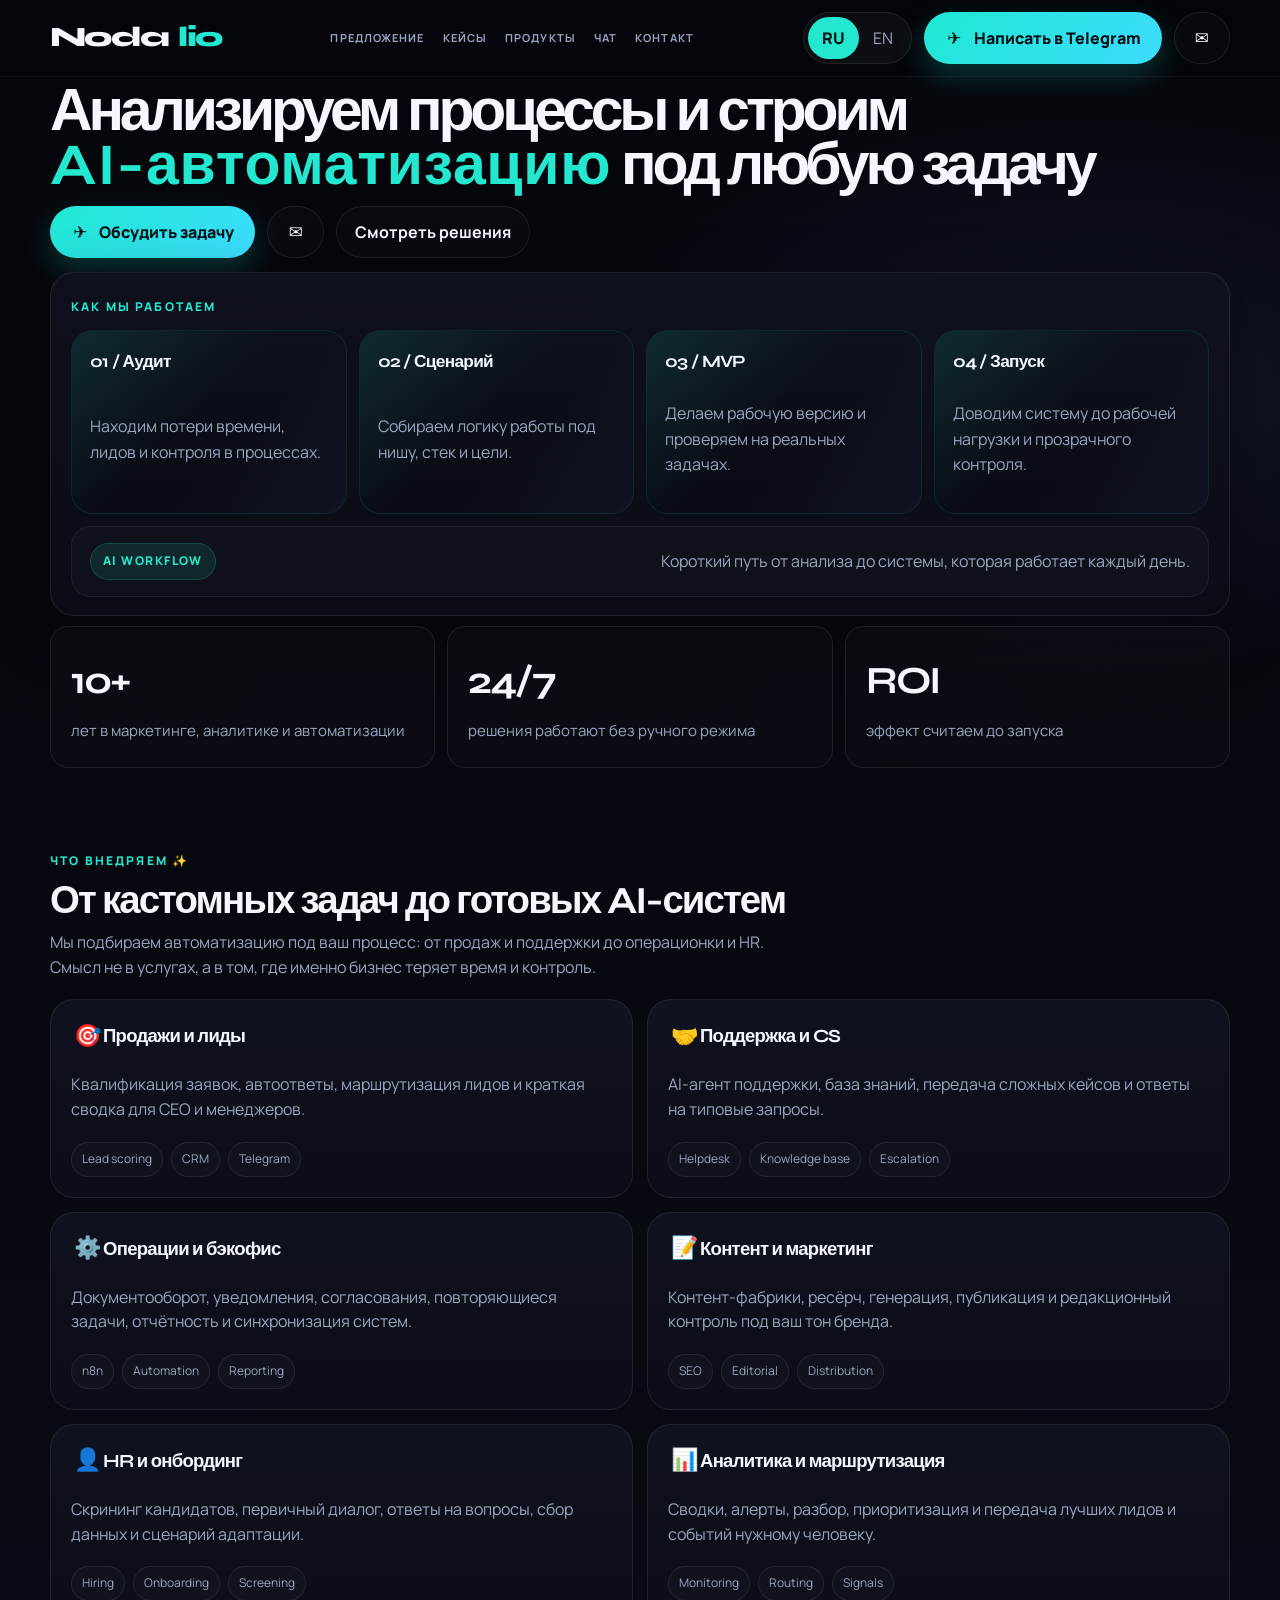
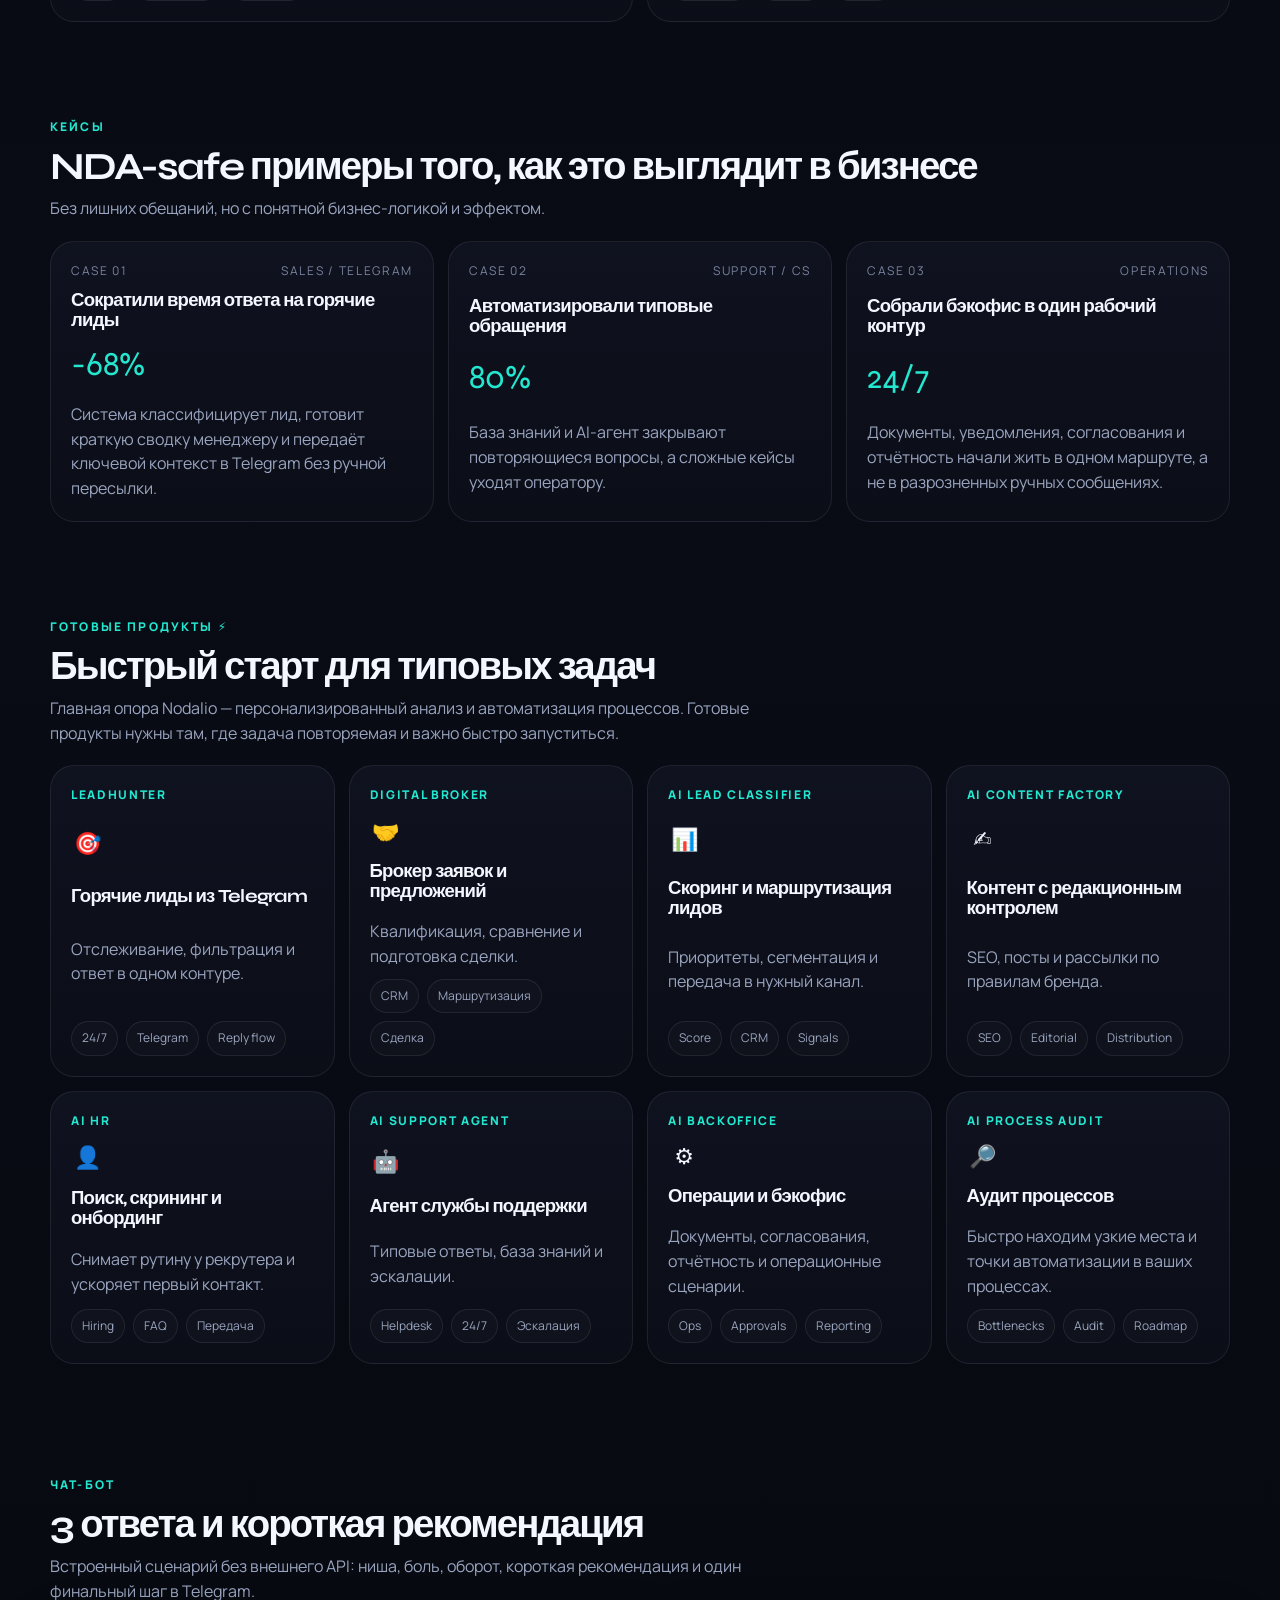
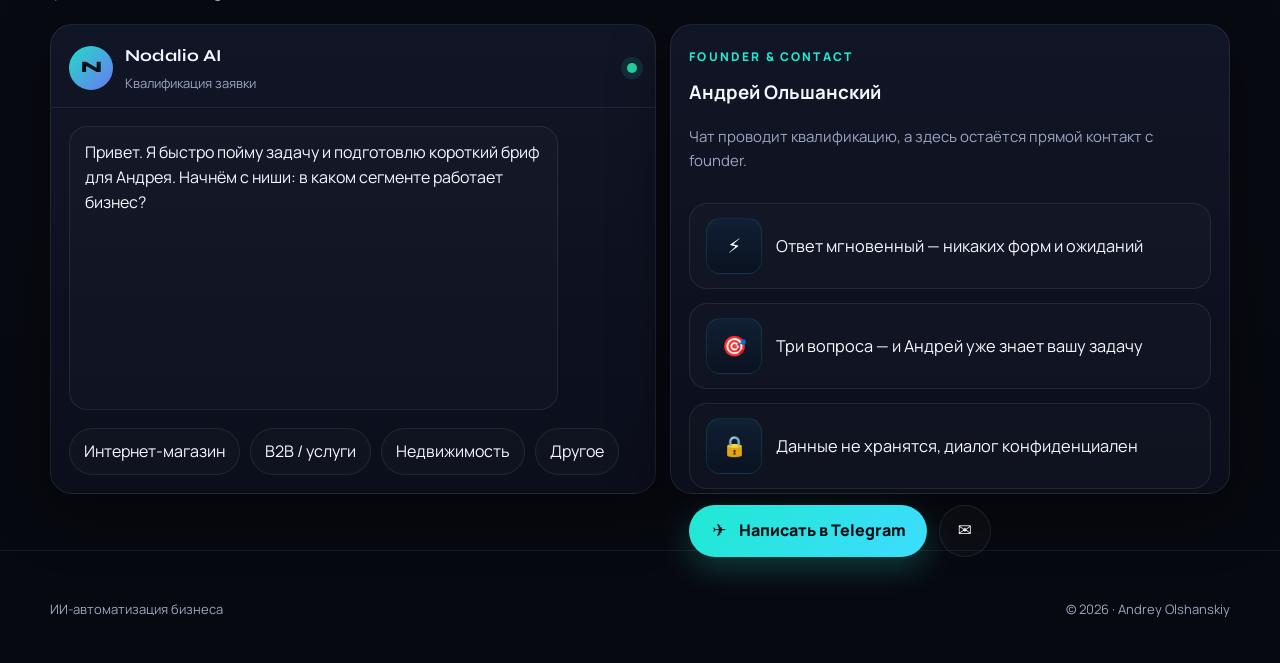
==== index.html @ d67d4df0 "sync index.html brand wordmark" ====
<!doctype html>
<html lang="ru" data-lang="ru">
<head>
  <meta charset="utf-8">
  <meta name="viewport" content="width=device-width, initial-scale=1">
  <meta http-equiv="Cache-Control" content="no-store, no-cache, must-revalidate">
  <meta http-equiv="Pragma" content="no-cache">
  <title>Nodalio · AI Automation Agency</title>
  <meta name="description" content="Nodalio analyzes business processes and builds custom AI automation for sales, support, HR, content, and backoffice. Ready-made products are a secondary option for small teams and freelancers.">
  <link rel="stylesheet" href="preview.css">
  <script defer src="preview.js"></script>
</head>
<body>
  <header class="nav">
    <div class="container">
      <a class="brand" href="#hero"><span>Noda</span><span class="brand-accent">lio</span></a>
      <nav class="header-nav" aria-label="Section navigation">
        <a href="#offer"><span data-ru>Предложение</span><span data-en>Offer</span></a>
        <a href="#cases"><span data-ru>Кейсы</span><span data-en>Cases</span></a>
        <a href="#products"><span data-ru>Продукты</span><span data-en>Products</span></a>
        <a href="#chat"><span data-ru>Чат</span><span data-en>Chat</span></a>
        <a href="#contact"><span data-ru>Контакт</span><span data-en>Contact</span></a>
      </nav>
      <div class="nav-actions">
        <div class="lang">
          <button type="button" class="active" data-lang="ru" onclick="setLang('ru')">RU</button>
          <button type="button" data-lang="en" onclick="setLang('en')">EN</button>
        </div>
        <a class="cta" href="https://t.me/olshanskiy_ad" target="_blank" rel="noreferrer">
          <span class="btn-icon" aria-hidden="true">✈</span>
          <span data-ru>Написать в Telegram</span>
          <span data-en>Contact via Telegram</span>
        </a>
        <a class="mail-cta" href="mailto:olshanskiy.ad@gmail.com">
          <span class="btn-icon" aria-hidden="true">✉</span>
        </a>
      </div>
    </div>
  </header>

  <main>
    <section class="hero" id="hero">
      <div class="container hero-grid hero-grid-home">
        <div class="hero-copy hero-copy-home" data-aos>
          <h1 class="hero-title">
            <span data-ru>Анализируем процессы и строим<br><span class="accent accent-wide">AI-автоматизацию</span> под любую задачу</span>
            <span data-en>We analyze processes and build<br><span class="accent accent-wide">AI automation</span> for any task</span>
          </h1>
          <div class="hero-actions">
            <a class="cta" href="https://t.me/olshanskiy_ad" target="_blank" rel="noreferrer">
              <span class="btn-icon" aria-hidden="true">✈</span>
              <span data-ru>Обсудить задачу</span>
              <span data-en>Discuss your task</span>
            </a>
            <a class="mail-cta" href="mailto:olshanskiy.ad@gmail.com">
              <span class="btn-icon" aria-hidden="true">✉</span>
            </a>
            <a class="ghost" href="#products">
              <span data-ru>Смотреть решения</span>
              <span data-en>See solutions</span>
            </a>
          </div>
        </div>

        <div class="hero-visual hero-visual-home" data-aos>
          <div class="hero-visual-top panel">
            <div class="label">
              <span data-ru>Как мы работаем</span>
              <span data-en>How we work</span>
            </div>
            <div class="hero-workflow">
              <article class="workflow-card">
                <strong>01 / Аудит</strong>
                <p><span data-ru>Находим потери времени, лидов и контроля в процессах.</span><span data-en>We find losses of time, leads, and control in the process.</span></p>
              </article>
              <article class="workflow-card">
                <strong>02 / Сценарий</strong>
                <p><span data-ru>Собираем логику работы под нишу, стек и цели.</span><span data-en>We shape the logic for your niche, stack, and goals.</span></p>
              </article>
              <article class="workflow-card">
                <strong>03 / MVP</strong>
                <p><span data-ru>Делаем рабочую версию и проверяем на реальных задачах.</span><span data-en>We build a working version and test it on real tasks.</span></p>
              </article>
              <article class="workflow-card">
                <strong>04 / Запуск</strong>
                <p><span data-ru>Доводим систему до рабочей нагрузки и прозрачного контроля.</span><span data-en>We bring it to production load and clear control.</span></p>
              </article>
            </div>
            <div class="hero-workflow-result">
              <span class="workflow-pill">AI workflow</span>
              <p><span data-ru>Короткий путь от анализа до системы, которая работает каждый день.</span><span data-en>A short path from analysis to a system that works every day.</span></p>
            </div>
          </div>
          <div class="hero-visual-stats">
            <div class="stat">
              <b>10+</b>
              <span data-ru>лет в маркетинге, аналитике и автоматизации</span>
              <span data-en>years in marketing, analytics, and automation</span>
            </div>
            <div class="stat">
              <b>24/7</b>
              <span data-ru>решения работают без ручного режима</span>
              <span data-en>solutions run without manual mode</span>
            </div>
            <div class="stat">
              <b>ROI</b>
              <span data-ru>эффект считаем до запуска</span>
              <span data-en>we estimate impact before launch</span>
            </div>
          </div>
        </div>
      </div>
    </section>

    <section class="section" id="implement">
      <div class="container">
        <div class="section-head" data-aos>
          <span class="label"><span data-ru>Что внедряем ✨</span><span data-en>What we implement ✨</span></span>
          <h2><span data-ru>От кастомных задач до готовых AI-систем</span><span data-en>From custom tasks to ready AI systems</span></h2>
          <p><span data-ru>Мы подбираем автоматизацию под ваш процесс: от продаж и поддержки до операционки и HR. Смысл не в услугах, а в том, где именно бизнес теряет время и контроль.</span><span data-en>We match automation to your process: from sales and support to operations and HR. The focus is not on services, but on where your business loses time and control.</span></p>
        </div>
        <div class="impl-grid">
          <article class="impl-card" data-aos><h3><span class="card-emoji" aria-hidden="true">🎯</span><span data-ru>Продажи и лиды</span><span data-en>Sales and leads</span></h3><p><span data-ru>Квалификация заявок, автоответы, маршрутизация лидов и краткая сводка для CEO и менеджеров.</span><span data-en>Lead qualification, auto-replies, routing, and a short brief for the CEO and sales team.</span></p><div class="tag-row"><span class="tag">Lead scoring</span><span class="tag">CRM</span><span class="tag">Telegram</span></div></article>
          <article class="impl-card" data-aos><h3><span class="card-emoji" aria-hidden="true">🤝</span><span data-ru>Поддержка и CS</span><span data-en>Support and CS</span></h3><p><span data-ru>AI-агент поддержки, база знаний, передача сложных кейсов и ответы на типовые запросы.</span><span data-en>Support AI agent, knowledge base, escalations, common request handling, and quality control.</span></p><div class="tag-row"><span class="tag">Helpdesk</span><span class="tag">Knowledge base</span><span class="tag">Escalation</span></div></article>
          <article class="impl-card" data-aos><h3><span class="card-emoji" aria-hidden="true">⚙️</span><span data-ru>Операции и бэкофис</span><span data-en>Operations and backoffice</span></h3><p><span data-ru>Документооборот, уведомления, согласования, повторяющиеся задачи, отчётность и синхронизация систем.</span><span data-en>Document flow, notifications, approvals, repeated tasks, reporting, and system sync.</span></p><div class="tag-row"><span class="tag">n8n</span><span class="tag">Automation</span><span class="tag">Reporting</span></div></article>
          <article class="impl-card" data-aos><h3><span class="card-emoji" aria-hidden="true">📝</span><span data-ru>Контент и маркетинг</span><span data-en>Content and marketing</span></h3><p><span data-ru>Контент-фабрики, ресёрч, генерация, публикация и редакционный контроль под ваш тон бренда.</span><span data-en>Content factories, research, generation, publishing, and editorial control for your brand tone.</span></p><div class="tag-row"><span class="tag">SEO</span><span class="tag">Editorial</span><span class="tag">Distribution</span></div></article>
          <article class="impl-card" data-aos><h3><span class="card-emoji" aria-hidden="true">👤</span><span data-ru>HR и онбординг</span><span data-en>HR and onboarding</span></h3><p><span data-ru>Скрининг кандидатов, первичный диалог, ответы на вопросы, сбор данных и сценарий адаптации.</span><span data-en>Candidate screening, first contact, FAQ handling, data capture, and onboarding flow.</span></p><div class="tag-row"><span class="tag">Hiring</span><span class="tag">Onboarding</span><span class="tag">Screening</span></div></article>
          <article class="impl-card" data-aos><h3><span class="card-emoji" aria-hidden="true">📊</span><span data-ru>Аналитика и маршрутизация</span><span data-en>Analytics and routing</span></h3><p><span data-ru>Сводки, алерты, разбор, приоритизация и передача лучших лидов и событий нужному человеку.</span><span data-en>Summaries, alerts, triage, prioritization, and handing the best leads and events to the right person.</span></p><div class="tag-row"><span class="tag">Monitoring</span><span class="tag">Routing</span><span class="tag">Signals</span></div></article>
        </div>
      </div>
    </section>

    <section class="section compact">
      <div class="container">
        <div class="section-head" data-aos>
          <span class="label"><span data-ru>Кейсы</span><span data-en>Cases</span></span>
          <h2><span data-ru>NDA-safe примеры того, как это выглядит в бизнесе</span><span data-en>NDA-safe examples of how this looks in business</span></h2>
          <p><span data-ru>Без лишних обещаний, но с понятной бизнес-логикой и эффектом.</span><span data-en>No hype, just clear business logic and measurable effect.</span></p>
        </div>
        <div class="cases-grid">
          <article class="case-card" data-aos><div class="case-meta"><span>Case 01</span><span>Sales / Telegram</span></div><h3><span data-ru>Сократили время ответа на горячие лиды</span><span data-en>Shortened hot-lead response time</span></h3><div class="kpi">-68%</div><p><span data-ru>Система классифицирует лид, готовит краткую сводку менеджеру и передаёт ключевой контекст в Telegram без ручной пересылки.</span><span data-en>The system classifies the lead, prepares a short brief for the manager, and routes the key context into Telegram automatically.</span></p></article>
          <article class="case-card" data-aos><div class="case-meta"><span>Case 02</span><span>Support / CS</span></div><h3><span data-ru>Автоматизировали типовые обращения</span><span data-en>Automated common support requests</span></h3><div class="kpi">80%</div><p><span data-ru>База знаний и AI-агент закрывают повторяющиеся вопросы, а сложные кейсы уходят оператору.</span><span data-en>Knowledge base and AI agent handle recurring questions, while complex cases are escalated to a human.</span></p></article>
          <article class="case-card" data-aos><div class="case-meta"><span>Case 03</span><span>Operations</span></div><h3><span data-ru>Собрали бэкофис в один рабочий контур</span><span data-en>Connected backoffice into one working loop</span></h3><div class="kpi">24/7</div><p><span data-ru>Документы, уведомления, согласования и отчётность начали жить в одном маршруте, а не в разрозненных ручных сообщениях.</span><span data-en>Documents, notifications, approvals, and reporting moved into one route instead of scattered manual messages.</span></p></article>
        </div>
      </div>
    </section>

    <section class="section" id="products">
      <div class="container">
        <div class="section-head" data-aos>
          <span class="label"><span data-ru>Готовые продукты ⚡</span><span data-en>Ready products ⚡</span></span>
          <h2><span data-ru>Быстрый старт для типовых задач</span><span data-en>A fast start for standard tasks</span></h2>
          <p><span data-ru>Главная опора Nodalio — персонализированный анализ и автоматизация процессов. Готовые продукты нужны там, где задача повторяемая и важно быстро запуститься.</span><span data-en>Nodalio’s core is personalized analysis and automation. Ready-made products are for repeatable tasks when speed matters.</span></p>
        </div>
        <div class="products-grid">
          <a class="product-card" data-aos href="leadhunter.html"><div class="eyebrow">LeadHunter</div><div class="product-emoji" aria-hidden="true">🎯</div><h3><span data-ru>Горячие лиды из Telegram</span><span data-en>Hot leads from Telegram</span></h3><p><span data-ru>Отслеживание, фильтрация и ответ в одном контуре.</span><span data-en>Tracking, filtering, and reply in one loop.</span></p><div class="mini"><span class="tag">24/7</span><span class="tag">Telegram</span><span class="tag">Reply flow</span></div></a>
          <a class="product-card" data-aos href="digital-broker.html"><div class="eyebrow">Digital Broker</div><div class="product-emoji" aria-hidden="true">🤝</div><h3><span data-ru>Брокер заявок и предложений</span><span data-en>Broker for requests and offers</span></h3><p><span data-ru>Квалификация, сравнение и подготовка сделки.</span><span data-en>Qualification, comparison, and deal prep.</span></p><div class="mini"><span class="tag">CRM</span><span class="tag">Маршрутизация</span><span class="tag">Сделка</span></div></a>
          <a class="product-card" data-aos href="lead-classifier.html"><div class="eyebrow">AI Lead Classifier</div><div class="product-emoji" aria-hidden="true">📊</div><h3><span data-ru>Скоринг и маршрутизация лидов</span><span data-en>Lead scoring and routing</span></h3><p><span data-ru>Приоритеты, сегментация и передача в нужный канал.</span><span data-en>Priorities, segmentation, and channel handoff.</span></p><div class="mini"><span class="tag">Score</span><span class="tag">CRM</span><span class="tag">Signals</span></div></a>
          <a class="product-card" data-aos href="content-factory.html"><div class="eyebrow">AI Content Factory</div><div class="product-emoji" aria-hidden="true">✍️</div><h3><span data-ru>Контент с редакционным контролем</span><span data-en>Content with editorial control</span></h3><p><span data-ru>SEO, посты и рассылки по правилам бренда.</span><span data-en>SEO, posts, and newsletters by brand rules.</span></p><div class="mini"><span class="tag">SEO</span><span class="tag">Editorial</span><span class="tag">Distribution</span></div></a>
          <a class="product-card" data-aos href="ai-hr.html"><div class="eyebrow">AI HR</div><div class="product-emoji" aria-hidden="true">👤</div><h3><span data-ru>Поиск, скрининг и онбординг</span><span data-en>Search, screening, onboarding</span></h3><p><span data-ru>Снимает рутину у рекрутера и ускоряет первый контакт.</span><span data-en>Removes recruiter routine and speeds up first contact.</span></p><div class="mini"><span class="tag">Hiring</span><span class="tag">FAQ</span><span class="tag">Передача</span></div></a>
          <a class="product-card" data-aos href="support-agent.html"><div class="eyebrow">AI Support Agent</div><div class="product-emoji" aria-hidden="true">🤖</div><h3><span data-ru>Агент службы поддержки</span><span data-en>Support agent</span></h3><p><span data-ru>Типовые ответы, база знаний и эскалации.</span><span data-en>Common answers, knowledge base, and escalations.</span></p><div class="mini"><span class="tag">Helpdesk</span><span class="tag">24/7</span><span class="tag">Эскалация</span></div></a>
          <a class="product-card" data-aos href="backoffice.html"><div class="eyebrow">AI Backoffice</div><div class="product-emoji" aria-hidden="true">⚙️</div><h3><span data-ru>Операции и бэкофис</span><span data-en>Operations and backoffice</span></h3><p><span data-ru>Документы, согласования, отчётность и операционные сценарии.</span><span data-en>Documents, approvals, reporting, and operational workflows.</span></p><div class="mini"><span class="tag">Ops</span><span class="tag">Approvals</span><span class="tag">Reporting</span></div></a>
          <a class="product-card" data-aos href="#contact"><div class="eyebrow">AI Process Audit</div><div class="product-emoji" aria-hidden="true">🔎</div><h3><span data-ru>Аудит процессов</span><span data-en>Process audit</span></h3><p><span data-ru>Быстро находим узкие места и точки автоматизации в ваших процессах.</span><span data-en>We quickly find bottlenecks and automation opportunities in your workflows.</span></p><div class="mini"><span class="tag">Bottlenecks</span><span class="tag">Audit</span><span class="tag">Roadmap</span></div></a>
        </div>
      </div>
    </section>

    <section class="section" id="chat">
      <div class="container">
        <div class="section-head" data-aos>
          <span class="label"><span data-ru>Чат-бот</span><span data-en>Chatbot</span></span>
          <h2><span data-ru>3 ответа и короткая рекомендация</span><span data-en>3 answers and a short recommendation</span></h2>
          <p><span data-ru>Встроенный сценарий без внешнего API: ниша, боль, оборот, короткая рекомендация и один финальный шаг в Telegram.</span><span data-en>A built-in flow without an external API: niche, pain, revenue, a short recommendation, and one final step in Telegram.</span></p>
        </div>
        <div class="chat-grid">
          <article class="chat-shell panel" data-aos id="chatRoot">
            <div class="chat-head">
              <div class="avatar">N</div>
              <div>
                <h3>Nodalio AI</h3>
                <p><span data-ru>Квалификация заявки</span><span data-en>Lead qualification</span></p>
              </div>
              <div class="online" aria-label="typing"></div>
            </div>
            <div class="chat-body" id="chatMessages">
              <div class="msg" id="chatGreeting"></div>
            </div>
            <div class="chat-actions" id="chatActions"></div>
          </article>
          <aside class="chat-aside panel" data-aos>
            <div>
              <span class="label"><span data-ru>Founder & contact</span><span data-en>Founder & contact</span></span>
              <h3 style="margin-top:10px"><span data-ru>Андрей Ольшанский</span><span data-en>Andrey Olshanskiy</span></h3>
              <p class="contact-line"><span data-ru>Чат проводит квалификацию, а здесь остаётся прямой контакт с founder.</span><span data-en>The chat handles qualification, while this block keeps direct founder contact.</span></p>
            </div>
            <div class="chat-benefits">
              <div class="chat-benefit"><span class="benefit-icon" aria-hidden="true">⚡</span><p><span data-ru>Ответ мгновенный — никаких форм и ожиданий</span><span data-en>Instant reply - no forms, no waiting</span></p></div>
              <div class="chat-benefit"><span class="benefit-icon" aria-hidden="true">🎯</span><p><span data-ru>Три вопроса — и Андрей уже знает вашу задачу</span><span data-en>Three questions - and Andrey already knows your task</span></p></div>
              <div class="chat-benefit"><span class="benefit-icon" aria-hidden="true">🔒</span><p><span data-ru>Данные не хранятся, диалог конфиденциален</span><span data-en>Data is not stored, the conversation is confidential</span></p></div>
            </div>
            <div class="hero-actions">
              <a class="cta" href="https://t.me/olshanskiy_ad" target="_blank" rel="noreferrer"><span class="btn-icon" aria-hidden="true">✈</span><span data-ru>Написать в Telegram</span><span data-en>Contact via Telegram</span></a>
              <a class="mail-cta icon-only" href="mailto:olshanskiy.ad@gmail.com" aria-label="olshanskiy.ad@gmail.com" title="olshanskiy.ad@gmail.com"><span class="btn-icon" aria-hidden="true">✉</span></a>
            </div>
          </aside>
        </div>
      </div>
    </section>
  </main>

  <footer class="footer">
    <div class="container footer-inner">
      <small><span data-ru>ИИ-автоматизация бизнеса</span><span data-en>AI automation for business</span></small>
      <small>© 2026 · Andrey Olshanskiy</small>
    </div>
  </footer>
</body>
</html>
---- preview.css ----
@import url('https://fonts.googleapis.com/css2?family=Syne:wght@600;700;800&family=Manrope:wght@400;500;600;700&display=swap');

:root{
  --bg:#070910;
  --bg2:#0b1020;
  --card:#101528;
  --card2:#0f1320;
  --line:rgba(255,255,255,.08);
  --line-strong:rgba(37,243,210,.18);
  --text:#f4f7ff;
  --muted:#9aa5c0;
  --muted-2:#7a849f;
  --accent:#24e7d0;
  --accent-2:#6f7cff;
  --accent-soft:rgba(36,231,208,.12);
  --warn:#ff6b8f;
  --shadow:0 18px 60px rgba(0,0,0,.38);
  --radius:22px;
  --radius-sm:14px;
  --container:1180px;
}

*{box-sizing:border-box}
html{scroll-behavior:smooth}
body{
  margin:0;
  color:var(--text);
  background:
    radial-gradient(1200px 700px at 15% -10%, rgba(36,231,208,.10), transparent 60%),
    radial-gradient(900px 500px at 85% 10%, rgba(111,124,255,.12), transparent 58%),
    linear-gradient(180deg, #05060b 0%, #090c15 50%, #070910 100%);
  font-family:'Manrope',system-ui,sans-serif;
  line-height:1.55;
  overflow-x:hidden;
}

body::before{
  content:"";
  position:fixed;inset:0;
  background-image:url("data:image/svg+xml,%3Csvg xmlns='http://www.w3.org/2000/svg' width='220' height='220'%3E%3Cfilter id='n'%3E%3CfeTurbulence type='fractalNoise' baseFrequency='.9' numOctaves='2' stitchTiles='stitch'/%3E%3C/filter%3E%3Crect width='220' height='220' filter='url(%23n)' opacity='.04'/%3E%3C/svg%3E");
  pointer-events:none;mix-blend-mode:soft-light;opacity:.75;z-index:0;
}

a{color:inherit;text-decoration:none}
img,svg,canvas{display:block;max-width:100%}
button,input,textarea{font:inherit}

.container{width:min(var(--container), calc(100% - 40px));margin:0 auto;position:relative;z-index:1}
.section{padding:56px 0}
.section.compact{padding:40px 0}

.label{
  display:inline-flex;align-items:center;gap:8px;
  font-size:12px;letter-spacing:.18em;text-transform:uppercase;
  color:var(--accent);font-weight:800;
}

.panel{
  background:linear-gradient(180deg, rgba(18,23,39,.94), rgba(12,15,28,.92));
  border:1px solid var(--line);
  border-radius:var(--radius);
  box-shadow:var(--shadow);
}

.nav{
  position:fixed;top:0;left:0;right:0;z-index:40;
  backdrop-filter:blur(18px);
  background:rgba(5,6,11,.55);
  border-bottom:1px solid rgba(255,255,255,.06);
}
.nav .container{
  min-height:76px;display:flex;align-items:center;justify-content:space-between;gap:16px;
}
.brand{
  display:inline-flex;align-items:center;gap:10px;
  font-family:'Syne',sans-serif;font-size:28px;font-weight:800;letter-spacing:-.06em;
}
.brand b{color:var(--accent)}
.brand-accent{color:var(--accent)}
.btn-icon{display:inline-flex;align-items:center;justify-content:center;min-width:1.1em;font-size:1.05em;line-height:1}
.header-nav{
  display:flex;align-items:center;gap:18px;flex:1 1 auto;min-width:0;justify-content:center;
}
.header-nav a{
  position:relative;
  color:var(--muted);
  font-size:11px;
  font-weight:700;
  letter-spacing:.10em;
  text-transform:uppercase;
  padding:8px 0;
  white-space:nowrap;
}
.header-nav a::after{
  content:"";
  position:absolute;
  left:0;
  bottom:0;
  width:100%;
  height:1px;
  background:linear-gradient(90deg, transparent, rgba(36,231,208,.9), transparent);
  transform:scaleX(0);
  transform-origin:center;
  transition:transform .18s ease;
}
.header-nav a:hover,
.header-nav a.active{color:var(--text)}
.header-nav a:hover::after,
.header-nav a.active::after{transform:scaleX(1)}
.nav-actions{display:flex;align-items:center;gap:12px;flex-wrap:wrap;justify-content:flex-end}
.lang{
  display:inline-flex;padding:4px;border-radius:999px;background:rgba(255,255,255,.04);border:1px solid var(--line);
}
.lang button{
  border:0;background:transparent;color:var(--muted);padding:9px 14px;border-radius:999px;cursor:pointer;
  transition:opacity .22s ease, background .22s ease, color .22s ease;
}
.lang button.active{background:var(--accent);color:#041016;font-weight:800}
.cta{
  display:inline-flex;align-items:center;justify-content:center;gap:10px;
  min-height:52px;padding:0 20px;border-radius:999px;border:1px solid transparent;
  background:linear-gradient(135deg, #1fe9d1, #3ddcff);
  color:#001015;font-weight:800;box-shadow:0 12px 30px rgba(36,231,208,.22);
  transition:transform .2s ease, box-shadow .2s ease, opacity .2s ease;
}
.cta:hover{transform:translateY(-1px);box-shadow:0 16px 36px rgba(36,231,208,.28)}
.mail-cta{
  display:inline-flex;align-items:center;justify-content:center;
  min-height:52px;padding:0 18px;border-radius:999px;
  border:1px solid var(--line);background:rgba(255,255,255,.02);
  color:var(--text);font-weight:700;
  transition:transform .2s ease,border-color .2s ease,background .2s ease;
}
.mail-cta:hover{transform:translateY(-1px);border-color:rgba(36,231,208,.22);background:rgba(36,231,208,.06)}
.mail-cta.icon-only{
  width:52px;
  padding:0;
}

.hero{
  padding:84px 0 28px;
}
.hero-grid{
  display:grid;grid-template-columns:minmax(0,1.16fr) minmax(340px,.84fr);gap:18px;align-items:stretch;
}
.hero-grid-home{
  grid-template-columns:1fr;
  gap:10px;
}
.hero-grid-home .hero-copy{
  max-width:100%;
  width:100%;
}
.hero-grid-home .hero-title{
  width:100%;
  max-width:none;
}
.hero-grid-home .hero-visual{
  width:100%;
  margin-top:4px;
}
.hero-grid-home .hero-visual-top{
  padding:20px 20px 18px;
}
.hero-grid-home .hero-visual-stats{
  margin-top:0;
}
.hero-copy,.hero-visual,.offer-grid,.why-grid,.impl-grid,.cases-grid,.products-grid,.memo-grid,.chat-grid,.faq-grid,.steps-grid,.contact-grid{
  display:grid;
}
.hero-copy{
  gap:12px;align-content:start;max-width:720px;
}
.hero-kicker{
  display:inline-flex;align-items:center;gap:10px;width:fit-content;
  padding:8px 14px;border-radius:999px;border:1px solid rgba(36,231,208,.18);
  background:rgba(36,231,208,.08);color:var(--accent);font-size:12px;font-weight:800;letter-spacing:.12em;text-transform:uppercase;
}
.hero-title{
  margin:0;
  font-family:'Syne',sans-serif;font-size:clamp(2.25rem,4.6vw,4.45rem);line-height:.92;letter-spacing:-.07em;
}
.hero-title br{display:block}
.hero-title .accent{color:var(--accent)}
.hero-title .accent-wide{letter-spacing:.012em}
.hero-sub{
  margin:0;max-width:62ch;font-size:1.03rem;color:var(--muted);line-height:1.68;
}
.hero-actions{display:flex;gap:12px;flex-wrap:wrap;margin-top:2px}
.ghost{
  display:inline-flex;align-items:center;justify-content:center;min-height:52px;padding:0 18px;border-radius:999px;
  border:1px solid var(--line);background:rgba(255,255,255,.02);color:var(--text);font-weight:700;
}
.ghost:hover{border-color:rgba(36,231,208,.26)}
.hero-meta{display:flex;flex-wrap:wrap;gap:10px;margin-top:2px}
.chip{
  display:inline-flex;align-items:center;gap:8px;padding:8px 12px;border-radius:999px;
  border:1px solid var(--line);background:rgba(255,255,255,.02);color:var(--muted);font-size:13px;
}
.chip b{color:var(--text)}

.hero-visual{
  gap:10px;align-content:start;
}
.hero-copy-home{
  max-width:none;
  width:100%;
}
.hero-copy-home .hero-title{
  max-width:none;
  width:100%;
}
.hero-visual-top{
  padding:16px 16px 12px;border-radius:24px;border:1px solid var(--line);
  background:linear-gradient(180deg, rgba(15,18,31,.92), rgba(11,13,22,.96));
}
.hero-workflow{
  display:grid;
  grid-template-columns:repeat(4,minmax(0,1fr));
  gap:12px;
  margin-top:12px;
}
.workflow-card{
  position:relative;
  display:grid;
  gap:10px;
  padding:18px 18px 20px;
  min-height:184px;
  border-radius:22px;
  border:1px solid rgba(36,231,208,.12);
  background:linear-gradient(180deg, rgba(13,17,28,.98), rgba(10,12,21,.96));
  overflow:hidden;
}
.workflow-card::before{
  content:"";
  position:absolute;
  inset:0;
  background:linear-gradient(135deg, rgba(36,231,208,.14), transparent 45%, transparent 60%, rgba(111,124,255,.08));
  opacity:.85;
  pointer-events:none;
}
.workflow-card strong{
  position:relative;
  z-index:1;
  font-family:'Syne',sans-serif;
  font-size:clamp(1.05rem,1.35vw,1.35rem);
  letter-spacing:-.04em;
  color:var(--text);
}
.workflow-card p{
  position:relative;
  z-index:1;
  margin:0;
  color:var(--muted);
  font-size:16px;
  line-height:1.6;
}
.workflow-pill{
  display:inline-flex;
  align-items:center;
  width:fit-content;
  padding:8px 12px;
  border-radius:999px;
  background:rgba(36,231,208,.10);
  border:1px solid rgba(36,231,208,.18);
  color:var(--accent);
  font-size:12px;
  font-weight:800;
  letter-spacing:.12em;
  text-transform:uppercase;
}
.hero-workflow-result{
  display:flex;
  align-items:center;
  justify-content:space-between;
  gap:14px;
  margin-top:12px;
  padding:16px 18px;
  border-radius:20px;
  border:1px solid rgba(255,255,255,.06);
  background:rgba(255,255,255,.02);
}
.hero-workflow-result p{
  margin:0;
  color:var(--muted);
  font-size:16px;
  line-height:1.6;
  max-width:56ch;
}
.hero-visual-stats{grid-template-columns:repeat(3,minmax(0,1fr));gap:10px}
.hero-graph{
  min-height:220px;
  position:relative;
  overflow:hidden;
  margin-top:12px;
  border-radius:20px;
}
.hero-graph .graph-node{
  max-width:46%;
}
.hero-graph .graph-node.a{left:16px;top:16px}
.hero-graph .graph-node.b{right:18px;top:24px}
.hero-graph .graph-node.c{left:42px;bottom:24px}
.hero-graph .graph-node.d{right:20px;bottom:18px}
.hero-graph .graph-line.l1{left:98px;top:98px;width:44%}
.hero-graph .graph-line.l2{left:150px;top:162px;width:34%}
.process-strip{
  display:grid;
  grid-template-columns:repeat(4,1fr);
  gap:10px;
}
.process-strip--wide{grid-template-columns:repeat(5,1fr)}
.process-step{
  padding:12px 12px 11px;
  border-radius:18px;
  border:1px solid var(--line);
  background:rgba(255,255,255,.02);
}
.process-step strong{display:block;font-family:'Syne',sans-serif;font-size:16px;letter-spacing:-.04em;margin-bottom:5px;color:var(--accent)}
.process-step span{font-size:12px;color:var(--muted)}
.hero-graph::before,
.hero-graph::after{
  content:"";position:absolute;border-radius:999px;filter:blur(36px);
}
.hero-workflow .workflow-card:nth-child(1){animation:floatUp 6s ease-in-out infinite}
.hero-workflow .workflow-card:nth-child(2){animation:floatUp 6s ease-in-out infinite .4s}
.hero-workflow .workflow-card:nth-child(3){animation:floatUp 6s ease-in-out infinite .8s}
.hero-workflow .workflow-card:nth-child(4){animation:floatUp 6s ease-in-out infinite 1.2s}
.hero-graph::before{width:220px;height:220px;right:-48px;top:10px;background:rgba(36,231,208,.14)}
.hero-graph::after{width:160px;height:160px;left:-18px;bottom:8px;background:rgba(111,124,255,.16)}
.graph-node{
  position:absolute;padding:12px 14px;border-radius:18px;border:1px solid rgba(255,255,255,.08);
  background:rgba(9,12,21,.88);box-shadow:0 18px 28px rgba(0,0,0,.24);font-size:13px;color:var(--muted);
}
.graph-node strong{display:block;color:var(--text);margin-bottom:4px;font-size:15px}
.graph-node.a{left:16px;top:16px}
.graph-node.b{right:18px;top:28px}
.graph-node.c{left:58px;bottom:24px}
.graph-node.d{right:26px;bottom:20px}
.graph-line{
  position:absolute;height:1px;background:linear-gradient(90deg, transparent, rgba(36,231,208,.7), transparent);
  opacity:.85;
}
.graph-line.l1{left:94px;top:98px;width:48%}
.graph-line.l2{left:150px;top:160px;width:36%}
.hero-visual-stats{
  display:grid;grid-template-columns:repeat(3,1fr);gap:12px;
}
.stat{
  padding:24px 20px;border-radius:18px;border:1px solid var(--line);
  background:rgba(255,255,255,.02);min-height:132px;
}
.stat b{display:block;font-family:'Syne',sans-serif;font-size:clamp(2.1rem,3vw,3.2rem);letter-spacing:-.05em;margin-bottom:8px}
.stat span{font-size:15px;color:var(--muted);line-height:1.55}

.section-head{display:grid;gap:10px;margin-bottom:20px}
.section-head h2{
  margin:0;font-family:'Syne',sans-serif;font-size:clamp(1.8rem,3vw,3rem);line-height:1.02;letter-spacing:-.05em;
}
.section-head p{margin:0;max-width:72ch;color:var(--muted)}

.offer-panel{
  display:grid;grid-template-columns:1.08fr .92fr;gap:18px;padding:24px;border-radius:28px;
  border:1px solid rgba(255,255,255,.08);
  background:linear-gradient(180deg, rgba(16,19,32,.96), rgba(9,10,16,.96));
}
.offer-title{margin:8px 0 10px;font-family:'Syne',sans-serif;font-size:clamp(1.5rem,2.4vw,2.45rem);line-height:1.05;letter-spacing:-.05em}
.offer-copy,.why-card p,.impl-card p,.case-card p,.memo-card p,.faq-item p,.product-card p{color:var(--muted);margin:0}
.offer-points{display:grid;gap:12px}
.offer-point{
  padding:16px;border-radius:20px;border:1px solid var(--line);background:rgba(255,255,255,.02)
}
.offer-point strong{display:block;margin-bottom:8px;color:var(--text)}
.offer-point span{color:var(--muted);font-size:14px}

.card-emoji,
.product-emoji{
  display:inline-flex;align-items:center;justify-content:center;
  width:32px;height:32px;
  margin-bottom:4px;
  font-size:22px;
  filter:saturate(1.05);
}

.impl-grid,.cases-grid,.products-grid,.memo-grid,.chat-grid,.faq-grid,.steps-grid,.contact-grid{
  grid-template-columns:repeat(3,1fr);gap:14px;
}
.impl-card,.case-card,.memo-card,.step-card,.contact-card,.chat-card,.product-card,.faq-item{
  padding:20px;border-radius:24px;border:1px solid var(--line);
  background:linear-gradient(180deg, rgba(16,19,32,.94), rgba(12,15,24,.92));
}
.why-card h3,.impl-card h3,.case-card h3,.memo-card h3,.step-card h3,.contact-card h3,.product-card h3,.faq-item summary h3,.faq-item summary h4{
  margin:0 0 8px;font-family:'Syne',sans-serif;font-size:1.16rem;letter-spacing:-.04em;line-height:1.08;
}
.kpi{
  font-family:'Syne',sans-serif;font-size:2.1rem;line-height:1;color:var(--accent);margin-bottom:10px;
}
.tag-row{display:flex;flex-wrap:wrap;gap:8px;margin-top:12px}
.tag{
  display:inline-flex;align-items:center;padding:7px 10px;border-radius:999px;
  border:1px solid var(--line);background:rgba(255,255,255,.02);color:var(--muted);font-size:12px;
}

.impl-grid{grid-template-columns:repeat(2,1fr)}
.impl-card{display:grid;gap:8px}

.cases-grid{grid-template-columns:repeat(3,1fr)}
.case-card{display:grid;gap:10px}
.case-meta{display:flex;justify-content:space-between;gap:12px;color:var(--muted-2);font-size:12px;text-transform:uppercase;letter-spacing:.14em}

.product-section{padding-top:32px}
.problem-grid{display:grid;grid-template-columns:repeat(3,1fr);gap:14px}
.comparison-table{
  display:grid;gap:10px;padding:18px;border:1px solid var(--line);border-radius:var(--radius);background:var(--panel-soft)
}
.comparison-head,.comparison-row{
  display:grid;grid-template-columns:1.1fr 1fr 1fr;gap:12px;align-items:start
}
.comparison-head{
  padding-bottom:8px;color:var(--muted-2);font-size:12px;text-transform:uppercase;letter-spacing:.14em
}
.comparison-row{padding:14px 0;border-top:1px solid rgba(255,255,255,.05)}
.comparison-row strong{font-size:1rem}
.mini-list{display:grid;gap:12px}
.mini-item{display:grid;gap:6px;padding:14px;border:1px solid var(--line);border-radius:18px;background:rgba(255,255,255,.02)}
.mini-item strong{font-size:1rem}
.trust-grid{display:grid;grid-template-columns:repeat(3,1fr);gap:14px}
.trust-grid .case-card{min-height:150px}

.products-grid{grid-template-columns:repeat(4,1fr)}
.product-card{
  min-height:192px;display:grid;gap:10px;cursor:pointer;transition:transform .18s ease,border-color .18s ease;
}
.product-card:hover{transform:translateY(-2px);border-color:rgba(36,231,208,.22)}
.product-card .eyebrow{color:var(--accent);font-size:12px;font-weight:800;letter-spacing:.14em;text-transform:uppercase}
.product-card .mini{
  display:flex;flex-wrap:wrap;gap:8px;margin-top:auto
}

.product-strip{
  display:flex;flex-wrap:wrap;gap:8px;margin-top:6px
}
.sales-pill{
  display:inline-flex;align-items:center;padding:8px 12px;border-radius:999px;
  border:1px solid rgba(36,231,208,.16);background:rgba(36,231,208,.08);
  color:var(--text);font-size:12px;font-weight:700
}
.sales-pill--soft{
  border-color:rgba(111,124,255,.16);
  background:rgba(111,124,255,.08);
}

.memo-grid{grid-template-columns:1.1fr .9fr}
.matrix{display:grid;grid-template-columns:repeat(2,1fr);gap:10px;margin-top:14px}
.matrix-item{
  padding:14px;border-radius:16px;border:1px solid var(--line);font-size:13px;
}
.matrix-item.good{background:rgba(36,231,208,.06);color:var(--text)}
.matrix-item.bad{background:rgba(255,107,143,.05);color:var(--muted)}

.steps-grid{grid-template-columns:repeat(4,1fr)}
.step-card{display:grid;gap:10px}
.step-num{
  font-family:'Syne',sans-serif;font-size:2rem;color:var(--accent)
}
.step-row{
  display:flex;justify-content:space-between;gap:10px;color:var(--muted-2);font-size:12px;letter-spacing:.12em;text-transform:uppercase
}

.chat-grid{grid-template-columns:1fr 1.1fr}
.chat-grid{align-items:start}
.chat-grid{grid-template-columns:minmax(0,1.04fr) minmax(320px,.96fr)}
.chat-shell{
  overflow:hidden;padding:0;height:470px;display:flex;flex-direction:column
}
.chat-head{
  display:flex;align-items:center;gap:12px;padding:18px 18px 14px;border-bottom:1px solid var(--line);
}
.avatar{
  width:44px;height:44px;border-radius:50%;flex:0 0 auto;
  background:linear-gradient(135deg, rgba(36,231,208,.95), rgba(111,124,255,.95));
  display:grid;place-items:center;font-family:'Syne',sans-serif;font-weight:800;color:#061017
}
.chat-head h3{margin:0 0 4px;font-family:'Syne',sans-serif;font-size:1.05rem}
.chat-head p{margin:0;color:var(--muted);font-size:13px}
.online{margin-left:auto;width:10px;height:10px;border-radius:50%;background:#24d39a;box-shadow:0 0 0 6px rgba(36,231,208,.12)}
.chat-body{padding:18px;display:grid;gap:12px}
.chat-body{flex:1;min-height:0;overflow-y:auto}
.typing-msg{min-height:46px;align-items:center}
.typing-msg .typing{margin-left:2px}
.msg{
  max-width:86%;padding:13px 15px;border-radius:18px;border:1px solid var(--line);
  background:rgba(255,255,255,.02);color:var(--text)
}
.msg.user{margin-left:auto;background:rgba(36,231,208,.10);border-color:rgba(36,231,208,.18)}
.chat-actions{display:flex;flex-wrap:wrap;gap:10px;padding:0 18px 18px}
.opt{
  border:1px solid var(--line);background:rgba(255,255,255,.02);color:var(--text);
  padding:10px 14px;border-radius:999px;cursor:pointer;transition:transform .18s ease,border-color .18s ease;
}
.opt:hover{transform:translateY(-1px);border-color:rgba(36,231,208,.24)}
.typing{
  display:inline-flex;
  align-items:center;
  gap:5px;
}
.typing span{
  width:6px;height:6px;border-radius:50%;background:var(--muted);
  animation:typing 1s infinite ease-in-out;
}
.typing span:nth-child(2){animation-delay:.15s}
.typing span:nth-child(3){animation-delay:.3s}
.chat-foot{
  display:flex;gap:10px;align-items:center;border-top:1px solid var(--line);padding:14px 18px 18px;
}
.chat-link{
  display:inline-flex;align-items:center;justify-content:center;width:100%;min-height:52px;border-radius:999px;
  background:linear-gradient(135deg, #2aabee, #229ed9);color:#fff;font-weight:800;
}
.chat-finish{
  padding:12px 14px;border-radius:16px;border:1px solid rgba(36,231,208,.14);
  background:rgba(36,231,208,.06);color:var(--text);font-size:13px;line-height:1.5
}
.chat-aside{
  display:grid;
  gap:14px;
  align-content:start;
  padding:18px;
}
.chat-aside .mini-list{gap:10px}
.chat-aside .mini-item{
  border-left:3px solid rgba(36,231,208,.45);
}
.chat-aside .hero-actions{margin-top:2px}
.chat-aside .hero-actions .cta{min-width:214px}

.contact-grid{grid-template-columns:1fr 1fr}
.contact-card{display:grid;gap:12px}
.contact-card h3{font-size:1.2rem}
.contact-line{color:var(--muted);font-size:15px}

body[data-product] .hero-visual-top,
body[data-product] .problem-panel,
body[data-product] .pricing-card,
body[data-product] .trust-box,
body[data-product] .memo-card,
body[data-product] .case-card,
body[data-product] .step-card{
  position:relative;
  overflow:hidden;
}
body[data-product] .hero-visual-top::before,
body[data-product] .pricing-card::before,
body[data-product] .trust-box::before,
body[data-product] .case-card::before,
body[data-product] .step-card::before{
  content:"";
  position:absolute;
  inset:0;
  pointer-events:none;
  background:linear-gradient(135deg, rgba(36,231,208,.08), transparent 38%, transparent 62%, rgba(111,124,255,.06));
  opacity:.9;
}
body[data-product] .hero-visual-top{
  border-color:rgba(36,231,208,.16);
  box-shadow:0 24px 60px rgba(0,0,0,.34);
}
body[data-product] .hero-graph{
  min-height:230px;
}
body[data-product] .hero-visual-top .label,
body[data-product] .section-head .label,
body[data-product] .eyebrow{
  letter-spacing:.16em;
}
body[data-product] .problem-panel{
  border-left:3px solid rgba(36,231,208,.45);
}
body[data-product] .problem-panel .offer-title{
  max-width:18ch;
}
body[data-product] .memo-card{
  border-left:3px solid rgba(36,231,208,.16);
}
body[data-product] .problem-grid .memo-card{
  min-height:148px;
}
body[data-product] .steps-grid .step-card{
  min-height:138px;
}
body[data-product] .steps-grid .step-card h3{
  max-width:18ch;
}
body[data-product] .trust-grid .case-card{
  min-height:160px;
}
body[data-product] .pricing-card.popular{
  border-color:rgba(36,231,208,.26);
  background:linear-gradient(180deg, rgba(19,28,42,.98), rgba(11,15,26,.95));
}
body[data-product] .pricing-label{
  display:inline-flex;
  padding:6px 10px;
  border-radius:999px;
  background:rgba(111,124,255,.14);
  color:#cfd7ff;
  font-size:11px;
  font-weight:800;
  letter-spacing:.12em;
  text-transform:uppercase;
  width:fit-content;
}
body[data-product="leadhunter"] .hero-kicker{background:rgba(36,231,208,.10);border-color:rgba(36,231,208,.22)}
body[data-product="leadhunter"] .hero-title .accent{color:#42f0dc}
body[data-product="leadhunter"] .problem-panel{background:linear-gradient(180deg, rgba(22,17,23,.96), rgba(10,11,18,.95));border-color:rgba(255,92,122,.16)}
body[data-product="leadhunter"] .problem-list li::before{color:#ff7a93}
body[data-product="leadhunter"] .comparison-table{border-color:rgba(36,231,208,.18)}
body[data-product="leadhunter"] .comparison-head{color:#7feee2}
body[data-product="leadhunter"] .pricing-card.popular{box-shadow:0 20px 58px rgba(36,231,208,.14)}
body[data-product="leadhunter"] .final-cta{border-color:rgba(36,231,208,.26)}
body[data-product="leadhunter"] .product-strip .sales-pill{border-color:rgba(255,122,147,.2);background:rgba(255,122,147,.08)}
body[data-product="leadhunter"] .problem-grid .memo-card,
body[data-product="leadhunter"] .trust-grid .case-card,
body[data-product="leadhunter"] .pricing-card,
body[data-product="leadhunter"] .steps-grid .step-card{
  background:linear-gradient(180deg, rgba(18,14,22,.98), rgba(10,11,18,.96));
  border-color:rgba(255,122,147,.10);
}
body[data-product="leadhunter"] .problem-grid .memo-card p,
body[data-product="leadhunter"] .trust-grid .case-card p{
  color:var(--text);
}
body[data-product="leadhunter"] .step-num{color:#7feee2}
body[data-product="leadhunter"] .comparison-row strong{color:#e9eeff}
body[data-product="leadhunter"] .comparison-row span:last-child{color:#f2fff8}

.footer{
  padding:48px 0 44px;border-top:1px solid rgba(255,255,255,.06);color:var(--muted)
}
.footer-inner{display:flex;align-items:center;justify-content:space-between;gap:12px;flex-wrap:wrap}
.footer small{font-size:13px}

[data-aos]{opacity:0;transform:translateY(18px);transition:opacity .45s ease, transform .45s ease}
[data-aos].visible{opacity:1;transform:translateY(0)}

html[data-lang="en"] [data-ru]{display:none!important}
html[data-lang="ru"] [data-en]{display:none!important}
body.lang-fade{opacity:.6;transition:opacity .14s ease}

@media (max-width: 1024px){
  .hero-grid,.offer-panel,.memo-grid,.chat-grid,.contact-grid{grid-template-columns:1fr}
  .cases-grid,.products-grid,.steps-grid{grid-template-columns:repeat(2,1fr)}
  .impl-grid{grid-template-columns:1fr}
  .problem-grid,.trust-grid{grid-template-columns:1fr}
  .comparison-head,.comparison-row{grid-template-columns:1fr}
  .process-strip,.process-strip--wide{grid-template-columns:repeat(2,1fr)}
  .hero-workflow{grid-template-columns:repeat(2,minmax(0,1fr))}
  .hero-visual-stack{grid-template-columns:1fr}
  .header-nav{display:none}
}
@media (max-width: 720px){
  .nav .container{min-height:70px}
  .nav .mail-cta{display:none}
  .hero{padding:88px 0 30px}
  .section{padding:52px 0}
  .section.compact{padding:40px 0}
  .hero-title{font-size:clamp(2.15rem,11vw,3.8rem)}
  .hero-sub{font-size:1rem}
  .hero-copy-home .hero-title{max-width:none}
  .hero-visual-stack{grid-template-columns:1fr}
  .hero-workflow{grid-template-columns:1fr}
  .hero-workflow-result{flex-direction:column;align-items:flex-start}
  .offer-panel,.why-card,.impl-card,.case-card,.memo-card,.step-card,.contact-card,.chat-shell,.product-card{padding:18px}
  .why-grid,.cases-grid,.products-grid,.steps-grid{grid-template-columns:1fr}
  .hero-visual-stats{grid-template-columns:1fr}
  .matrix{grid-template-columns:1fr}
  .brand{font-size:24px}
  .nav-actions .cta{min-height:46px;padding:0 16px}
  .mail-cta{min-height:46px;padding:0 14px}
  .problem-grid,.trust-grid{grid-template-columns:1fr}
  .comparison-head,.comparison-row{grid-template-columns:1fr}
  .process-strip,.process-strip--wide{grid-template-columns:1fr}
  .chat-aside{display:none}
}

@keyframes typing{
  0%,80%,100%{transform:translateY(0);opacity:.45}
  40%{transform:translateY(-2px);opacity:1}
}

@keyframes floatUp{
  0%,100%{transform:translateY(0)}
  50%{transform:translateY(-5px)}
}

/* Clean overrides for the home page product grid and chat aside */
.products-grid{grid-template-columns:repeat(4,minmax(0,1fr))}
.chat-grid{align-items:stretch}
.chat-shell,
.chat-aside{height:470px}
.chat-aside{
  display:grid;
  grid-template-rows:auto 1fr auto;
  gap:16px;
  align-content:stretch;
}
.chat-benefits{
  display:grid;
  grid-template-rows:repeat(3,minmax(0,1fr));
  gap:14px;
}
.chat-benefit{
  display:grid;
  grid-template-columns:56px 1fr;
  gap:14px;
  align-items:center;
  min-height:76px;
  padding:14px 16px;
  border:1px solid var(--line);
  border-radius:18px;
  background:rgba(255,255,255,.02);
}
.benefit-icon{
  width:56px;height:56px;border-radius:14px;
  display:grid;place-items:center;
  background:linear-gradient(180deg, rgba(17,33,54,.96), rgba(11,18,32,.96));
  border:1px solid rgba(36,231,208,.12);
  font-size:1.25rem;
}
.chat-benefit p{
  margin:0;
  color:var(--text);
  font-size:1.02rem;
  line-height:1.35;
}
.chat-aside .hero-actions{
  margin-top:0;
  align-self:end;
}
.chat-aside .hero-actions .cta{min-width:214px}

@media (max-width: 1024px){
  .chat-aside{height:auto}
  .chat-benefits{grid-template-rows:none}
}
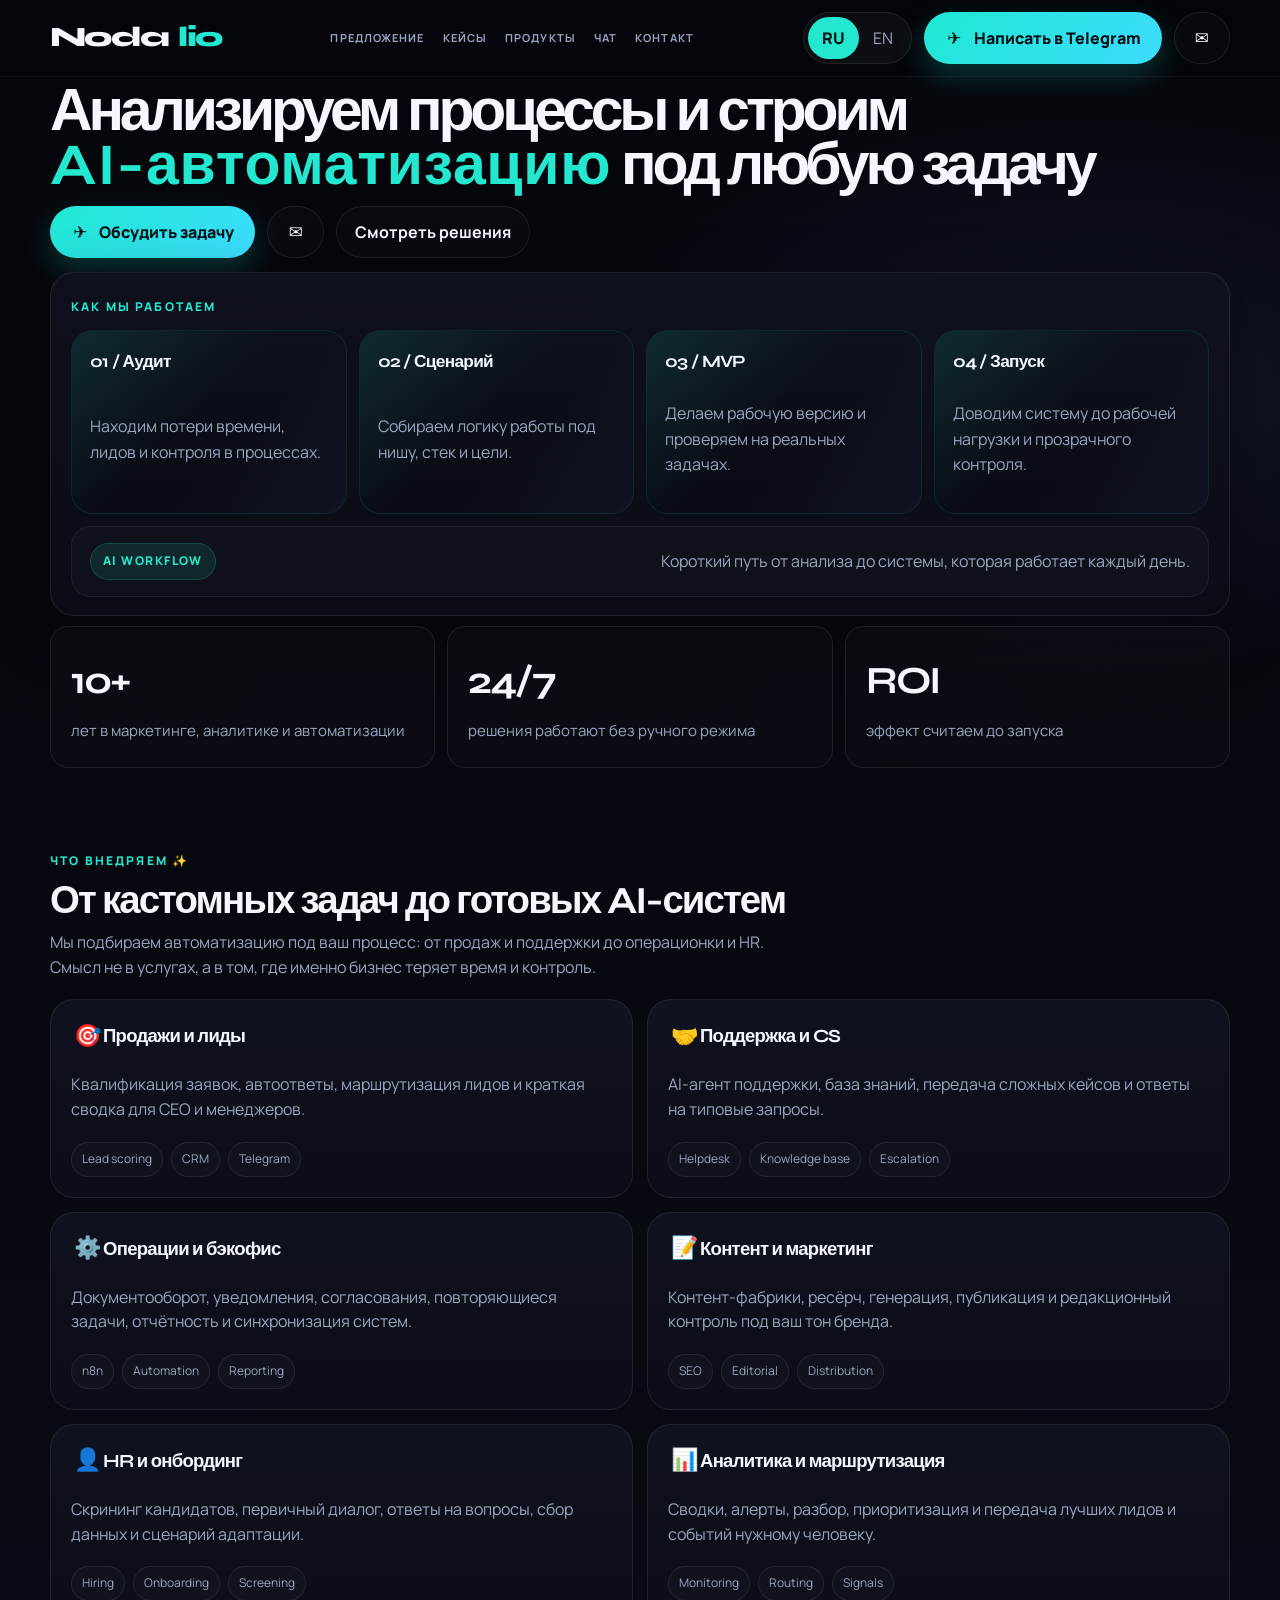
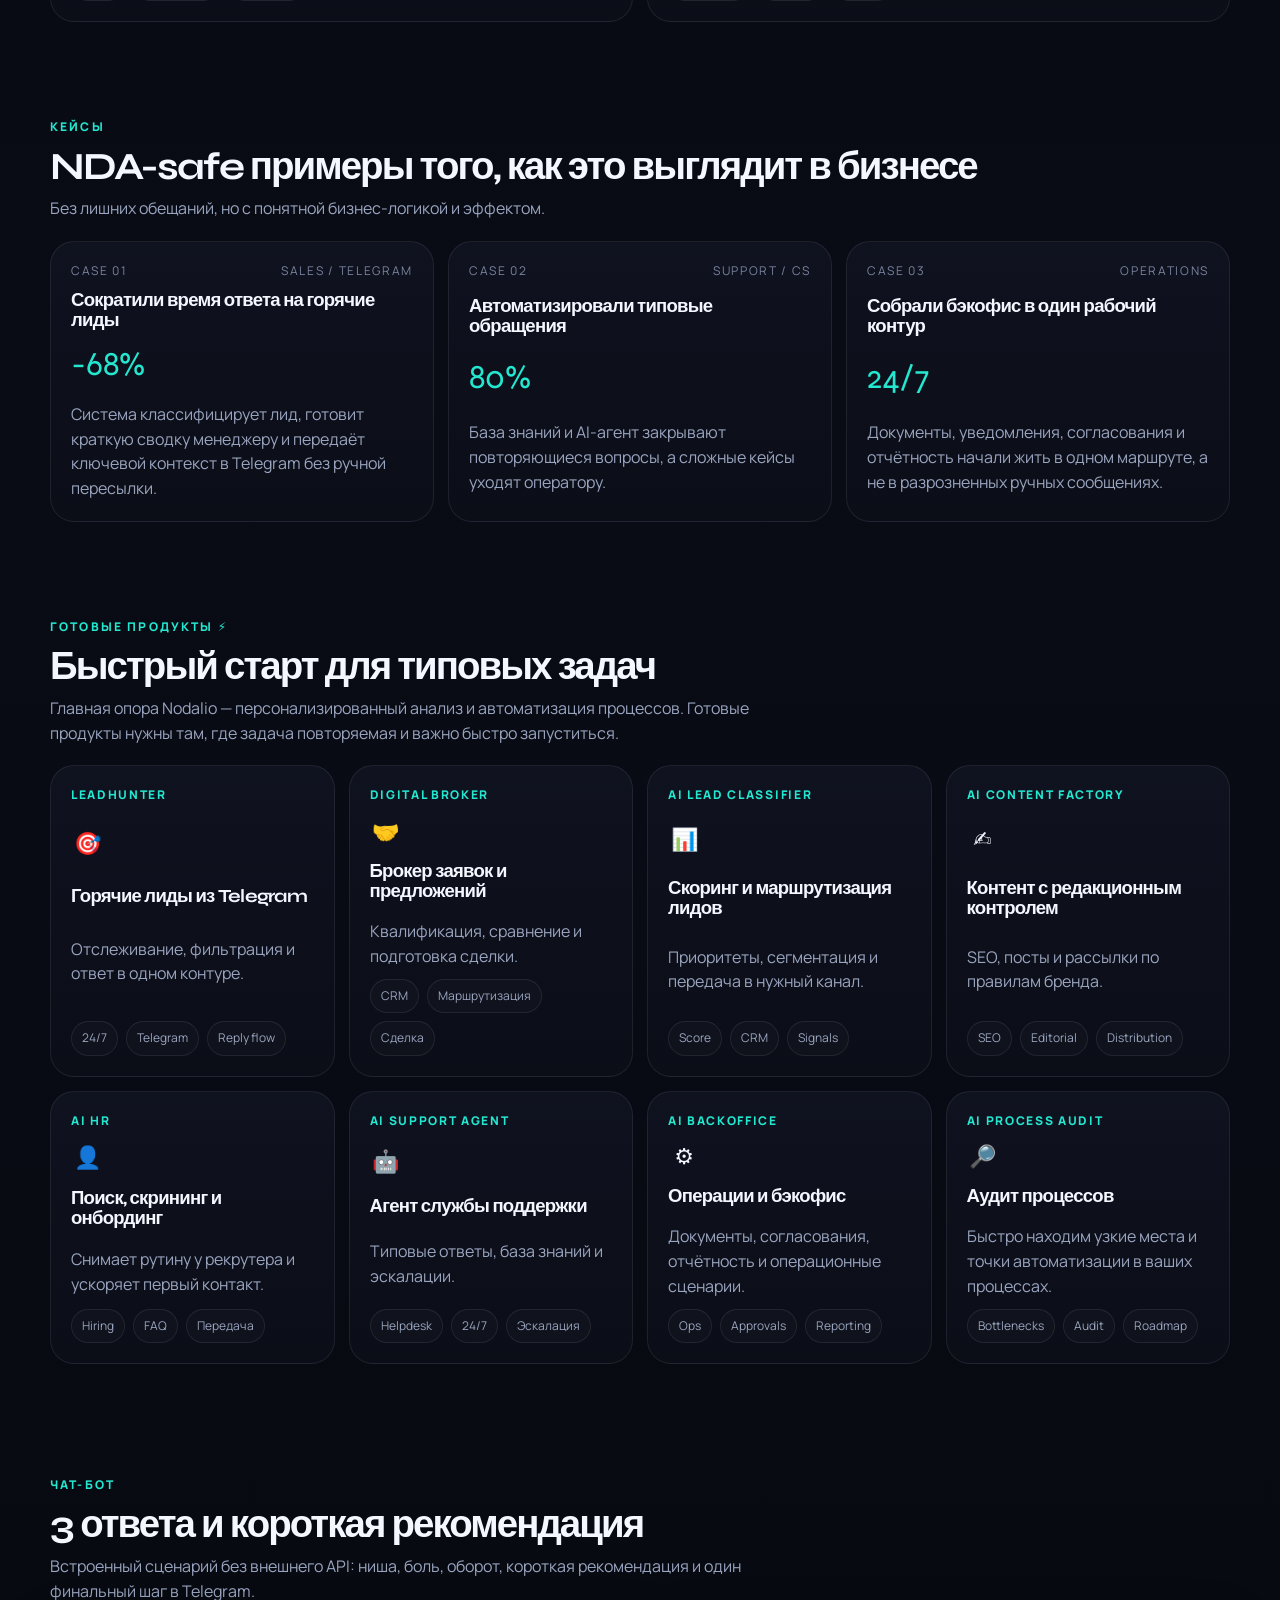
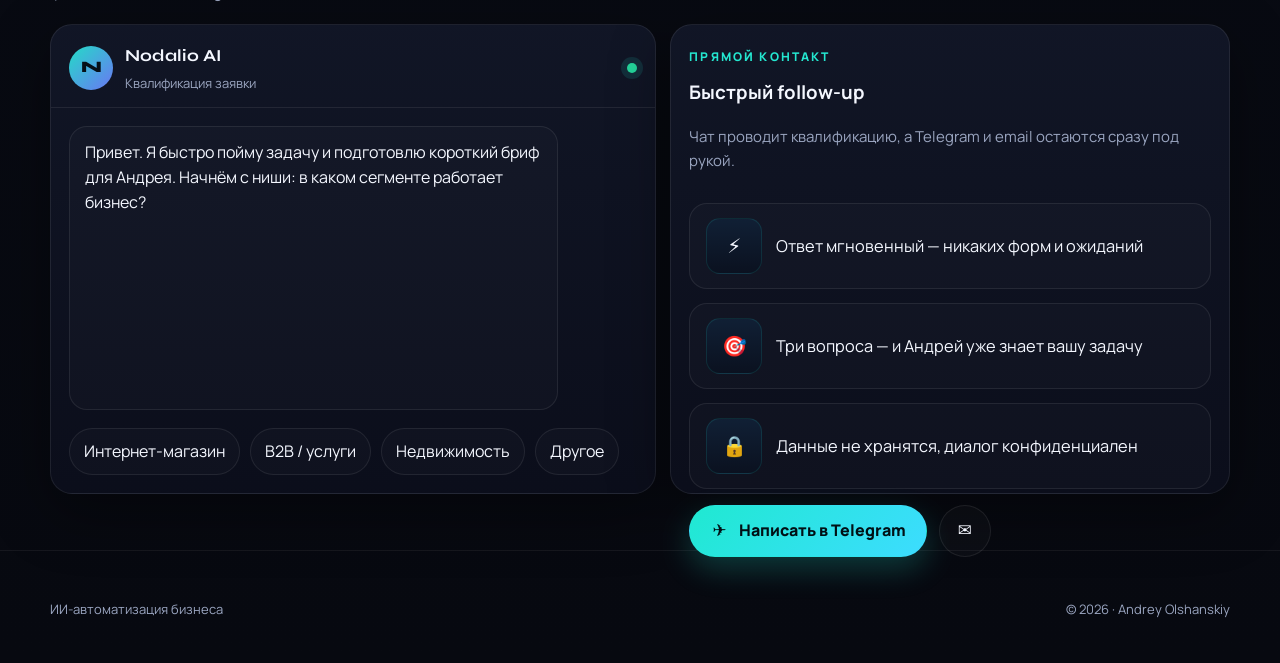
==== commit 4469facf: "sync index.html from nodalio-site" ====
--- a/index.html
+++ b/index.html
@@ -189,9 +189,9 @@
           </article>
           <aside class="chat-aside panel" data-aos>
             <div>
-              <span class="label"><span data-ru>Founder & contact</span><span data-en>Founder & contact</span></span>
-              <h3 style="margin-top:10px"><span data-ru>Андрей Ольшанский</span><span data-en>Andrey Olshanskiy</span></h3>
-              <p class="contact-line"><span data-ru>Чат проводит квалификацию, а здесь остаётся прямой контакт с founder.</span><span data-en>The chat handles qualification, while this block keeps direct founder contact.</span></p>
+              <span class="label"><span data-ru>Прямой контакт</span><span data-en>Direct contact</span></span>
+              <h3 style="margin-top:10px"><span data-ru>Быстрый follow-up</span><span data-en>Fast follow-up</span></h3>
+              <p class="contact-line"><span data-ru>Чат проводит квалификацию, а Telegram и email остаются сразу под рукой.</span><span data-en>The chat handles qualification, while Telegram and email stay within reach.</span></p>
             </div>
             <div class="chat-benefits">
               <div class="chat-benefit"><span class="benefit-icon" aria-hidden="true">⚡</span><p><span data-ru>Ответ мгновенный — никаких форм и ожиданий</span><span data-en>Instant reply - no forms, no waiting</span></p></div>
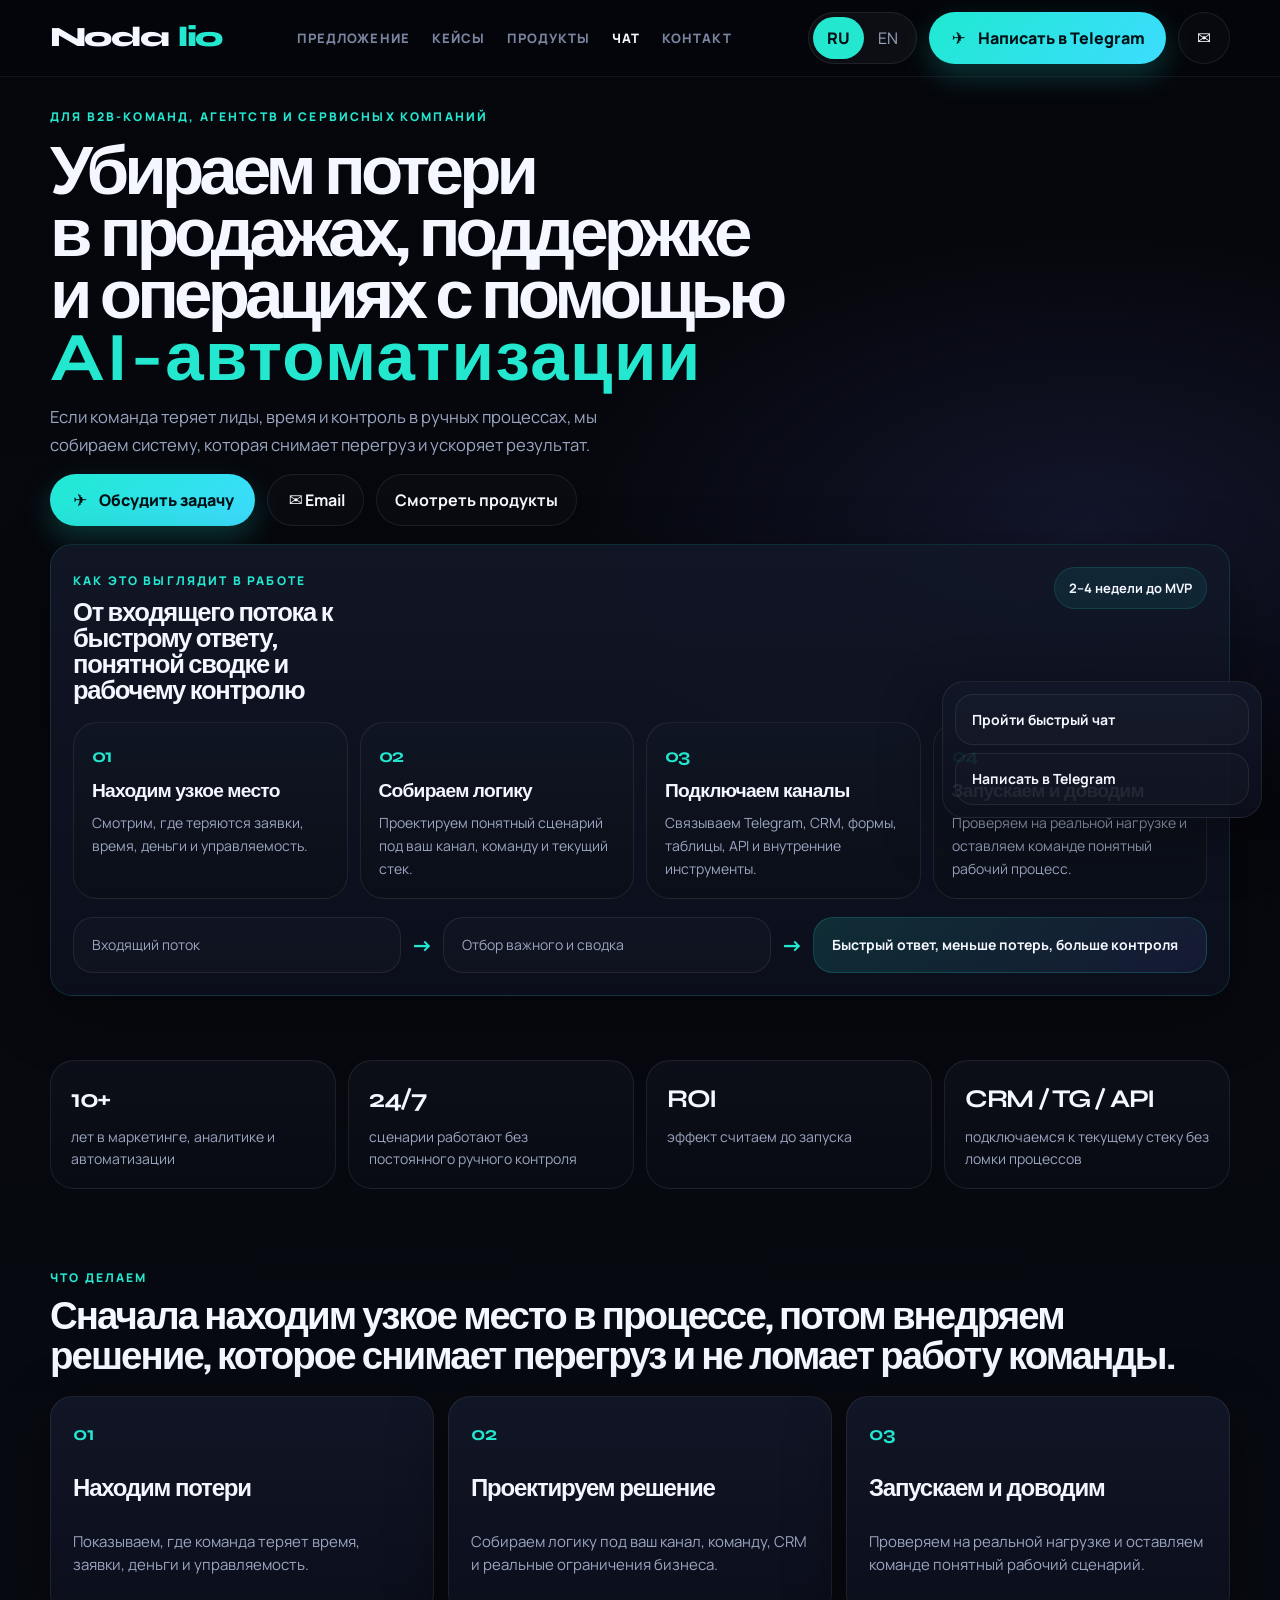
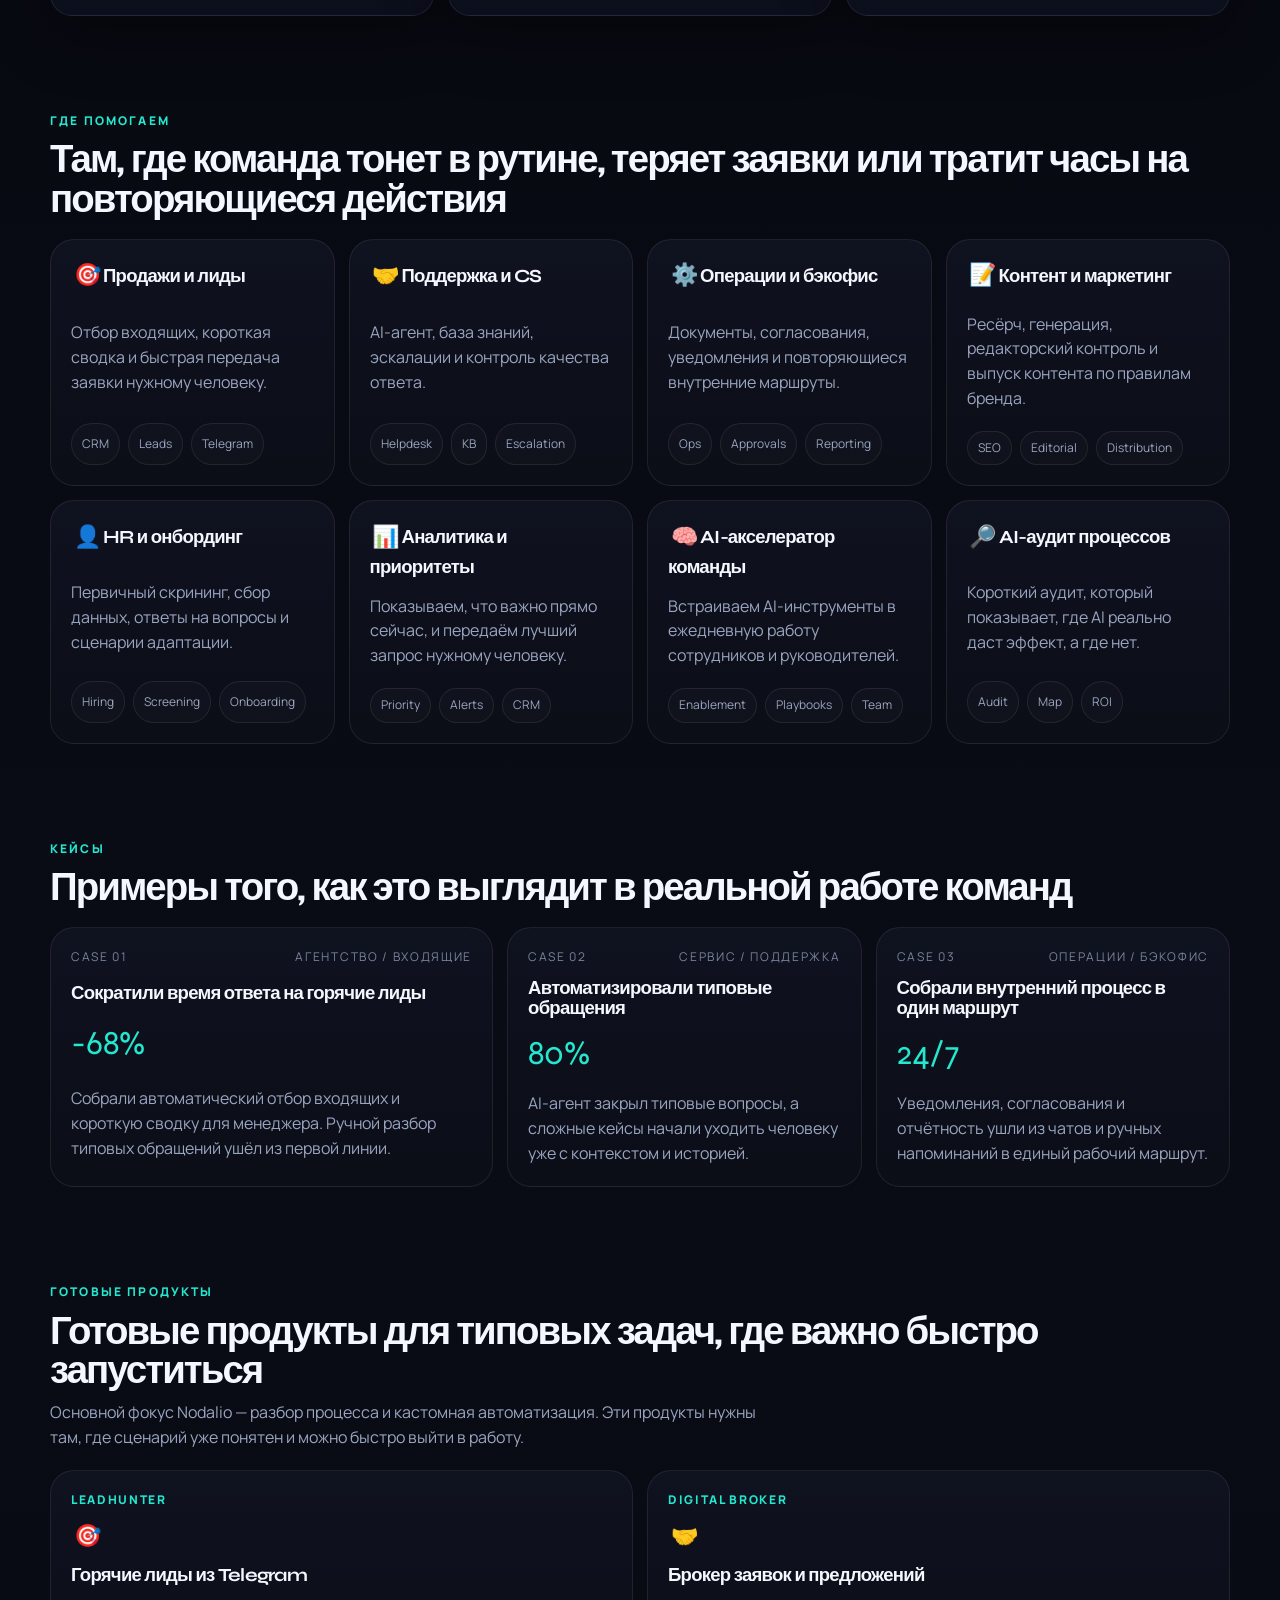
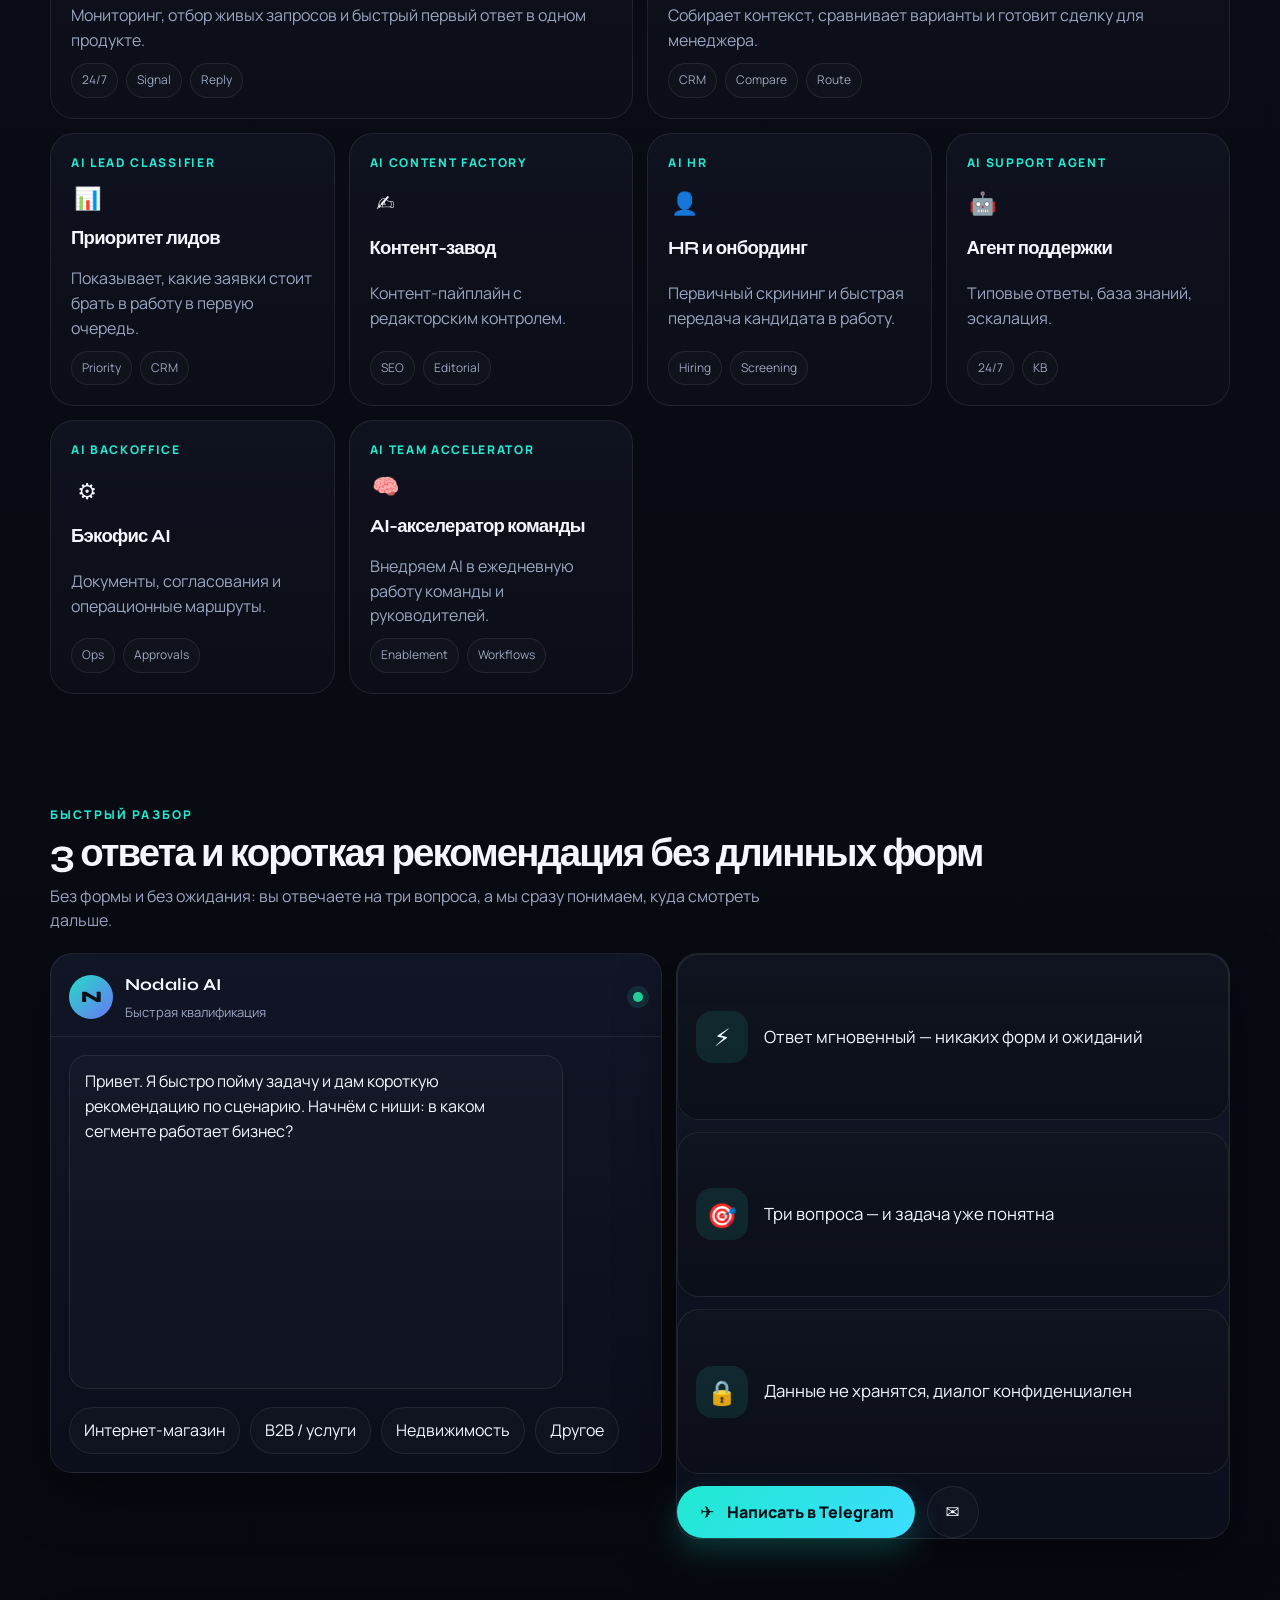
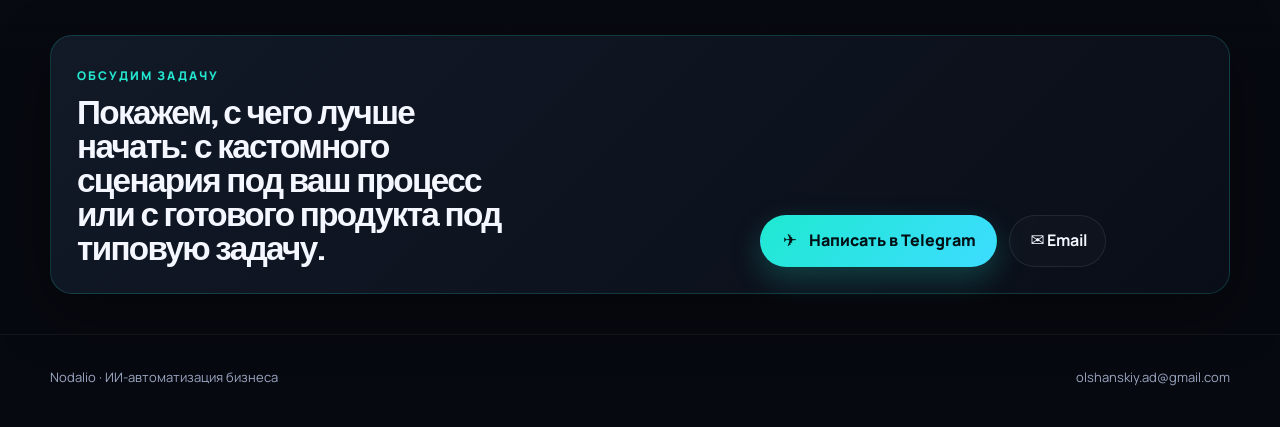
==== commit 926204ab: "Publish refined home and LeadHunter" ====
--- a/index.html
+++ b/index.html
@@ -6,15 +6,15 @@
   <meta http-equiv="Cache-Control" content="no-store, no-cache, must-revalidate">
   <meta http-equiv="Pragma" content="no-cache">
   <title>Nodalio · AI Automation Agency</title>
-  <meta name="description" content="Nodalio analyzes business processes and builds custom AI automation for sales, support, HR, content, and backoffice. Ready-made products are a secondary option for small teams and freelancers.">
+  <meta name="description" content="Nodalio analyzes workflows and builds AI automation for B2B teams, agencies, and operationally heavy businesses.">
   <link rel="stylesheet" href="preview.css">
   <script defer src="preview.js"></script>
 </head>
 <body>
   <header class="nav">
     <div class="container">
-      <a class="brand" href="#hero"><span>Noda</span><span class="brand-accent">lio</span></a>
-      <nav class="header-nav" aria-label="Section navigation">
+      <a class="brand" href="#hero">Noda<span class="brand-accent">lio</span></a>
+      <nav class="top-rail" aria-label="Section navigation">
         <a href="#offer"><span data-ru>Предложение</span><span data-en>Offer</span></a>
         <a href="#cases"><span data-ru>Кейсы</span><span data-en>Cases</span></a>
         <a href="#products"><span data-ru>Продукты</span><span data-en>Products</span></a>
@@ -31,7 +31,7 @@
           <span data-ru>Написать в Telegram</span>
           <span data-en>Contact via Telegram</span>
         </a>
-        <a class="mail-cta" href="mailto:olshanskiy.ad@gmail.com">
+        <a class="mail-cta icon-only" href="mailto:olshanskiy.ad@gmail.com" aria-label="olshanskiy.ad@gmail.com" title="olshanskiy.ad@gmail.com">
           <span class="btn-icon" aria-hidden="true">✉</span>
         </a>
       </div>
@@ -39,75 +39,143 @@
   </header>
 
   <main>
-    <section class="hero" id="hero">
-      <div class="container hero-grid hero-grid-home">
-        <div class="hero-copy hero-copy-home" data-aos>
-          <h1 class="hero-title">
-            <span data-ru>Анализируем процессы и строим<br><span class="accent accent-wide">AI-автоматизацию</span> под любую задачу</span>
-            <span data-en>We analyze processes and build<br><span class="accent accent-wide">AI automation</span> for any task</span>
+    <section class="hero hero-home" id="hero">
+      <div class="container hero-stack">
+        <div class="hero-poster" data-aos>
+          <div class="label">
+            <span data-ru>Для B2B-команд, агентств и сервисных компаний</span>
+            <span data-en>For B2B teams, agencies, and service companies</span>
+          </div>
+          <h1 class="hero-title hero-title--wide">
+            <span data-ru>Убираем потери<br>в продажах, поддержке<br>и операциях с помощью<br><span class="accent accent-wide">AI-автоматизации</span></span>
+            <span data-en>We reduce losses<br>in sales, support,<br>and operations with<br><span class="accent accent-wide">AI automation</span></span>
           </h1>
+          <p class="hero-line">
+            <span data-ru>Если команда теряет лиды, время и контроль в ручных процессах, мы собираем систему, которая снимает перегруз и ускоряет результат.</span>
+            <span data-en>If your team is losing leads, time, and control inside manual operations, we build a system that removes overload and speeds up results.</span>
+          </p>
           <div class="hero-actions">
             <a class="cta" href="https://t.me/olshanskiy_ad" target="_blank" rel="noreferrer">
               <span class="btn-icon" aria-hidden="true">✈</span>
               <span data-ru>Обсудить задачу</span>
-              <span data-en>Discuss your task</span>
+              <span data-en>Discuss your case</span>
             </a>
             <a class="mail-cta" href="mailto:olshanskiy.ad@gmail.com">
               <span class="btn-icon" aria-hidden="true">✉</span>
+              <span data-ru>Email</span>
+              <span data-en>Email</span>
             </a>
             <a class="ghost" href="#products">
-              <span data-ru>Смотреть решения</span>
-              <span data-en>See solutions</span>
-            </a>
-          </div>
-        </div>
-
-        <div class="hero-visual hero-visual-home" data-aos>
-          <div class="hero-visual-top panel">
-            <div class="label">
-              <span data-ru>Как мы работаем</span>
-              <span data-en>How we work</span>
-            </div>
-            <div class="hero-workflow">
-              <article class="workflow-card">
-                <strong>01 / Аудит</strong>
-                <p><span data-ru>Находим потери времени, лидов и контроля в процессах.</span><span data-en>We find losses of time, leads, and control in the process.</span></p>
-              </article>
-              <article class="workflow-card">
-                <strong>02 / Сценарий</strong>
-                <p><span data-ru>Собираем логику работы под нишу, стек и цели.</span><span data-en>We shape the logic for your niche, stack, and goals.</span></p>
-              </article>
-              <article class="workflow-card">
-                <strong>03 / MVP</strong>
-                <p><span data-ru>Делаем рабочую версию и проверяем на реальных задачах.</span><span data-en>We build a working version and test it on real tasks.</span></p>
-              </article>
-              <article class="workflow-card">
-                <strong>04 / Запуск</strong>
-                <p><span data-ru>Доводим систему до рабочей нагрузки и прозрачного контроля.</span><span data-en>We bring it to production load and clear control.</span></p>
-              </article>
-            </div>
-            <div class="hero-workflow-result">
-              <span class="workflow-pill">AI workflow</span>
-              <p><span data-ru>Короткий путь от анализа до системы, которая работает каждый день.</span><span data-en>A short path from analysis to a system that works every day.</span></p>
-            </div>
-          </div>
-          <div class="hero-visual-stats">
-            <div class="stat">
-              <b>10+</b>
-              <span data-ru>лет в маркетинге, аналитике и автоматизации</span>
-              <span data-en>years in marketing, analytics, and automation</span>
-            </div>
-            <div class="stat">
-              <b>24/7</b>
-              <span data-ru>решения работают без ручного режима</span>
-              <span data-en>solutions run without manual mode</span>
-            </div>
-            <div class="stat">
-              <b>ROI</b>
-              <span data-ru>эффект считаем до запуска</span>
-              <span data-en>we estimate impact before launch</span>
-            </div>
-          </div>
+              <span data-ru>Смотреть продукты</span>
+              <span data-en>See products</span>
+            </a>
+          </div>
+        </div>
+
+        <div class="hero-board panel" data-aos>
+          <div class="hero-board-head">
+            <div>
+              <span class="label">
+                <span data-ru>Как это выглядит в работе</span>
+                <span data-en>How it works in reality</span>
+              </span>
+              <h2>
+                <span data-ru>От входящего потока к быстрому ответу, понятной сводке и рабочему контролю</span>
+                <span data-en>From scattered inbound flow to faster replies, clear summaries, and real operational control</span>
+              </h2>
+            </div>
+            <div class="hero-board-badge">
+              <span data-ru>2–4 недели до MVP</span>
+              <span data-en>2–4 weeks to MVP</span>
+            </div>
+          </div>
+          <div class="hero-board-grid">
+            <article class="hero-board-card">
+              <strong>01</strong>
+              <h3><span data-ru>Находим узкое место</span><span data-en>Find the bottleneck</span></h3>
+              <p><span data-ru>Смотрим, где теряются заявки, время, деньги и управляемость.</span><span data-en>We find where leads, time, money, and control are leaking.</span></p>
+            </article>
+            <article class="hero-board-card">
+              <strong>02</strong>
+              <h3><span data-ru>Собираем логику</span><span data-en>Build the logic</span></h3>
+              <p><span data-ru>Проектируем понятный сценарий под ваш канал, команду и текущий стек.</span><span data-en>We design a clear scenario around your channel, team, and current stack.</span></p>
+            </article>
+            <article class="hero-board-card">
+              <strong>03</strong>
+              <h3><span data-ru>Подключаем каналы</span><span data-en>Connect the channels</span></h3>
+              <p><span data-ru>Связываем Telegram, CRM, формы, таблицы, API и внутренние инструменты.</span><span data-en>We connect Telegram, CRM, forms, spreadsheets, APIs, and internal tools.</span></p>
+            </article>
+            <article class="hero-board-card">
+              <strong>04</strong>
+              <h3><span data-ru>Запускаем и доводим</span><span data-en>Launch and refine</span></h3>
+              <p><span data-ru>Проверяем на реальной нагрузке и оставляем команде понятный рабочий процесс.</span><span data-en>We validate it under real load and leave the team with a clear operating flow.</span></p>
+            </article>
+          </div>
+          <div class="hero-board-outcome">
+            <div class="hero-outcome-line">
+              <span data-ru>Входящий поток</span>
+              <span data-en>Inbound flow</span>
+            </div>
+            <div class="hero-outcome-arrow" aria-hidden="true">→</div>
+            <div class="hero-outcome-line">
+              <span data-ru>Отбор важного и сводка</span>
+              <span data-en>Filtering and summary</span>
+            </div>
+            <div class="hero-outcome-arrow" aria-hidden="true">→</div>
+            <div class="hero-outcome-line is-accent">
+              <span data-ru>Быстрый ответ, меньше потерь, больше контроля</span>
+              <span data-en>Faster replies, less leakage, more control</span>
+            </div>
+          </div>
+        </div>
+      </div>
+    </section>
+
+    <section class="section compact">
+      <div class="container">
+        <div class="proof-strip" data-aos>
+          <article class="proof-item">
+            <strong>10+</strong>
+            <p><span data-ru>лет в маркетинге, аналитике и автоматизации</span><span data-en>years in marketing, analytics, and automation</span></p>
+          </article>
+          <article class="proof-item">
+            <strong>24/7</strong>
+            <p><span data-ru>сценарии работают без постоянного ручного контроля</span><span data-en>scenarios run without constant manual control</span></p>
+          </article>
+          <article class="proof-item">
+            <strong>ROI</strong>
+            <p><span data-ru>эффект считаем до запуска</span><span data-en>we estimate impact before launch</span></p>
+          </article>
+          <article class="proof-item">
+            <strong>CRM / TG / API</strong>
+            <p><span data-ru>подключаемся к текущему стеку без ломки процессов</span><span data-en>we plug into your current stack without breaking operations</span></p>
+          </article>
+        </div>
+      </div>
+    </section>
+
+    <section class="section compact" id="offer">
+      <div class="container">
+        <div class="section-head" data-aos>
+          <span class="label"><span data-ru>Что делаем</span><span data-en>What we do</span></span>
+          <h2><span data-ru>Сначала находим узкое место в процессе, потом внедряем решение, которое снимает перегруз и не ломает работу команды.</span><span data-en>We first find the bottleneck in the process, then deploy a solution that removes overload without breaking the way your team works.</span></h2>
+        </div>
+        <div class="service-cards">
+          <article class="service-card panel" data-aos>
+            <strong>01</strong>
+            <h3><span data-ru>Находим потери</span><span data-en>Find the losses</span></h3>
+            <p><span data-ru>Показываем, где команда теряет время, заявки, деньги и управляемость.</span><span data-en>We show exactly where the team is losing time, leads, money, and control.</span></p>
+          </article>
+          <article class="service-card panel" data-aos>
+            <strong>02</strong>
+            <h3><span data-ru>Проектируем решение</span><span data-en>Design the solution</span></h3>
+            <p><span data-ru>Собираем логику под ваш канал, команду, CRM и реальные ограничения бизнеса.</span><span data-en>We design the logic around your channel, team, CRM, and real business constraints.</span></p>
+          </article>
+          <article class="service-card panel" data-aos>
+            <strong>03</strong>
+            <h3><span data-ru>Запускаем и доводим</span><span data-en>Launch and refine</span></h3>
+            <p><span data-ru>Проверяем на реальной нагрузке и оставляем команде понятный рабочий сценарий.</span><span data-en>We validate it on real traffic and leave the team with a clear operating scenario.</span></p>
+          </article>
         </div>
       </div>
     </section>
@@ -115,32 +183,47 @@
     <section class="section" id="implement">
       <div class="container">
         <div class="section-head" data-aos>
-          <span class="label"><span data-ru>Что внедряем ✨</span><span data-en>What we implement ✨</span></span>
-          <h2><span data-ru>От кастомных задач до готовых AI-систем</span><span data-en>From custom tasks to ready AI systems</span></h2>
-          <p><span data-ru>Мы подбираем автоматизацию под ваш процесс: от продаж и поддержки до операционки и HR. Смысл не в услугах, а в том, где именно бизнес теряет время и контроль.</span><span data-en>We match automation to your process: from sales and support to operations and HR. The focus is not on services, but on where your business loses time and control.</span></p>
-        </div>
-        <div class="impl-grid">
-          <article class="impl-card" data-aos><h3><span class="card-emoji" aria-hidden="true">🎯</span><span data-ru>Продажи и лиды</span><span data-en>Sales and leads</span></h3><p><span data-ru>Квалификация заявок, автоответы, маршрутизация лидов и краткая сводка для CEO и менеджеров.</span><span data-en>Lead qualification, auto-replies, routing, and a short brief for the CEO and sales team.</span></p><div class="tag-row"><span class="tag">Lead scoring</span><span class="tag">CRM</span><span class="tag">Telegram</span></div></article>
-          <article class="impl-card" data-aos><h3><span class="card-emoji" aria-hidden="true">🤝</span><span data-ru>Поддержка и CS</span><span data-en>Support and CS</span></h3><p><span data-ru>AI-агент поддержки, база знаний, передача сложных кейсов и ответы на типовые запросы.</span><span data-en>Support AI agent, knowledge base, escalations, common request handling, and quality control.</span></p><div class="tag-row"><span class="tag">Helpdesk</span><span class="tag">Knowledge base</span><span class="tag">Escalation</span></div></article>
-          <article class="impl-card" data-aos><h3><span class="card-emoji" aria-hidden="true">⚙️</span><span data-ru>Операции и бэкофис</span><span data-en>Operations and backoffice</span></h3><p><span data-ru>Документооборот, уведомления, согласования, повторяющиеся задачи, отчётность и синхронизация систем.</span><span data-en>Document flow, notifications, approvals, repeated tasks, reporting, and system sync.</span></p><div class="tag-row"><span class="tag">n8n</span><span class="tag">Automation</span><span class="tag">Reporting</span></div></article>
-          <article class="impl-card" data-aos><h3><span class="card-emoji" aria-hidden="true">📝</span><span data-ru>Контент и маркетинг</span><span data-en>Content and marketing</span></h3><p><span data-ru>Контент-фабрики, ресёрч, генерация, публикация и редакционный контроль под ваш тон бренда.</span><span data-en>Content factories, research, generation, publishing, and editorial control for your brand tone.</span></p><div class="tag-row"><span class="tag">SEO</span><span class="tag">Editorial</span><span class="tag">Distribution</span></div></article>
-          <article class="impl-card" data-aos><h3><span class="card-emoji" aria-hidden="true">👤</span><span data-ru>HR и онбординг</span><span data-en>HR and onboarding</span></h3><p><span data-ru>Скрининг кандидатов, первичный диалог, ответы на вопросы, сбор данных и сценарий адаптации.</span><span data-en>Candidate screening, first contact, FAQ handling, data capture, and onboarding flow.</span></p><div class="tag-row"><span class="tag">Hiring</span><span class="tag">Onboarding</span><span class="tag">Screening</span></div></article>
-          <article class="impl-card" data-aos><h3><span class="card-emoji" aria-hidden="true">📊</span><span data-ru>Аналитика и маршрутизация</span><span data-en>Analytics and routing</span></h3><p><span data-ru>Сводки, алерты, разбор, приоритизация и передача лучших лидов и событий нужному человеку.</span><span data-en>Summaries, alerts, triage, prioritization, and handing the best leads and events to the right person.</span></p><div class="tag-row"><span class="tag">Monitoring</span><span class="tag">Routing</span><span class="tag">Signals</span></div></article>
-        </div>
-      </div>
-    </section>
-
-    <section class="section compact">
+          <span class="label"><span data-ru>Где помогаем</span><span data-en>Where we help</span></span>
+          <h2><span data-ru>Там, где команда тонет в рутине, теряет заявки или тратит часы на повторяющиеся действия</span><span data-en>Where the team is drowning in routine, missing requests, or wasting hours on repeatable work</span></h2>
+        </div>
+        <div class="impl-grid impl-grid--wide">
+          <article class="impl-card" data-aos><h3><span class="card-emoji" aria-hidden="true">🎯</span><span data-ru>Продажи и лиды</span><span data-en>Sales and leads</span></h3><p><span data-ru>Отбор входящих, короткая сводка и быстрая передача заявки нужному человеку.</span><span data-en>Inbound filtering, short summaries, and fast delivery of the right lead to the right person.</span></p><div class="tag-row"><span class="tag">CRM</span><span class="tag">Leads</span><span class="tag">Telegram</span></div></article>
+          <article class="impl-card" data-aos><h3><span class="card-emoji" aria-hidden="true">🤝</span><span data-ru>Поддержка и CS</span><span data-en>Support and CS</span></h3><p><span data-ru>AI-агент, база знаний, эскалации и контроль качества ответа.</span><span data-en>AI agent, knowledge base, escalations, and response quality control.</span></p><div class="tag-row"><span class="tag">Helpdesk</span><span class="tag">KB</span><span class="tag">Escalation</span></div></article>
+          <article class="impl-card" data-aos><h3><span class="card-emoji" aria-hidden="true">⚙️</span><span data-ru>Операции и бэкофис</span><span data-en>Operations and backoffice</span></h3><p><span data-ru>Документы, согласования, уведомления и повторяющиеся внутренние маршруты.</span><span data-en>Documents, approvals, notifications, and repeatable internal routes.</span></p><div class="tag-row"><span class="tag">Ops</span><span class="tag">Approvals</span><span class="tag">Reporting</span></div></article>
+          <article class="impl-card" data-aos><h3><span class="card-emoji" aria-hidden="true">📝</span><span data-ru>Контент и маркетинг</span><span data-en>Content and marketing</span></h3><p><span data-ru>Ресёрч, генерация, редакторский контроль и выпуск контента по правилам бренда.</span><span data-en>Research, generation, editorial control, and publishing by brand rules.</span></p><div class="tag-row"><span class="tag">SEO</span><span class="tag">Editorial</span><span class="tag">Distribution</span></div></article>
+          <article class="impl-card" data-aos><h3><span class="card-emoji" aria-hidden="true">👤</span><span data-ru>HR и онбординг</span><span data-en>HR and onboarding</span></h3><p><span data-ru>Первичный скрининг, сбор данных, ответы на вопросы и сценарии адаптации.</span><span data-en>First screening, data capture, FAQ handling, and onboarding workflows.</span></p><div class="tag-row"><span class="tag">Hiring</span><span class="tag">Screening</span><span class="tag">Onboarding</span></div></article>
+          <article class="impl-card" data-aos><h3><span class="card-emoji" aria-hidden="true">📊</span><span data-ru>Аналитика и приоритеты</span><span data-en>Analytics and prioritization</span></h3><p><span data-ru>Показываем, что важно прямо сейчас, и передаём лучший запрос нужному человеку.</span><span data-en>We surface what matters right now and move the best request to the right person.</span></p><div class="tag-row"><span class="tag">Priority</span><span class="tag">Alerts</span><span class="tag">CRM</span></div></article>
+          <article class="impl-card" data-aos><h3><span class="card-emoji" aria-hidden="true">🧠</span><span data-ru>AI-акселератор команды</span><span data-en>AI Team Accelerator</span></h3><p><span data-ru>Встраиваем AI-инструменты в ежедневную работу сотрудников и руководителей.</span><span data-en>We embed AI tools into the daily work of team members and managers.</span></p><div class="tag-row"><span class="tag">Enablement</span><span class="tag">Playbooks</span><span class="tag">Team</span></div></article>
+          <article class="impl-card" data-aos><h3><span class="card-emoji" aria-hidden="true">🔎</span><span data-ru>AI-аудит процессов</span><span data-en>AI Process Audit</span></h3><p><span data-ru>Короткий аудит, который показывает, где AI реально даст эффект, а где нет.</span><span data-en>A focused audit that shows where AI will create impact and where it will not.</span></p><div class="tag-row"><span class="tag">Audit</span><span class="tag">Map</span><span class="tag">ROI</span></div></article>
+        </div>
+      </div>
+    </section>
+
+    <section class="section compact" id="cases">
       <div class="container">
         <div class="section-head" data-aos>
           <span class="label"><span data-ru>Кейсы</span><span data-en>Cases</span></span>
-          <h2><span data-ru>NDA-safe примеры того, как это выглядит в бизнесе</span><span data-en>NDA-safe examples of how this looks in business</span></h2>
-          <p><span data-ru>Без лишних обещаний, но с понятной бизнес-логикой и эффектом.</span><span data-en>No hype, just clear business logic and measurable effect.</span></p>
-        </div>
-        <div class="cases-grid">
-          <article class="case-card" data-aos><div class="case-meta"><span>Case 01</span><span>Sales / Telegram</span></div><h3><span data-ru>Сократили время ответа на горячие лиды</span><span data-en>Shortened hot-lead response time</span></h3><div class="kpi">-68%</div><p><span data-ru>Система классифицирует лид, готовит краткую сводку менеджеру и передаёт ключевой контекст в Telegram без ручной пересылки.</span><span data-en>The system classifies the lead, prepares a short brief for the manager, and routes the key context into Telegram automatically.</span></p></article>
-          <article class="case-card" data-aos><div class="case-meta"><span>Case 02</span><span>Support / CS</span></div><h3><span data-ru>Автоматизировали типовые обращения</span><span data-en>Automated common support requests</span></h3><div class="kpi">80%</div><p><span data-ru>База знаний и AI-агент закрывают повторяющиеся вопросы, а сложные кейсы уходят оператору.</span><span data-en>Knowledge base and AI agent handle recurring questions, while complex cases are escalated to a human.</span></p></article>
-          <article class="case-card" data-aos><div class="case-meta"><span>Case 03</span><span>Operations</span></div><h3><span data-ru>Собрали бэкофис в один рабочий контур</span><span data-en>Connected backoffice into one working loop</span></h3><div class="kpi">24/7</div><p><span data-ru>Документы, уведомления, согласования и отчётность начали жить в одном маршруте, а не в разрозненных ручных сообщениях.</span><span data-en>Documents, notifications, approvals, and reporting moved into one route instead of scattered manual messages.</span></p></article>
+          <h2><span data-ru>Примеры того, как это выглядит в реальной работе команд</span><span data-en>Examples of how this looks in real team operations</span></h2>
+        </div>
+        <div class="cases-grid cases-grid--featured">
+          <article class="case-card case-card--featured" data-aos>
+            <div class="case-meta"><span>Case 01</span><span data-ru>Агентство / входящие</span><span data-en>Agency / inbound</span></div>
+            <h3><span data-ru>Сократили время ответа на горячие лиды</span><span data-en>Cut response time for hot leads</span></h3>
+            <div class="kpi">-68%</div>
+            <p><span data-ru>Собрали автоматический отбор входящих и короткую сводку для менеджера. Ручной разбор типовых обращений ушёл из первой линии.</span><span data-en>Built automated inbound filtering and a short manager summary. Manual triage left the first line.</span></p>
+          </article>
+          <article class="case-card" data-aos>
+            <div class="case-meta"><span>Case 02</span><span data-ru>Сервис / поддержка</span><span data-en>Service / support</span></div>
+            <h3><span data-ru>Автоматизировали типовые обращения</span><span data-en>Automated recurring support requests</span></h3>
+            <div class="kpi">80%</div>
+            <p><span data-ru>AI-агент закрыл типовые вопросы, а сложные кейсы начали уходить человеку уже с контекстом и историей.</span><span data-en>The AI agent handled common questions, while complex cases reached humans with context attached.</span></p>
+          </article>
+          <article class="case-card" data-aos>
+            <div class="case-meta"><span>Case 03</span><span data-ru>Операции / бэкофис</span><span data-en>Operations / backoffice</span></div>
+            <h3><span data-ru>Собрали внутренний процесс в один маршрут</span><span data-en>Connected internal operations into one route</span></h3>
+            <div class="kpi">24/7</div>
+            <p><span data-ru>Уведомления, согласования и отчётность ушли из чатов и ручных напоминаний в единый рабочий маршрут.</span><span data-en>Notifications, approvals, and reporting moved out of chats and manual reminders into one operating route.</span></p>
+          </article>
         </div>
       </div>
     </section>
@@ -148,19 +231,31 @@
     <section class="section" id="products">
       <div class="container">
         <div class="section-head" data-aos>
-          <span class="label"><span data-ru>Готовые продукты ⚡</span><span data-en>Ready products ⚡</span></span>
-          <h2><span data-ru>Быстрый старт для типовых задач</span><span data-en>A fast start for standard tasks</span></h2>
-          <p><span data-ru>Главная опора Nodalio — персонализированный анализ и автоматизация процессов. Готовые продукты нужны там, где задача повторяемая и важно быстро запуститься.</span><span data-en>Nodalio’s core is personalized analysis and automation. Ready-made products are for repeatable tasks when speed matters.</span></p>
-        </div>
-        <div class="products-grid">
-          <a class="product-card" data-aos href="leadhunter.html"><div class="eyebrow">LeadHunter</div><div class="product-emoji" aria-hidden="true">🎯</div><h3><span data-ru>Горячие лиды из Telegram</span><span data-en>Hot leads from Telegram</span></h3><p><span data-ru>Отслеживание, фильтрация и ответ в одном контуре.</span><span data-en>Tracking, filtering, and reply in one loop.</span></p><div class="mini"><span class="tag">24/7</span><span class="tag">Telegram</span><span class="tag">Reply flow</span></div></a>
-          <a class="product-card" data-aos href="digital-broker.html"><div class="eyebrow">Digital Broker</div><div class="product-emoji" aria-hidden="true">🤝</div><h3><span data-ru>Брокер заявок и предложений</span><span data-en>Broker for requests and offers</span></h3><p><span data-ru>Квалификация, сравнение и подготовка сделки.</span><span data-en>Qualification, comparison, and deal prep.</span></p><div class="mini"><span class="tag">CRM</span><span class="tag">Маршрутизация</span><span class="tag">Сделка</span></div></a>
-          <a class="product-card" data-aos href="lead-classifier.html"><div class="eyebrow">AI Lead Classifier</div><div class="product-emoji" aria-hidden="true">📊</div><h3><span data-ru>Скоринг и маршрутизация лидов</span><span data-en>Lead scoring and routing</span></h3><p><span data-ru>Приоритеты, сегментация и передача в нужный канал.</span><span data-en>Priorities, segmentation, and channel handoff.</span></p><div class="mini"><span class="tag">Score</span><span class="tag">CRM</span><span class="tag">Signals</span></div></a>
-          <a class="product-card" data-aos href="content-factory.html"><div class="eyebrow">AI Content Factory</div><div class="product-emoji" aria-hidden="true">✍️</div><h3><span data-ru>Контент с редакционным контролем</span><span data-en>Content with editorial control</span></h3><p><span data-ru>SEO, посты и рассылки по правилам бренда.</span><span data-en>SEO, posts, and newsletters by brand rules.</span></p><div class="mini"><span class="tag">SEO</span><span class="tag">Editorial</span><span class="tag">Distribution</span></div></a>
-          <a class="product-card" data-aos href="ai-hr.html"><div class="eyebrow">AI HR</div><div class="product-emoji" aria-hidden="true">👤</div><h3><span data-ru>Поиск, скрининг и онбординг</span><span data-en>Search, screening, onboarding</span></h3><p><span data-ru>Снимает рутину у рекрутера и ускоряет первый контакт.</span><span data-en>Removes recruiter routine and speeds up first contact.</span></p><div class="mini"><span class="tag">Hiring</span><span class="tag">FAQ</span><span class="tag">Передача</span></div></a>
-          <a class="product-card" data-aos href="support-agent.html"><div class="eyebrow">AI Support Agent</div><div class="product-emoji" aria-hidden="true">🤖</div><h3><span data-ru>Агент службы поддержки</span><span data-en>Support agent</span></h3><p><span data-ru>Типовые ответы, база знаний и эскалации.</span><span data-en>Common answers, knowledge base, and escalations.</span></p><div class="mini"><span class="tag">Helpdesk</span><span class="tag">24/7</span><span class="tag">Эскалация</span></div></a>
-          <a class="product-card" data-aos href="backoffice.html"><div class="eyebrow">AI Backoffice</div><div class="product-emoji" aria-hidden="true">⚙️</div><h3><span data-ru>Операции и бэкофис</span><span data-en>Operations and backoffice</span></h3><p><span data-ru>Документы, согласования, отчётность и операционные сценарии.</span><span data-en>Documents, approvals, reporting, and operational workflows.</span></p><div class="mini"><span class="tag">Ops</span><span class="tag">Approvals</span><span class="tag">Reporting</span></div></a>
-          <a class="product-card" data-aos href="#contact"><div class="eyebrow">AI Process Audit</div><div class="product-emoji" aria-hidden="true">🔎</div><h3><span data-ru>Аудит процессов</span><span data-en>Process audit</span></h3><p><span data-ru>Быстро находим узкие места и точки автоматизации в ваших процессах.</span><span data-en>We quickly find bottlenecks and automation opportunities in your workflows.</span></p><div class="mini"><span class="tag">Bottlenecks</span><span class="tag">Audit</span><span class="tag">Roadmap</span></div></a>
+          <span class="label"><span data-ru>Готовые продукты</span><span data-en>Ready-made products</span></span>
+          <h2><span data-ru>Готовые продукты для типовых задач, где важно быстро запуститься</span><span data-en>Ready-made products for repeatable problems where speed matters</span></h2>
+          <p><span data-ru>Основной фокус Nodalio — разбор процесса и кастомная автоматизация. Эти продукты нужны там, где сценарий уже понятен и можно быстро выйти в работу.</span><span data-en>Nodalio is primarily about process analysis and custom automation. These products are for cases where the scenario is already clear and can go live quickly.</span></p>
+        </div>
+        <div class="products-grid products-grid--featured">
+          <a class="product-card product-card--flagship" data-aos href="leadhunter.html">
+            <div class="eyebrow">LeadHunter</div>
+            <div class="product-emoji" aria-hidden="true">🎯</div>
+            <h3><span data-ru>Горячие лиды из Telegram</span><span data-en>Hot leads from Telegram</span></h3>
+            <p><span data-ru>Мониторинг, отбор живых запросов и быстрый первый ответ в одном продукте.</span><span data-en>Monitoring, live-request filtering, and fast first replies in one product.</span></p>
+            <div class="mini"><span class="tag">24/7</span><span class="tag">Signal</span><span class="tag">Reply</span></div>
+          </a>
+          <a class="product-card product-card--flagship" data-aos href="digital-broker.html">
+            <div class="eyebrow">Digital Broker</div>
+            <div class="product-emoji" aria-hidden="true">🤝</div>
+            <h3><span data-ru>Брокер заявок и предложений</span><span data-en>Broker for requests and offers</span></h3>
+            <p><span data-ru>Собирает контекст, сравнивает варианты и готовит сделку для менеджера.</span><span data-en>Collects context, compares options, and prepares the deal for the team.</span></p>
+            <div class="mini"><span class="tag">CRM</span><span class="tag">Compare</span><span class="tag">Route</span></div>
+          </a>
+          <a class="product-card" data-aos href="lead-classifier.html"><div class="eyebrow">AI Lead Classifier</div><div class="product-emoji" aria-hidden="true">📊</div><h3><span data-ru>Приоритет лидов</span><span data-en>Lead prioritization</span></h3><p><span data-ru>Показывает, какие заявки стоит брать в работу в первую очередь.</span><span data-en>Shows which leads should be handled first.</span></p><div class="mini"><span class="tag">Priority</span><span class="tag">CRM</span></div></a>
+          <a class="product-card" data-aos href="content-factory.html"><div class="eyebrow">AI Content Factory</div><div class="product-emoji" aria-hidden="true">✍️</div><h3><span data-ru>Контент-завод</span><span data-en>Content factory</span></h3><p><span data-ru>Контент-пайплайн с редакторским контролем.</span><span data-en>Content pipeline with editorial control.</span></p><div class="mini"><span class="tag">SEO</span><span class="tag">Editorial</span></div></a>
+          <a class="product-card" data-aos href="ai-hr.html"><div class="eyebrow">AI HR</div><div class="product-emoji" aria-hidden="true">👤</div><h3><span data-ru>HR и онбординг</span><span data-en>HR and onboarding</span></h3><p><span data-ru>Первичный скрининг и быстрая передача кандидата в работу.</span><span data-en>First screening and fast candidate transfer into the hiring flow.</span></p><div class="mini"><span class="tag">Hiring</span><span class="tag">Screening</span></div></a>
+          <a class="product-card" data-aos href="support-agent.html"><div class="eyebrow">AI Support Agent</div><div class="product-emoji" aria-hidden="true">🤖</div><h3><span data-ru>Агент поддержки</span><span data-en>Support agent</span></h3><p><span data-ru>Типовые ответы, база знаний, эскалация.</span><span data-en>Common answers, knowledge base, escalation.</span></p><div class="mini"><span class="tag">24/7</span><span class="tag">KB</span></div></a>
+          <a class="product-card" data-aos href="backoffice.html"><div class="eyebrow">AI Backoffice</div><div class="product-emoji" aria-hidden="true">⚙️</div><h3><span data-ru>Бэкофис AI</span><span data-en>Backoffice AI</span></h3><p><span data-ru>Документы, согласования и операционные маршруты.</span><span data-en>Documents, approvals, and operational routes.</span></p><div class="mini"><span class="tag">Ops</span><span class="tag">Approvals</span></div></a>
+          <a class="product-card" data-aos href="ai-team-accelerator.html"><div class="eyebrow">AI Team Accelerator</div><div class="product-emoji" aria-hidden="true">🧠</div><h3><span data-ru>AI-акселератор команды</span><span data-en>AI Team Accelerator</span></h3><p><span data-ru>Внедряем AI в ежедневную работу команды и руководителей.</span><span data-en>We embed AI into the daily work of teams and team leads.</span></p><div class="mini"><span class="tag">Enablement</span><span class="tag">Workflows</span></div></a>
         </div>
       </div>
     </section>
@@ -168,19 +263,19 @@
     <section class="section" id="chat">
       <div class="container">
         <div class="section-head" data-aos>
-          <span class="label"><span data-ru>Чат-бот</span><span data-en>Chatbot</span></span>
-          <h2><span data-ru>3 ответа и короткая рекомендация</span><span data-en>3 answers and a short recommendation</span></h2>
-          <p><span data-ru>Встроенный сценарий без внешнего API: ниша, боль, оборот, короткая рекомендация и один финальный шаг в Telegram.</span><span data-en>A built-in flow without an external API: niche, pain, revenue, a short recommendation, and one final step in Telegram.</span></p>
-        </div>
-        <div class="chat-grid">
+          <span class="label"><span data-ru>Быстрый разбор</span><span data-en>Quick triage</span></span>
+          <h2><span data-ru>3 ответа и короткая рекомендация без длинных форм</span><span data-en>3 answers and a short recommendation without long forms</span></h2>
+          <p><span data-ru>Без формы и без ожидания: вы отвечаете на три вопроса, а мы сразу понимаем, куда смотреть дальше.</span><span data-en>No form and no waiting: you answer three questions and we immediately know where to look next.</span></p>
+        </div>
+        <div class="chat-grid chat-grid--balanced">
           <article class="chat-shell panel" data-aos id="chatRoot">
             <div class="chat-head">
               <div class="avatar">N</div>
               <div>
                 <h3>Nodalio AI</h3>
-                <p><span data-ru>Квалификация заявки</span><span data-en>Lead qualification</span></p>
+                <p><span data-ru>Быстрая квалификация</span><span data-en>Quick qualification</span></p>
               </div>
-              <div class="online" aria-label="typing"></div>
+              <div class="online" aria-label="online"></div>
             </div>
             <div class="chat-body" id="chatMessages">
               <div class="msg" id="chatGreeting"></div>
@@ -188,17 +283,21 @@
             <div class="chat-actions" id="chatActions"></div>
           </article>
           <aside class="chat-aside panel" data-aos>
-            <div>
-              <span class="label"><span data-ru>Прямой контакт</span><span data-en>Direct contact</span></span>
-              <h3 style="margin-top:10px"><span data-ru>Быстрый follow-up</span><span data-en>Fast follow-up</span></h3>
-              <p class="contact-line"><span data-ru>Чат проводит квалификацию, а Telegram и email остаются сразу под рукой.</span><span data-en>The chat handles qualification, while Telegram and email stay within reach.</span></p>
-            </div>
-            <div class="chat-benefits">
-              <div class="chat-benefit"><span class="benefit-icon" aria-hidden="true">⚡</span><p><span data-ru>Ответ мгновенный — никаких форм и ожиданий</span><span data-en>Instant reply - no forms, no waiting</span></p></div>
-              <div class="chat-benefit"><span class="benefit-icon" aria-hidden="true">🎯</span><p><span data-ru>Три вопроса — и Андрей уже знает вашу задачу</span><span data-en>Three questions - and Andrey already knows your task</span></p></div>
-              <div class="chat-benefit"><span class="benefit-icon" aria-hidden="true">🔒</span><p><span data-ru>Данные не хранятся, диалог конфиденциален</span><span data-en>Data is not stored, the conversation is confidential</span></p></div>
-            </div>
-            <div class="hero-actions">
+            <div class="contact-stack">
+              <div class="contact-benefit">
+                <span class="benefit-icon" aria-hidden="true">⚡</span>
+                <p><span data-ru>Ответ мгновенный — никаких форм и ожиданий</span><span data-en>Instant response — no forms, no waiting</span></p>
+              </div>
+              <div class="contact-benefit">
+                <span class="benefit-icon" aria-hidden="true">🎯</span>
+                <p><span data-ru>Три вопроса — и задача уже понятна</span><span data-en>Three questions — and the task is already clear</span></p>
+              </div>
+              <div class="contact-benefit">
+                <span class="benefit-icon" aria-hidden="true">🔒</span>
+                <p><span data-ru>Данные не хранятся, диалог конфиденциален</span><span data-en>Data is not stored, the conversation stays confidential</span></p>
+              </div>
+            </div>
+            <div class="chat-contact-links">
               <a class="cta" href="https://t.me/olshanskiy_ad" target="_blank" rel="noreferrer"><span class="btn-icon" aria-hidden="true">✈</span><span data-ru>Написать в Telegram</span><span data-en>Contact via Telegram</span></a>
               <a class="mail-cta icon-only" href="mailto:olshanskiy.ad@gmail.com" aria-label="olshanskiy.ad@gmail.com" title="olshanskiy.ad@gmail.com"><span class="btn-icon" aria-hidden="true">✉</span></a>
             </div>
@@ -206,14 +305,52 @@
         </div>
       </div>
     </section>
+
+    <section class="section compact" id="contact">
+      <div class="container">
+        <div class="contact-band panel" data-aos>
+          <div>
+            <span class="label"><span data-ru>Обсудим задачу</span><span data-en>Let’s discuss your case</span></span>
+            <h2><span data-ru>Покажем, с чего лучше начать: с кастомного сценария под ваш процесс или с готового продукта под типовую задачу.</span><span data-en>We’ll show the best place to start: a custom solution for your process or a ready-made product for a repeatable problem.</span></h2>
+          </div>
+          <div class="hero-actions">
+            <a class="cta" href="https://t.me/olshanskiy_ad" target="_blank" rel="noreferrer">
+              <span class="btn-icon" aria-hidden="true">✈</span>
+              <span data-ru>Написать в Telegram</span>
+              <span data-en>Contact via Telegram</span>
+            </a>
+            <a class="mail-cta" href="mailto:olshanskiy.ad@gmail.com">
+              <span class="btn-icon" aria-hidden="true">✉</span>
+              <span data-ru>Email</span>
+              <span data-en>Email</span>
+            </a>
+          </div>
+        </div>
+      </div>
+    </section>
   </main>
+
+  <button class="float-chat" id="floatChatButton" type="button" aria-expanded="false" aria-controls="floatChatPanel">
+    <span class="btn-icon" aria-hidden="true">✦</span>
+    <span data-ru>Подобрать решение</span>
+    <span data-en>Find the right solution</span>
+  </button>
+  <div class="float-chat-panel panel" id="floatChatPanel" hidden>
+    <a href="#chat">
+      <strong data-ru>Пройти быстрый чат</strong>
+      <strong data-en>Open quick chat</strong>
+    </a>
+    <a href="https://t.me/olshanskiy_ad" target="_blank" rel="noreferrer">
+      <strong data-ru>Написать в Telegram</strong>
+      <strong data-en>Contact via Telegram</strong>
+    </a>
+  </div>
 
   <footer class="footer">
     <div class="container footer-inner">
-      <small><span data-ru>ИИ-автоматизация бизнеса</span><span data-en>AI automation for business</span></small>
-      <small>© 2026 · Andrey Olshanskiy</small>
+      <small>Nodalio · <span data-ru>ИИ-автоматизация бизнеса</span><span data-en>AI automation for business</span></small>
+      <small><a href="mailto:olshanskiy.ad@gmail.com">olshanskiy.ad@gmail.com</a></small>
     </div>
   </footer>
 </body>
 </html>
-
--- a/preview.css
+++ b/preview.css
@@ -78,35 +78,6 @@
 .brand b{color:var(--accent)}
 .brand-accent{color:var(--accent)}
 .btn-icon{display:inline-flex;align-items:center;justify-content:center;min-width:1.1em;font-size:1.05em;line-height:1}
-.header-nav{
-  display:flex;align-items:center;gap:18px;flex:1 1 auto;min-width:0;justify-content:center;
-}
-.header-nav a{
-  position:relative;
-  color:var(--muted);
-  font-size:11px;
-  font-weight:700;
-  letter-spacing:.10em;
-  text-transform:uppercase;
-  padding:8px 0;
-  white-space:nowrap;
-}
-.header-nav a::after{
-  content:"";
-  position:absolute;
-  left:0;
-  bottom:0;
-  width:100%;
-  height:1px;
-  background:linear-gradient(90deg, transparent, rgba(36,231,208,.9), transparent);
-  transform:scaleX(0);
-  transform-origin:center;
-  transition:transform .18s ease;
-}
-.header-nav a:hover,
-.header-nav a.active{color:var(--text)}
-.header-nav a:hover::after,
-.header-nav a.active::after{transform:scaleX(1)}
 .nav-actions{display:flex;align-items:center;gap:12px;flex-wrap:wrap;justify-content:flex-end}
 .lang{
   display:inline-flex;padding:4px;border-radius:999px;background:rgba(255,255,255,.04);border:1px solid var(--line);
@@ -138,38 +109,16 @@
 }
 
 .hero{
-  padding:84px 0 28px;
+  padding:80px 0 22px;
 }
 .hero-grid{
-  display:grid;grid-template-columns:minmax(0,1.16fr) minmax(340px,.84fr);gap:18px;align-items:stretch;
-}
-.hero-grid-home{
-  grid-template-columns:1fr;
-  gap:10px;
-}
-.hero-grid-home .hero-copy{
-  max-width:100%;
-  width:100%;
-}
-.hero-grid-home .hero-title{
-  width:100%;
-  max-width:none;
-}
-.hero-grid-home .hero-visual{
-  width:100%;
-  margin-top:4px;
-}
-.hero-grid-home .hero-visual-top{
-  padding:20px 20px 18px;
-}
-.hero-grid-home .hero-visual-stats{
-  margin-top:0;
+  display:grid;grid-template-columns:minmax(0,1.34fr) minmax(320px,.66fr);gap:20px;align-items:stretch;
 }
 .hero-copy,.hero-visual,.offer-grid,.why-grid,.impl-grid,.cases-grid,.products-grid,.memo-grid,.chat-grid,.faq-grid,.steps-grid,.contact-grid{
   display:grid;
 }
 .hero-copy{
-  gap:12px;align-content:start;max-width:720px;
+  gap:12px;align-content:start;max-width:780px;
 }
 .hero-kicker{
   display:inline-flex;align-items:center;gap:10px;width:fit-content;
@@ -178,13 +127,11 @@
 }
 .hero-title{
   margin:0;
-  font-family:'Syne',sans-serif;font-size:clamp(2.25rem,4.6vw,4.45rem);line-height:.92;letter-spacing:-.07em;
-}
-.hero-title br{display:block}
+  font-family:'Syne',sans-serif;font-size:clamp(2.45rem,5.4vw,5.05rem);line-height:.9;letter-spacing:-.07em;
+}
 .hero-title .accent{color:var(--accent)}
-.hero-title .accent-wide{letter-spacing:.012em}
 .hero-sub{
-  margin:0;max-width:62ch;font-size:1.03rem;color:var(--muted);line-height:1.68;
+  margin:0;max-width:58ch;font-size:1.03rem;color:var(--muted);line-height:1.7;
 }
 .hero-actions{display:flex;gap:12px;flex-wrap:wrap;margin-top:2px}
 .ghost{
@@ -199,95 +146,46 @@
 }
 .chip b{color:var(--text)}
 
+.mini-nav{
+  position:sticky;
+  top:86px;
+  z-index:36;
+  margin:14px auto 0;
+  padding:0;
+  background:none;
+  backdrop-filter:none;
+  width:100%;
+}
+.mini-nav .container{
+  display:flex;gap:8px;flex-wrap:nowrap;overflow-x:auto;scrollbar-width:none;
+  width:min(var(--container), calc(100% - 40px));
+  padding:10px 12px;
+  border:1px solid rgba(255,255,255,.08);
+  border-radius:999px;
+  background:rgba(7,9,16,.72);
+  box-shadow:0 14px 40px rgba(0,0,0,.22);
+}
+.mini-nav a{
+  display:flex;align-items:center;justify-content:flex-start;gap:8px;flex:0 0 auto;
+  padding:10px 13px;border-radius:999px;border:1px solid var(--line);
+  background:rgba(255,255,255,.02);color:var(--muted);font-size:13px;font-weight:700;
+  transition:transform .18s ease,border-color .18s ease,background .18s ease,color .18s ease;
+}
+.mini-nav a:hover{transform:translateY(-1px);border-color:rgba(36,231,208,.24);background:rgba(36,231,208,.06);color:var(--text)}
+.mini-nav a.active{
+  border-color:rgba(36,231,208,.34);
+  background:linear-gradient(135deg, rgba(36,231,208,.18), rgba(111,124,255,.10));
+  color:var(--text);
+  box-shadow:0 10px 28px rgba(36,231,208,.10);
+}
+
 .hero-visual{
-  gap:10px;align-content:start;
-}
-.hero-copy-home{
-  max-width:none;
-  width:100%;
-}
-.hero-copy-home .hero-title{
-  max-width:none;
-  width:100%;
+  gap:12px;align-content:start;
 }
 .hero-visual-top{
   padding:16px 16px 12px;border-radius:24px;border:1px solid var(--line);
   background:linear-gradient(180deg, rgba(15,18,31,.92), rgba(11,13,22,.96));
 }
-.hero-workflow{
-  display:grid;
-  grid-template-columns:repeat(4,minmax(0,1fr));
-  gap:12px;
-  margin-top:12px;
-}
-.workflow-card{
-  position:relative;
-  display:grid;
-  gap:10px;
-  padding:18px 18px 20px;
-  min-height:184px;
-  border-radius:22px;
-  border:1px solid rgba(36,231,208,.12);
-  background:linear-gradient(180deg, rgba(13,17,28,.98), rgba(10,12,21,.96));
-  overflow:hidden;
-}
-.workflow-card::before{
-  content:"";
-  position:absolute;
-  inset:0;
-  background:linear-gradient(135deg, rgba(36,231,208,.14), transparent 45%, transparent 60%, rgba(111,124,255,.08));
-  opacity:.85;
-  pointer-events:none;
-}
-.workflow-card strong{
-  position:relative;
-  z-index:1;
-  font-family:'Syne',sans-serif;
-  font-size:clamp(1.05rem,1.35vw,1.35rem);
-  letter-spacing:-.04em;
-  color:var(--text);
-}
-.workflow-card p{
-  position:relative;
-  z-index:1;
-  margin:0;
-  color:var(--muted);
-  font-size:16px;
-  line-height:1.6;
-}
-.workflow-pill{
-  display:inline-flex;
-  align-items:center;
-  width:fit-content;
-  padding:8px 12px;
-  border-radius:999px;
-  background:rgba(36,231,208,.10);
-  border:1px solid rgba(36,231,208,.18);
-  color:var(--accent);
-  font-size:12px;
-  font-weight:800;
-  letter-spacing:.12em;
-  text-transform:uppercase;
-}
-.hero-workflow-result{
-  display:flex;
-  align-items:center;
-  justify-content:space-between;
-  gap:14px;
-  margin-top:12px;
-  padding:16px 18px;
-  border-radius:20px;
-  border:1px solid rgba(255,255,255,.06);
-  background:rgba(255,255,255,.02);
-}
-.hero-workflow-result p{
-  margin:0;
-  color:var(--muted);
-  font-size:16px;
-  line-height:1.6;
-  max-width:56ch;
-}
-.hero-visual-stats{grid-template-columns:repeat(3,minmax(0,1fr));gap:10px}
 .hero-graph{
   min-height:220px;
   position:relative;
@@ -322,10 +220,6 @@
 .hero-graph::after{
   content:"";position:absolute;border-radius:999px;filter:blur(36px);
 }
-.hero-workflow .workflow-card:nth-child(1){animation:floatUp 6s ease-in-out infinite}
-.hero-workflow .workflow-card:nth-child(2){animation:floatUp 6s ease-in-out infinite .4s}
-.hero-workflow .workflow-card:nth-child(3){animation:floatUp 6s ease-in-out infinite .8s}
-.hero-workflow .workflow-card:nth-child(4){animation:floatUp 6s ease-in-out infinite 1.2s}
 .hero-graph::before{width:220px;height:220px;right:-48px;top:10px;background:rgba(36,231,208,.14)}
 .hero-graph::after{width:160px;height:160px;left:-18px;bottom:8px;background:rgba(111,124,255,.16)}
 .graph-node{
@@ -344,14 +238,14 @@
 .graph-line.l1{left:94px;top:98px;width:48%}
 .graph-line.l2{left:150px;top:160px;width:36%}
 .hero-visual-stats{
-  display:grid;grid-template-columns:repeat(3,1fr);gap:12px;
+  display:grid;grid-template-columns:repeat(3,1fr);gap:10px;
 }
 .stat{
-  padding:24px 20px;border-radius:18px;border:1px solid var(--line);
-  background:rgba(255,255,255,.02);min-height:132px;
-}
-.stat b{display:block;font-family:'Syne',sans-serif;font-size:clamp(2.1rem,3vw,3.2rem);letter-spacing:-.05em;margin-bottom:8px}
-.stat span{font-size:15px;color:var(--muted);line-height:1.55}
+  padding:12px;border-radius:18px;border:1px solid var(--line);
+  background:rgba(255,255,255,.02);
+}
+.stat b{display:block;font-family:'Syne',sans-serif;font-size:22px;letter-spacing:-.04em;margin-bottom:4px}
+.stat span{font-size:12px;color:var(--muted)}
 
 .section-head{display:grid;gap:10px;margin-bottom:20px}
 .section-head h2{
@@ -471,7 +365,7 @@
 .chat-grid{align-items:start}
 .chat-grid{grid-template-columns:minmax(0,1.04fr) minmax(320px,.96fr)}
 .chat-shell{
-  overflow:hidden;padding:0;height:470px;display:flex;flex-direction:column
+  overflow:hidden;padding:0;height:520px;display:flex;flex-direction:column
 }
 .chat-head{
   display:flex;align-items:center;gap:12px;padding:18px 18px 14px;border-bottom:1px solid var(--line);
@@ -523,16 +417,13 @@
 }
 .chat-aside{
   display:grid;
-  gap:14px;
+  gap:12px;
   align-content:start;
-  padding:18px;
 }
 .chat-aside .mini-list{gap:10px}
 .chat-aside .mini-item{
   border-left:3px solid rgba(36,231,208,.45);
 }
-.chat-aside .hero-actions{margin-top:2px}
-.chat-aside .hero-actions .cta{min-width:214px}
 
 .contact-grid{grid-template-columns:1fr 1fr}
 .contact-card{display:grid;gap:12px}
@@ -576,9 +467,6 @@
 body[data-product] .problem-panel{
   border-left:3px solid rgba(36,231,208,.45);
 }
-body[data-product] .problem-panel .offer-title{
-  max-width:18ch;
-}
 body[data-product] .memo-card{
   border-left:3px solid rgba(36,231,208,.16);
 }
@@ -619,23 +507,9 @@
 body[data-product="leadhunter"] .pricing-card.popular{box-shadow:0 20px 58px rgba(36,231,208,.14)}
 body[data-product="leadhunter"] .final-cta{border-color:rgba(36,231,208,.26)}
 body[data-product="leadhunter"] .product-strip .sales-pill{border-color:rgba(255,122,147,.2);background:rgba(255,122,147,.08)}
-body[data-product="leadhunter"] .problem-grid .memo-card,
-body[data-product="leadhunter"] .trust-grid .case-card,
-body[data-product="leadhunter"] .pricing-card,
-body[data-product="leadhunter"] .steps-grid .step-card{
-  background:linear-gradient(180deg, rgba(18,14,22,.98), rgba(10,11,18,.96));
-  border-color:rgba(255,122,147,.10);
-}
-body[data-product="leadhunter"] .problem-grid .memo-card p,
-body[data-product="leadhunter"] .trust-grid .case-card p{
-  color:var(--text);
-}
-body[data-product="leadhunter"] .step-num{color:#7feee2}
-body[data-product="leadhunter"] .comparison-row strong{color:#e9eeff}
-body[data-product="leadhunter"] .comparison-row span:last-child{color:#f2fff8}
 
 .footer{
-  padding:48px 0 44px;border-top:1px solid rgba(255,255,255,.06);color:var(--muted)
+  padding:32px 0 40px;border-top:1px solid rgba(255,255,255,.06);color:var(--muted)
 }
 .footer-inner{display:flex;align-items:center;justify-content:space-between;gap:12px;flex-wrap:wrap}
 .footer small{font-size:13px}
@@ -654,22 +528,28 @@
   .problem-grid,.trust-grid{grid-template-columns:1fr}
   .comparison-head,.comparison-row{grid-template-columns:1fr}
   .process-strip,.process-strip--wide{grid-template-columns:repeat(2,1fr)}
-  .hero-workflow{grid-template-columns:repeat(2,minmax(0,1fr))}
-  .hero-visual-stack{grid-template-columns:1fr}
-  .header-nav{display:none}
+  .mini-nav{
+    position:sticky;
+    top:70px;
+    right:auto;
+    width:100%;
+    padding:10px 0 0;
+  }
+  .mini-nav .container{
+    display:flex;
+    flex-wrap:nowrap;
+    width:min(var(--container), calc(100% - 40px));
+  }
+  .mini-nav a.active{box-shadow:none}
 }
 @media (max-width: 720px){
   .nav .container{min-height:70px}
   .nav .mail-cta{display:none}
-  .hero{padding:88px 0 30px}
+  .hero{padding:88px 0 26px}
   .section{padding:52px 0}
   .section.compact{padding:40px 0}
   .hero-title{font-size:clamp(2.15rem,11vw,3.8rem)}
   .hero-sub{font-size:1rem}
-  .hero-copy-home .hero-title{max-width:none}
-  .hero-visual-stack{grid-template-columns:1fr}
-  .hero-workflow{grid-template-columns:1fr}
-  .hero-workflow-result{flex-direction:column;align-items:flex-start}
   .offer-panel,.why-card,.impl-card,.case-card,.memo-card,.step-card,.contact-card,.chat-shell,.product-card{padding:18px}
   .why-grid,.cases-grid,.products-grid,.steps-grid{grid-template-columns:1fr}
   .hero-visual-stats{grid-template-columns:1fr}
@@ -679,6 +559,7 @@
   .mail-cta{min-height:46px;padding:0 14px}
   .problem-grid,.trust-grid{grid-template-columns:1fr}
   .comparison-head,.comparison-row{grid-template-columns:1fr}
+  .mini-nav{top:70px}
   .process-strip,.process-strip--wide{grid-template-columns:1fr}
   .chat-aside{display:none}
 }
@@ -688,58 +569,588 @@
   40%{transform:translateY(-2px);opacity:1}
 }
 
-@keyframes floatUp{
-  0%,100%{transform:translateY(0)}
-  50%{transform:translateY(-5px)}
-}
-
-/* Clean overrides for the home page product grid and chat aside */
-.products-grid{grid-template-columns:repeat(4,minmax(0,1fr))}
-.chat-grid{align-items:stretch}
-.chat-shell,
-.chat-aside{height:470px}
-.chat-aside{
-  display:grid;
-  grid-template-rows:auto 1fr auto;
+/* 2026-03-31 rebuild layer */
+
+.top-rail{
+  display:flex;align-items:center;gap:22px;justify-content:center;
+  margin-inline:auto;
+}
+.top-rail a{
+  color:var(--muted-2);
+  font-size:13px;
+  font-weight:800;
+  letter-spacing:.08em;
+  text-transform:uppercase;
+  transition:color .18s ease, opacity .18s ease;
+}
+.top-rail a:hover,
+.top-rail a.active{color:var(--text)}
+
+.hero-home{
+  padding:108px 0 24px;
+}
+.hero-stack{
+  display:grid;
+  gap:18px;
+}
+.hero-poster{
+  display:grid;
+  gap:14px;
+  max-width:none;
+}
+.hero-title--wide{
+  max-width:16ch;
+}
+.accent-wide{
+  letter-spacing:.02em;
+}
+.hero-line{
+  margin:0;
+  max-width:58ch;
+  color:var(--muted);
+  font-size:1.04rem;
+  line-height:1.65;
+}
+
+.hero-board{
+  padding:22px;
+  display:grid;
+  gap:18px;
+  border-color:rgba(36,231,208,.14);
+}
+.hero-board-head{
+  display:flex;
+  justify-content:space-between;
+  gap:18px;
+  align-items:flex-start;
+}
+.hero-board-head h2{
+  margin:8px 0 0;
+  font-family:'Syne',sans-serif;
+  font-size:clamp(1.45rem,2vw,2rem);
+  letter-spacing:-.05em;
+  line-height:1.02;
+  max-width:16ch;
+}
+.hero-board-badge{
+  flex:0 0 auto;
+  padding:10px 14px;
+  border-radius:999px;
+  border:1px solid rgba(36,231,208,.14);
+  background:rgba(36,231,208,.08);
+  color:var(--text);
+  font-size:13px;
+  font-weight:700;
+}
+.hero-board-grid{
+  display:grid;
+  grid-template-columns:repeat(4,1fr);
+  gap:12px;
+}
+.hero-board-card{
+  min-height:170px;
+  padding:18px;
+  border-radius:24px;
+  border:1px solid var(--line);
+  background:linear-gradient(180deg, rgba(16,22,35,.96), rgba(11,15,24,.94));
+  display:grid;
+  align-content:start;
+  gap:10px;
+}
+.hero-board-card strong{
+  color:var(--accent);
+  font-family:'Syne',sans-serif;
+  font-size:1.2rem;
+  letter-spacing:-.04em;
+}
+.hero-board-card h3{
+  margin:0;
+  font-family:'Syne',sans-serif;
+  font-size:1.2rem;
+  line-height:1.02;
+  letter-spacing:-.04em;
+}
+.hero-board-card p{
+  margin:0;
+  color:var(--muted);
+  font-size:14px;
+  line-height:1.65;
+}
+.hero-board-outcome{
+  display:grid;
+  grid-template-columns:1fr auto 1fr auto 1.2fr;
+  gap:10px;
+  align-items:center;
+}
+.hero-outcome-line{
+  padding:16px 18px;
+  border-radius:20px;
+  border:1px solid var(--line);
+  background:rgba(255,255,255,.02);
+  font-size:14px;
+  color:var(--muted);
+}
+.hero-outcome-line.is-accent{
+  background:linear-gradient(135deg, rgba(36,231,208,.14), rgba(111,124,255,.10));
+  border-color:rgba(36,231,208,.18);
+  color:var(--text);
+  font-weight:700;
+}
+.hero-outcome-arrow{
+  color:var(--accent);
+  font-size:22px;
+  font-weight:800;
+}
+
+.proof-strip{
+  display:grid;
+  grid-template-columns:repeat(4,1fr);
+  gap:12px;
+}
+.proof-item{
+  padding:18px 20px;
+  border-radius:24px;
+  border:1px solid var(--line);
+  background:linear-gradient(180deg, rgba(13,16,25,.94), rgba(10,12,20,.92));
+}
+.proof-item strong{
+  display:block;
+  margin-bottom:8px;
+  font-family:'Syne',sans-serif;
+  font-size:clamp(1.6rem,2vw,2.3rem);
+  letter-spacing:-.05em;
+}
+.proof-item p{
+  margin:0;
+  color:var(--muted);
+  font-size:14px;
+}
+
+.service-cards{
+  display:grid;
+  grid-template-columns:repeat(3,1fr);
+  gap:14px;
+}
+.service-card{
+  padding:22px;
+  min-height:220px;
+  display:grid;
+  gap:12px;
+}
+.service-card strong{
+  color:var(--accent);
+  font-family:'Syne',sans-serif;
+  font-size:1.22rem;
+}
+.service-card h3{
+  margin:0;
+  font-family:'Syne',sans-serif;
+  font-size:1.5rem;
+  line-height:1.02;
+  letter-spacing:-.05em;
+}
+.service-card p{
+  margin:0;
+  color:var(--muted);
+  font-size:15px;
+}
+
+.impl-grid--wide{
+  grid-template-columns:repeat(4,1fr);
+}
+
+.cases-grid--featured{
+  grid-template-columns:1.15fr .92fr .92fr;
+}
+.case-card--featured{
+  min-height:260px;
+}
+
+.products-grid--featured{
+  grid-template-columns:repeat(4,1fr);
+  align-items:stretch;
+}
+.product-card--flagship{
+  grid-column:span 2;
+  min-height:230px;
+}
+
+.chat-grid--balanced{
+  grid-template-columns:minmax(0,1.05fr) minmax(320px,.95fr);
+  align-items:stretch;
+}
+.contact-stack{
+  display:grid;
+  gap:12px;
+  height:100%;
+}
+.contact-benefit{
+  flex:1 1 auto;
+  min-height:calc((520px - 24px) / 3);
+  padding:18px;
+  border-radius:22px;
+  border:1px solid var(--line);
+  background:linear-gradient(180deg, rgba(16,20,32,.96), rgba(12,15,24,.94));
+  display:grid;
+  grid-template-columns:52px 1fr;
   gap:16px;
-  align-content:stretch;
-}
-.chat-benefits{
-  display:grid;
-  grid-template-rows:repeat(3,minmax(0,1fr));
+  align-items:center;
+}
+.benefit-icon{
+  width:52px;height:52px;border-radius:16px;
+  display:grid;place-items:center;
+  background:rgba(36,231,208,.10);
+  font-size:24px;
+}
+.contact-benefit p{
+  margin:0;
+  font-size:1.05rem;
+  line-height:1.45;
+  color:var(--text);
+}
+.chat-contact-links{
+  display:flex;
+  gap:12px;
+  align-items:center;
+}
+
+.contact-band{
+  padding:26px;
+  display:grid;
+  grid-template-columns:1.2fr .8fr;
+  gap:18px;
+  align-items:end;
+  border-color:rgba(36,231,208,.18);
+  background:linear-gradient(135deg, rgba(18,26,40,.98), rgba(10,14,24,.96));
+}
+.contact-band h2{
+  margin:10px 0 0;
+  font-family:'Syne',sans-serif;
+  font-size:clamp(1.7rem,2.6vw,2.7rem);
+  line-height:1.02;
+  letter-spacing:-.05em;
+  max-width:18ch;
+}
+
+.float-chat{
+  position:fixed;
+  right:18px;
+  bottom:20px;
+  z-index:55;
+  display:none;
+  align-items:center;
+  gap:10px;
+  min-height:50px;
+  padding:0 18px;
+  border-radius:999px;
+  border:1px solid rgba(36,231,208,.18);
+  background:rgba(10,14,22,.92);
+  color:var(--text);
+  box-shadow:0 18px 50px rgba(0,0,0,.35);
+  backdrop-filter:blur(16px);
+  cursor:pointer;
+}
+.float-chat.visible{
+  display:inline-flex;
+}
+.float-chat-panel{
+  position:fixed;
+  right:18px;
+  bottom:82px;
+  z-index:56;
+  width:min(320px, calc(100% - 24px));
+  padding:12px;
+  display:grid;
+  gap:8px;
+}
+.float-chat-panel a{
+  padding:14px 16px;
+  border-radius:18px;
+  border:1px solid var(--line);
+  background:rgba(255,255,255,.02);
+}
+.float-chat-panel strong{
+  display:block;
+  font-size:14px;
+}
+
+.hero-grid--product{
+  align-items:start;
+}
+.product-page .top-rail{
+  gap:18px;
+}
+.product-hero{
+  padding-top:108px;
+}
+.product-hero--lh .hero-copy{
   gap:14px;
 }
-.chat-benefit{
-  display:grid;
-  grid-template-columns:56px 1fr;
+
+.lh-mock{
+  padding:18px;
+  display:grid;
   gap:14px;
+  border-color:rgba(36,231,208,.16);
+}
+.lh-mock-head{
+  display:flex;
+  justify-content:space-between;
+  gap:16px;
+  align-items:flex-start;
+}
+.lh-mock-head h3{
+  margin:10px 0 0;
+  font-family:'Syne',sans-serif;
+  font-size:1.35rem;
+  line-height:1.02;
+  letter-spacing:-.05em;
+  max-width:14ch;
+}
+.lh-dot{
+  width:12px;height:12px;border-radius:50%;
+  background:var(--accent);
+  box-shadow:0 0 0 8px rgba(36,231,208,.12);
+}
+.lh-thread{
+  display:grid;
+  gap:12px;
+}
+.lh-bubble{
+  padding:16px 18px;
+  border-radius:22px;
+  border:1px solid var(--line);
+}
+.lh-bubble small,
+.lh-brief strong{
+  display:block;
+  margin-bottom:8px;
+  color:var(--accent);
+  font-size:12px;
+  letter-spacing:.12em;
+  text-transform:uppercase;
+}
+.lh-bubble p{
+  margin:0;
+  font-size:15px;
+  line-height:1.6;
+}
+.lh-bubble--source{
+  background:rgba(255,255,255,.02);
+}
+.lh-bubble--reply{
+  background:rgba(36,231,208,.08);
+  border-color:rgba(36,231,208,.18);
+}
+.lh-brief{
+  padding:16px 18px;
+  border-radius:22px;
+  border:1px solid rgba(111,124,255,.18);
+  background:rgba(111,124,255,.08);
+}
+.lh-brief ul{
+  margin:0;
+  padding-left:18px;
+  color:var(--text);
+  display:grid;
+  gap:6px;
+}
+
+.trust-strip--proof{
+  grid-template-columns:1fr 1fr;
+}
+.steps-grid--lh{
+  grid-template-columns:repeat(5,1fr);
+}
+.pricing-grid--three{
+  grid-template-columns:repeat(3,1fr);
+}
+.niche-grid--stacked{
+  grid-template-columns:1fr;
+}
+.faq-grid--single{
+  grid-template-columns:1fr;
+}
+.faq-item summary{
+  list-style:none;
+  cursor:pointer;
+}
+.faq-item summary::-webkit-details-marker{
+  display:none;
+}
+.faq-item[open]{
+  border-color:rgba(36,231,208,.18);
+}
+.sticky-cta-bar{
+  position:fixed;
+  left:16px;
+  right:16px;
+  bottom:16px;
+  z-index:58;
+}
+.sticky-cta-inner{
+  width:min(980px, 100%);
+  margin:0 auto;
+  padding:12px 14px;
+  border-radius:999px;
+  border:1px solid rgba(36,231,208,.2);
+  background:rgba(7,9,16,.92);
+  backdrop-filter:blur(18px);
+  display:flex;
   align-items:center;
-  min-height:76px;
-  padding:14px 16px;
+  gap:14px;
+  box-shadow:0 18px 50px rgba(0,0,0,.35);
+}
+.sticky-cta-inner strong{
+  font-family:'Syne',sans-serif;
+  font-size:1.1rem;
+}
+.sticky-cta-inner .cta{
+  margin-left:auto;
+  min-height:44px;
+}
+
+.price-value{
+  margin:10px 0 12px;
+  font-size:clamp(28px,4vw,42px);
+  line-height:1;
+  font-weight:800;
+  letter-spacing:-0.03em;
+  color:var(--text);
+}
+
+.lead-form-card{
+  margin-top:24px;
+  display:grid;
+  grid-template-columns:1.15fr 1fr;
+  gap:20px;
+  align-items:end;
+}
+
+.lead-form-card h3{
+  margin:10px 0 0;
+  font-size:clamp(22px,3vw,30px);
+  line-height:1.15;
+}
+
+.lead-mail-form{
+  display:grid;
+  grid-template-columns:repeat(3,minmax(0,1fr)) auto;
+  gap:12px;
+}
+
+.lead-mail-form input{
+  min-width:0;
+  height:56px;
+  border-radius:18px;
   border:1px solid var(--line);
-  border-radius:18px;
-  background:rgba(255,255,255,.02);
-}
-.benefit-icon{
-  width:56px;height:56px;border-radius:14px;
-  display:grid;place-items:center;
-  background:linear-gradient(180deg, rgba(17,33,54,.96), rgba(11,18,32,.96));
-  border:1px solid rgba(36,231,208,.12);
-  font-size:1.25rem;
-}
-.chat-benefit p{
-  margin:0;
+  background:rgba(255,255,255,.03);
   color:var(--text);
-  font-size:1.02rem;
-  line-height:1.35;
-}
-.chat-aside .hero-actions{
-  margin-top:0;
-  align-self:end;
-}
-.chat-aside .hero-actions .cta{min-width:214px}
+  padding:0 18px;
+  font:inherit;
+}
+
+.lead-mail-form input::placeholder{
+  color:var(--muted);
+}
+
+.quote-grid{
+  display:grid;
+  gap:18px;
+  margin-top:22px;
+}
+
+.quote-grid--mini{
+  grid-template-columns:repeat(2,minmax(0,1fr));
+}
+
+.quote-card{
+  position:relative;
+  overflow:hidden;
+}
+
+.quote-mark{
+  position:absolute;
+  top:16px;
+  right:18px;
+  font-size:52px;
+  line-height:1;
+  color:rgba(36,231,208,.18);
+  font-weight:800;
+}
+
+.quote-card p{
+  margin:0 0 16px;
+  font-size:18px;
+  line-height:1.6;
+  max-width:42ch;
+}
+
+.quote-card small{
+  color:var(--muted);
+  font-size:14px;
+}
+
+@media (max-width: 1180px){
+  .top-rail{display:none}
+  .hero-board-grid,
+  .impl-grid--wide,
+  .products-grid--featured{grid-template-columns:repeat(2,1fr)}
+  .proof-strip,
+  .service-cards,
+  .pricing-grid--three{grid-template-columns:1fr 1fr}
+  .hero-board-outcome{grid-template-columns:1fr}
+  .hero-outcome-arrow{display:none}
+  .product-card--flagship{grid-column:auto}
+  .contact-band{grid-template-columns:1fr}
+}
 
 @media (max-width: 1024px){
-  .chat-aside{height:auto}
-  .chat-benefits{grid-template-rows:none}
-}
+  .hero-home{padding-top:94px}
+  .hero-title--wide{max-width:13ch}
+  .chat-grid--balanced,
+  .trust-strip--proof,
+  .hero-grid--product,
+  .lead-form-card,
+  .quote-grid--mini{grid-template-columns:1fr}
+  .lead-mail-form{grid-template-columns:1fr}
+}
+
+@media (max-width: 720px){
+  .hero-title--wide{max-width:none}
+  .proof-strip,
+  .service-cards,
+  .hero-board-grid,
+  .impl-grid--wide,
+  .cases-grid--featured,
+  .products-grid--featured,
+  .pricing-grid--three,
+  .steps-grid--lh{grid-template-columns:1fr}
+  .hero-board,
+  .contact-band{padding:20px}
+  .hero-board-card{min-height:auto}
+  .contact-benefit{
+    min-height:auto;
+    grid-template-columns:44px 1fr;
+  }
+  .benefit-icon{width:44px;height:44px;font-size:21px}
+  .float-chat{
+    right:12px;
+    bottom:12px;
+    max-width:calc(100% - 24px);
+    padding:0 14px;
+  }
+  .float-chat-panel{
+    right:12px;
+    bottom:72px;
+  }
+  .sticky-cta-inner{
+    border-radius:24px;
+    align-items:flex-start;
+    flex-wrap:wrap;
+  }
+  .sticky-cta-inner .cta{
+    width:100%;
+    margin-left:0;
+  }
+}
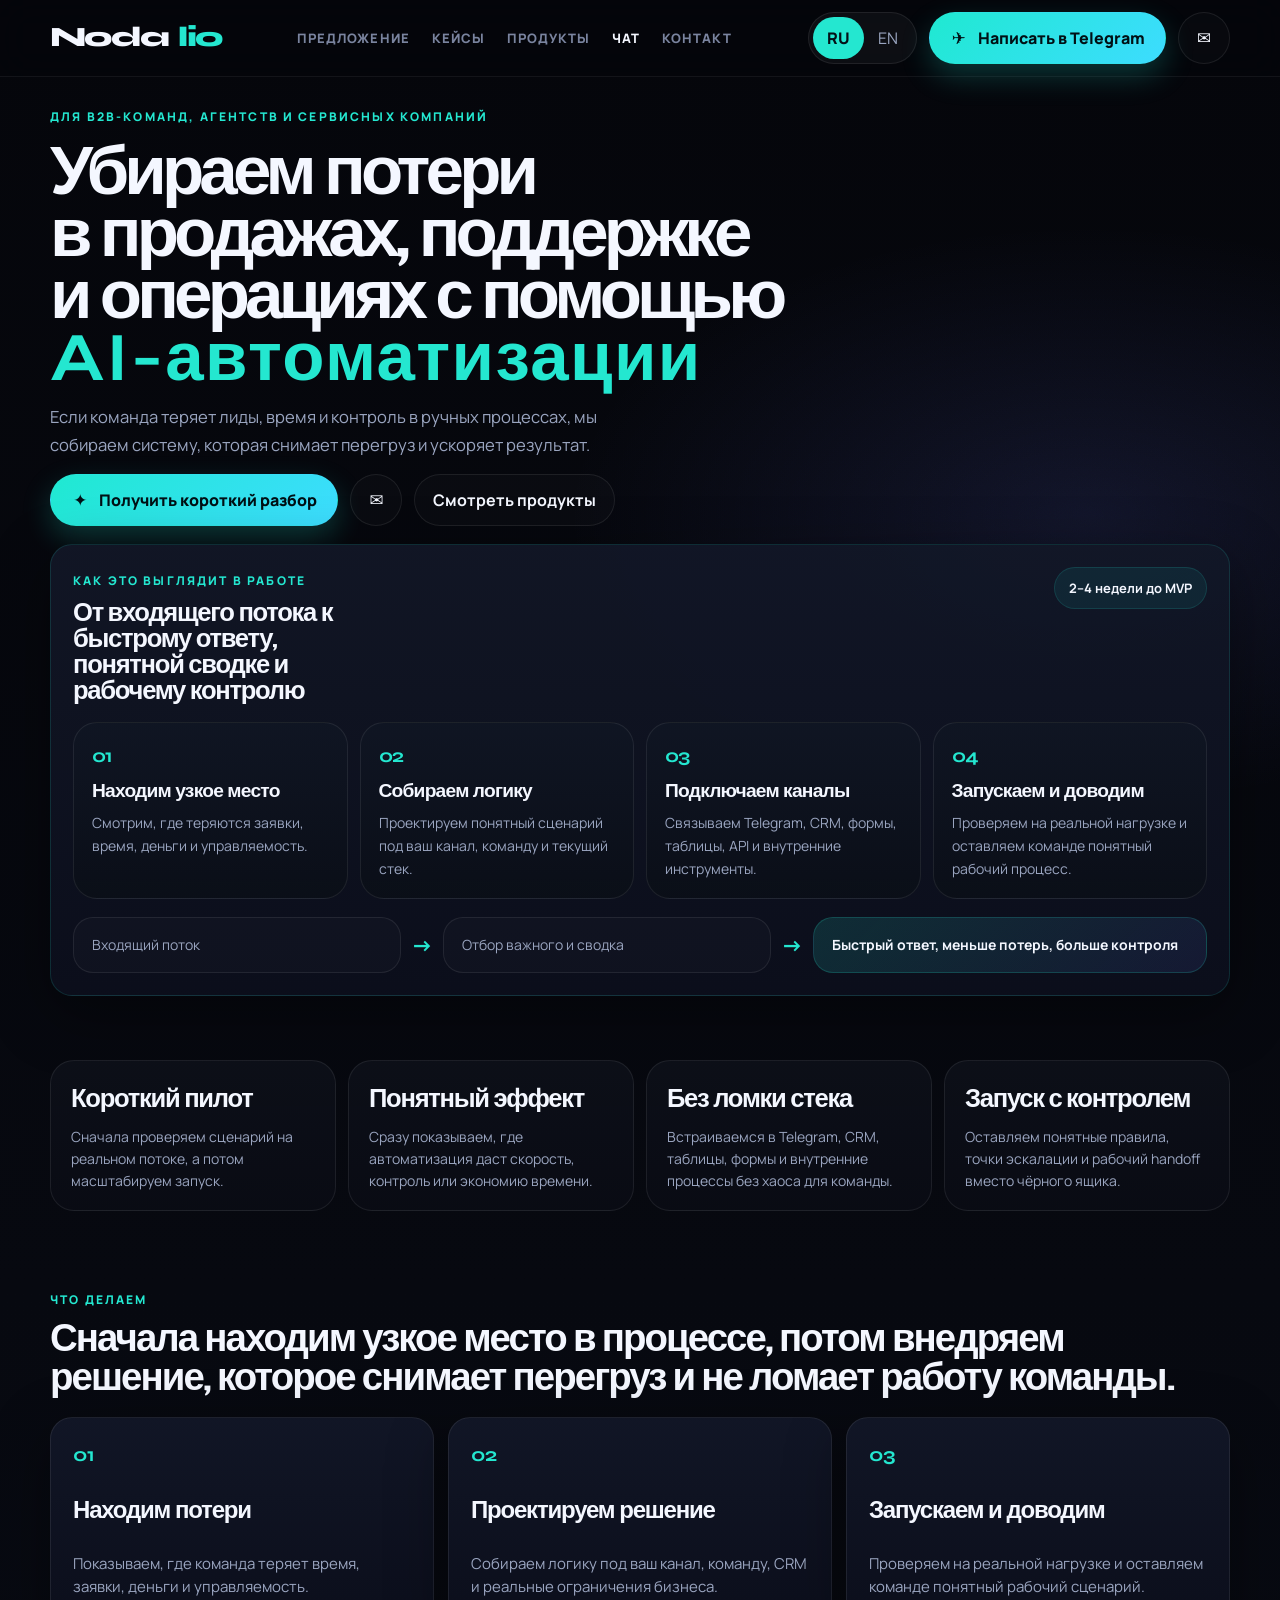
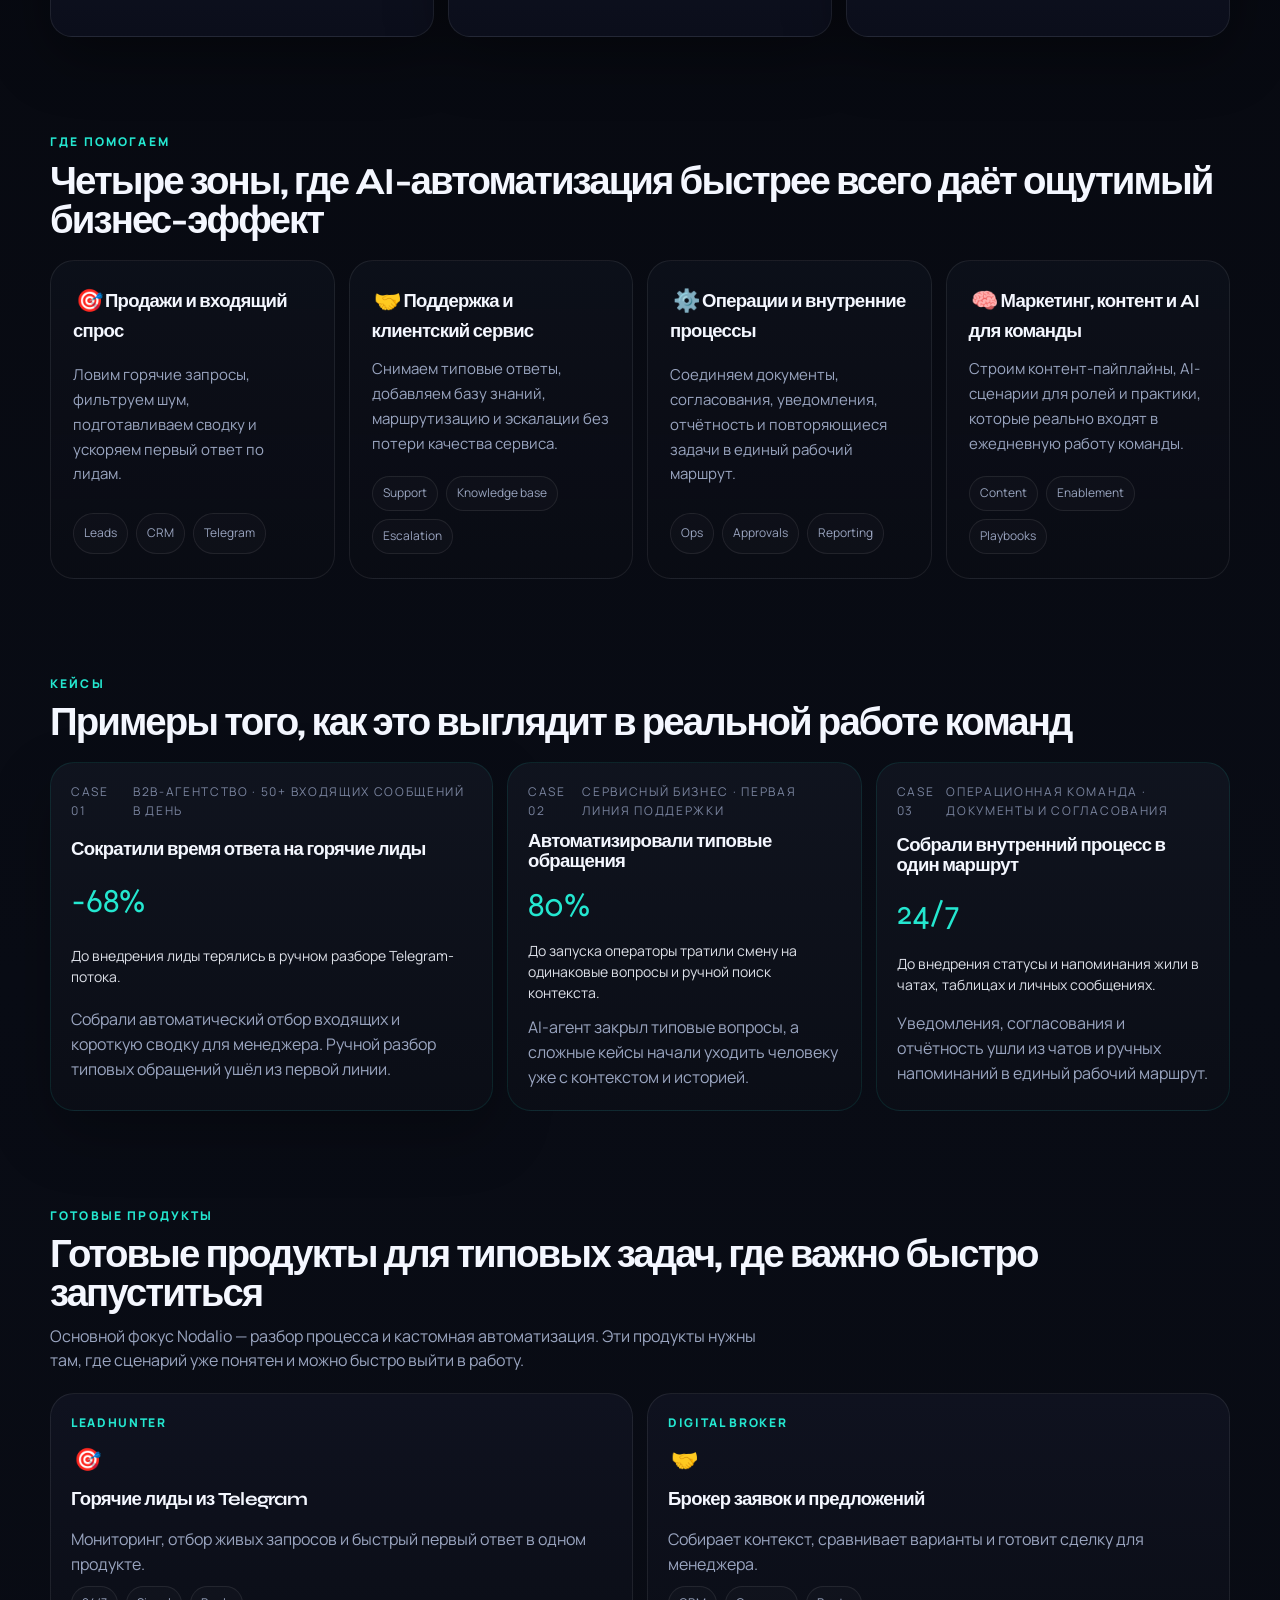
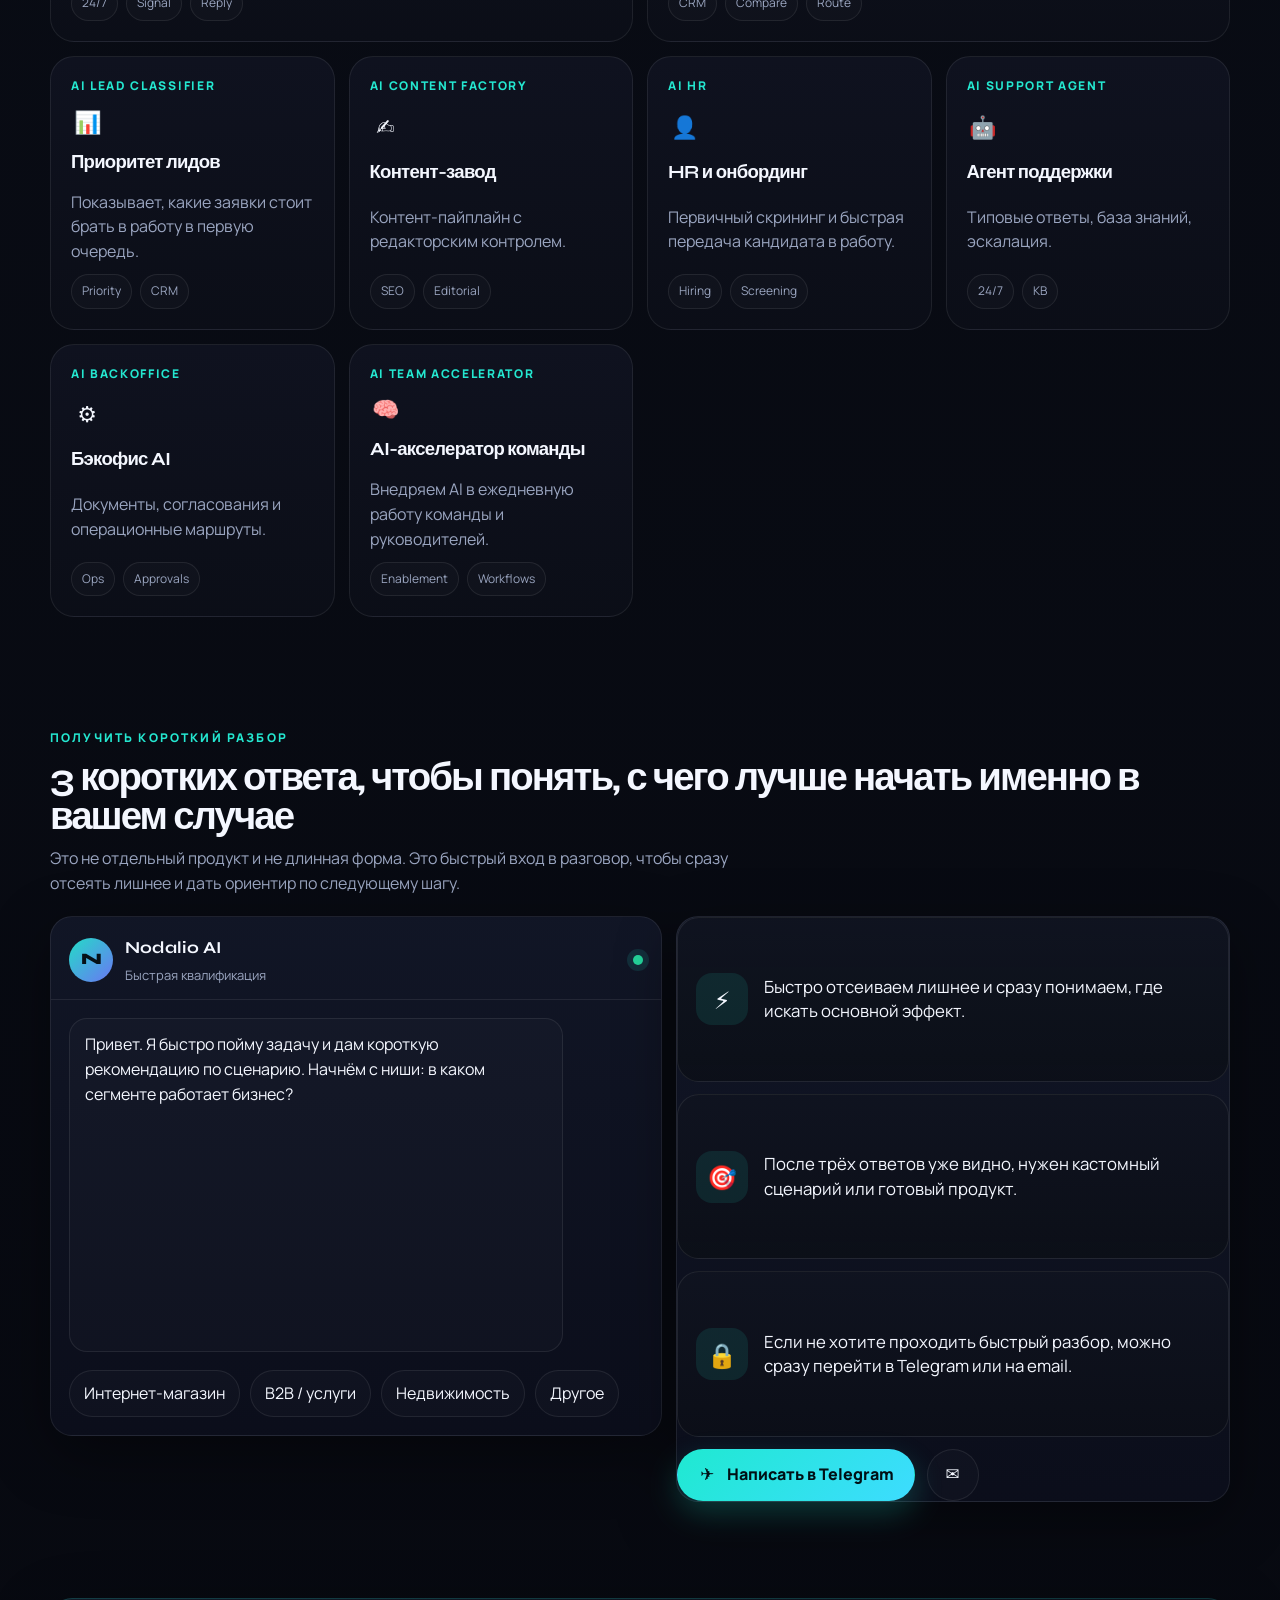
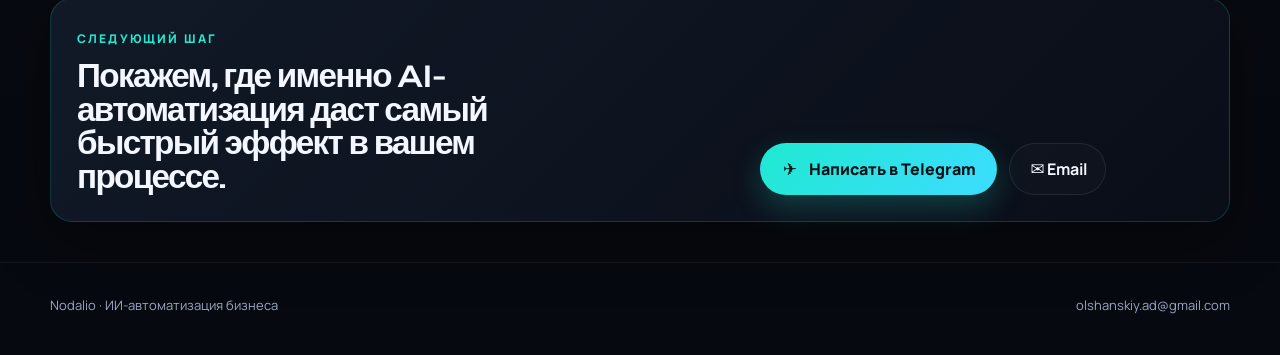
==== commit cd910e9c: "Refine home funnel and LeadHunter sales page" ====
--- a/index.html
+++ b/index.html
@@ -1,4 +1,4 @@
-<!doctype html>
+﻿<!doctype html>
 <html lang="ru" data-lang="ru">
 <head>
   <meta charset="utf-8">
@@ -55,15 +55,13 @@
             <span data-en>If your team is losing leads, time, and control inside manual operations, we build a system that removes overload and speeds up results.</span>
           </p>
           <div class="hero-actions">
-            <a class="cta" href="https://t.me/olshanskiy_ad" target="_blank" rel="noreferrer">
-              <span class="btn-icon" aria-hidden="true">✈</span>
-              <span data-ru>Обсудить задачу</span>
-              <span data-en>Discuss your case</span>
-            </a>
-            <a class="mail-cta" href="mailto:olshanskiy.ad@gmail.com">
+            <a class="cta" href="#chat">
+              <span class="btn-icon" aria-hidden="true">✦</span>
+              <span data-ru>Получить короткий разбор</span>
+              <span data-en>Get a quick review</span>
+            </a>
+            <a class="mail-cta icon-only" href="mailto:olshanskiy.ad@gmail.com" aria-label="olshanskiy.ad@gmail.com" title="olshanskiy.ad@gmail.com">
               <span class="btn-icon" aria-hidden="true">✉</span>
-              <span data-ru>Email</span>
-              <span data-en>Email</span>
             </a>
             <a class="ghost" href="#products">
               <span data-ru>Смотреть продукты</span>
@@ -135,20 +133,20 @@
       <div class="container">
         <div class="proof-strip" data-aos>
           <article class="proof-item">
-            <strong>10+</strong>
-            <p><span data-ru>лет в маркетинге, аналитике и автоматизации</span><span data-en>years in marketing, analytics, and automation</span></p>
+            <strong><span data-ru>Короткий пилот</span><span data-en>Short pilot</span></strong>
+            <p><span data-ru>Сначала проверяем сценарий на реальном потоке, а потом масштабируем запуск.</span><span data-en>We validate the workflow on real traffic first, then scale the rollout.</span></p>
           </article>
           <article class="proof-item">
-            <strong>24/7</strong>
-            <p><span data-ru>сценарии работают без постоянного ручного контроля</span><span data-en>scenarios run without constant manual control</span></p>
+            <strong><span data-ru>Понятный эффект</span><span data-en>Clear business impact</span></strong>
+            <p><span data-ru>Сразу показываем, где автоматизация даст скорость, контроль или экономию времени.</span><span data-en>We show upfront where automation will improve speed, control, or time savings.</span></p>
           </article>
           <article class="proof-item">
-            <strong>ROI</strong>
-            <p><span data-ru>эффект считаем до запуска</span><span data-en>we estimate impact before launch</span></p>
+            <strong><span data-ru>Без ломки стека</span><span data-en>No stack disruption</span></strong>
+            <p><span data-ru>Встраиваемся в Telegram, CRM, таблицы, формы и внутренние процессы без хаоса для команды.</span><span data-en>We plug into Telegram, CRM, spreadsheets, forms, and existing workflows without team chaos.</span></p>
           </article>
           <article class="proof-item">
-            <strong>CRM / TG / API</strong>
-            <p><span data-ru>подключаемся к текущему стеку без ломки процессов</span><span data-en>we plug into your current stack without breaking operations</span></p>
+            <strong><span data-ru>Запуск с контролем</span><span data-en>Launch with control</span></strong>
+            <p><span data-ru>Оставляем понятные правила, точки эскалации и рабочий handoff вместо чёрного ящика.</span><span data-en>We leave clear rules, escalation points, and a working handoff instead of a black box.</span></p>
           </article>
         </div>
       </div>
@@ -184,17 +182,13 @@
       <div class="container">
         <div class="section-head" data-aos>
           <span class="label"><span data-ru>Где помогаем</span><span data-en>Where we help</span></span>
-          <h2><span data-ru>Там, где команда тонет в рутине, теряет заявки или тратит часы на повторяющиеся действия</span><span data-en>Where the team is drowning in routine, missing requests, or wasting hours on repeatable work</span></h2>
+          <h2><span data-ru>Четыре зоны, где AI-автоматизация быстрее всего даёт ощутимый бизнес-эффект</span><span data-en>Four zones where AI automation creates visible business impact fastest</span></h2>
         </div>
         <div class="impl-grid impl-grid--wide">
-          <article class="impl-card" data-aos><h3><span class="card-emoji" aria-hidden="true">🎯</span><span data-ru>Продажи и лиды</span><span data-en>Sales and leads</span></h3><p><span data-ru>Отбор входящих, короткая сводка и быстрая передача заявки нужному человеку.</span><span data-en>Inbound filtering, short summaries, and fast delivery of the right lead to the right person.</span></p><div class="tag-row"><span class="tag">CRM</span><span class="tag">Leads</span><span class="tag">Telegram</span></div></article>
-          <article class="impl-card" data-aos><h3><span class="card-emoji" aria-hidden="true">🤝</span><span data-ru>Поддержка и CS</span><span data-en>Support and CS</span></h3><p><span data-ru>AI-агент, база знаний, эскалации и контроль качества ответа.</span><span data-en>AI agent, knowledge base, escalations, and response quality control.</span></p><div class="tag-row"><span class="tag">Helpdesk</span><span class="tag">KB</span><span class="tag">Escalation</span></div></article>
-          <article class="impl-card" data-aos><h3><span class="card-emoji" aria-hidden="true">⚙️</span><span data-ru>Операции и бэкофис</span><span data-en>Operations and backoffice</span></h3><p><span data-ru>Документы, согласования, уведомления и повторяющиеся внутренние маршруты.</span><span data-en>Documents, approvals, notifications, and repeatable internal routes.</span></p><div class="tag-row"><span class="tag">Ops</span><span class="tag">Approvals</span><span class="tag">Reporting</span></div></article>
-          <article class="impl-card" data-aos><h3><span class="card-emoji" aria-hidden="true">📝</span><span data-ru>Контент и маркетинг</span><span data-en>Content and marketing</span></h3><p><span data-ru>Ресёрч, генерация, редакторский контроль и выпуск контента по правилам бренда.</span><span data-en>Research, generation, editorial control, and publishing by brand rules.</span></p><div class="tag-row"><span class="tag">SEO</span><span class="tag">Editorial</span><span class="tag">Distribution</span></div></article>
-          <article class="impl-card" data-aos><h3><span class="card-emoji" aria-hidden="true">👤</span><span data-ru>HR и онбординг</span><span data-en>HR and onboarding</span></h3><p><span data-ru>Первичный скрининг, сбор данных, ответы на вопросы и сценарии адаптации.</span><span data-en>First screening, data capture, FAQ handling, and onboarding workflows.</span></p><div class="tag-row"><span class="tag">Hiring</span><span class="tag">Screening</span><span class="tag">Onboarding</span></div></article>
-          <article class="impl-card" data-aos><h3><span class="card-emoji" aria-hidden="true">📊</span><span data-ru>Аналитика и приоритеты</span><span data-en>Analytics and prioritization</span></h3><p><span data-ru>Показываем, что важно прямо сейчас, и передаём лучший запрос нужному человеку.</span><span data-en>We surface what matters right now and move the best request to the right person.</span></p><div class="tag-row"><span class="tag">Priority</span><span class="tag">Alerts</span><span class="tag">CRM</span></div></article>
-          <article class="impl-card" data-aos><h3><span class="card-emoji" aria-hidden="true">🧠</span><span data-ru>AI-акселератор команды</span><span data-en>AI Team Accelerator</span></h3><p><span data-ru>Встраиваем AI-инструменты в ежедневную работу сотрудников и руководителей.</span><span data-en>We embed AI tools into the daily work of team members and managers.</span></p><div class="tag-row"><span class="tag">Enablement</span><span class="tag">Playbooks</span><span class="tag">Team</span></div></article>
-          <article class="impl-card" data-aos><h3><span class="card-emoji" aria-hidden="true">🔎</span><span data-ru>AI-аудит процессов</span><span data-en>AI Process Audit</span></h3><p><span data-ru>Короткий аудит, который показывает, где AI реально даст эффект, а где нет.</span><span data-en>A focused audit that shows where AI will create impact and where it will not.</span></p><div class="tag-row"><span class="tag">Audit</span><span class="tag">Map</span><span class="tag">ROI</span></div></article>
+          <article class="impl-card" data-aos><h3><span class="card-emoji" aria-hidden="true">🎯</span><span data-ru>Продажи и входящий спрос</span><span data-en>Sales and inbound demand</span></h3><p><span data-ru>Ловим горячие запросы, фильтруем шум, подготавливаем сводку и ускоряем первый ответ по лидам.</span><span data-en>We catch hot requests, filter noise, prepare summaries, and speed up the first response on inbound leads.</span></p><div class="tag-row"><span class="tag">Leads</span><span class="tag">CRM</span><span class="tag">Telegram</span></div></article>
+          <article class="impl-card" data-aos><h3><span class="card-emoji" aria-hidden="true">🤝</span><span data-ru>Поддержка и клиентский сервис</span><span data-en>Support and customer service</span></h3><p><span data-ru>Снимаем типовые ответы, добавляем базу знаний, маршрутизацию и эскалации без потери качества сервиса.</span><span data-en>We remove repetitive answers, add a knowledge base, routing, and escalation without losing service quality.</span></p><div class="tag-row"><span class="tag">Support</span><span class="tag">Knowledge base</span><span class="tag">Escalation</span></div></article>
+          <article class="impl-card" data-aos><h3><span class="card-emoji" aria-hidden="true">⚙️</span><span data-ru>Операции и внутренние процессы</span><span data-en>Operations and internal workflows</span></h3><p><span data-ru>Соединяем документы, согласования, уведомления, отчётность и повторяющиеся задачи в единый рабочий маршрут.</span><span data-en>We connect documents, approvals, notifications, reporting, and repeatable tasks into one operating route.</span></p><div class="tag-row"><span class="tag">Ops</span><span class="tag">Approvals</span><span class="tag">Reporting</span></div></article>
+          <article class="impl-card" data-aos><h3><span class="card-emoji" aria-hidden="true">🧠</span><span data-ru>Маркетинг, контент и AI для команды</span><span data-en>Marketing, content, and AI enablement</span></h3><p><span data-ru>Строим контент-пайплайны, AI-сценарии для ролей и практики, которые реально входят в ежедневную работу команды.</span><span data-en>We build content pipelines, role-based AI workflows, and practices that actually become part of the team’s daily work.</span></p><div class="tag-row"><span class="tag">Content</span><span class="tag">Enablement</span><span class="tag">Playbooks</span></div></article>
         </div>
       </div>
     </section>
@@ -207,21 +201,24 @@
         </div>
         <div class="cases-grid cases-grid--featured">
           <article class="case-card case-card--featured" data-aos>
-            <div class="case-meta"><span>Case 01</span><span data-ru>Агентство / входящие</span><span data-en>Agency / inbound</span></div>
+            <div class="case-meta"><span>Case 01</span><span data-ru>B2B-агентство · 50+ входящих сообщений в день</span><span data-en>B2B agency · 50+ inbound messages per day</span></div>
             <h3><span data-ru>Сократили время ответа на горячие лиды</span><span data-en>Cut response time for hot leads</span></h3>
             <div class="kpi">-68%</div>
+            <div class="case-context"><span data-ru>До внедрения лиды терялись в ручном разборе Telegram-потока.</span><span data-en>Before the rollout, leads were getting buried inside manual Telegram triage.</span></div>
             <p><span data-ru>Собрали автоматический отбор входящих и короткую сводку для менеджера. Ручной разбор типовых обращений ушёл из первой линии.</span><span data-en>Built automated inbound filtering and a short manager summary. Manual triage left the first line.</span></p>
           </article>
           <article class="case-card" data-aos>
-            <div class="case-meta"><span>Case 02</span><span data-ru>Сервис / поддержка</span><span data-en>Service / support</span></div>
+            <div class="case-meta"><span>Case 02</span><span data-ru>Сервисный бизнес · первая линия поддержки</span><span data-en>Service business · first-line support</span></div>
             <h3><span data-ru>Автоматизировали типовые обращения</span><span data-en>Automated recurring support requests</span></h3>
             <div class="kpi">80%</div>
+            <div class="case-context"><span data-ru>До запуска операторы тратили смену на одинаковые вопросы и ручной поиск контекста.</span><span data-en>Before launch, operators were spending shifts on repeated questions and manual context search.</span></div>
             <p><span data-ru>AI-агент закрыл типовые вопросы, а сложные кейсы начали уходить человеку уже с контекстом и историей.</span><span data-en>The AI agent handled common questions, while complex cases reached humans with context attached.</span></p>
           </article>
           <article class="case-card" data-aos>
-            <div class="case-meta"><span>Case 03</span><span data-ru>Операции / бэкофис</span><span data-en>Operations / backoffice</span></div>
+            <div class="case-meta"><span>Case 03</span><span data-ru>Операционная команда · документы и согласования</span><span data-en>Operations team · documents and approvals</span></div>
             <h3><span data-ru>Собрали внутренний процесс в один маршрут</span><span data-en>Connected internal operations into one route</span></h3>
             <div class="kpi">24/7</div>
+            <div class="case-context"><span data-ru>До внедрения статусы и напоминания жили в чатах, таблицах и личных сообщениях.</span><span data-en>Before the rollout, statuses and reminders were spread across chats, sheets, and DMs.</span></div>
             <p><span data-ru>Уведомления, согласования и отчётность ушли из чатов и ручных напоминаний в единый рабочий маршрут.</span><span data-en>Notifications, approvals, and reporting moved out of chats and manual reminders into one operating route.</span></p>
           </article>
         </div>
@@ -263,9 +260,9 @@
     <section class="section" id="chat">
       <div class="container">
         <div class="section-head" data-aos>
-          <span class="label"><span data-ru>Быстрый разбор</span><span data-en>Quick triage</span></span>
-          <h2><span data-ru>3 ответа и короткая рекомендация без длинных форм</span><span data-en>3 answers and a short recommendation without long forms</span></h2>
-          <p><span data-ru>Без формы и без ожидания: вы отвечаете на три вопроса, а мы сразу понимаем, куда смотреть дальше.</span><span data-en>No form and no waiting: you answer three questions and we immediately know where to look next.</span></p>
+          <span class="label"><span data-ru>Получить короткий разбор</span><span data-en>Get a quick review</span></span>
+          <h2><span data-ru>3 коротких ответа, чтобы понять, с чего лучше начать именно в вашем случае</span><span data-en>3 short answers to see where your best starting point actually is</span></h2>
+          <p><span data-ru>Это не отдельный продукт и не длинная форма. Это быстрый вход в разговор, чтобы сразу отсеять лишнее и дать ориентир по следующему шагу.</span><span data-en>This is not a separate product and not a long form. It is the fastest way to cut the noise and suggest the right next step.</span></p>
         </div>
         <div class="chat-grid chat-grid--balanced">
           <article class="chat-shell panel" data-aos id="chatRoot">
@@ -286,15 +283,15 @@
             <div class="contact-stack">
               <div class="contact-benefit">
                 <span class="benefit-icon" aria-hidden="true">⚡</span>
-                <p><span data-ru>Ответ мгновенный — никаких форм и ожиданий</span><span data-en>Instant response — no forms, no waiting</span></p>
+                <p><span data-ru>Быстро отсеиваем лишнее и сразу понимаем, где искать основной эффект.</span><span data-en>We cut the noise fast and quickly see where the main upside is.</span></p>
               </div>
               <div class="contact-benefit">
                 <span class="benefit-icon" aria-hidden="true">🎯</span>
-                <p><span data-ru>Три вопроса — и задача уже понятна</span><span data-en>Three questions — and the task is already clear</span></p>
+                <p><span data-ru>После трёх ответов уже видно, нужен кастомный сценарий или готовый продукт.</span><span data-en>After three answers, it becomes clear whether you need a custom workflow or a ready-made product.</span></p>
               </div>
               <div class="contact-benefit">
                 <span class="benefit-icon" aria-hidden="true">🔒</span>
-                <p><span data-ru>Данные не хранятся, диалог конфиденциален</span><span data-en>Data is not stored, the conversation stays confidential</span></p>
+                <p><span data-ru>Если не хотите проходить быстрый разбор, можно сразу перейти в Telegram или на email.</span><span data-en>If you prefer to skip the quick review, you can go straight to Telegram or email.</span></p>
               </div>
             </div>
             <div class="chat-contact-links">
@@ -310,8 +307,8 @@
       <div class="container">
         <div class="contact-band panel" data-aos>
           <div>
-            <span class="label"><span data-ru>Обсудим задачу</span><span data-en>Let’s discuss your case</span></span>
-            <h2><span data-ru>Покажем, с чего лучше начать: с кастомного сценария под ваш процесс или с готового продукта под типовую задачу.</span><span data-en>We’ll show the best place to start: a custom solution for your process or a ready-made product for a repeatable problem.</span></h2>
+            <span class="label"><span data-ru>Следующий шаг</span><span data-en>Next step</span></span>
+            <h2><span data-ru>Покажем, где именно AI-автоматизация даст самый быстрый эффект в вашем процессе.</span><span data-en>We’ll show where AI automation will create the fastest impact inside your process.</span></h2>
           </div>
           <div class="hero-actions">
             <a class="cta" href="https://t.me/olshanskiy_ad" target="_blank" rel="noreferrer">
@@ -332,13 +329,13 @@
 
   <button class="float-chat" id="floatChatButton" type="button" aria-expanded="false" aria-controls="floatChatPanel">
     <span class="btn-icon" aria-hidden="true">✦</span>
-    <span data-ru>Подобрать решение</span>
-    <span data-en>Find the right solution</span>
+    <span data-ru>Получить короткий разбор</span>
+    <span data-en>Get a quick review</span>
   </button>
   <div class="float-chat-panel panel" id="floatChatPanel" hidden>
     <a href="#chat">
-      <strong data-ru>Пройти быстрый чат</strong>
-      <strong data-en>Open quick chat</strong>
+      <strong data-ru>Открыть быстрый разбор</strong>
+      <strong data-en>Open quick review</strong>
     </a>
     <a href="https://t.me/olshanskiy_ad" target="_blank" rel="noreferrer">
       <strong data-ru>Написать в Telegram</strong>
--- a/preview.css
+++ b/preview.css
@@ -22,6 +22,9 @@
 
 *{box-sizing:border-box}
 html{scroll-behavior:smooth}
+section[id]{
+  scroll-margin-top:112px;
+}
 body{
   margin:0;
   color:var(--text);
@@ -32,6 +35,10 @@
   font-family:'Manrope',system-ui,sans-serif;
   line-height:1.55;
   overflow-x:hidden;
+}
+
+[hidden]{
+  display:none !important;
 }
 
 body::before{
@@ -1154,3 +1161,32 @@
     margin-left:0;
   }
 }
+
+.case-context{margin:-2px 0 2px;color:var(--text);font-size:14px;line-height:1.5;opacity:.9}
+.section#implement .impl-card{padding:24px 22px;background:linear-gradient(180deg, rgba(14,18,28,.76), rgba(10,12,20,.72));}
+.section#implement .impl-card p{font-size:15px;line-height:1.65}
+.section#cases .case-card{border-color:rgba(36,231,208,.10);background:linear-gradient(180deg, rgba(16,20,31,.98), rgba(11,14,23,.96));}
+.section#cases .case-card--featured{box-shadow:0 24px 60px rgba(0,0,0,.26)}
+.result-grid{display:grid;grid-template-columns:repeat(2,minmax(0,1fr));gap:16px;margin-top:22px}
+.result-card{display:grid;gap:12px;padding:22px;border-color:rgba(36,231,208,.12);background:linear-gradient(180deg, rgba(16,20,32,.98), rgba(10,14,24,.95));}
+.result-card strong{font-size:15px;line-height:1.5;color:var(--text)}
+.result-card p{margin:0;color:var(--muted);line-height:1.65}
+.pricing-list{display:grid;gap:10px;margin:14px 0 0;padding-left:18px;color:var(--text)}
+.pricing-list li{line-height:1.55;color:var(--muted)}
+.pilot-band{margin-top:22px;display:grid;grid-template-columns:repeat(3,minmax(0,1fr));gap:14px;padding:18px;border-color:rgba(36,231,208,.14);background:linear-gradient(180deg, rgba(14,19,31,.96), rgba(11,14,22,.94));}
+.pilot-item{padding:16px;border-radius:20px;border:1px solid var(--line);background:rgba(255,255,255,.02);display:grid;gap:10px}
+.pilot-item p{margin:0;color:var(--muted);line-height:1.6}
+.pricing-card{display:grid;align-content:start}
+.pricing-card.popular{border-color:rgba(36,231,208,.24);background:linear-gradient(180deg, rgba(16,24,35,.98), rgba(11,16,24,.96));box-shadow:0 20px 60px rgba(36,231,208,.08)}
+.steps-grid--lh{grid-template-columns:repeat(4,1fr)}
+.product-page .impl-grid--wide{grid-template-columns:repeat(2,1fr)}
+.product-page .impl-card{padding:22px;min-height:0}
+
+@media (max-width: 1024px){
+  .result-grid,
+  .pilot-band{grid-template-columns:1fr}
+}
+@media (max-width: 720px){
+  .result-grid,
+  .pilot-band{grid-template-columns:1fr}
+}
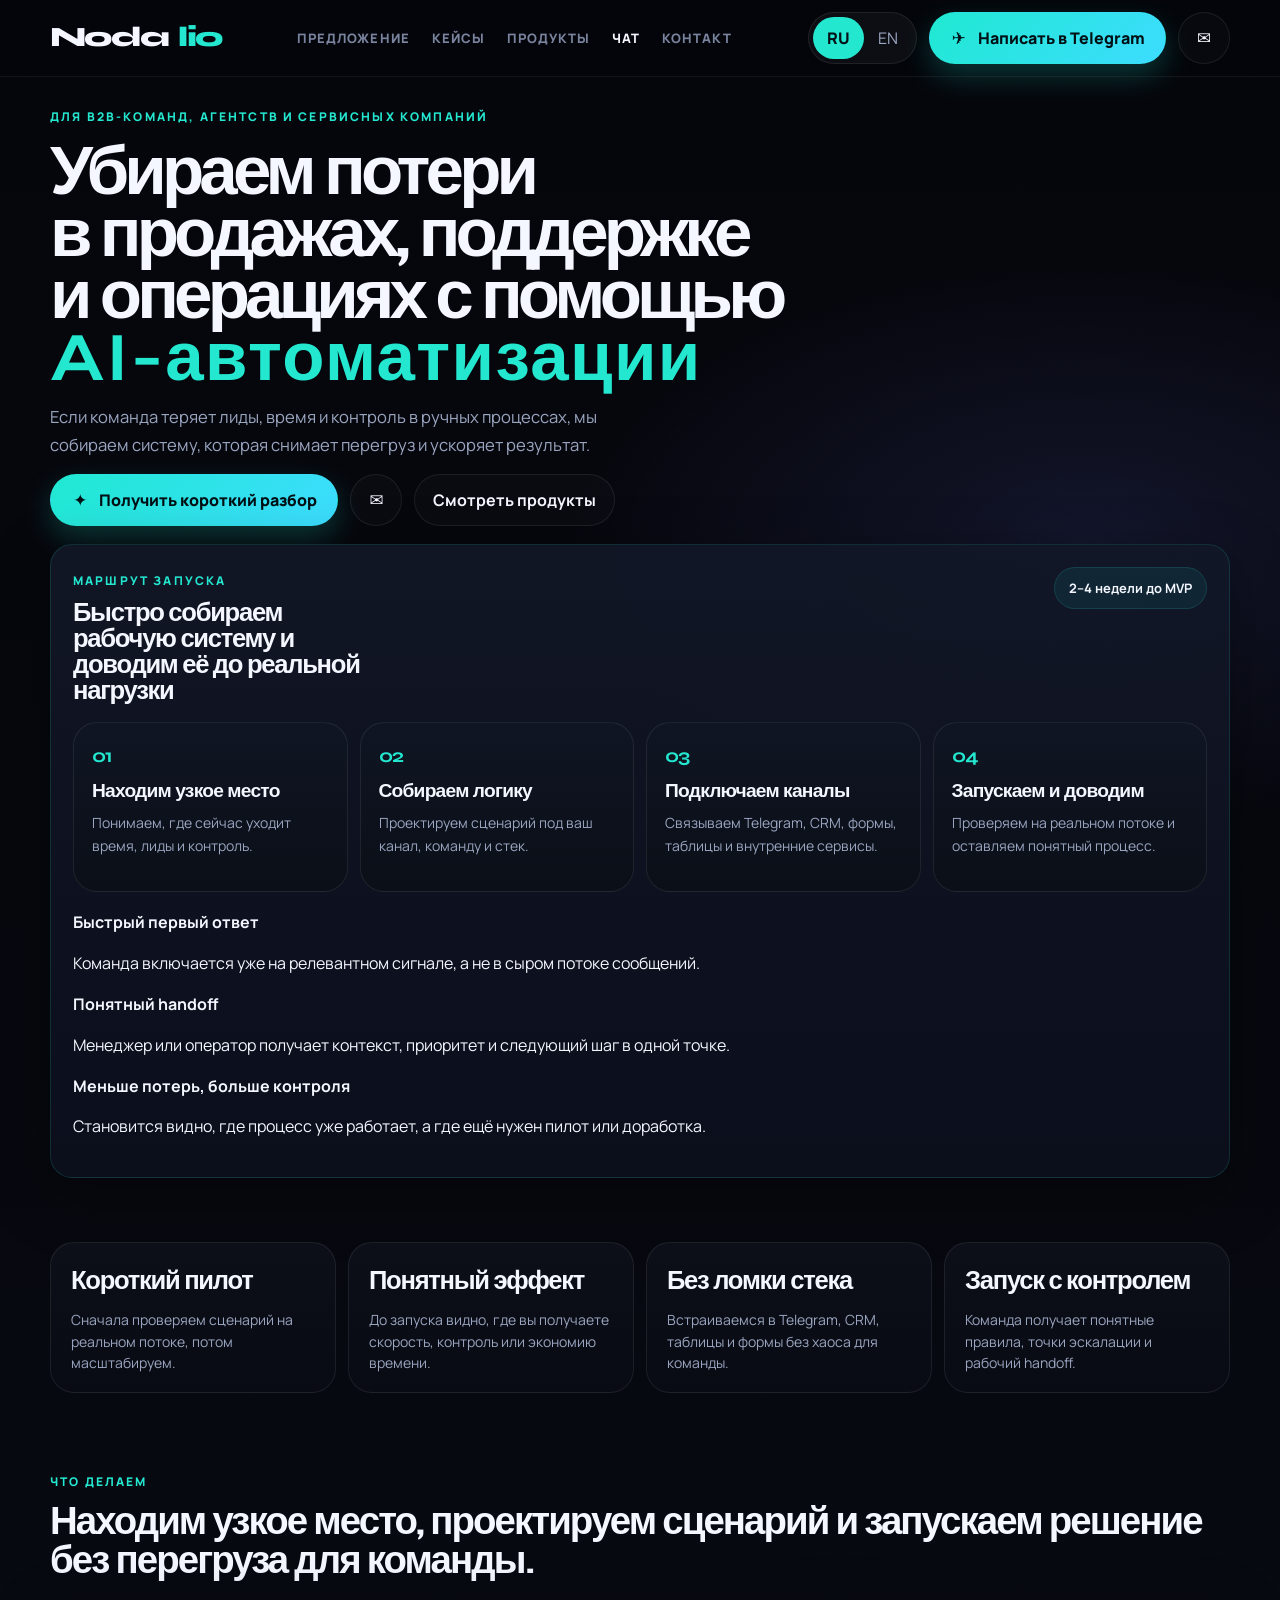
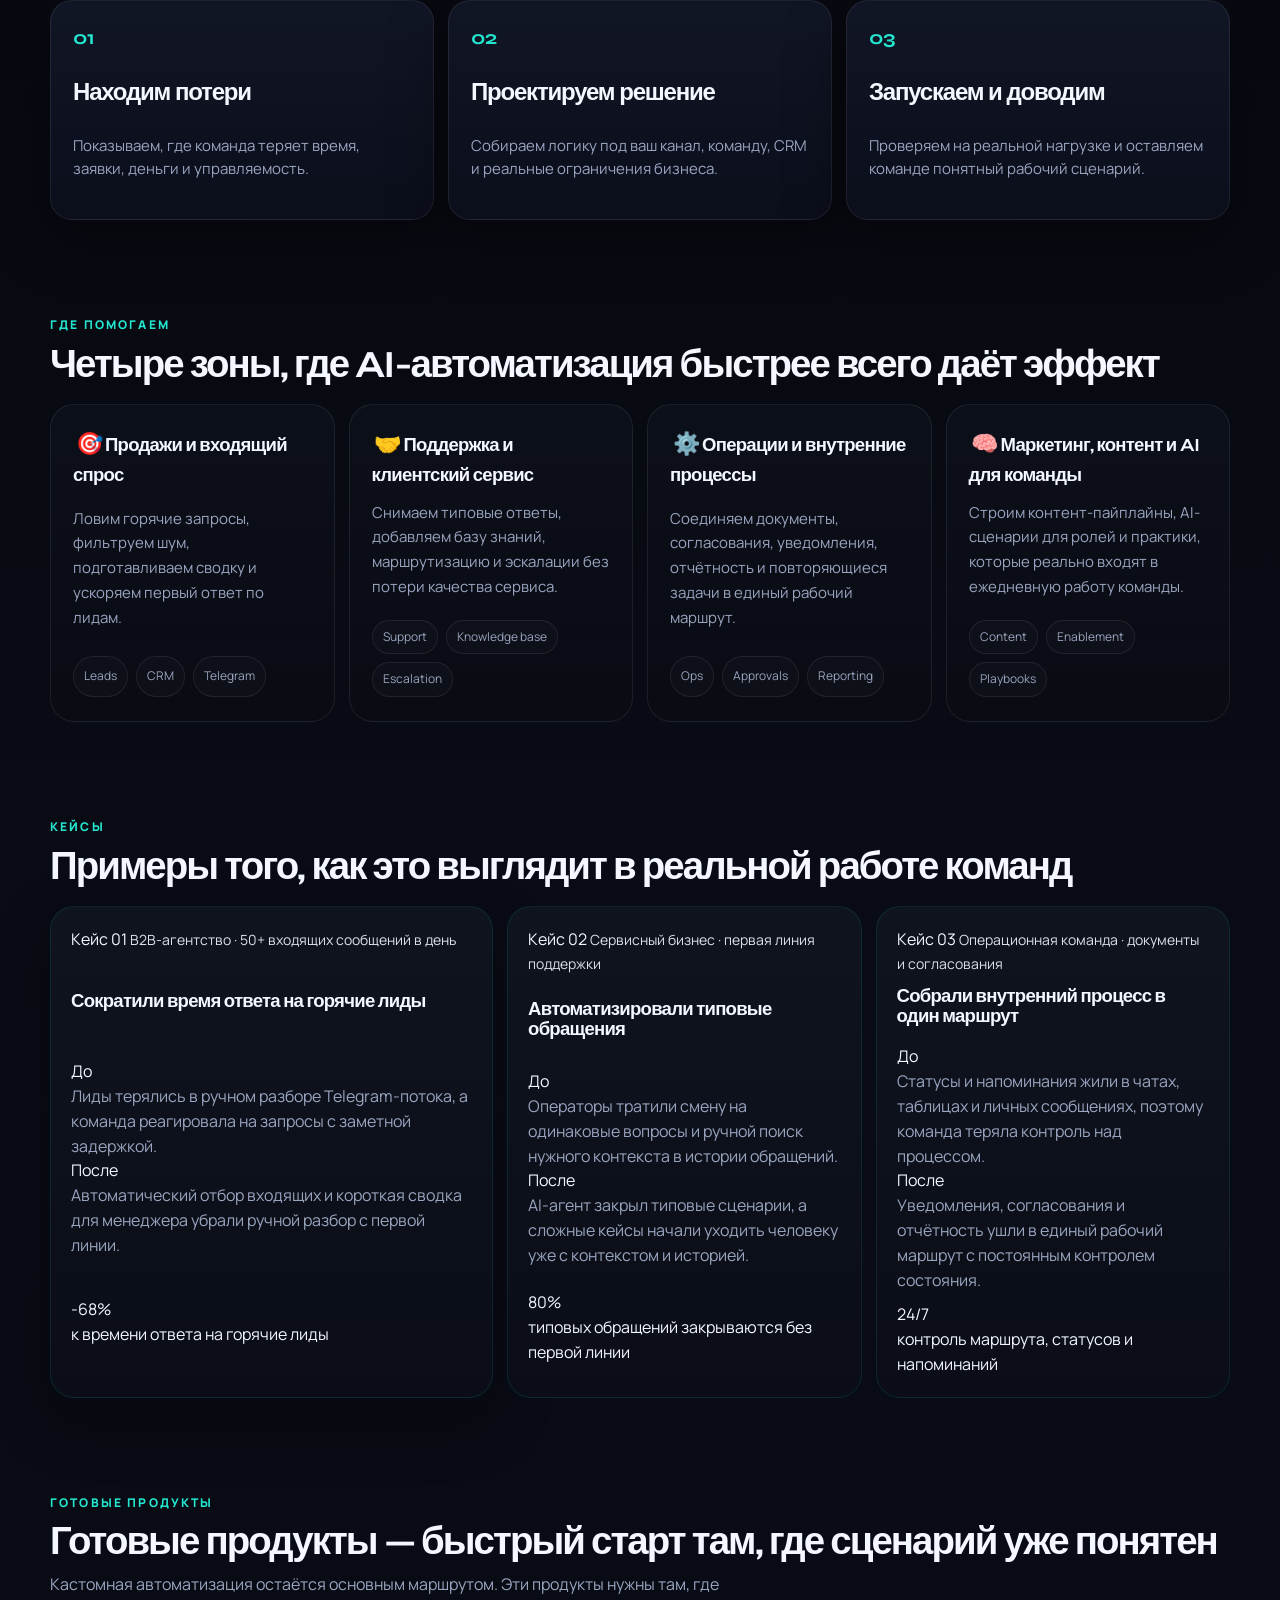
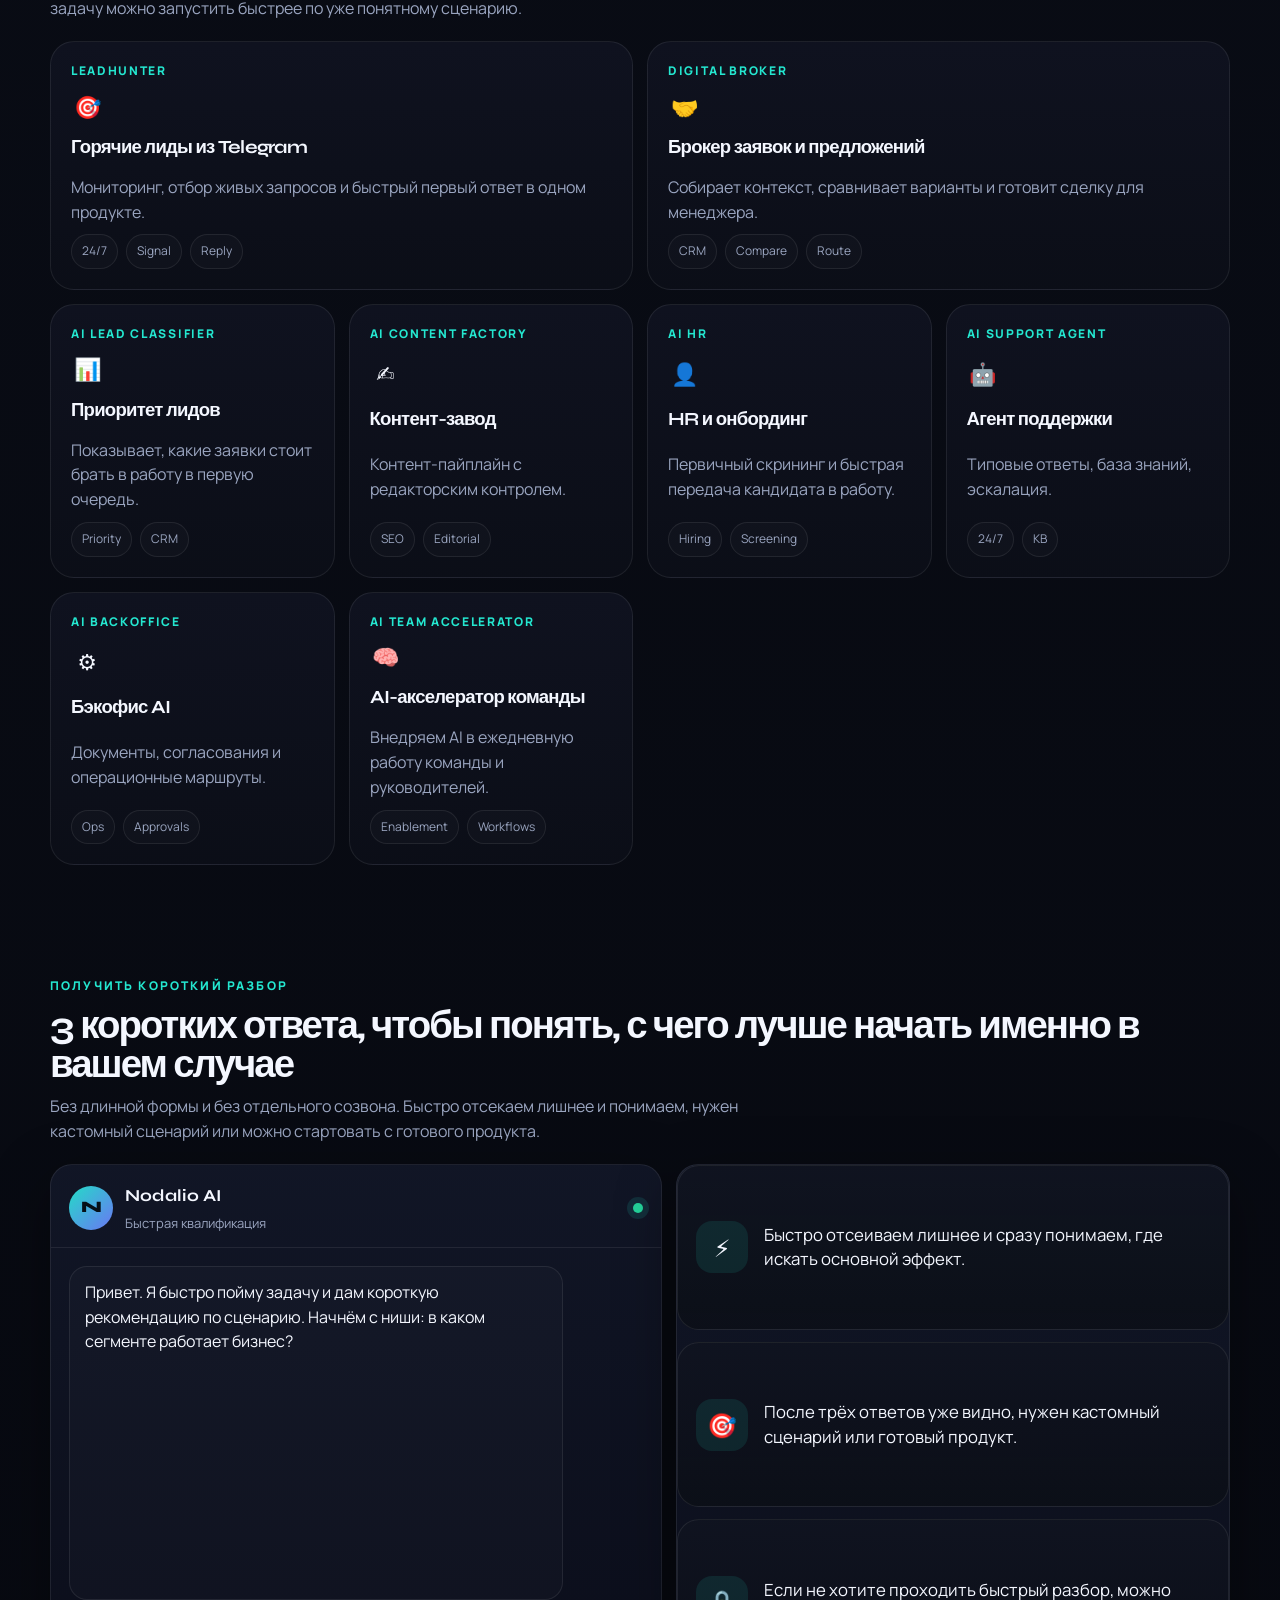
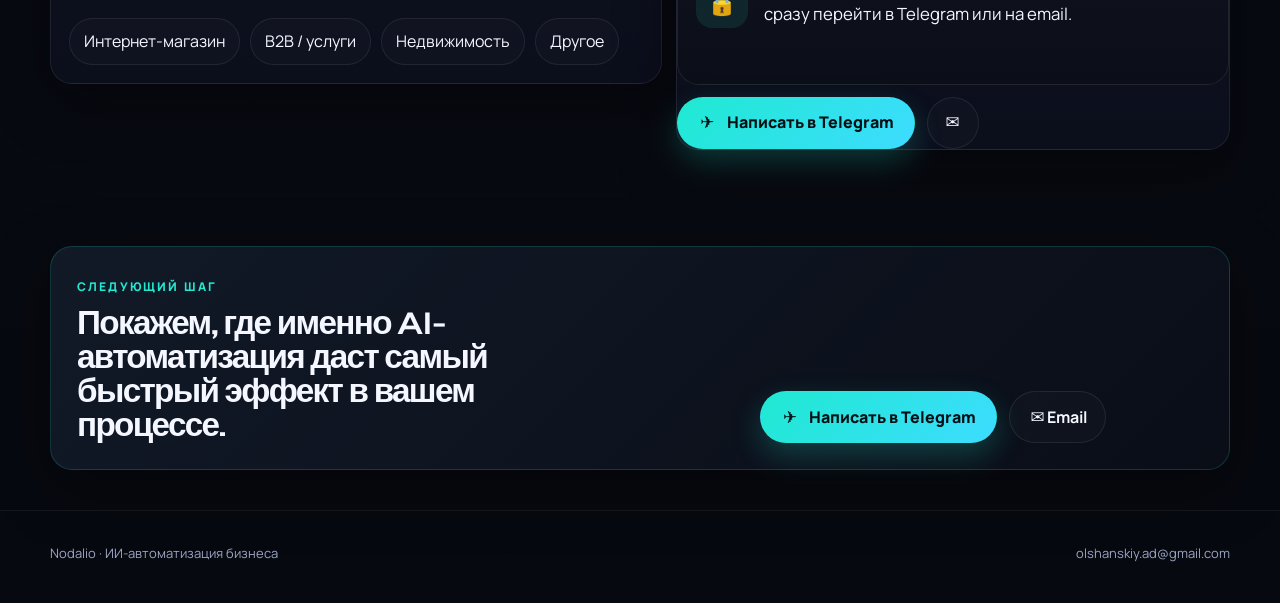
==== commit 70ec99f8: "Update index.html from nodalio-site" ====
--- a/index.html
+++ b/index.html
@@ -1,198 +1,196 @@
-﻿<!doctype html>
-<html lang="ru" data-lang="ru">
-<head>
-  <meta charset="utf-8">
-  <meta name="viewport" content="width=device-width, initial-scale=1">
-  <meta http-equiv="Cache-Control" content="no-store, no-cache, must-revalidate">
-  <meta http-equiv="Pragma" content="no-cache">
-  <title>Nodalio · AI Automation Agency</title>
-  <meta name="description" content="Nodalio analyzes workflows and builds AI automation for B2B teams, agencies, and operationally heavy businesses.">
-  <link rel="stylesheet" href="preview.css">
-  <script defer src="preview.js"></script>
-</head>
-<body>
-  <header class="nav">
-    <div class="container">
-      <a class="brand" href="#hero">Noda<span class="brand-accent">lio</span></a>
-      <nav class="top-rail" aria-label="Section navigation">
-        <a href="#offer"><span data-ru>Предложение</span><span data-en>Offer</span></a>
-        <a href="#cases"><span data-ru>Кейсы</span><span data-en>Cases</span></a>
-        <a href="#products"><span data-ru>Продукты</span><span data-en>Products</span></a>
-        <a href="#chat"><span data-ru>Чат</span><span data-en>Chat</span></a>
-        <a href="#contact"><span data-ru>Контакт</span><span data-en>Contact</span></a>
-      </nav>
-      <div class="nav-actions">
-        <div class="lang">
-          <button type="button" class="active" data-lang="ru" onclick="setLang('ru')">RU</button>
-          <button type="button" data-lang="en" onclick="setLang('en')">EN</button>
-        </div>
-        <a class="cta" href="https://t.me/olshanskiy_ad" target="_blank" rel="noreferrer">
-          <span class="btn-icon" aria-hidden="true">✈</span>
-          <span data-ru>Написать в Telegram</span>
-          <span data-en>Contact via Telegram</span>
-        </a>
-        <a class="mail-cta icon-only" href="mailto:olshanskiy.ad@gmail.com" aria-label="olshanskiy.ad@gmail.com" title="olshanskiy.ad@gmail.com">
-          <span class="btn-icon" aria-hidden="true">✉</span>
-        </a>
-      </div>
-    </div>
-  </header>
-
-  <main>
-    <section class="hero hero-home" id="hero">
-      <div class="container hero-stack">
-        <div class="hero-poster" data-aos>
-          <div class="label">
-            <span data-ru>Для B2B-команд, агентств и сервисных компаний</span>
-            <span data-en>For B2B teams, agencies, and service companies</span>
-          </div>
-          <h1 class="hero-title hero-title--wide">
-            <span data-ru>Убираем потери<br>в продажах, поддержке<br>и операциях с помощью<br><span class="accent accent-wide">AI-автоматизации</span></span>
-            <span data-en>We reduce losses<br>in sales, support,<br>and operations with<br><span class="accent accent-wide">AI automation</span></span>
-          </h1>
-          <p class="hero-line">
-            <span data-ru>Если команда теряет лиды, время и контроль в ручных процессах, мы собираем систему, которая снимает перегруз и ускоряет результат.</span>
-            <span data-en>If your team is losing leads, time, and control inside manual operations, we build a system that removes overload and speeds up results.</span>
-          </p>
-          <div class="hero-actions">
-            <a class="cta" href="#chat">
-              <span class="btn-icon" aria-hidden="true">✦</span>
-              <span data-ru>Получить короткий разбор</span>
-              <span data-en>Get a quick review</span>
-            </a>
-            <a class="mail-cta icon-only" href="mailto:olshanskiy.ad@gmail.com" aria-label="olshanskiy.ad@gmail.com" title="olshanskiy.ad@gmail.com">
-              <span class="btn-icon" aria-hidden="true">✉</span>
-            </a>
-            <a class="ghost" href="#products">
-              <span data-ru>Смотреть продукты</span>
-              <span data-en>See products</span>
-            </a>
-          </div>
-        </div>
-
+﻿<!doctype html>
+<html lang="ru" data-lang="ru">
+<head>
+  <meta charset="utf-8">
+  <meta name="viewport" content="width=device-width, initial-scale=1">
+  <meta http-equiv="Cache-Control" content="no-store, no-cache, must-revalidate">
+  <meta http-equiv="Pragma" content="no-cache">
+  <title>Nodalio · AI Automation Agency</title>
+  <meta name="description" content="Nodalio analyzes workflows and builds AI automation for B2B teams, agencies, and operationally heavy businesses.">
+  <link rel="stylesheet" href="preview.css">
+  <script defer src="preview.js"></script>
+</head>
+<body>
+  <header class="nav">
+    <div class="container">
+      <a class="brand" href="#hero">Noda<span class="brand-accent">lio</span></a>
+      <nav class="top-rail" aria-label="Section navigation">
+        <a href="#offer"><span data-ru>Предложение</span><span data-en>Offer</span></a>
+        <a href="#cases"><span data-ru>Кейсы</span><span data-en>Cases</span></a>
+        <a href="#products"><span data-ru>Продукты</span><span data-en>Products</span></a>
+        <a href="#chat"><span data-ru>Чат</span><span data-en>Chat</span></a>
+        <a href="#contact"><span data-ru>Контакт</span><span data-en>Contact</span></a>
+      </nav>
+      <div class="nav-actions">
+        <div class="lang">
+          <button type="button" class="active" data-lang="ru" onclick="setLang('ru')">RU</button>
+          <button type="button" data-lang="en" onclick="setLang('en')">EN</button>
+        </div>
+        <a class="cta" href="https://t.me/olshanskiy_ad" target="_blank" rel="noreferrer">
+          <span class="btn-icon" aria-hidden="true">✈</span>
+          <span data-ru>Написать в Telegram</span>
+          <span data-en>Contact via Telegram</span>
+        </a>
+        <a class="mail-cta icon-only" href="mailto:olshanskiy.ad@gmail.com" aria-label="olshanskiy.ad@gmail.com" title="olshanskiy.ad@gmail.com">
+          <span class="btn-icon" aria-hidden="true">✉</span>
+        </a>
+      </div>
+    </div>
+  </header>
+
+  <main>
+    <section class="hero hero-home" id="hero">
+      <div class="container hero-stack">
+        <div class="hero-poster" data-aos>
+          <div class="label">
+            <span data-ru>Для B2B-команд, агентств и сервисных компаний</span>
+            <span data-en>For B2B teams, agencies, and service companies</span>
+          </div>
+          <h1 class="hero-title hero-title--wide">
+            <span data-ru>Убираем потери<br>в продажах, поддержке<br>и операциях с помощью<br><span class="accent accent-wide">AI-автоматизации</span></span>
+            <span data-en>We reduce losses<br>in sales, support,<br>and operations with<br><span class="accent accent-wide">AI automation</span></span>
+          </h1>
+          <p class="hero-line">
+            <span data-ru>Если команда теряет лиды, время и контроль в ручных процессах, мы собираем систему, которая снимает перегруз и ускоряет результат.</span>
+            <span data-en>If your team is losing leads, time, and control inside manual operations, we build a system that removes overload and speeds up results.</span>
+          </p>
+          <div class="hero-actions">
+            <a class="cta" href="#chat">
+              <span class="btn-icon" aria-hidden="true">✦</span>
+              <span data-ru>Получить короткий разбор</span>
+              <span data-en>Get a quick review</span>
+            </a>
+            <a class="mail-cta icon-only" href="mailto:olshanskiy.ad@gmail.com" aria-label="olshanskiy.ad@gmail.com" title="olshanskiy.ad@gmail.com">
+              <span class="btn-icon" aria-hidden="true">✉</span>
+            </a>
+            <a class="ghost" href="#products">
+              <span data-ru>Смотреть продукты</span>
+              <span data-en>See products</span>
+            </a>
+          </div>
+        </div>
+
         <div class="hero-board panel" data-aos>
           <div class="hero-board-head">
             <div>
               <span class="label">
-                <span data-ru>Как это выглядит в работе</span>
-                <span data-en>How it works in reality</span>
+                <span data-ru>Маршрут запуска</span>
+                <span data-en>Launch path</span>
               </span>
               <h2>
-                <span data-ru>От входящего потока к быстрому ответу, понятной сводке и рабочему контролю</span>
-                <span data-en>From scattered inbound flow to faster replies, clear summaries, and real operational control</span>
+                <span data-ru>Быстро собираем рабочую систему и доводим её до реальной нагрузки</span>
+                <span data-en>We build a working system fast and take it to real traffic</span>
               </h2>
             </div>
             <div class="hero-board-badge">
               <span data-ru>2–4 недели до MVP</span>
               <span data-en>2–4 weeks to MVP</span>
             </div>
-          </div>
-          <div class="hero-board-grid">
+          </div>
+          <div class="hero-board-grid">
             <article class="hero-board-card">
               <strong>01</strong>
               <h3><span data-ru>Находим узкое место</span><span data-en>Find the bottleneck</span></h3>
-              <p><span data-ru>Смотрим, где теряются заявки, время, деньги и управляемость.</span><span data-en>We find where leads, time, money, and control are leaking.</span></p>
+              <p><span data-ru>Понимаем, где сейчас уходит время, лиды и контроль.</span><span data-en>We identify where time, leads, and control are leaking.</span></p>
             </article>
             <article class="hero-board-card">
               <strong>02</strong>
               <h3><span data-ru>Собираем логику</span><span data-en>Build the logic</span></h3>
-              <p><span data-ru>Проектируем понятный сценарий под ваш канал, команду и текущий стек.</span><span data-en>We design a clear scenario around your channel, team, and current stack.</span></p>
+              <p><span data-ru>Проектируем сценарий под ваш канал, команду и стек.</span><span data-en>We design the flow around your channel, team, and stack.</span></p>
             </article>
             <article class="hero-board-card">
               <strong>03</strong>
               <h3><span data-ru>Подключаем каналы</span><span data-en>Connect the channels</span></h3>
-              <p><span data-ru>Связываем Telegram, CRM, формы, таблицы, API и внутренние инструменты.</span><span data-en>We connect Telegram, CRM, forms, spreadsheets, APIs, and internal tools.</span></p>
+              <p><span data-ru>Связываем Telegram, CRM, формы, таблицы и внутренние сервисы.</span><span data-en>We connect Telegram, CRM, forms, sheets, and internal services.</span></p>
             </article>
             <article class="hero-board-card">
               <strong>04</strong>
               <h3><span data-ru>Запускаем и доводим</span><span data-en>Launch and refine</span></h3>
-              <p><span data-ru>Проверяем на реальной нагрузке и оставляем команде понятный рабочий процесс.</span><span data-en>We validate it under real load and leave the team with a clear operating flow.</span></p>
+              <p><span data-ru>Проверяем на реальном потоке и оставляем понятный процесс.</span><span data-en>We validate it on real traffic and leave a clear operating flow.</span></p>
             </article>
           </div>
-          <div class="hero-board-outcome">
-            <div class="hero-outcome-line">
-              <span data-ru>Входящий поток</span>
-              <span data-en>Inbound flow</span>
-            </div>
-            <div class="hero-outcome-arrow" aria-hidden="true">→</div>
-            <div class="hero-outcome-line">
-              <span data-ru>Отбор важного и сводка</span>
-              <span data-en>Filtering and summary</span>
-            </div>
-            <div class="hero-outcome-arrow" aria-hidden="true">→</div>
-            <div class="hero-outcome-line is-accent">
-              <span data-ru>Быстрый ответ, меньше потерь, больше контроля</span>
-              <span data-en>Faster replies, less leakage, more control</span>
-            </div>
+          <div class="hero-board-outcomes">
+            <article class="hero-outcome-card">
+              <strong><span data-ru>Быстрый первый ответ</span><span data-en>Faster first reply</span></strong>
+              <p><span data-ru>Команда включается уже на релевантном сигнале, а не в сыром потоке сообщений.</span><span data-en>Your team steps in on a relevant signal instead of a raw stream of messages.</span></p>
+            </article>
+            <article class="hero-outcome-card">
+              <strong><span data-ru>Понятный handoff</span><span data-en>Clear handoff</span></strong>
+              <p><span data-ru>Менеджер или оператор получает контекст, приоритет и следующий шаг в одной точке.</span><span data-en>The manager or operator gets context, priority, and next step in one place.</span></p>
+            </article>
+            <article class="hero-outcome-card hero-outcome-card--accent">
+              <strong><span data-ru>Меньше потерь, больше контроля</span><span data-en>Less leakage, more control</span></strong>
+              <p><span data-ru>Становится видно, где процесс уже работает, а где ещё нужен пилот или доработка.</span><span data-en>You see what is already working and where a pilot or refinement is still needed.</span></p>
+            </article>
           </div>
         </div>
-      </div>
-    </section>
-
-    <section class="section compact">
-      <div class="container">
+      </div>
+    </section>
+
+    <section class="section compact">
+      <div class="container">
         <div class="proof-strip" data-aos>
           <article class="proof-item">
             <strong><span data-ru>Короткий пилот</span><span data-en>Short pilot</span></strong>
-            <p><span data-ru>Сначала проверяем сценарий на реальном потоке, а потом масштабируем запуск.</span><span data-en>We validate the workflow on real traffic first, then scale the rollout.</span></p>
+            <p><span data-ru>Сначала проверяем сценарий на реальном потоке, потом масштабируем.</span><span data-en>We validate the workflow on real traffic first, then scale.</span></p>
           </article>
           <article class="proof-item">
             <strong><span data-ru>Понятный эффект</span><span data-en>Clear business impact</span></strong>
-            <p><span data-ru>Сразу показываем, где автоматизация даст скорость, контроль или экономию времени.</span><span data-en>We show upfront where automation will improve speed, control, or time savings.</span></p>
+            <p><span data-ru>До запуска видно, где вы получаете скорость, контроль или экономию времени.</span><span data-en>You see before launch where speed, control, or time savings come from.</span></p>
           </article>
           <article class="proof-item">
             <strong><span data-ru>Без ломки стека</span><span data-en>No stack disruption</span></strong>
-            <p><span data-ru>Встраиваемся в Telegram, CRM, таблицы, формы и внутренние процессы без хаоса для команды.</span><span data-en>We plug into Telegram, CRM, spreadsheets, forms, and existing workflows without team chaos.</span></p>
+            <p><span data-ru>Встраиваемся в Telegram, CRM, таблицы и формы без хаоса для команды.</span><span data-en>We plug into Telegram, CRM, spreadsheets, and forms without team chaos.</span></p>
           </article>
           <article class="proof-item">
             <strong><span data-ru>Запуск с контролем</span><span data-en>Launch with control</span></strong>
-            <p><span data-ru>Оставляем понятные правила, точки эскалации и рабочий handoff вместо чёрного ящика.</span><span data-en>We leave clear rules, escalation points, and a working handoff instead of a black box.</span></p>
-          </article>
-        </div>
-      </div>
-    </section>
-
-    <section class="section compact" id="offer">
-      <div class="container">
-        <div class="section-head" data-aos>
+            <p><span data-ru>Команда получает понятные правила, точки эскалации и рабочий handoff.</span><span data-en>Your team gets clear rules, escalation points, and a working handoff.</span></p>
+          </article>
+        </div>
+      </div>
+    </section>
+
+    <section class="section compact" id="offer">
+      <div class="container">
+        <div class="section-head" data-aos>
           <span class="label"><span data-ru>Что делаем</span><span data-en>What we do</span></span>
-          <h2><span data-ru>Сначала находим узкое место в процессе, потом внедряем решение, которое снимает перегруз и не ломает работу команды.</span><span data-en>We first find the bottleneck in the process, then deploy a solution that removes overload without breaking the way your team works.</span></h2>
-        </div>
-        <div class="service-cards">
-          <article class="service-card panel" data-aos>
-            <strong>01</strong>
-            <h3><span data-ru>Находим потери</span><span data-en>Find the losses</span></h3>
-            <p><span data-ru>Показываем, где команда теряет время, заявки, деньги и управляемость.</span><span data-en>We show exactly where the team is losing time, leads, money, and control.</span></p>
-          </article>
-          <article class="service-card panel" data-aos>
-            <strong>02</strong>
-            <h3><span data-ru>Проектируем решение</span><span data-en>Design the solution</span></h3>
-            <p><span data-ru>Собираем логику под ваш канал, команду, CRM и реальные ограничения бизнеса.</span><span data-en>We design the logic around your channel, team, CRM, and real business constraints.</span></p>
-          </article>
-          <article class="service-card panel" data-aos>
-            <strong>03</strong>
-            <h3><span data-ru>Запускаем и доводим</span><span data-en>Launch and refine</span></h3>
-            <p><span data-ru>Проверяем на реальной нагрузке и оставляем команде понятный рабочий сценарий.</span><span data-en>We validate it on real traffic and leave the team with a clear operating scenario.</span></p>
-          </article>
-        </div>
-      </div>
-    </section>
-
-    <section class="section" id="implement">
-      <div class="container">
-        <div class="section-head" data-aos>
+          <h2><span data-ru>Находим узкое место, проектируем сценарий и запускаем решение без перегруза для команды.</span><span data-en>We find the bottleneck, design the workflow, and launch it without overloading the team.</span></h2>
+        </div>
+        <div class="service-cards">
+          <article class="service-card panel" data-aos>
+            <strong>01</strong>
+            <h3><span data-ru>Находим потери</span><span data-en>Find the losses</span></h3>
+            <p><span data-ru>Показываем, где команда теряет время, заявки, деньги и управляемость.</span><span data-en>We show exactly where the team is losing time, leads, money, and control.</span></p>
+          </article>
+          <article class="service-card panel" data-aos>
+            <strong>02</strong>
+            <h3><span data-ru>Проектируем решение</span><span data-en>Design the solution</span></h3>
+            <p><span data-ru>Собираем логику под ваш канал, команду, CRM и реальные ограничения бизнеса.</span><span data-en>We design the logic around your channel, team, CRM, and real business constraints.</span></p>
+          </article>
+          <article class="service-card panel" data-aos>
+            <strong>03</strong>
+            <h3><span data-ru>Запускаем и доводим</span><span data-en>Launch and refine</span></h3>
+            <p><span data-ru>Проверяем на реальной нагрузке и оставляем команде понятный рабочий сценарий.</span><span data-en>We validate it on real traffic and leave the team with a clear operating scenario.</span></p>
+          </article>
+        </div>
+      </div>
+    </section>
+
+    <section class="section" id="implement">
+      <div class="container">
+        <div class="section-head" data-aos>
           <span class="label"><span data-ru>Где помогаем</span><span data-en>Where we help</span></span>
-          <h2><span data-ru>Четыре зоны, где AI-автоматизация быстрее всего даёт ощутимый бизнес-эффект</span><span data-en>Four zones where AI automation creates visible business impact fastest</span></h2>
-        </div>
-        <div class="impl-grid impl-grid--wide">
-          <article class="impl-card" data-aos><h3><span class="card-emoji" aria-hidden="true">🎯</span><span data-ru>Продажи и входящий спрос</span><span data-en>Sales and inbound demand</span></h3><p><span data-ru>Ловим горячие запросы, фильтруем шум, подготавливаем сводку и ускоряем первый ответ по лидам.</span><span data-en>We catch hot requests, filter noise, prepare summaries, and speed up the first response on inbound leads.</span></p><div class="tag-row"><span class="tag">Leads</span><span class="tag">CRM</span><span class="tag">Telegram</span></div></article>
-          <article class="impl-card" data-aos><h3><span class="card-emoji" aria-hidden="true">🤝</span><span data-ru>Поддержка и клиентский сервис</span><span data-en>Support and customer service</span></h3><p><span data-ru>Снимаем типовые ответы, добавляем базу знаний, маршрутизацию и эскалации без потери качества сервиса.</span><span data-en>We remove repetitive answers, add a knowledge base, routing, and escalation without losing service quality.</span></p><div class="tag-row"><span class="tag">Support</span><span class="tag">Knowledge base</span><span class="tag">Escalation</span></div></article>
-          <article class="impl-card" data-aos><h3><span class="card-emoji" aria-hidden="true">⚙️</span><span data-ru>Операции и внутренние процессы</span><span data-en>Operations and internal workflows</span></h3><p><span data-ru>Соединяем документы, согласования, уведомления, отчётность и повторяющиеся задачи в единый рабочий маршрут.</span><span data-en>We connect documents, approvals, notifications, reporting, and repeatable tasks into one operating route.</span></p><div class="tag-row"><span class="tag">Ops</span><span class="tag">Approvals</span><span class="tag">Reporting</span></div></article>
-          <article class="impl-card" data-aos><h3><span class="card-emoji" aria-hidden="true">🧠</span><span data-ru>Маркетинг, контент и AI для команды</span><span data-en>Marketing, content, and AI enablement</span></h3><p><span data-ru>Строим контент-пайплайны, AI-сценарии для ролей и практики, которые реально входят в ежедневную работу команды.</span><span data-en>We build content pipelines, role-based AI workflows, and practices that actually become part of the team’s daily work.</span></p><div class="tag-row"><span class="tag">Content</span><span class="tag">Enablement</span><span class="tag">Playbooks</span></div></article>
-        </div>
-      </div>
-    </section>
-
+          <h2><span data-ru>Четыре зоны, где AI-автоматизация быстрее всего даёт эффект</span><span data-en>Four zones where AI automation creates the fastest impact</span></h2>
+        </div>
+        <div class="impl-grid impl-grid--wide">
+          <article class="impl-card" data-aos><h3><span class="card-emoji" aria-hidden="true">🎯</span><span data-ru>Продажи и входящий спрос</span><span data-en>Sales and inbound demand</span></h3><p><span data-ru>Ловим горячие запросы, фильтруем шум, подготавливаем сводку и ускоряем первый ответ по лидам.</span><span data-en>We catch hot requests, filter noise, prepare summaries, and speed up the first response on inbound leads.</span></p><div class="tag-row"><span class="tag">Leads</span><span class="tag">CRM</span><span class="tag">Telegram</span></div></article>
+          <article class="impl-card" data-aos><h3><span class="card-emoji" aria-hidden="true">🤝</span><span data-ru>Поддержка и клиентский сервис</span><span data-en>Support and customer service</span></h3><p><span data-ru>Снимаем типовые ответы, добавляем базу знаний, маршрутизацию и эскалации без потери качества сервиса.</span><span data-en>We remove repetitive answers, add a knowledge base, routing, and escalation without losing service quality.</span></p><div class="tag-row"><span class="tag">Support</span><span class="tag">Knowledge base</span><span class="tag">Escalation</span></div></article>
+          <article class="impl-card" data-aos><h3><span class="card-emoji" aria-hidden="true">⚙️</span><span data-ru>Операции и внутренние процессы</span><span data-en>Operations and internal workflows</span></h3><p><span data-ru>Соединяем документы, согласования, уведомления, отчётность и повторяющиеся задачи в единый рабочий маршрут.</span><span data-en>We connect documents, approvals, notifications, reporting, and repeatable tasks into one operating route.</span></p><div class="tag-row"><span class="tag">Ops</span><span class="tag">Approvals</span><span class="tag">Reporting</span></div></article>
+          <article class="impl-card" data-aos><h3><span class="card-emoji" aria-hidden="true">🧠</span><span data-ru>Маркетинг, контент и AI для команды</span><span data-en>Marketing, content, and AI enablement</span></h3><p><span data-ru>Строим контент-пайплайны, AI-сценарии для ролей и практики, которые реально входят в ежедневную работу команды.</span><span data-en>We build content pipelines, role-based AI workflows, and practices that actually become part of the team’s daily work.</span></p><div class="tag-row"><span class="tag">Content</span><span class="tag">Enablement</span><span class="tag">Playbooks</span></div></article>
+        </div>
+      </div>
+    </section>
+
     <section class="section compact" id="cases">
       <div class="container">
         <div class="section-head" data-aos>
@@ -201,153 +199,197 @@
         </div>
         <div class="cases-grid cases-grid--featured">
           <article class="case-card case-card--featured" data-aos>
-            <div class="case-meta"><span>Case 01</span><span data-ru>B2B-агентство · 50+ входящих сообщений в день</span><span data-en>B2B agency · 50+ inbound messages per day</span></div>
+            <div class="case-header">
+              <span class="case-num"><span data-ru>Кейс 01</span><span data-en>Case 01</span></span>
+              <span class="case-context"><span data-ru>B2B-агентство · 50+ входящих сообщений в день</span><span data-en>B2B agency · 50+ inbound messages per day</span></span>
+            </div>
             <h3><span data-ru>Сократили время ответа на горячие лиды</span><span data-en>Cut response time for hot leads</span></h3>
-            <div class="kpi">-68%</div>
-            <div class="case-context"><span data-ru>До внедрения лиды терялись в ручном разборе Telegram-потока.</span><span data-en>Before the rollout, leads were getting buried inside manual Telegram triage.</span></div>
-            <p><span data-ru>Собрали автоматический отбор входящих и короткую сводку для менеджера. Ручной разбор типовых обращений ушёл из первой линии.</span><span data-en>Built automated inbound filtering and a short manager summary. Manual triage left the first line.</span></p>
+            <div class="case-ba">
+              <div class="case-before">
+                <span class="ba-label"><span data-ru>До</span><span data-en>Before</span></span>
+                <p><span data-ru>Лиды терялись в ручном разборе Telegram-потока, а команда реагировала на запросы с заметной задержкой.</span><span data-en>Leads were getting buried inside manual Telegram triage, and the team replied with noticeable delay.</span></p>
+              </div>
+              <div class="case-after">
+                <span class="ba-label"><span data-ru>После</span><span data-en>After</span></span>
+                <p><span data-ru>Автоматический отбор входящих и короткая сводка для менеджера убрали ручной разбор с первой линии.</span><span data-en>Automated inbound filtering and a short manager summary removed manual triage from the first line.</span></p>
+              </div>
+            </div>
+            <div class="case-metric-wrap">
+              <div class="case-metric">-68%</div>
+              <div class="case-metric-note"><span data-ru>к времени ответа на горячие лиды</span><span data-en>in response time for hot leads</span></div>
+            </div>
           </article>
           <article class="case-card" data-aos>
-            <div class="case-meta"><span>Case 02</span><span data-ru>Сервисный бизнес · первая линия поддержки</span><span data-en>Service business · first-line support</span></div>
+            <div class="case-header">
+              <span class="case-num"><span data-ru>Кейс 02</span><span data-en>Case 02</span></span>
+              <span class="case-context"><span data-ru>Сервисный бизнес · первая линия поддержки</span><span data-en>Service business · first-line support</span></span>
+            </div>
             <h3><span data-ru>Автоматизировали типовые обращения</span><span data-en>Automated recurring support requests</span></h3>
-            <div class="kpi">80%</div>
-            <div class="case-context"><span data-ru>До запуска операторы тратили смену на одинаковые вопросы и ручной поиск контекста.</span><span data-en>Before launch, operators were spending shifts on repeated questions and manual context search.</span></div>
-            <p><span data-ru>AI-агент закрыл типовые вопросы, а сложные кейсы начали уходить человеку уже с контекстом и историей.</span><span data-en>The AI agent handled common questions, while complex cases reached humans with context attached.</span></p>
+            <div class="case-ba">
+              <div class="case-before">
+                <span class="ba-label"><span data-ru>До</span><span data-en>Before</span></span>
+                <p><span data-ru>Операторы тратили смену на одинаковые вопросы и ручной поиск нужного контекста в истории обращений.</span><span data-en>Operators spent full shifts answering the same questions and manually searching for context in the history.</span></p>
+              </div>
+              <div class="case-after">
+                <span class="ba-label"><span data-ru>После</span><span data-en>After</span></span>
+                <p><span data-ru>AI-агент закрыл типовые сценарии, а сложные кейсы начали уходить человеку уже с контекстом и историей.</span><span data-en>The AI agent closed common scenarios, while complex cases reached a human with context and history attached.</span></p>
+              </div>
+            </div>
+            <div class="case-metric-wrap">
+              <div class="case-metric">80%</div>
+              <div class="case-metric-note"><span data-ru>типовых обращений закрываются без первой линии</span><span data-en>of recurring requests handled without first-line load</span></div>
+            </div>
           </article>
           <article class="case-card" data-aos>
-            <div class="case-meta"><span>Case 03</span><span data-ru>Операционная команда · документы и согласования</span><span data-en>Operations team · documents and approvals</span></div>
+            <div class="case-header">
+              <span class="case-num"><span data-ru>Кейс 03</span><span data-en>Case 03</span></span>
+              <span class="case-context"><span data-ru>Операционная команда · документы и согласования</span><span data-en>Operations team · documents and approvals</span></span>
+            </div>
             <h3><span data-ru>Собрали внутренний процесс в один маршрут</span><span data-en>Connected internal operations into one route</span></h3>
-            <div class="kpi">24/7</div>
-            <div class="case-context"><span data-ru>До внедрения статусы и напоминания жили в чатах, таблицах и личных сообщениях.</span><span data-en>Before the rollout, statuses and reminders were spread across chats, sheets, and DMs.</span></div>
-            <p><span data-ru>Уведомления, согласования и отчётность ушли из чатов и ручных напоминаний в единый рабочий маршрут.</span><span data-en>Notifications, approvals, and reporting moved out of chats and manual reminders into one operating route.</span></p>
+            <div class="case-ba">
+              <div class="case-before">
+                <span class="ba-label"><span data-ru>До</span><span data-en>Before</span></span>
+                <p><span data-ru>Статусы и напоминания жили в чатах, таблицах и личных сообщениях, поэтому команда теряла контроль над процессом.</span><span data-en>Status updates and reminders were spread across chats, sheets, and DMs, so the team kept losing control of the process.</span></p>
+              </div>
+              <div class="case-after">
+                <span class="ba-label"><span data-ru>После</span><span data-en>After</span></span>
+                <p><span data-ru>Уведомления, согласования и отчётность ушли в единый рабочий маршрут с постоянным контролем состояния.</span><span data-en>Notifications, approvals, and reporting moved into one operating route with constant visibility over status.</span></p>
+              </div>
+            </div>
+            <div class="case-metric-wrap">
+              <div class="case-metric">24/7</div>
+              <div class="case-metric-note"><span data-ru>контроль маршрута, статусов и напоминаний</span><span data-en>visibility over route, status, and reminders</span></div>
+            </div>
           </article>
         </div>
       </div>
     </section>
 
+    <!-- reserved slot for future #about section -->
+
     <section class="section" id="products">
-      <div class="container">
+      <div class="container">
         <div class="section-head" data-aos>
           <span class="label"><span data-ru>Готовые продукты</span><span data-en>Ready-made products</span></span>
-          <h2><span data-ru>Готовые продукты для типовых задач, где важно быстро запуститься</span><span data-en>Ready-made products for repeatable problems where speed matters</span></h2>
-          <p><span data-ru>Основной фокус Nodalio — разбор процесса и кастомная автоматизация. Эти продукты нужны там, где сценарий уже понятен и можно быстро выйти в работу.</span><span data-en>Nodalio is primarily about process analysis and custom automation. These products are for cases where the scenario is already clear and can go live quickly.</span></p>
-        </div>
-        <div class="products-grid products-grid--featured">
-          <a class="product-card product-card--flagship" data-aos href="leadhunter.html">
-            <div class="eyebrow">LeadHunter</div>
-            <div class="product-emoji" aria-hidden="true">🎯</div>
-            <h3><span data-ru>Горячие лиды из Telegram</span><span data-en>Hot leads from Telegram</span></h3>
-            <p><span data-ru>Мониторинг, отбор живых запросов и быстрый первый ответ в одном продукте.</span><span data-en>Monitoring, live-request filtering, and fast first replies in one product.</span></p>
-            <div class="mini"><span class="tag">24/7</span><span class="tag">Signal</span><span class="tag">Reply</span></div>
-          </a>
-          <a class="product-card product-card--flagship" data-aos href="digital-broker.html">
-            <div class="eyebrow">Digital Broker</div>
-            <div class="product-emoji" aria-hidden="true">🤝</div>
-            <h3><span data-ru>Брокер заявок и предложений</span><span data-en>Broker for requests and offers</span></h3>
-            <p><span data-ru>Собирает контекст, сравнивает варианты и готовит сделку для менеджера.</span><span data-en>Collects context, compares options, and prepares the deal for the team.</span></p>
-            <div class="mini"><span class="tag">CRM</span><span class="tag">Compare</span><span class="tag">Route</span></div>
-          </a>
-          <a class="product-card" data-aos href="lead-classifier.html"><div class="eyebrow">AI Lead Classifier</div><div class="product-emoji" aria-hidden="true">📊</div><h3><span data-ru>Приоритет лидов</span><span data-en>Lead prioritization</span></h3><p><span data-ru>Показывает, какие заявки стоит брать в работу в первую очередь.</span><span data-en>Shows which leads should be handled first.</span></p><div class="mini"><span class="tag">Priority</span><span class="tag">CRM</span></div></a>
-          <a class="product-card" data-aos href="content-factory.html"><div class="eyebrow">AI Content Factory</div><div class="product-emoji" aria-hidden="true">✍️</div><h3><span data-ru>Контент-завод</span><span data-en>Content factory</span></h3><p><span data-ru>Контент-пайплайн с редакторским контролем.</span><span data-en>Content pipeline with editorial control.</span></p><div class="mini"><span class="tag">SEO</span><span class="tag">Editorial</span></div></a>
-          <a class="product-card" data-aos href="ai-hr.html"><div class="eyebrow">AI HR</div><div class="product-emoji" aria-hidden="true">👤</div><h3><span data-ru>HR и онбординг</span><span data-en>HR and onboarding</span></h3><p><span data-ru>Первичный скрининг и быстрая передача кандидата в работу.</span><span data-en>First screening and fast candidate transfer into the hiring flow.</span></p><div class="mini"><span class="tag">Hiring</span><span class="tag">Screening</span></div></a>
-          <a class="product-card" data-aos href="support-agent.html"><div class="eyebrow">AI Support Agent</div><div class="product-emoji" aria-hidden="true">🤖</div><h3><span data-ru>Агент поддержки</span><span data-en>Support agent</span></h3><p><span data-ru>Типовые ответы, база знаний, эскалация.</span><span data-en>Common answers, knowledge base, escalation.</span></p><div class="mini"><span class="tag">24/7</span><span class="tag">KB</span></div></a>
-          <a class="product-card" data-aos href="backoffice.html"><div class="eyebrow">AI Backoffice</div><div class="product-emoji" aria-hidden="true">⚙️</div><h3><span data-ru>Бэкофис AI</span><span data-en>Backoffice AI</span></h3><p><span data-ru>Документы, согласования и операционные маршруты.</span><span data-en>Documents, approvals, and operational routes.</span></p><div class="mini"><span class="tag">Ops</span><span class="tag">Approvals</span></div></a>
-          <a class="product-card" data-aos href="ai-team-accelerator.html"><div class="eyebrow">AI Team Accelerator</div><div class="product-emoji" aria-hidden="true">🧠</div><h3><span data-ru>AI-акселератор команды</span><span data-en>AI Team Accelerator</span></h3><p><span data-ru>Внедряем AI в ежедневную работу команды и руководителей.</span><span data-en>We embed AI into the daily work of teams and team leads.</span></p><div class="mini"><span class="tag">Enablement</span><span class="tag">Workflows</span></div></a>
-        </div>
-      </div>
-    </section>
-
-    <section class="section" id="chat">
-      <div class="container">
+          <h2><span data-ru>Готовые продукты — быстрый старт там, где сценарий уже понятен</span><span data-en>Ready-made products are the fast-start option when the scenario is already clear</span></h2>
+          <p><span data-ru>Кастомная автоматизация остаётся основным маршрутом. Эти продукты нужны там, где задачу можно запустить быстрее по уже понятному сценарию.</span><span data-en>Custom automation remains the main route. These products are for cases where the workflow is already clear and can launch faster.</span></p>
+        </div>
+        <div class="products-grid products-grid--featured">
+          <a class="product-card product-card--flagship" data-aos href="leadhunter.html">
+            <div class="eyebrow">LeadHunter</div>
+            <div class="product-emoji" aria-hidden="true">🎯</div>
+            <h3><span data-ru>Горячие лиды из Telegram</span><span data-en>Hot leads from Telegram</span></h3>
+            <p><span data-ru>Мониторинг, отбор живых запросов и быстрый первый ответ в одном продукте.</span><span data-en>Monitoring, live-request filtering, and fast first replies in one product.</span></p>
+            <div class="mini"><span class="tag">24/7</span><span class="tag">Signal</span><span class="tag">Reply</span></div>
+          </a>
+          <a class="product-card product-card--flagship" data-aos href="digital-broker.html">
+            <div class="eyebrow">Digital Broker</div>
+            <div class="product-emoji" aria-hidden="true">🤝</div>
+            <h3><span data-ru>Брокер заявок и предложений</span><span data-en>Broker for requests and offers</span></h3>
+            <p><span data-ru>Собирает контекст, сравнивает варианты и готовит сделку для менеджера.</span><span data-en>Collects context, compares options, and prepares the deal for the team.</span></p>
+            <div class="mini"><span class="tag">CRM</span><span class="tag">Compare</span><span class="tag">Route</span></div>
+          </a>
+          <a class="product-card" data-aos href="lead-classifier.html"><div class="eyebrow">AI Lead Classifier</div><div class="product-emoji" aria-hidden="true">📊</div><h3><span data-ru>Приоритет лидов</span><span data-en>Lead prioritization</span></h3><p><span data-ru>Показывает, какие заявки стоит брать в работу в первую очередь.</span><span data-en>Shows which leads should be handled first.</span></p><div class="mini"><span class="tag">Priority</span><span class="tag">CRM</span></div></a>
+          <a class="product-card" data-aos href="content-factory.html"><div class="eyebrow">AI Content Factory</div><div class="product-emoji" aria-hidden="true">✍️</div><h3><span data-ru>Контент-завод</span><span data-en>Content factory</span></h3><p><span data-ru>Контент-пайплайн с редакторским контролем.</span><span data-en>Content pipeline with editorial control.</span></p><div class="mini"><span class="tag">SEO</span><span class="tag">Editorial</span></div></a>
+          <a class="product-card" data-aos href="ai-hr.html"><div class="eyebrow">AI HR</div><div class="product-emoji" aria-hidden="true">👤</div><h3><span data-ru>HR и онбординг</span><span data-en>HR and onboarding</span></h3><p><span data-ru>Первичный скрининг и быстрая передача кандидата в работу.</span><span data-en>First screening and fast candidate transfer into the hiring flow.</span></p><div class="mini"><span class="tag">Hiring</span><span class="tag">Screening</span></div></a>
+          <a class="product-card" data-aos href="support-agent.html"><div class="eyebrow">AI Support Agent</div><div class="product-emoji" aria-hidden="true">🤖</div><h3><span data-ru>Агент поддержки</span><span data-en>Support agent</span></h3><p><span data-ru>Типовые ответы, база знаний, эскалация.</span><span data-en>Common answers, knowledge base, escalation.</span></p><div class="mini"><span class="tag">24/7</span><span class="tag">KB</span></div></a>
+          <a class="product-card" data-aos href="backoffice.html"><div class="eyebrow">AI Backoffice</div><div class="product-emoji" aria-hidden="true">⚙️</div><h3><span data-ru>Бэкофис AI</span><span data-en>Backoffice AI</span></h3><p><span data-ru>Документы, согласования и операционные маршруты.</span><span data-en>Documents, approvals, and operational routes.</span></p><div class="mini"><span class="tag">Ops</span><span class="tag">Approvals</span></div></a>
+          <a class="product-card" data-aos href="ai-team-accelerator.html"><div class="eyebrow">AI Team Accelerator</div><div class="product-emoji" aria-hidden="true">🧠</div><h3><span data-ru>AI-акселератор команды</span><span data-en>AI Team Accelerator</span></h3><p><span data-ru>Внедряем AI в ежедневную работу команды и руководителей.</span><span data-en>We embed AI into the daily work of teams and team leads.</span></p><div class="mini"><span class="tag">Enablement</span><span class="tag">Workflows</span></div></a>
+        </div>
+      </div>
+    </section>
+
+    <section class="section" id="chat">
+      <div class="container">
         <div class="section-head" data-aos>
           <span class="label"><span data-ru>Получить короткий разбор</span><span data-en>Get a quick review</span></span>
           <h2><span data-ru>3 коротких ответа, чтобы понять, с чего лучше начать именно в вашем случае</span><span data-en>3 short answers to see where your best starting point actually is</span></h2>
-          <p><span data-ru>Это не отдельный продукт и не длинная форма. Это быстрый вход в разговор, чтобы сразу отсеять лишнее и дать ориентир по следующему шагу.</span><span data-en>This is not a separate product and not a long form. It is the fastest way to cut the noise and suggest the right next step.</span></p>
-        </div>
-        <div class="chat-grid chat-grid--balanced">
-          <article class="chat-shell panel" data-aos id="chatRoot">
-            <div class="chat-head">
-              <div class="avatar">N</div>
-              <div>
-                <h3>Nodalio AI</h3>
-                <p><span data-ru>Быстрая квалификация</span><span data-en>Quick qualification</span></p>
-              </div>
-              <div class="online" aria-label="online"></div>
-            </div>
-            <div class="chat-body" id="chatMessages">
-              <div class="msg" id="chatGreeting"></div>
-            </div>
-            <div class="chat-actions" id="chatActions"></div>
-          </article>
-          <aside class="chat-aside panel" data-aos>
-            <div class="contact-stack">
-              <div class="contact-benefit">
-                <span class="benefit-icon" aria-hidden="true">⚡</span>
-                <p><span data-ru>Быстро отсеиваем лишнее и сразу понимаем, где искать основной эффект.</span><span data-en>We cut the noise fast and quickly see where the main upside is.</span></p>
-              </div>
-              <div class="contact-benefit">
-                <span class="benefit-icon" aria-hidden="true">🎯</span>
-                <p><span data-ru>После трёх ответов уже видно, нужен кастомный сценарий или готовый продукт.</span><span data-en>After three answers, it becomes clear whether you need a custom workflow or a ready-made product.</span></p>
-              </div>
-              <div class="contact-benefit">
-                <span class="benefit-icon" aria-hidden="true">🔒</span>
-                <p><span data-ru>Если не хотите проходить быстрый разбор, можно сразу перейти в Telegram или на email.</span><span data-en>If you prefer to skip the quick review, you can go straight to Telegram or email.</span></p>
-              </div>
-            </div>
-            <div class="chat-contact-links">
-              <a class="cta" href="https://t.me/olshanskiy_ad" target="_blank" rel="noreferrer"><span class="btn-icon" aria-hidden="true">✈</span><span data-ru>Написать в Telegram</span><span data-en>Contact via Telegram</span></a>
-              <a class="mail-cta icon-only" href="mailto:olshanskiy.ad@gmail.com" aria-label="olshanskiy.ad@gmail.com" title="olshanskiy.ad@gmail.com"><span class="btn-icon" aria-hidden="true">✉</span></a>
-            </div>
-          </aside>
-        </div>
-      </div>
-    </section>
-
-    <section class="section compact" id="contact">
-      <div class="container">
-        <div class="contact-band panel" data-aos>
-          <div>
-            <span class="label"><span data-ru>Следующий шаг</span><span data-en>Next step</span></span>
-            <h2><span data-ru>Покажем, где именно AI-автоматизация даст самый быстрый эффект в вашем процессе.</span><span data-en>We’ll show where AI automation will create the fastest impact inside your process.</span></h2>
-          </div>
-          <div class="hero-actions">
-            <a class="cta" href="https://t.me/olshanskiy_ad" target="_blank" rel="noreferrer">
-              <span class="btn-icon" aria-hidden="true">✈</span>
-              <span data-ru>Написать в Telegram</span>
-              <span data-en>Contact via Telegram</span>
-            </a>
-            <a class="mail-cta" href="mailto:olshanskiy.ad@gmail.com">
-              <span class="btn-icon" aria-hidden="true">✉</span>
-              <span data-ru>Email</span>
-              <span data-en>Email</span>
-            </a>
-          </div>
-        </div>
-      </div>
-    </section>
-  </main>
-
-  <button class="float-chat" id="floatChatButton" type="button" aria-expanded="false" aria-controls="floatChatPanel">
-    <span class="btn-icon" aria-hidden="true">✦</span>
-    <span data-ru>Получить короткий разбор</span>
-    <span data-en>Get a quick review</span>
-  </button>
-  <div class="float-chat-panel panel" id="floatChatPanel" hidden>
-    <a href="#chat">
-      <strong data-ru>Открыть быстрый разбор</strong>
-      <strong data-en>Open quick review</strong>
-    </a>
-    <a href="https://t.me/olshanskiy_ad" target="_blank" rel="noreferrer">
-      <strong data-ru>Написать в Telegram</strong>
-      <strong data-en>Contact via Telegram</strong>
-    </a>
-  </div>
-
-  <footer class="footer">
-    <div class="container footer-inner">
-      <small>Nodalio · <span data-ru>ИИ-автоматизация бизнеса</span><span data-en>AI automation for business</span></small>
-      <small><a href="mailto:olshanskiy.ad@gmail.com">olshanskiy.ad@gmail.com</a></small>
-    </div>
-  </footer>
-</body>
-</html>
+          <p><span data-ru>Без длинной формы и без отдельного созвона. Быстро отсекаем лишнее и понимаем, нужен кастомный сценарий или можно стартовать с готового продукта.</span><span data-en>No long form and no extra discovery call. We cut the noise fast and see whether you need a custom workflow or can start with a ready product.</span></p>
+        </div>
+        <div class="chat-grid chat-grid--balanced">
+          <article class="chat-shell panel" data-aos id="chatRoot">
+            <div class="chat-head">
+              <div class="avatar">N</div>
+              <div>
+                <h3>Nodalio AI</h3>
+                <p><span data-ru>Быстрая квалификация</span><span data-en>Quick qualification</span></p>
+              </div>
+              <div class="online" aria-label="online"></div>
+            </div>
+            <div class="chat-body" id="chatMessages">
+              <div class="msg" id="chatGreeting"></div>
+            </div>
+            <div class="chat-actions" id="chatActions"></div>
+          </article>
+          <aside class="chat-aside panel" data-aos>
+            <div class="contact-stack">
+              <div class="contact-benefit">
+                <span class="benefit-icon" aria-hidden="true">⚡</span>
+                <p><span data-ru>Быстро отсеиваем лишнее и сразу понимаем, где искать основной эффект.</span><span data-en>We cut the noise fast and quickly see where the main upside is.</span></p>
+              </div>
+              <div class="contact-benefit">
+                <span class="benefit-icon" aria-hidden="true">🎯</span>
+                <p><span data-ru>После трёх ответов уже видно, нужен кастомный сценарий или готовый продукт.</span><span data-en>After three answers, it becomes clear whether you need a custom workflow or a ready-made product.</span></p>
+              </div>
+              <div class="contact-benefit">
+                <span class="benefit-icon" aria-hidden="true">🔒</span>
+                <p><span data-ru>Если не хотите проходить быстрый разбор, можно сразу перейти в Telegram или на email.</span><span data-en>If you prefer to skip the quick review, you can go straight to Telegram or email.</span></p>
+              </div>
+            </div>
+            <div class="chat-contact-links">
+              <a class="cta" href="https://t.me/olshanskiy_ad" target="_blank" rel="noreferrer"><span class="btn-icon" aria-hidden="true">✈</span><span data-ru>Написать в Telegram</span><span data-en>Contact via Telegram</span></a>
+              <a class="mail-cta icon-only" href="mailto:olshanskiy.ad@gmail.com" aria-label="olshanskiy.ad@gmail.com" title="olshanskiy.ad@gmail.com"><span class="btn-icon" aria-hidden="true">✉</span></a>
+            </div>
+          </aside>
+        </div>
+      </div>
+    </section>
+
+    <section class="section compact" id="contact">
+      <div class="container">
+        <div class="contact-band panel" data-aos>
+          <div>
+            <span class="label"><span data-ru>Следующий шаг</span><span data-en>Next step</span></span>
+            <h2><span data-ru>Покажем, где именно AI-автоматизация даст самый быстрый эффект в вашем процессе.</span><span data-en>We’ll show where AI automation will create the fastest impact inside your process.</span></h2>
+          </div>
+          <div class="hero-actions">
+            <a class="cta" href="https://t.me/olshanskiy_ad" target="_blank" rel="noreferrer">
+              <span class="btn-icon" aria-hidden="true">✈</span>
+              <span data-ru>Написать в Telegram</span>
+              <span data-en>Contact via Telegram</span>
+            </a>
+            <a class="mail-cta" href="mailto:olshanskiy.ad@gmail.com">
+              <span class="btn-icon" aria-hidden="true">✉</span>
+              <span data-ru>Email</span>
+              <span data-en>Email</span>
+            </a>
+          </div>
+        </div>
+      </div>
+    </section>
+  </main>
+
+  <button class="float-chat" id="floatChatButton" type="button" aria-expanded="false" aria-controls="floatChatPanel">
+    <span class="btn-icon" aria-hidden="true">✦</span>
+    <span data-ru>Получить короткий разбор</span>
+    <span data-en>Get a quick review</span>
+  </button>
+  <div class="float-chat-panel panel" id="floatChatPanel" hidden>
+    <a href="#chat">
+      <strong data-ru>Открыть быстрый разбор</strong>
+      <strong data-en>Open quick review</strong>
+    </a>
+    <a href="https://t.me/olshanskiy_ad" target="_blank" rel="noreferrer">
+      <strong data-ru>Написать в Telegram</strong>
+      <strong data-en>Contact via Telegram</strong>
+    </a>
+  </div>
+
+  <footer class="footer">
+    <div class="container footer-inner">
+      <small>Nodalio · <span data-ru>ИИ-автоматизация бизнеса</span><span data-en>AI automation for business</span></small>
+      <small><a href="mailto:olshanskiy.ad@gmail.com">olshanskiy.ad@gmail.com</a></small>
+    </div>
+  </footer>
+</body>
+</html>
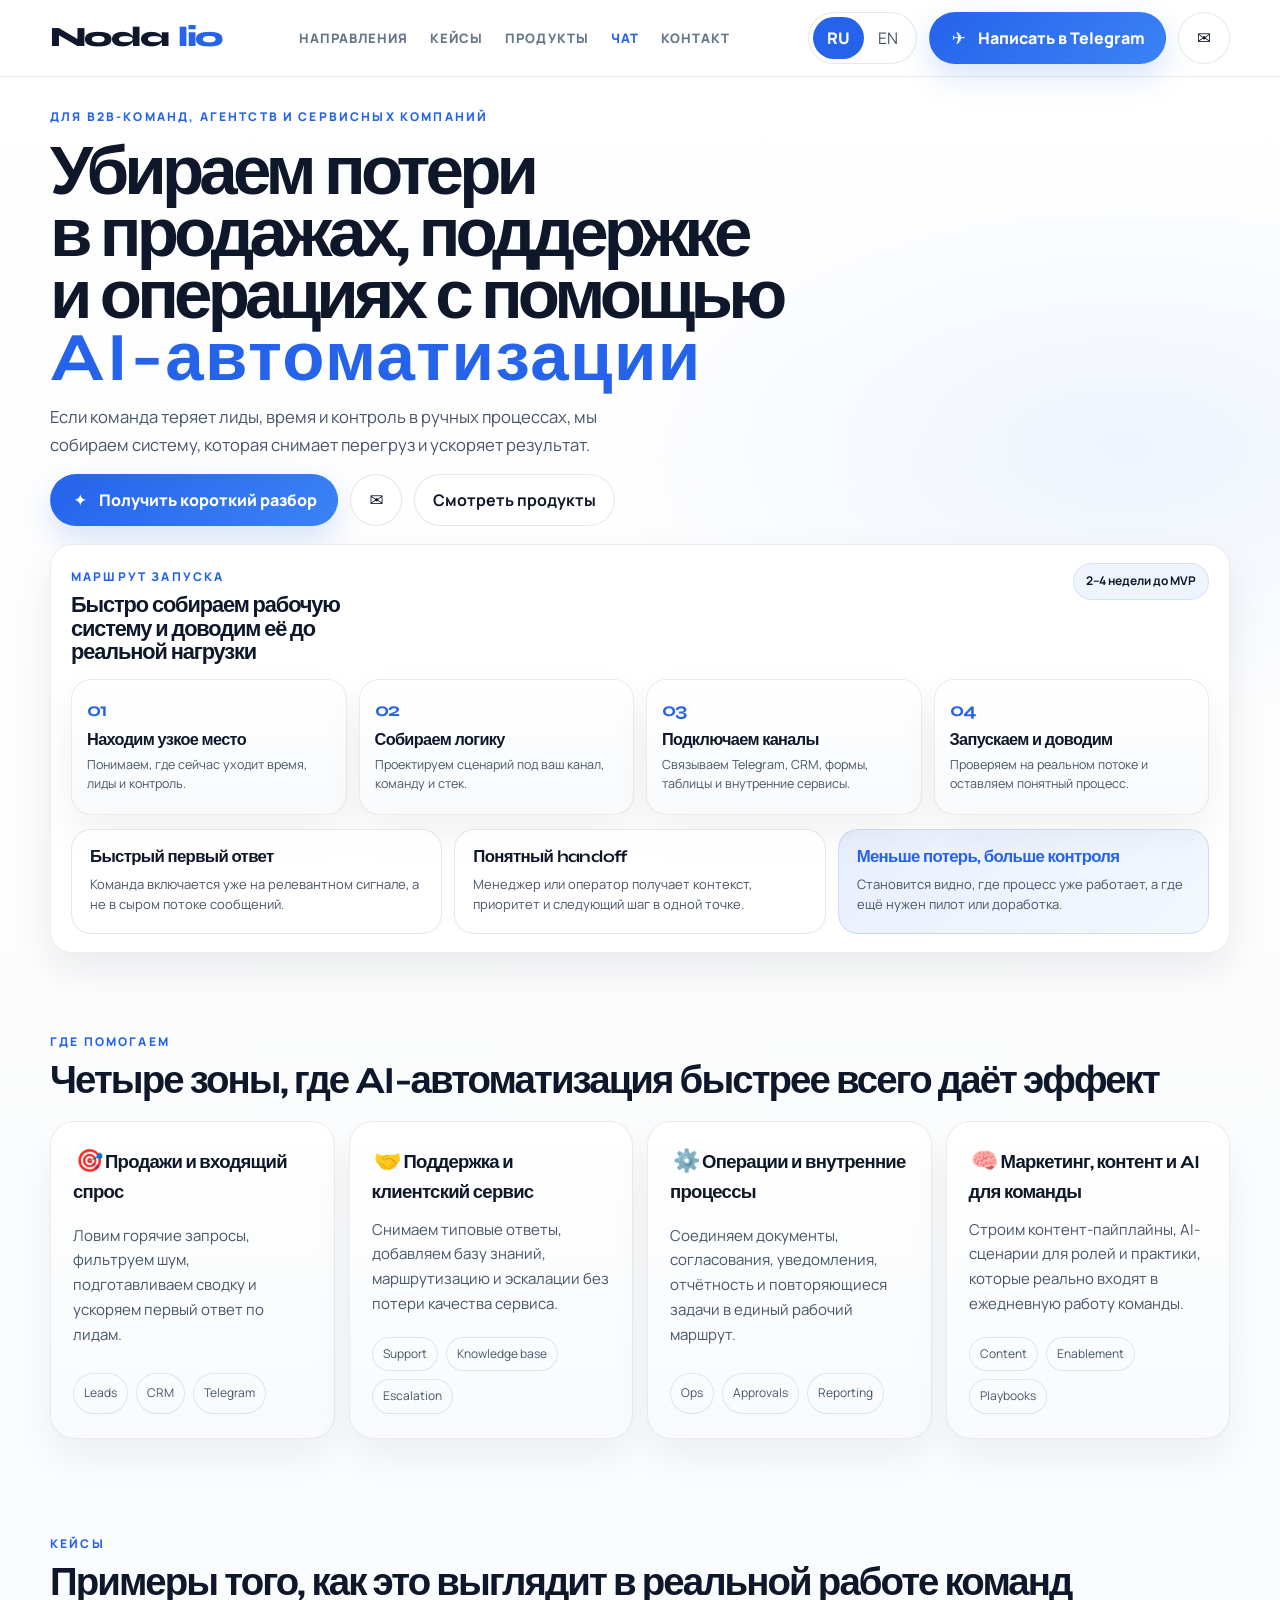
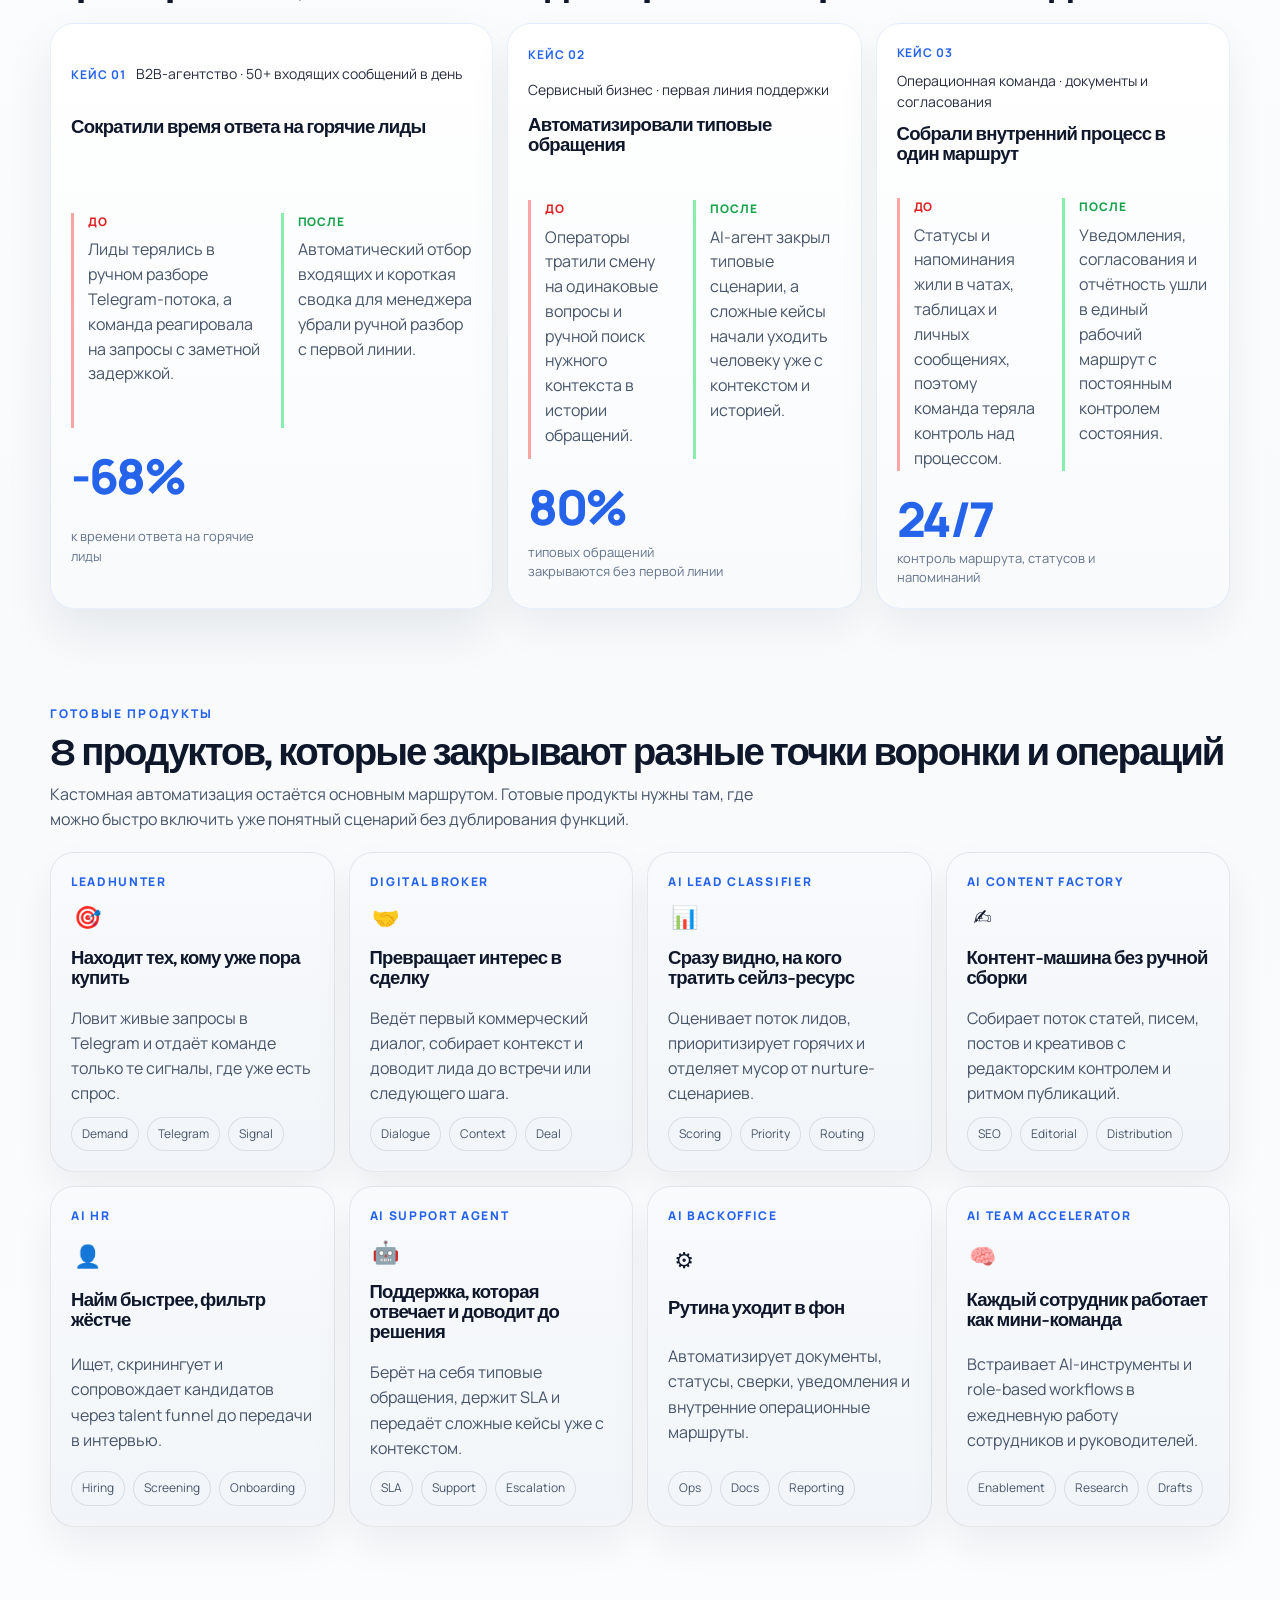
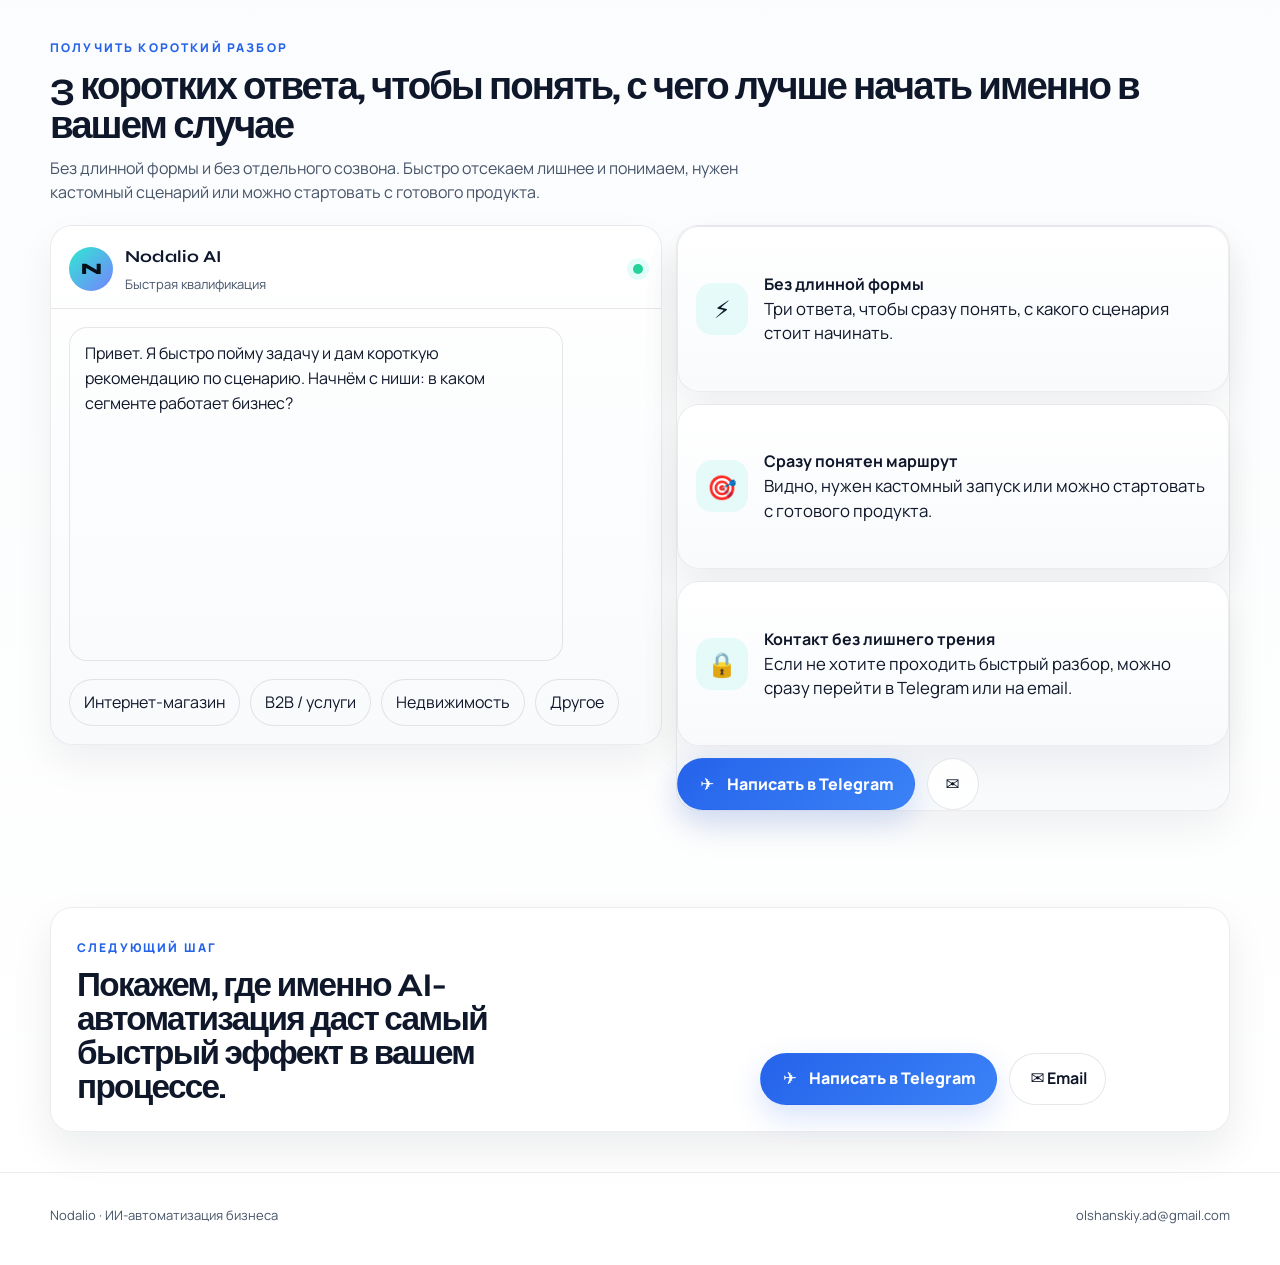
==== commit 26fa69cf: "Update index.html from nodalio-site" ====
--- a/index.html
+++ b/index.html
@@ -13,12 +13,12 @@
 <body>
   <header class="nav">
     <div class="container">
-      <a class="brand" href="#hero">Noda<span class="brand-accent">lio</span></a>
-      <nav class="top-rail" aria-label="Section navigation">
-        <a href="#offer"><span data-ru>Предложение</span><span data-en>Offer</span></a>
-        <a href="#cases"><span data-ru>Кейсы</span><span data-en>Cases</span></a>
-        <a href="#products"><span data-ru>Продукты</span><span data-en>Products</span></a>
-        <a href="#chat"><span data-ru>Чат</span><span data-en>Chat</span></a>
+      <a class="brand" href="#hero">Noda<span class="brand-accent">lio</span></a>
+      <nav class="top-rail" aria-label="Section navigation">
+        <a href="#implement"><span data-ru>Направления</span><span data-en>Capabilities</span></a>
+        <a href="#cases"><span data-ru>Кейсы</span><span data-en>Cases</span></a>
+        <a href="#products"><span data-ru>Продукты</span><span data-en>Products</span></a>
+        <a href="#chat"><span data-ru>Чат</span><span data-en>Chat</span></a>
         <a href="#contact"><span data-ru>Контакт</span><span data-en>Contact</span></a>
       </nav>
       <div class="nav-actions">
@@ -127,58 +127,9 @@
       </div>
     </section>
 
-    <section class="section compact">
-      <div class="container">
-        <div class="proof-strip" data-aos>
-          <article class="proof-item">
-            <strong><span data-ru>Короткий пилот</span><span data-en>Short pilot</span></strong>
-            <p><span data-ru>Сначала проверяем сценарий на реальном потоке, потом масштабируем.</span><span data-en>We validate the workflow on real traffic first, then scale.</span></p>
-          </article>
-          <article class="proof-item">
-            <strong><span data-ru>Понятный эффект</span><span data-en>Clear business impact</span></strong>
-            <p><span data-ru>До запуска видно, где вы получаете скорость, контроль или экономию времени.</span><span data-en>You see before launch where speed, control, or time savings come from.</span></p>
-          </article>
-          <article class="proof-item">
-            <strong><span data-ru>Без ломки стека</span><span data-en>No stack disruption</span></strong>
-            <p><span data-ru>Встраиваемся в Telegram, CRM, таблицы и формы без хаоса для команды.</span><span data-en>We plug into Telegram, CRM, spreadsheets, and forms without team chaos.</span></p>
-          </article>
-          <article class="proof-item">
-            <strong><span data-ru>Запуск с контролем</span><span data-en>Launch with control</span></strong>
-            <p><span data-ru>Команда получает понятные правила, точки эскалации и рабочий handoff.</span><span data-en>Your team gets clear rules, escalation points, and a working handoff.</span></p>
-          </article>
-        </div>
-      </div>
-    </section>
-
-    <section class="section compact" id="offer">
-      <div class="container">
-        <div class="section-head" data-aos>
-          <span class="label"><span data-ru>Что делаем</span><span data-en>What we do</span></span>
-          <h2><span data-ru>Находим узкое место, проектируем сценарий и запускаем решение без перегруза для команды.</span><span data-en>We find the bottleneck, design the workflow, and launch it without overloading the team.</span></h2>
-        </div>
-        <div class="service-cards">
-          <article class="service-card panel" data-aos>
-            <strong>01</strong>
-            <h3><span data-ru>Находим потери</span><span data-en>Find the losses</span></h3>
-            <p><span data-ru>Показываем, где команда теряет время, заявки, деньги и управляемость.</span><span data-en>We show exactly where the team is losing time, leads, money, and control.</span></p>
-          </article>
-          <article class="service-card panel" data-aos>
-            <strong>02</strong>
-            <h3><span data-ru>Проектируем решение</span><span data-en>Design the solution</span></h3>
-            <p><span data-ru>Собираем логику под ваш канал, команду, CRM и реальные ограничения бизнеса.</span><span data-en>We design the logic around your channel, team, CRM, and real business constraints.</span></p>
-          </article>
-          <article class="service-card panel" data-aos>
-            <strong>03</strong>
-            <h3><span data-ru>Запускаем и доводим</span><span data-en>Launch and refine</span></h3>
-            <p><span data-ru>Проверяем на реальной нагрузке и оставляем команде понятный рабочий сценарий.</span><span data-en>We validate it on real traffic and leave the team with a clear operating scenario.</span></p>
-          </article>
-        </div>
-      </div>
-    </section>
-
-    <section class="section" id="implement">
-      <div class="container">
-        <div class="section-head" data-aos>
+    <section class="section" id="implement">
+      <div class="container">
+        <div class="section-head" data-aos>
           <span class="label"><span data-ru>Где помогаем</span><span data-en>Where we help</span></span>
           <h2><span data-ru>Четыре зоны, где AI-автоматизация быстрее всего даёт эффект</span><span data-en>Four zones where AI automation creates the fastest impact</span></h2>
         </div>
@@ -268,36 +219,36 @@
     <!-- reserved slot for future #about section -->
 
     <section class="section" id="products">
-      <div class="container">
+      <div class="container">
         <div class="section-head" data-aos>
           <span class="label"><span data-ru>Готовые продукты</span><span data-en>Ready-made products</span></span>
-          <h2><span data-ru>Готовые продукты — быстрый старт там, где сценарий уже понятен</span><span data-en>Ready-made products are the fast-start option when the scenario is already clear</span></h2>
-          <p><span data-ru>Кастомная автоматизация остаётся основным маршрутом. Эти продукты нужны там, где задачу можно запустить быстрее по уже понятному сценарию.</span><span data-en>Custom automation remains the main route. These products are for cases where the workflow is already clear and can launch faster.</span></p>
-        </div>
-        <div class="products-grid products-grid--featured">
-          <a class="product-card product-card--flagship" data-aos href="leadhunter.html">
-            <div class="eyebrow">LeadHunter</div>
-            <div class="product-emoji" aria-hidden="true">🎯</div>
-            <h3><span data-ru>Горячие лиды из Telegram</span><span data-en>Hot leads from Telegram</span></h3>
-            <p><span data-ru>Мониторинг, отбор живых запросов и быстрый первый ответ в одном продукте.</span><span data-en>Monitoring, live-request filtering, and fast first replies in one product.</span></p>
-            <div class="mini"><span class="tag">24/7</span><span class="tag">Signal</span><span class="tag">Reply</span></div>
-          </a>
-          <a class="product-card product-card--flagship" data-aos href="digital-broker.html">
-            <div class="eyebrow">Digital Broker</div>
-            <div class="product-emoji" aria-hidden="true">🤝</div>
-            <h3><span data-ru>Брокер заявок и предложений</span><span data-en>Broker for requests and offers</span></h3>
-            <p><span data-ru>Собирает контекст, сравнивает варианты и готовит сделку для менеджера.</span><span data-en>Collects context, compares options, and prepares the deal for the team.</span></p>
-            <div class="mini"><span class="tag">CRM</span><span class="tag">Compare</span><span class="tag">Route</span></div>
-          </a>
-          <a class="product-card" data-aos href="lead-classifier.html"><div class="eyebrow">AI Lead Classifier</div><div class="product-emoji" aria-hidden="true">📊</div><h3><span data-ru>Приоритет лидов</span><span data-en>Lead prioritization</span></h3><p><span data-ru>Показывает, какие заявки стоит брать в работу в первую очередь.</span><span data-en>Shows which leads should be handled first.</span></p><div class="mini"><span class="tag">Priority</span><span class="tag">CRM</span></div></a>
-          <a class="product-card" data-aos href="content-factory.html"><div class="eyebrow">AI Content Factory</div><div class="product-emoji" aria-hidden="true">✍️</div><h3><span data-ru>Контент-завод</span><span data-en>Content factory</span></h3><p><span data-ru>Контент-пайплайн с редакторским контролем.</span><span data-en>Content pipeline with editorial control.</span></p><div class="mini"><span class="tag">SEO</span><span class="tag">Editorial</span></div></a>
-          <a class="product-card" data-aos href="ai-hr.html"><div class="eyebrow">AI HR</div><div class="product-emoji" aria-hidden="true">👤</div><h3><span data-ru>HR и онбординг</span><span data-en>HR and onboarding</span></h3><p><span data-ru>Первичный скрининг и быстрая передача кандидата в работу.</span><span data-en>First screening and fast candidate transfer into the hiring flow.</span></p><div class="mini"><span class="tag">Hiring</span><span class="tag">Screening</span></div></a>
-          <a class="product-card" data-aos href="support-agent.html"><div class="eyebrow">AI Support Agent</div><div class="product-emoji" aria-hidden="true">🤖</div><h3><span data-ru>Агент поддержки</span><span data-en>Support agent</span></h3><p><span data-ru>Типовые ответы, база знаний, эскалация.</span><span data-en>Common answers, knowledge base, escalation.</span></p><div class="mini"><span class="tag">24/7</span><span class="tag">KB</span></div></a>
-          <a class="product-card" data-aos href="backoffice.html"><div class="eyebrow">AI Backoffice</div><div class="product-emoji" aria-hidden="true">⚙️</div><h3><span data-ru>Бэкофис AI</span><span data-en>Backoffice AI</span></h3><p><span data-ru>Документы, согласования и операционные маршруты.</span><span data-en>Documents, approvals, and operational routes.</span></p><div class="mini"><span class="tag">Ops</span><span class="tag">Approvals</span></div></a>
-          <a class="product-card" data-aos href="ai-team-accelerator.html"><div class="eyebrow">AI Team Accelerator</div><div class="product-emoji" aria-hidden="true">🧠</div><h3><span data-ru>AI-акселератор команды</span><span data-en>AI Team Accelerator</span></h3><p><span data-ru>Внедряем AI в ежедневную работу команды и руководителей.</span><span data-en>We embed AI into the daily work of teams and team leads.</span></p><div class="mini"><span class="tag">Enablement</span><span class="tag">Workflows</span></div></a>
-        </div>
-      </div>
-    </section>
+          <h2><span data-ru>8 продуктов, которые закрывают разные точки воронки и операций</span><span data-en>8 products that cover different points across demand, service, and operations</span></h2>
+          <p><span data-ru>Кастомная автоматизация остаётся основным маршрутом. Готовые продукты нужны там, где можно быстро включить уже понятный сценарий без дублирования функций.</span><span data-en>Custom automation remains the main route. Ready-made products are for cases where a proven workflow can be launched fast without overlapping responsibilities.</span></p>
+        </div>
+        <div class="products-grid products-grid--featured">
+          <a class="product-card" data-aos href="leadhunter.html">
+            <div class="eyebrow">LeadHunter</div>
+            <div class="product-emoji" aria-hidden="true">🎯</div>
+            <h3><span data-ru>Находит тех, кому уже пора купить</span><span data-en>Finds the buyers who are ready now</span></h3>
+            <p><span data-ru>Ловит живые запросы в Telegram и отдаёт команде только те сигналы, где уже есть спрос.</span><span data-en>Catches live Telegram demand and passes only the signals where real intent is already present.</span></p>
+            <div class="mini"><span class="tag">Demand</span><span class="tag">Telegram</span><span class="tag">Signal</span></div>
+          </a>
+          <a class="product-card" data-aos href="digital-broker.html">
+            <div class="eyebrow">Digital Broker</div>
+            <div class="product-emoji" aria-hidden="true">🤝</div>
+            <h3><span data-ru>Превращает интерес в сделку</span><span data-en>Turns interest into a deal</span></h3>
+            <p><span data-ru>Ведёт первый коммерческий диалог, собирает контекст и доводит лида до встречи или следующего шага.</span><span data-en>Handles the first commercial exchange, gathers context, and moves the lead toward a meeting or next step.</span></p>
+            <div class="mini"><span class="tag">Dialogue</span><span class="tag">Context</span><span class="tag">Deal</span></div>
+          </a>
+          <a class="product-card" data-aos href="lead-classifier.html"><div class="eyebrow">AI Lead Classifier</div><div class="product-emoji" aria-hidden="true">📊</div><h3><span data-ru>Сразу видно, на кого тратить сейлз-ресурс</span><span data-en>See instantly where sales time is worth spending</span></h3><p><span data-ru>Оценивает поток лидов, приоритизирует горячих и отделяет мусор от nurture-сценариев.</span><span data-en>Scores the lead stream, prioritizes hot demand, and separates noise from nurture scenarios.</span></p><div class="mini"><span class="tag">Scoring</span><span class="tag">Priority</span><span class="tag">Routing</span></div></a>
+          <a class="product-card" data-aos href="content-factory.html"><div class="eyebrow">AI Content Factory</div><div class="product-emoji" aria-hidden="true">✍️</div><h3><span data-ru>Контент-машина без ручной сборки</span><span data-en>A content machine without manual assembly</span></h3><p><span data-ru>Собирает поток статей, писем, постов и креативов с редакторским контролем и ритмом публикаций.</span><span data-en>Builds a steady flow of articles, emails, posts, and creative assets with editorial control.</span></p><div class="mini"><span class="tag">SEO</span><span class="tag">Editorial</span><span class="tag">Distribution</span></div></a>
+          <a class="product-card" data-aos href="ai-hr.html"><div class="eyebrow">AI HR</div><div class="product-emoji" aria-hidden="true">👤</div><h3><span data-ru>Найм быстрее, фильтр жёстче</span><span data-en>Faster hiring, tighter filtering</span></h3><p><span data-ru>Ищет, скринингует и сопровождает кандидатов через talent funnel до передачи в интервью.</span><span data-en>Searches, screens, and routes candidates through the talent funnel up to the interview stage.</span></p><div class="mini"><span class="tag">Hiring</span><span class="tag">Screening</span><span class="tag">Onboarding</span></div></a>
+          <a class="product-card" data-aos href="support-agent.html"><div class="eyebrow">AI Support Agent</div><div class="product-emoji" aria-hidden="true">🤖</div><h3><span data-ru>Поддержка, которая отвечает и доводит до решения</span><span data-en>Support that replies and closes the issue</span></h3><p><span data-ru>Берёт на себя типовые обращения, держит SLA и передаёт сложные кейсы уже с контекстом.</span><span data-en>Handles recurring support requests, protects SLA, and escalates complex cases with context attached.</span></p><div class="mini"><span class="tag">SLA</span><span class="tag">Support</span><span class="tag">Escalation</span></div></a>
+          <a class="product-card" data-aos href="backoffice.html"><div class="eyebrow">AI Backoffice</div><div class="product-emoji" aria-hidden="true">⚙️</div><h3><span data-ru>Рутина уходит в фон</span><span data-en>Routine work fades into the background</span></h3><p><span data-ru>Автоматизирует документы, статусы, сверки, уведомления и внутренние операционные маршруты.</span><span data-en>Automates documents, statuses, reconciliations, notifications, and internal operating workflows.</span></p><div class="mini"><span class="tag">Ops</span><span class="tag">Docs</span><span class="tag">Reporting</span></div></a>
+          <a class="product-card" data-aos href="ai-team-accelerator.html"><div class="eyebrow">AI Team Accelerator</div><div class="product-emoji" aria-hidden="true">🧠</div><h3><span data-ru>Каждый сотрудник работает как мини-команда</span><span data-en>Each employee operates like a mini-team</span></h3><p><span data-ru>Встраивает AI-инструменты и role-based workflows в ежедневную работу сотрудников и руководителей.</span><span data-en>Embeds AI tools and role-based workflows into the daily work of specialists and team leads.</span></p><div class="mini"><span class="tag">Enablement</span><span class="tag">Research</span><span class="tag">Drafts</span></div></a>
+        </div>
+      </div>
+    </section>
 
     <section class="section" id="chat">
       <div class="container">
@@ -306,8 +257,8 @@
           <h2><span data-ru>3 коротких ответа, чтобы понять, с чего лучше начать именно в вашем случае</span><span data-en>3 short answers to see where your best starting point actually is</span></h2>
           <p><span data-ru>Без длинной формы и без отдельного созвона. Быстро отсекаем лишнее и понимаем, нужен кастомный сценарий или можно стартовать с готового продукта.</span><span data-en>No long form and no extra discovery call. We cut the noise fast and see whether you need a custom workflow or can start with a ready product.</span></p>
         </div>
-        <div class="chat-grid chat-grid--balanced">
-          <article class="chat-shell panel" data-aos id="chatRoot">
+        <div class="chat-grid chat-grid--balanced">
+          <article class="chat-shell panel" data-aos id="chatRoot">
             <div class="chat-head">
               <div class="avatar">N</div>
               <div>
@@ -320,23 +271,23 @@
               <div class="msg" id="chatGreeting"></div>
             </div>
             <div class="chat-actions" id="chatActions"></div>
-          </article>
-          <aside class="chat-aside panel" data-aos>
-            <div class="contact-stack">
-              <div class="contact-benefit">
-                <span class="benefit-icon" aria-hidden="true">⚡</span>
-                <p><span data-ru>Быстро отсеиваем лишнее и сразу понимаем, где искать основной эффект.</span><span data-en>We cut the noise fast and quickly see where the main upside is.</span></p>
-              </div>
-              <div class="contact-benefit">
-                <span class="benefit-icon" aria-hidden="true">🎯</span>
-                <p><span data-ru>После трёх ответов уже видно, нужен кастомный сценарий или готовый продукт.</span><span data-en>After three answers, it becomes clear whether you need a custom workflow or a ready-made product.</span></p>
-              </div>
-              <div class="contact-benefit">
-                <span class="benefit-icon" aria-hidden="true">🔒</span>
-                <p><span data-ru>Если не хотите проходить быстрый разбор, можно сразу перейти в Telegram или на email.</span><span data-en>If you prefer to skip the quick review, you can go straight to Telegram or email.</span></p>
-              </div>
-            </div>
-            <div class="chat-contact-links">
+          </article>
+          <aside class="chat-aside panel" data-aos>
+            <div class="contact-stack">
+              <div class="contact-benefit">
+                <span class="benefit-icon" aria-hidden="true">⚡</span>
+                <div><strong><span data-ru>Без длинной формы</span><span data-en>No long form</span></strong><p><span data-ru>Три ответа, чтобы сразу понять, с какого сценария стоит начинать.</span><span data-en>Three answers to see which workflow is the right place to start.</span></p></div>
+              </div>
+              <div class="contact-benefit">
+                <span class="benefit-icon" aria-hidden="true">🎯</span>
+                <div><strong><span data-ru>Сразу понятен маршрут</span><span data-en>Clear route right away</span></strong><p><span data-ru>Видно, нужен кастомный запуск или можно стартовать с готового продукта.</span><span data-en>You can see whether a custom rollout is needed or a ready-made product is enough.</span></p></div>
+              </div>
+              <div class="contact-benefit">
+                <span class="benefit-icon" aria-hidden="true">🔒</span>
+                <div><strong><span data-ru>Контакт без лишнего трения</span><span data-en>Low-friction contact</span></strong><p><span data-ru>Если не хотите проходить быстрый разбор, можно сразу перейти в Telegram или на email.</span><span data-en>If you prefer to skip the quick review, you can go straight to Telegram or email.</span></p></div>
+              </div>
+            </div>
+            <div class="chat-contact-links">
               <a class="cta" href="https://t.me/olshanskiy_ad" target="_blank" rel="noreferrer"><span class="btn-icon" aria-hidden="true">✈</span><span data-ru>Написать в Telegram</span><span data-en>Contact via Telegram</span></a>
               <a class="mail-cta icon-only" href="mailto:olshanskiy.ad@gmail.com" aria-label="olshanskiy.ad@gmail.com" title="olshanskiy.ad@gmail.com"><span class="btn-icon" aria-hidden="true">✉</span></a>
             </div>
--- a/preview.css
+++ b/preview.css
@@ -1,26 +1,26 @@
-@import url('https://fonts.googleapis.com/css2?family=Syne:wght@600;700;800&family=Manrope:wght@400;500;600;700&display=swap');
-
+@import url('https://fonts.googleapis.com/css2?family=Syne:wght@600;700;800&family=Manrope:wght@400;500;600;700&display=swap');
+
 :root{
-  --bg:#070910;
-  --bg2:#0b1020;
-  --card:#101528;
-  --card2:#0f1320;
-  --line:rgba(255,255,255,.08);
-  --line-strong:rgba(37,243,210,.18);
-  --text:#f4f7ff;
-  --muted:#9aa5c0;
-  --muted-2:#7a849f;
-  --accent:#24e7d0;
-  --accent-2:#6f7cff;
-  --accent-soft:rgba(36,231,208,.12);
-  --warn:#ff6b8f;
-  --shadow:0 18px 60px rgba(0,0,0,.38);
+  --bg:#ffffff;
+  --bg2:#f8fafc;
+  --card:#ffffff;
+  --card2:#f1f5f9;
+  --line:rgba(15,23,42,.10);
+  --line-strong:rgba(37,99,235,.16);
+  --text:#0f172a;
+  --muted:#475569;
+  --muted-2:#64748b;
+  --accent:#2563eb;
+  --accent-2:#1d4ed8;
+  --accent-soft:rgba(37,99,235,.08);
+  --warn:#dc2626;
+  --shadow:0 18px 45px rgba(15,23,42,.08);
   --radius:22px;
   --radius-sm:14px;
   --container:1180px;
 }
-
-*{box-sizing:border-box}
+
+*{box-sizing:border-box}
 html{scroll-behavior:smooth}
 section[id]{
   scroll-margin-top:112px;
@@ -29,9 +29,9 @@
   margin:0;
   color:var(--text);
   background:
-    radial-gradient(1200px 700px at 15% -10%, rgba(36,231,208,.10), transparent 60%),
-    radial-gradient(900px 500px at 85% 10%, rgba(111,124,255,.12), transparent 58%),
-    linear-gradient(180deg, #05060b 0%, #090c15 50%, #070910 100%);
+    radial-gradient(1100px 620px at 8% -10%, rgba(37,99,235,.10), transparent 55%),
+    radial-gradient(900px 480px at 88% 10%, rgba(59,130,246,.08), transparent 58%),
+    linear-gradient(180deg, #ffffff 0%, #f8fafc 52%, #ffffff 100%);
   font-family:'Manrope',system-ui,sans-serif;
   line-height:1.55;
   overflow-x:hidden;
@@ -40,983 +40,1032 @@
 [hidden]{
   display:none !important;
 }
-
+
 body::before{
-  content:"";
-  position:fixed;inset:0;
-  background-image:url("data:image/svg+xml,%3Csvg xmlns='http://www.w3.org/2000/svg' width='220' height='220'%3E%3Cfilter id='n'%3E%3CfeTurbulence type='fractalNoise' baseFrequency='.9' numOctaves='2' stitchTiles='stitch'/%3E%3C/filter%3E%3Crect width='220' height='220' filter='url(%23n)' opacity='.04'/%3E%3C/svg%3E");
-  pointer-events:none;mix-blend-mode:soft-light;opacity:.75;z-index:0;
-}
-
-a{color:inherit;text-decoration:none}
-img,svg,canvas{display:block;max-width:100%}
-button,input,textarea{font:inherit}
-
-.container{width:min(var(--container), calc(100% - 40px));margin:0 auto;position:relative;z-index:1}
-.section{padding:56px 0}
-.section.compact{padding:40px 0}
-
-.label{
-  display:inline-flex;align-items:center;gap:8px;
-  font-size:12px;letter-spacing:.18em;text-transform:uppercase;
-  color:var(--accent);font-weight:800;
-}
-
+  content:"";
+  position:fixed;inset:0;
+  background-image:url("data:image/svg+xml,%3Csvg xmlns='http://www.w3.org/2000/svg' width='220' height='220'%3E%3Cfilter id='n'%3E%3CfeTurbulence type='fractalNoise' baseFrequency='.9' numOctaves='2' stitchTiles='stitch'/%3E%3C/filter%3E%3Crect width='220' height='220' filter='url(%23n)' opacity='.04'/%3E%3C/svg%3E");
+  pointer-events:none;mix-blend-mode:soft-light;opacity:.22;z-index:0;
+}
+
+a{color:inherit;text-decoration:none}
+img,svg,canvas{display:block;max-width:100%}
+button,input,textarea{font:inherit}
+
+.container{width:min(var(--container), calc(100% - 40px));margin:0 auto;position:relative;z-index:1}
+.section{padding:56px 0}
+.section.compact{padding:40px 0}
+
+.label{
+  display:inline-flex;align-items:center;gap:8px;
+  font-size:12px;letter-spacing:.18em;text-transform:uppercase;
+  color:var(--accent);font-weight:800;
+}
+
 .panel{
-  background:linear-gradient(180deg, rgba(18,23,39,.94), rgba(12,15,28,.92));
+  background:linear-gradient(180deg, rgba(255,255,255,.96), rgba(248,250,252,.98));
   border:1px solid var(--line);
   border-radius:var(--radius);
   box-shadow:var(--shadow);
 }
-
+
 .nav{
   position:fixed;top:0;left:0;right:0;z-index:40;
   backdrop-filter:blur(18px);
-  background:rgba(5,6,11,.55);
-  border-bottom:1px solid rgba(255,255,255,.06);
-}
-.nav .container{
-  min-height:76px;display:flex;align-items:center;justify-content:space-between;gap:16px;
-}
-.brand{
-  display:inline-flex;align-items:center;gap:10px;
-  font-family:'Syne',sans-serif;font-size:28px;font-weight:800;letter-spacing:-.06em;
-}
-.brand b{color:var(--accent)}
-.brand-accent{color:var(--accent)}
-.btn-icon{display:inline-flex;align-items:center;justify-content:center;min-width:1.1em;font-size:1.05em;line-height:1}
-.nav-actions{display:flex;align-items:center;gap:12px;flex-wrap:wrap;justify-content:flex-end}
+  background:rgba(255,255,255,.84);
+  border-bottom:1px solid rgba(15,23,42,.08);
+}
+.nav .container{
+  min-height:76px;display:flex;align-items:center;justify-content:space-between;gap:16px;
+}
+.brand{
+  display:inline-flex;align-items:center;gap:10px;
+  font-family:'Syne',sans-serif;font-size:28px;font-weight:800;letter-spacing:-.06em;
+}
+.brand b{color:var(--accent)}
+.brand-accent{color:var(--accent)}
+.btn-icon{display:inline-flex;align-items:center;justify-content:center;min-width:1.1em;font-size:1.05em;line-height:1}
+.nav-actions{display:flex;align-items:center;gap:12px;flex-wrap:wrap;justify-content:flex-end}
 .lang{
-  display:inline-flex;padding:4px;border-radius:999px;background:rgba(255,255,255,.04);border:1px solid var(--line);
-}
-.lang button{
-  border:0;background:transparent;color:var(--muted);padding:9px 14px;border-radius:999px;cursor:pointer;
-  transition:opacity .22s ease, background .22s ease, color .22s ease;
-}
-.lang button.active{background:var(--accent);color:#041016;font-weight:800}
-.cta{
-  display:inline-flex;align-items:center;justify-content:center;gap:10px;
+  display:inline-flex;padding:4px;border-radius:999px;background:rgba(255,255,255,.92);border:1px solid var(--line);
+}
+.lang button{
+  border:0;background:transparent;color:var(--muted);padding:9px 14px;border-radius:999px;cursor:pointer;
+  transition:opacity .22s ease, background .22s ease, color .22s ease;
+}
+.lang button.active{background:var(--accent);color:#fff;font-weight:800}
+.cta{
+  display:inline-flex;align-items:center;justify-content:center;gap:10px;
   min-height:52px;padding:0 20px;border-radius:999px;border:1px solid transparent;
-  background:linear-gradient(135deg, #1fe9d1, #3ddcff);
-  color:#001015;font-weight:800;box-shadow:0 12px 30px rgba(36,231,208,.22);
+  background:linear-gradient(135deg, #2563eb, #3b82f6);
+  color:#fff;font-weight:800;box-shadow:0 12px 30px rgba(37,99,235,.18);
   transition:transform .2s ease, box-shadow .2s ease, opacity .2s ease;
 }
-.cta:hover{transform:translateY(-1px);box-shadow:0 16px 36px rgba(36,231,208,.28)}
+.cta:hover{transform:translateY(-1px);box-shadow:0 16px 36px rgba(37,99,235,.24)}
 .mail-cta{
   display:inline-flex;align-items:center;justify-content:center;
   min-height:52px;padding:0 18px;border-radius:999px;
-  border:1px solid var(--line);background:rgba(255,255,255,.02);
+  border:1px solid var(--line);background:rgba(255,255,255,.92);
   color:var(--text);font-weight:700;
   transition:transform .2s ease,border-color .2s ease,background .2s ease;
 }
-.mail-cta:hover{transform:translateY(-1px);border-color:rgba(36,231,208,.22);background:rgba(36,231,208,.06)}
-.mail-cta.icon-only{
-  width:52px;
-  padding:0;
-}
-
-.hero{
-  padding:80px 0 22px;
-}
-.hero-grid{
-  display:grid;grid-template-columns:minmax(0,1.34fr) minmax(320px,.66fr);gap:20px;align-items:stretch;
-}
-.hero-copy,.hero-visual,.offer-grid,.why-grid,.impl-grid,.cases-grid,.products-grid,.memo-grid,.chat-grid,.faq-grid,.steps-grid,.contact-grid{
-  display:grid;
-}
-.hero-copy{
-  gap:12px;align-content:start;max-width:780px;
-}
-.hero-kicker{
-  display:inline-flex;align-items:center;gap:10px;width:fit-content;
-  padding:8px 14px;border-radius:999px;border:1px solid rgba(36,231,208,.18);
-  background:rgba(36,231,208,.08);color:var(--accent);font-size:12px;font-weight:800;letter-spacing:.12em;text-transform:uppercase;
-}
-.hero-title{
-  margin:0;
-  font-family:'Syne',sans-serif;font-size:clamp(2.45rem,5.4vw,5.05rem);line-height:.9;letter-spacing:-.07em;
-}
-.hero-title .accent{color:var(--accent)}
-.hero-sub{
-  margin:0;max-width:58ch;font-size:1.03rem;color:var(--muted);line-height:1.7;
-}
-.hero-actions{display:flex;gap:12px;flex-wrap:wrap;margin-top:2px}
+.mail-cta:hover{transform:translateY(-1px);border-color:rgba(37,99,235,.22);background:rgba(37,99,235,.06)}
+.mail-cta.icon-only{
+  width:52px;
+  padding:0;
+}
+
+.hero{
+  padding:80px 0 22px;
+}
+.hero-grid{
+  display:grid;grid-template-columns:minmax(0,1.34fr) minmax(320px,.66fr);gap:20px;align-items:stretch;
+}
+.hero-copy,.hero-visual,.offer-grid,.why-grid,.impl-grid,.cases-grid,.products-grid,.memo-grid,.chat-grid,.faq-grid,.steps-grid,.contact-grid{
+  display:grid;
+}
+.hero-copy{
+  gap:12px;align-content:start;max-width:780px;
+}
+.hero-kicker{
+  display:inline-flex;align-items:center;gap:10px;width:fit-content;
+  padding:8px 14px;border-radius:999px;border:1px solid rgba(36,231,208,.18);
+  background:rgba(36,231,208,.08);color:var(--accent);font-size:12px;font-weight:800;letter-spacing:.12em;text-transform:uppercase;
+}
+.hero-title{
+  margin:0;
+  font-family:'Syne',sans-serif;font-size:clamp(2.45rem,5.4vw,5.05rem);line-height:.9;letter-spacing:-.07em;
+}
+.hero-title .accent{color:var(--accent)}
+.hero-sub{
+  margin:0;max-width:58ch;font-size:1.03rem;color:var(--muted);line-height:1.7;
+}
+.hero-actions{display:flex;gap:12px;flex-wrap:wrap;margin-top:2px}
 .ghost{
   display:inline-flex;align-items:center;justify-content:center;min-height:52px;padding:0 18px;border-radius:999px;
-  border:1px solid var(--line);background:rgba(255,255,255,.02);color:var(--text);font-weight:700;
-}
-.ghost:hover{border-color:rgba(36,231,208,.26)}
-.hero-meta{display:flex;flex-wrap:wrap;gap:10px;margin-top:2px}
-.chip{
-  display:inline-flex;align-items:center;gap:8px;padding:8px 12px;border-radius:999px;
-  border:1px solid var(--line);background:rgba(255,255,255,.02);color:var(--muted);font-size:13px;
-}
-.chip b{color:var(--text)}
-
-.mini-nav{
-  position:sticky;
-  top:86px;
-  z-index:36;
-  margin:14px auto 0;
-  padding:0;
-  background:none;
-  backdrop-filter:none;
-  width:100%;
-}
-.mini-nav .container{
-  display:flex;gap:8px;flex-wrap:nowrap;overflow-x:auto;scrollbar-width:none;
-  width:min(var(--container), calc(100% - 40px));
-  padding:10px 12px;
-  border:1px solid rgba(255,255,255,.08);
-  border-radius:999px;
-  background:rgba(7,9,16,.72);
-  box-shadow:0 14px 40px rgba(0,0,0,.22);
-}
-.mini-nav a{
-  display:flex;align-items:center;justify-content:flex-start;gap:8px;flex:0 0 auto;
-  padding:10px 13px;border-radius:999px;border:1px solid var(--line);
-  background:rgba(255,255,255,.02);color:var(--muted);font-size:13px;font-weight:700;
-  transition:transform .18s ease,border-color .18s ease,background .18s ease,color .18s ease;
-}
-.mini-nav a:hover{transform:translateY(-1px);border-color:rgba(36,231,208,.24);background:rgba(36,231,208,.06);color:var(--text)}
-.mini-nav a.active{
-  border-color:rgba(36,231,208,.34);
-  background:linear-gradient(135deg, rgba(36,231,208,.18), rgba(111,124,255,.10));
-  color:var(--text);
-  box-shadow:0 10px 28px rgba(36,231,208,.10);
-}
-
-.hero-visual{
-  gap:12px;align-content:start;
-}
-.hero-visual-top{
-  padding:16px 16px 12px;border-radius:24px;border:1px solid var(--line);
-  background:linear-gradient(180deg, rgba(15,18,31,.92), rgba(11,13,22,.96));
-}
-.hero-graph{
-  min-height:220px;
-  position:relative;
-  overflow:hidden;
-  margin-top:12px;
-  border-radius:20px;
-}
-.hero-graph .graph-node{
-  max-width:46%;
-}
-.hero-graph .graph-node.a{left:16px;top:16px}
-.hero-graph .graph-node.b{right:18px;top:24px}
-.hero-graph .graph-node.c{left:42px;bottom:24px}
-.hero-graph .graph-node.d{right:20px;bottom:18px}
-.hero-graph .graph-line.l1{left:98px;top:98px;width:44%}
-.hero-graph .graph-line.l2{left:150px;top:162px;width:34%}
-.process-strip{
-  display:grid;
-  grid-template-columns:repeat(4,1fr);
-  gap:10px;
-}
-.process-strip--wide{grid-template-columns:repeat(5,1fr)}
-.process-step{
-  padding:12px 12px 11px;
-  border-radius:18px;
-  border:1px solid var(--line);
-  background:rgba(255,255,255,.02);
-}
-.process-step strong{display:block;font-family:'Syne',sans-serif;font-size:16px;letter-spacing:-.04em;margin-bottom:5px;color:var(--accent)}
-.process-step span{font-size:12px;color:var(--muted)}
-.hero-graph::before,
-.hero-graph::after{
-  content:"";position:absolute;border-radius:999px;filter:blur(36px);
-}
-.hero-graph::before{width:220px;height:220px;right:-48px;top:10px;background:rgba(36,231,208,.14)}
-.hero-graph::after{width:160px;height:160px;left:-18px;bottom:8px;background:rgba(111,124,255,.16)}
-.graph-node{
-  position:absolute;padding:12px 14px;border-radius:18px;border:1px solid rgba(255,255,255,.08);
-  background:rgba(9,12,21,.88);box-shadow:0 18px 28px rgba(0,0,0,.24);font-size:13px;color:var(--muted);
-}
-.graph-node strong{display:block;color:var(--text);margin-bottom:4px;font-size:15px}
-.graph-node.a{left:16px;top:16px}
-.graph-node.b{right:18px;top:28px}
-.graph-node.c{left:58px;bottom:24px}
-.graph-node.d{right:26px;bottom:20px}
-.graph-line{
-  position:absolute;height:1px;background:linear-gradient(90deg, transparent, rgba(36,231,208,.7), transparent);
-  opacity:.85;
-}
-.graph-line.l1{left:94px;top:98px;width:48%}
-.graph-line.l2{left:150px;top:160px;width:36%}
-.hero-visual-stats{
-  display:grid;grid-template-columns:repeat(3,1fr);gap:10px;
-}
-.stat{
-  padding:12px;border-radius:18px;border:1px solid var(--line);
-  background:rgba(255,255,255,.02);
-}
-.stat b{display:block;font-family:'Syne',sans-serif;font-size:22px;letter-spacing:-.04em;margin-bottom:4px}
-.stat span{font-size:12px;color:var(--muted)}
-
-.section-head{display:grid;gap:10px;margin-bottom:20px}
-.section-head h2{
-  margin:0;font-family:'Syne',sans-serif;font-size:clamp(1.8rem,3vw,3rem);line-height:1.02;letter-spacing:-.05em;
-}
-.section-head p{margin:0;max-width:72ch;color:var(--muted)}
-
-.offer-panel{
-  display:grid;grid-template-columns:1.08fr .92fr;gap:18px;padding:24px;border-radius:28px;
-  border:1px solid rgba(255,255,255,.08);
-  background:linear-gradient(180deg, rgba(16,19,32,.96), rgba(9,10,16,.96));
-}
-.offer-title{margin:8px 0 10px;font-family:'Syne',sans-serif;font-size:clamp(1.5rem,2.4vw,2.45rem);line-height:1.05;letter-spacing:-.05em}
-.offer-copy,.why-card p,.impl-card p,.case-card p,.memo-card p,.faq-item p,.product-card p{color:var(--muted);margin:0}
-.offer-points{display:grid;gap:12px}
-.offer-point{
-  padding:16px;border-radius:20px;border:1px solid var(--line);background:rgba(255,255,255,.02)
-}
-.offer-point strong{display:block;margin-bottom:8px;color:var(--text)}
-.offer-point span{color:var(--muted);font-size:14px}
-
-.card-emoji,
-.product-emoji{
-  display:inline-flex;align-items:center;justify-content:center;
-  width:32px;height:32px;
-  margin-bottom:4px;
-  font-size:22px;
-  filter:saturate(1.05);
-}
-
-.impl-grid,.cases-grid,.products-grid,.memo-grid,.chat-grid,.faq-grid,.steps-grid,.contact-grid{
-  grid-template-columns:repeat(3,1fr);gap:14px;
-}
-.impl-card,.case-card,.memo-card,.step-card,.contact-card,.chat-card,.product-card,.faq-item{
-  padding:20px;border-radius:24px;border:1px solid var(--line);
-  background:linear-gradient(180deg, rgba(16,19,32,.94), rgba(12,15,24,.92));
-}
-.why-card h3,.impl-card h3,.case-card h3,.memo-card h3,.step-card h3,.contact-card h3,.product-card h3,.faq-item summary h3,.faq-item summary h4{
-  margin:0 0 8px;font-family:'Syne',sans-serif;font-size:1.16rem;letter-spacing:-.04em;line-height:1.08;
-}
-.kpi{
-  font-family:'Syne',sans-serif;font-size:2.1rem;line-height:1;color:var(--accent);margin-bottom:10px;
-}
-.tag-row{display:flex;flex-wrap:wrap;gap:8px;margin-top:12px}
-.tag{
-  display:inline-flex;align-items:center;padding:7px 10px;border-radius:999px;
-  border:1px solid var(--line);background:rgba(255,255,255,.02);color:var(--muted);font-size:12px;
-}
-
-.impl-grid{grid-template-columns:repeat(2,1fr)}
-.impl-card{display:grid;gap:8px}
-
-.cases-grid{grid-template-columns:repeat(3,1fr)}
-.case-card{display:grid;gap:10px}
-.case-meta{display:flex;justify-content:space-between;gap:12px;color:var(--muted-2);font-size:12px;text-transform:uppercase;letter-spacing:.14em}
-
-.product-section{padding-top:32px}
-.problem-grid{display:grid;grid-template-columns:repeat(3,1fr);gap:14px}
-.comparison-table{
-  display:grid;gap:10px;padding:18px;border:1px solid var(--line);border-radius:var(--radius);background:var(--panel-soft)
-}
-.comparison-head,.comparison-row{
-  display:grid;grid-template-columns:1.1fr 1fr 1fr;gap:12px;align-items:start
-}
-.comparison-head{
-  padding-bottom:8px;color:var(--muted-2);font-size:12px;text-transform:uppercase;letter-spacing:.14em
-}
+  border:1px solid var(--line);background:rgba(255,255,255,.78);color:var(--text);font-weight:700;
+}
+.ghost:hover{border-color:rgba(37,99,235,.26)}
+.hero-meta{display:flex;flex-wrap:wrap;gap:10px;margin-top:2px}
+.chip{
+  display:inline-flex;align-items:center;gap:8px;padding:8px 12px;border-radius:999px;
+  border:1px solid var(--line);background:rgba(255,255,255,.02);color:var(--muted);font-size:13px;
+}
+.chip b{color:var(--text)}
+
+.mini-nav{
+  position:sticky;
+  top:86px;
+  z-index:36;
+  margin:14px auto 0;
+  padding:0;
+  background:none;
+  backdrop-filter:none;
+  width:100%;
+}
+.mini-nav .container{
+  display:flex;gap:8px;flex-wrap:nowrap;overflow-x:auto;scrollbar-width:none;
+  width:min(var(--container), calc(100% - 40px));
+  padding:10px 12px;
+  border:1px solid rgba(255,255,255,.08);
+  border-radius:999px;
+  background:rgba(7,9,16,.72);
+  box-shadow:0 14px 40px rgba(0,0,0,.22);
+}
+.mini-nav a{
+  display:flex;align-items:center;justify-content:flex-start;gap:8px;flex:0 0 auto;
+  padding:10px 13px;border-radius:999px;border:1px solid var(--line);
+  background:rgba(255,255,255,.02);color:var(--muted);font-size:13px;font-weight:700;
+  transition:transform .18s ease,border-color .18s ease,background .18s ease,color .18s ease;
+}
+.mini-nav a:hover{transform:translateY(-1px);border-color:rgba(36,231,208,.24);background:rgba(36,231,208,.06);color:var(--text)}
+.mini-nav a.active{
+  border-color:rgba(36,231,208,.34);
+  background:linear-gradient(135deg, rgba(36,231,208,.18), rgba(111,124,255,.10));
+  color:var(--text);
+  box-shadow:0 10px 28px rgba(36,231,208,.10);
+}
+
+.hero-visual{
+  gap:12px;align-content:start;
+}
+.hero-visual-top{
+  padding:16px 16px 12px;border-radius:24px;border:1px solid var(--line);
+  background:linear-gradient(180deg, rgba(15,18,31,.92), rgba(11,13,22,.96));
+}
+.hero-graph{
+  min-height:220px;
+  position:relative;
+  overflow:hidden;
+  margin-top:12px;
+  border-radius:20px;
+}
+.hero-graph .graph-node{
+  max-width:46%;
+}
+.hero-graph .graph-node.a{left:16px;top:16px}
+.hero-graph .graph-node.b{right:18px;top:24px}
+.hero-graph .graph-node.c{left:42px;bottom:24px}
+.hero-graph .graph-node.d{right:20px;bottom:18px}
+.hero-graph .graph-line.l1{left:98px;top:98px;width:44%}
+.hero-graph .graph-line.l2{left:150px;top:162px;width:34%}
+.process-strip{
+  display:grid;
+  grid-template-columns:repeat(4,1fr);
+  gap:10px;
+}
+.process-strip--wide{grid-template-columns:repeat(5,1fr)}
+.process-step{
+  padding:12px 12px 11px;
+  border-radius:18px;
+  border:1px solid var(--line);
+  background:rgba(255,255,255,.02);
+}
+.process-step strong{display:block;font-family:'Syne',sans-serif;font-size:16px;letter-spacing:-.04em;margin-bottom:5px;color:var(--accent)}
+.process-step span{font-size:12px;color:var(--muted)}
+.hero-graph::before,
+.hero-graph::after{
+  content:"";position:absolute;border-radius:999px;filter:blur(36px);
+}
+.hero-graph::before{width:220px;height:220px;right:-48px;top:10px;background:rgba(36,231,208,.14)}
+.hero-graph::after{width:160px;height:160px;left:-18px;bottom:8px;background:rgba(111,124,255,.16)}
+.graph-node{
+  position:absolute;padding:12px 14px;border-radius:18px;border:1px solid rgba(255,255,255,.08);
+  background:rgba(9,12,21,.88);box-shadow:0 18px 28px rgba(0,0,0,.24);font-size:13px;color:var(--muted);
+}
+.graph-node strong{display:block;color:var(--text);margin-bottom:4px;font-size:15px}
+.graph-node.a{left:16px;top:16px}
+.graph-node.b{right:18px;top:28px}
+.graph-node.c{left:58px;bottom:24px}
+.graph-node.d{right:26px;bottom:20px}
+.graph-line{
+  position:absolute;height:1px;background:linear-gradient(90deg, transparent, rgba(36,231,208,.7), transparent);
+  opacity:.85;
+}
+.graph-line.l1{left:94px;top:98px;width:48%}
+.graph-line.l2{left:150px;top:160px;width:36%}
+.hero-visual-stats{
+  display:grid;grid-template-columns:repeat(3,1fr);gap:10px;
+}
+.stat{
+  padding:12px;border-radius:18px;border:1px solid var(--line);
+  background:rgba(255,255,255,.02);
+}
+.stat b{display:block;font-family:'Syne',sans-serif;font-size:22px;letter-spacing:-.04em;margin-bottom:4px}
+.stat span{font-size:12px;color:var(--muted)}
+
+.section-head{display:grid;gap:10px;margin-bottom:20px}
+.section-head h2{
+  margin:0;font-family:'Syne',sans-serif;font-size:clamp(1.8rem,3vw,3rem);line-height:1.02;letter-spacing:-.05em;
+}
+.section-head p{margin:0;max-width:72ch;color:var(--muted)}
+
+.offer-panel{
+  display:grid;grid-template-columns:1.08fr .92fr;gap:18px;padding:24px;border-radius:28px;
+  border:1px solid rgba(255,255,255,.08);
+  background:linear-gradient(180deg, rgba(16,19,32,.96), rgba(9,10,16,.96));
+}
+.offer-title{margin:8px 0 10px;font-family:'Syne',sans-serif;font-size:clamp(1.5rem,2.4vw,2.45rem);line-height:1.05;letter-spacing:-.05em}
+.offer-copy,.why-card p,.impl-card p,.case-card p,.memo-card p,.faq-item p,.product-card p{color:var(--muted);margin:0}
+.offer-points{display:grid;gap:12px}
+.offer-point{
+  padding:16px;border-radius:20px;border:1px solid var(--line);background:rgba(255,255,255,.02)
+}
+.offer-point strong{display:block;margin-bottom:8px;color:var(--text)}
+.offer-point span{color:var(--muted);font-size:14px}
+
+.card-emoji,
+.product-emoji{
+  display:inline-flex;align-items:center;justify-content:center;
+  width:32px;height:32px;
+  margin-bottom:4px;
+  font-size:22px;
+  filter:saturate(1.05);
+}
+
+.impl-grid,.cases-grid,.products-grid,.memo-grid,.chat-grid,.faq-grid,.steps-grid,.contact-grid{
+  grid-template-columns:repeat(3,1fr);gap:14px;
+}
+.impl-card,.case-card,.memo-card,.step-card,.contact-card,.chat-card,.product-card,.faq-item{
+  padding:20px;border-radius:24px;border:1px solid var(--line);
+  background:linear-gradient(180deg, rgba(16,19,32,.94), rgba(12,15,24,.92));
+}
+.why-card h3,.impl-card h3,.case-card h3,.memo-card h3,.step-card h3,.contact-card h3,.product-card h3,.faq-item summary h3,.faq-item summary h4{
+  margin:0 0 8px;font-family:'Syne',sans-serif;font-size:1.16rem;letter-spacing:-.04em;line-height:1.08;
+}
+.kpi{
+  font-family:'Syne',sans-serif;font-size:2.1rem;line-height:1;color:var(--accent);margin-bottom:10px;
+}
+.tag-row{display:flex;flex-wrap:wrap;gap:8px;margin-top:12px}
+.tag{
+  display:inline-flex;align-items:center;padding:7px 10px;border-radius:999px;
+  border:1px solid var(--line);background:rgba(255,255,255,.02);color:var(--muted);font-size:12px;
+}
+
+.impl-grid{grid-template-columns:repeat(2,1fr)}
+.impl-card{display:grid;gap:8px}
+
+.cases-grid{grid-template-columns:repeat(3,1fr)}
+.case-card{display:grid;gap:10px}
+.case-meta{display:flex;justify-content:space-between;gap:12px;color:var(--muted-2);font-size:12px;text-transform:uppercase;letter-spacing:.14em}
+
+.product-section{padding-top:32px}
+.problem-grid{display:grid;grid-template-columns:repeat(3,1fr);gap:14px}
+.comparison-table{
+  display:grid;gap:10px;padding:18px;border:1px solid var(--line);border-radius:var(--radius);background:var(--panel-soft)
+}
+.comparison-head,.comparison-row{
+  display:grid;grid-template-columns:1.1fr 1fr 1fr;gap:12px;align-items:start
+}
+.comparison-head{
+  padding-bottom:8px;color:var(--muted-2);font-size:12px;text-transform:uppercase;letter-spacing:.14em
+}
 .comparison-row{padding:14px 0;border-top:1px solid rgba(255,255,255,.05)}
 .comparison-row strong{font-size:1rem}
-.mini-list{display:grid;gap:12px}
-.mini-item{display:grid;gap:6px;padding:14px;border:1px solid var(--line);border-radius:18px;background:rgba(255,255,255,.02)}
-.mini-item strong{font-size:1rem}
-.trust-grid{display:grid;grid-template-columns:repeat(3,1fr);gap:14px}
-.trust-grid .case-card{min-height:150px}
-
-.products-grid{grid-template-columns:repeat(4,1fr)}
-.product-card{
-  min-height:192px;display:grid;gap:10px;cursor:pointer;transition:transform .18s ease,border-color .18s ease;
-}
-.product-card:hover{transform:translateY(-2px);border-color:rgba(36,231,208,.22)}
-.product-card .eyebrow{color:var(--accent);font-size:12px;font-weight:800;letter-spacing:.14em;text-transform:uppercase}
-.product-card .mini{
-  display:flex;flex-wrap:wrap;gap:8px;margin-top:auto
-}
-
-.product-strip{
-  display:flex;flex-wrap:wrap;gap:8px;margin-top:6px
-}
-.sales-pill{
-  display:inline-flex;align-items:center;padding:8px 12px;border-radius:999px;
-  border:1px solid rgba(36,231,208,.16);background:rgba(36,231,208,.08);
-  color:var(--text);font-size:12px;font-weight:700
-}
-.sales-pill--soft{
-  border-color:rgba(111,124,255,.16);
-  background:rgba(111,124,255,.08);
-}
-
-.memo-grid{grid-template-columns:1.1fr .9fr}
-.matrix{display:grid;grid-template-columns:repeat(2,1fr);gap:10px;margin-top:14px}
-.matrix-item{
-  padding:14px;border-radius:16px;border:1px solid var(--line);font-size:13px;
-}
-.matrix-item.good{background:rgba(36,231,208,.06);color:var(--text)}
-.matrix-item.bad{background:rgba(255,107,143,.05);color:var(--muted)}
-
-.steps-grid{grid-template-columns:repeat(4,1fr)}
-.step-card{display:grid;gap:10px}
-.step-num{
-  font-family:'Syne',sans-serif;font-size:2rem;color:var(--accent)
-}
-.step-row{
-  display:flex;justify-content:space-between;gap:10px;color:var(--muted-2);font-size:12px;letter-spacing:.12em;text-transform:uppercase
-}
-
-.chat-grid{grid-template-columns:1fr 1.1fr}
-.chat-grid{align-items:start}
-.chat-grid{grid-template-columns:minmax(0,1.04fr) minmax(320px,.96fr)}
-.chat-shell{
-  overflow:hidden;padding:0;height:520px;display:flex;flex-direction:column
-}
-.chat-head{
-  display:flex;align-items:center;gap:12px;padding:18px 18px 14px;border-bottom:1px solid var(--line);
-}
-.avatar{
-  width:44px;height:44px;border-radius:50%;flex:0 0 auto;
-  background:linear-gradient(135deg, rgba(36,231,208,.95), rgba(111,124,255,.95));
-  display:grid;place-items:center;font-family:'Syne',sans-serif;font-weight:800;color:#061017
-}
-.chat-head h3{margin:0 0 4px;font-family:'Syne',sans-serif;font-size:1.05rem}
-.chat-head p{margin:0;color:var(--muted);font-size:13px}
-.online{margin-left:auto;width:10px;height:10px;border-radius:50%;background:#24d39a;box-shadow:0 0 0 6px rgba(36,231,208,.12)}
-.chat-body{padding:18px;display:grid;gap:12px}
-.chat-body{flex:1;min-height:0;overflow-y:auto}
-.typing-msg{min-height:46px;align-items:center}
-.typing-msg .typing{margin-left:2px}
-.msg{
-  max-width:86%;padding:13px 15px;border-radius:18px;border:1px solid var(--line);
-  background:rgba(255,255,255,.02);color:var(--text)
-}
-.msg.user{margin-left:auto;background:rgba(36,231,208,.10);border-color:rgba(36,231,208,.18)}
-.chat-actions{display:flex;flex-wrap:wrap;gap:10px;padding:0 18px 18px}
-.opt{
-  border:1px solid var(--line);background:rgba(255,255,255,.02);color:var(--text);
-  padding:10px 14px;border-radius:999px;cursor:pointer;transition:transform .18s ease,border-color .18s ease;
-}
-.opt:hover{transform:translateY(-1px);border-color:rgba(36,231,208,.24)}
-.typing{
-  display:inline-flex;
-  align-items:center;
-  gap:5px;
-}
-.typing span{
-  width:6px;height:6px;border-radius:50%;background:var(--muted);
-  animation:typing 1s infinite ease-in-out;
-}
-.typing span:nth-child(2){animation-delay:.15s}
-.typing span:nth-child(3){animation-delay:.3s}
-.chat-foot{
-  display:flex;gap:10px;align-items:center;border-top:1px solid var(--line);padding:14px 18px 18px;
-}
-.chat-link{
-  display:inline-flex;align-items:center;justify-content:center;width:100%;min-height:52px;border-radius:999px;
-  background:linear-gradient(135deg, #2aabee, #229ed9);color:#fff;font-weight:800;
-}
-.chat-finish{
-  padding:12px 14px;border-radius:16px;border:1px solid rgba(36,231,208,.14);
-  background:rgba(36,231,208,.06);color:var(--text);font-size:13px;line-height:1.5
-}
-.chat-aside{
-  display:grid;
-  gap:12px;
-  align-content:start;
-}
-.chat-aside .mini-list{gap:10px}
-.chat-aside .mini-item{
-  border-left:3px solid rgba(36,231,208,.45);
-}
-
-.contact-grid{grid-template-columns:1fr 1fr}
-.contact-card{display:grid;gap:12px}
-.contact-card h3{font-size:1.2rem}
-.contact-line{color:var(--muted);font-size:15px}
-
-body[data-product] .hero-visual-top,
-body[data-product] .problem-panel,
-body[data-product] .pricing-card,
-body[data-product] .trust-box,
-body[data-product] .memo-card,
-body[data-product] .case-card,
-body[data-product] .step-card{
-  position:relative;
-  overflow:hidden;
-}
-body[data-product] .hero-visual-top::before,
-body[data-product] .pricing-card::before,
-body[data-product] .trust-box::before,
-body[data-product] .case-card::before,
-body[data-product] .step-card::before{
-  content:"";
-  position:absolute;
-  inset:0;
-  pointer-events:none;
-  background:linear-gradient(135deg, rgba(36,231,208,.08), transparent 38%, transparent 62%, rgba(111,124,255,.06));
-  opacity:.9;
-}
-body[data-product] .hero-visual-top{
-  border-color:rgba(36,231,208,.16);
-  box-shadow:0 24px 60px rgba(0,0,0,.34);
-}
-body[data-product] .hero-graph{
-  min-height:230px;
-}
-body[data-product] .hero-visual-top .label,
-body[data-product] .section-head .label,
-body[data-product] .eyebrow{
-  letter-spacing:.16em;
-}
-body[data-product] .problem-panel{
-  border-left:3px solid rgba(36,231,208,.45);
-}
-body[data-product] .memo-card{
-  border-left:3px solid rgba(36,231,208,.16);
-}
-body[data-product] .problem-grid .memo-card{
-  min-height:148px;
-}
-body[data-product] .steps-grid .step-card{
-  min-height:138px;
-}
-body[data-product] .steps-grid .step-card h3{
-  max-width:18ch;
-}
-body[data-product] .trust-grid .case-card{
-  min-height:160px;
-}
-body[data-product] .pricing-card.popular{
-  border-color:rgba(36,231,208,.26);
-  background:linear-gradient(180deg, rgba(19,28,42,.98), rgba(11,15,26,.95));
-}
-body[data-product] .pricing-label{
-  display:inline-flex;
-  padding:6px 10px;
-  border-radius:999px;
-  background:rgba(111,124,255,.14);
-  color:#cfd7ff;
-  font-size:11px;
-  font-weight:800;
-  letter-spacing:.12em;
-  text-transform:uppercase;
-  width:fit-content;
-}
-body[data-product="leadhunter"] .hero-kicker{background:rgba(36,231,208,.10);border-color:rgba(36,231,208,.22)}
-body[data-product="leadhunter"] .hero-title .accent{color:#42f0dc}
-body[data-product="leadhunter"] .problem-panel{background:linear-gradient(180deg, rgba(22,17,23,.96), rgba(10,11,18,.95));border-color:rgba(255,92,122,.16)}
-body[data-product="leadhunter"] .problem-list li::before{color:#ff7a93}
-body[data-product="leadhunter"] .comparison-table{border-color:rgba(36,231,208,.18)}
-body[data-product="leadhunter"] .comparison-head{color:#7feee2}
-body[data-product="leadhunter"] .pricing-card.popular{box-shadow:0 20px 58px rgba(36,231,208,.14)}
-body[data-product="leadhunter"] .final-cta{border-color:rgba(36,231,208,.26)}
-body[data-product="leadhunter"] .product-strip .sales-pill{border-color:rgba(255,122,147,.2);background:rgba(255,122,147,.08)}
-
-.footer{
-  padding:32px 0 40px;border-top:1px solid rgba(255,255,255,.06);color:var(--muted)
-}
-.footer-inner{display:flex;align-items:center;justify-content:space-between;gap:12px;flex-wrap:wrap}
-.footer small{font-size:13px}
-
-[data-aos]{opacity:0;transform:translateY(18px);transition:opacity .45s ease, transform .45s ease}
-[data-aos].visible{opacity:1;transform:translateY(0)}
-
-html[data-lang="en"] [data-ru]{display:none!important}
-html[data-lang="ru"] [data-en]{display:none!important}
-body.lang-fade{opacity:.6;transition:opacity .14s ease}
-
-@media (max-width: 1024px){
-  .hero-grid,.offer-panel,.memo-grid,.chat-grid,.contact-grid{grid-template-columns:1fr}
-  .cases-grid,.products-grid,.steps-grid{grid-template-columns:repeat(2,1fr)}
-  .impl-grid{grid-template-columns:1fr}
-  .problem-grid,.trust-grid{grid-template-columns:1fr}
-  .comparison-head,.comparison-row{grid-template-columns:1fr}
-  .process-strip,.process-strip--wide{grid-template-columns:repeat(2,1fr)}
-  .mini-nav{
-    position:sticky;
-    top:70px;
-    right:auto;
-    width:100%;
-    padding:10px 0 0;
-  }
-  .mini-nav .container{
-    display:flex;
-    flex-wrap:nowrap;
-    width:min(var(--container), calc(100% - 40px));
-  }
-  .mini-nav a.active{box-shadow:none}
-}
-@media (max-width: 720px){
-  .nav .container{min-height:70px}
-  .nav .mail-cta{display:none}
-  .hero{padding:88px 0 26px}
-  .section{padding:52px 0}
-  .section.compact{padding:40px 0}
-  .hero-title{font-size:clamp(2.15rem,11vw,3.8rem)}
-  .hero-sub{font-size:1rem}
-  .offer-panel,.why-card,.impl-card,.case-card,.memo-card,.step-card,.contact-card,.chat-shell,.product-card{padding:18px}
-  .why-grid,.cases-grid,.products-grid,.steps-grid{grid-template-columns:1fr}
-  .hero-visual-stats{grid-template-columns:1fr}
-  .matrix{grid-template-columns:1fr}
-  .brand{font-size:24px}
-  .nav-actions .cta{min-height:46px;padding:0 16px}
-  .mail-cta{min-height:46px;padding:0 14px}
-  .problem-grid,.trust-grid{grid-template-columns:1fr}
-  .comparison-head,.comparison-row{grid-template-columns:1fr}
-  .mini-nav{top:70px}
-  .process-strip,.process-strip--wide{grid-template-columns:1fr}
-  .chat-aside{display:none}
-}
-
-@keyframes typing{
-  0%,80%,100%{transform:translateY(0);opacity:.45}
-  40%{transform:translateY(-2px);opacity:1}
-}
-
-/* 2026-03-31 rebuild layer */
-
-.top-rail{
-  display:flex;align-items:center;gap:22px;justify-content:center;
-  margin-inline:auto;
-}
-.top-rail a{
-  color:var(--muted-2);
+.comparison-note{
+  margin:12px 0 0;
+  color:var(--muted);
   font-size:13px;
-  font-weight:800;
-  letter-spacing:.08em;
-  text-transform:uppercase;
-  transition:color .18s ease, opacity .18s ease;
-}
-.top-rail a:hover,
-.top-rail a.active{color:var(--text)}
-
-.hero-home{
-  padding:108px 0 24px;
-}
-.hero-stack{
-  display:grid;
-  gap:18px;
-}
-.hero-poster{
+  line-height:1.55;
+}
+.mini-list{display:grid;gap:12px}
+.mini-item{display:grid;gap:6px;padding:14px;border:1px solid var(--line);border-radius:18px;background:rgba(255,255,255,.02)}
+.mini-item strong{font-size:1rem}
+.trust-grid{display:grid;grid-template-columns:repeat(3,1fr);gap:14px}
+.trust-grid .case-card{min-height:150px}
+
+.products-grid{grid-template-columns:repeat(4,1fr)}
+.product-card{
+  min-height:192px;display:grid;gap:10px;cursor:pointer;transition:transform .18s ease,border-color .18s ease;
+}
+.product-card:hover{transform:translateY(-2px);border-color:rgba(36,231,208,.22)}
+.product-card .eyebrow{color:var(--accent);font-size:12px;font-weight:800;letter-spacing:.14em;text-transform:uppercase}
+.product-card .mini{
+  display:flex;flex-wrap:wrap;gap:8px;margin-top:auto
+}
+
+.product-strip{
+  display:flex;flex-wrap:wrap;gap:8px;margin-top:6px
+}
+.sales-pill{
+  display:inline-flex;align-items:center;padding:8px 12px;border-radius:999px;
+  border:1px solid rgba(36,231,208,.16);background:rgba(36,231,208,.08);
+  color:var(--text);font-size:12px;font-weight:700
+}
+.sales-pill--soft{
+  border-color:rgba(111,124,255,.16);
+  background:rgba(111,124,255,.08);
+}
+
+.memo-grid{grid-template-columns:1.1fr .9fr}
+.matrix{display:grid;grid-template-columns:repeat(2,1fr);gap:10px;margin-top:14px}
+.matrix-item{
+  padding:14px;border-radius:16px;border:1px solid var(--line);font-size:13px;
+}
+.matrix-item.good{background:rgba(36,231,208,.06);color:var(--text)}
+.matrix-item.bad{background:rgba(255,107,143,.05);color:var(--muted)}
+
+.steps-grid{grid-template-columns:repeat(4,1fr)}
+.step-card{display:grid;gap:10px}
+.step-num{
+  font-family:'Syne',sans-serif;font-size:2rem;color:var(--accent)
+}
+.step-row{
+  display:flex;justify-content:space-between;gap:10px;color:var(--muted-2);font-size:12px;letter-spacing:.12em;text-transform:uppercase
+}
+
+.chat-grid{grid-template-columns:1fr 1.1fr}
+.chat-grid{align-items:start}
+.chat-grid{grid-template-columns:minmax(0,1.04fr) minmax(320px,.96fr)}
+.chat-shell{
+  overflow:hidden;padding:0;height:520px;display:flex;flex-direction:column
+}
+.chat-head{
+  display:flex;align-items:center;gap:12px;padding:18px 18px 14px;border-bottom:1px solid var(--line);
+}
+.avatar{
+  width:44px;height:44px;border-radius:50%;flex:0 0 auto;
+  background:linear-gradient(135deg, rgba(36,231,208,.95), rgba(111,124,255,.95));
+  display:grid;place-items:center;font-family:'Syne',sans-serif;font-weight:800;color:#061017
+}
+.chat-head h3{margin:0 0 4px;font-family:'Syne',sans-serif;font-size:1.05rem}
+.chat-head p{margin:0;color:var(--muted);font-size:13px}
+.online{margin-left:auto;width:10px;height:10px;border-radius:50%;background:#24d39a;box-shadow:0 0 0 6px rgba(36,231,208,.12)}
+.chat-body{padding:18px;display:grid;gap:12px}
+.chat-body{flex:1;min-height:0;overflow-y:auto}
+.typing-msg{min-height:46px;align-items:center}
+.typing-msg .typing{margin-left:2px}
+.msg{
+  max-width:86%;padding:13px 15px;border-radius:18px;border:1px solid var(--line);
+  background:rgba(255,255,255,.02);color:var(--text)
+}
+.msg.user{margin-left:auto;background:rgba(36,231,208,.10);border-color:rgba(36,231,208,.18)}
+.chat-actions{display:flex;flex-wrap:wrap;gap:10px;padding:0 18px 18px}
+.opt{
+  border:1px solid var(--line);background:rgba(255,255,255,.02);color:var(--text);
+  padding:10px 14px;border-radius:999px;cursor:pointer;transition:transform .18s ease,border-color .18s ease;
+}
+.opt:hover{transform:translateY(-1px);border-color:rgba(36,231,208,.24)}
+.typing{
+  display:inline-flex;
+  align-items:center;
+  gap:5px;
+}
+.typing span{
+  width:6px;height:6px;border-radius:50%;background:var(--muted);
+  animation:typing 1s infinite ease-in-out;
+}
+.typing span:nth-child(2){animation-delay:.15s}
+.typing span:nth-child(3){animation-delay:.3s}
+.chat-foot{
+  display:flex;gap:10px;align-items:center;border-top:1px solid var(--line);padding:14px 18px 18px;
+}
+.chat-link{
+  display:inline-flex;align-items:center;justify-content:center;width:100%;min-height:52px;border-radius:999px;
+  background:linear-gradient(135deg, #2aabee, #229ed9);color:#fff;font-weight:800;
+}
+.chat-finish{
+  padding:12px 14px;border-radius:16px;border:1px solid rgba(36,231,208,.14);
+  background:rgba(36,231,208,.06);color:var(--text);font-size:13px;line-height:1.5
+}
+.chat-aside{
+  display:grid;
+  gap:12px;
+  align-content:start;
+}
+.chat-aside .mini-list{gap:10px}
+.chat-aside .mini-item{
+  border-left:3px solid rgba(36,231,208,.45);
+}
+
+.contact-grid{grid-template-columns:1fr 1fr}
+.contact-card{display:grid;gap:12px}
+.contact-card h3{font-size:1.2rem}
+.contact-line{color:var(--muted);font-size:15px}
+
+body[data-product] .hero-visual-top,
+body[data-product] .problem-panel,
+body[data-product] .pricing-card,
+body[data-product] .trust-box,
+body[data-product] .memo-card,
+body[data-product] .case-card,
+body[data-product] .step-card{
+  position:relative;
+  overflow:hidden;
+}
+body[data-product] .hero-visual-top::before,
+body[data-product] .pricing-card::before,
+body[data-product] .trust-box::before,
+body[data-product] .case-card::before,
+body[data-product] .step-card::before{
+  content:"";
+  position:absolute;
+  inset:0;
+  pointer-events:none;
+  background:linear-gradient(135deg, rgba(36,231,208,.08), transparent 38%, transparent 62%, rgba(111,124,255,.06));
+  opacity:.9;
+}
+body[data-product] .hero-visual-top{
+  border-color:rgba(36,231,208,.16);
+  box-shadow:0 24px 60px rgba(0,0,0,.34);
+}
+body[data-product] .hero-graph{
+  min-height:230px;
+}
+body[data-product] .hero-visual-top .label,
+body[data-product] .section-head .label,
+body[data-product] .eyebrow{
+  letter-spacing:.16em;
+}
+body[data-product] .problem-panel{
+  border-left:3px solid rgba(36,231,208,.45);
+}
+body[data-product] .memo-card{
+  border-left:3px solid rgba(36,231,208,.16);
+}
+body[data-product] .problem-grid .memo-card{
+  min-height:148px;
+}
+body[data-product] .steps-grid .step-card{
+  min-height:138px;
+}
+body[data-product] .steps-grid .step-card h3{
+  max-width:18ch;
+}
+body[data-product] .trust-grid .case-card{
+  min-height:160px;
+}
+body[data-product] .pricing-card.popular{
+  border-color:rgba(36,231,208,.26);
+  background:linear-gradient(180deg, rgba(19,28,42,.98), rgba(11,15,26,.95));
+}
+body[data-product] .pricing-label{
+  display:inline-flex;
+  padding:6px 10px;
+  border-radius:999px;
+  background:rgba(111,124,255,.14);
+  color:#cfd7ff;
+  font-size:11px;
+  font-weight:800;
+  letter-spacing:.12em;
+  text-transform:uppercase;
+  width:fit-content;
+}
+body[data-product="leadhunter"] .hero-kicker{background:rgba(36,231,208,.10);border-color:rgba(36,231,208,.22)}
+body[data-product="leadhunter"] .hero-title .accent{color:#42f0dc}
+body[data-product="leadhunter"] .problem-panel{background:linear-gradient(180deg, rgba(22,17,23,.96), rgba(10,11,18,.95));border-color:rgba(255,92,122,.16)}
+body[data-product="leadhunter"] .problem-list li::before{color:#ff7a93}
+body[data-product="leadhunter"] .comparison-table{border-color:rgba(36,231,208,.18)}
+body[data-product="leadhunter"] .comparison-head{color:#7feee2}
+body[data-product="leadhunter"] .pricing-card.popular{box-shadow:0 20px 58px rgba(36,231,208,.14)}
+body[data-product="leadhunter"] .final-cta{border-color:rgba(36,231,208,.26)}
+body[data-product="leadhunter"] .product-strip .sales-pill{border-color:rgba(255,122,147,.2);background:rgba(255,122,147,.08)}
+
+.footer{
+  padding:32px 0 40px;border-top:1px solid rgba(255,255,255,.06);color:var(--muted)
+}
+.footer-inner{display:flex;align-items:center;justify-content:space-between;gap:12px;flex-wrap:wrap}
+.footer small{font-size:13px}
+
+[data-aos]{opacity:0;transform:translateY(18px);transition:opacity .45s ease, transform .45s ease}
+[data-aos].visible{opacity:1;transform:translateY(0)}
+
+html[data-lang="en"] [data-ru]{display:none!important}
+html[data-lang="ru"] [data-en]{display:none!important}
+body.lang-fade{opacity:.6;transition:opacity .14s ease}
+
+@media (max-width: 1024px){
+  .hero-grid,.offer-panel,.memo-grid,.chat-grid,.contact-grid{grid-template-columns:1fr}
+  .cases-grid,.products-grid,.steps-grid{grid-template-columns:repeat(2,1fr)}
+  .impl-grid{grid-template-columns:1fr}
+  .problem-grid,.trust-grid{grid-template-columns:1fr}
+  .comparison-head,.comparison-row{grid-template-columns:1fr}
+  .process-strip,.process-strip--wide{grid-template-columns:repeat(2,1fr)}
+  .mini-nav{
+    position:sticky;
+    top:70px;
+    right:auto;
+    width:100%;
+    padding:10px 0 0;
+  }
+  .mini-nav .container{
+    display:flex;
+    flex-wrap:nowrap;
+    width:min(var(--container), calc(100% - 40px));
+  }
+  .mini-nav a.active{box-shadow:none}
+}
+@media (max-width: 720px){
+  .nav .container{min-height:70px}
+  .nav .mail-cta{display:none}
+  .hero{padding:88px 0 26px}
+  .section{padding:52px 0}
+  .section.compact{padding:40px 0}
+  .hero-title{font-size:clamp(2.15rem,11vw,3.8rem)}
+  .hero-sub{font-size:1rem}
+  .offer-panel,.why-card,.impl-card,.case-card,.memo-card,.step-card,.contact-card,.chat-shell,.product-card{padding:18px}
+  .why-grid,.cases-grid,.products-grid,.steps-grid{grid-template-columns:1fr}
+  .hero-visual-stats{grid-template-columns:1fr}
+  .matrix{grid-template-columns:1fr}
+  .brand{font-size:24px}
+  .nav-actions .cta{min-height:46px;padding:0 16px}
+  .mail-cta{min-height:46px;padding:0 14px}
+  .problem-grid,.trust-grid{grid-template-columns:1fr}
+  .comparison-head,.comparison-row{grid-template-columns:1fr}
+  .mini-nav{top:70px}
+  .process-strip,.process-strip--wide{grid-template-columns:1fr}
+  .chat-aside{display:none}
+}
+
+@keyframes typing{
+  0%,80%,100%{transform:translateY(0);opacity:.45}
+  40%{transform:translateY(-2px);opacity:1}
+}
+
+/* 2026-03-31 rebuild layer */
+
+.top-rail{
+  display:flex;align-items:center;gap:22px;justify-content:center;
+  margin-inline:auto;
+}
+.top-rail a{
+  color:var(--muted-2);
+  font-size:13px;
+  font-weight:800;
+  letter-spacing:.08em;
+  text-transform:uppercase;
+  transition:color .18s ease, opacity .18s ease;
+}
+.top-rail a:hover,
+.top-rail a.active{color:var(--text)}
+
+.hero-home{
+  padding:108px 0 24px;
+}
+.hero-stack{
+  display:grid;
+  gap:18px;
+}
+.hero-poster{
+  display:grid;
+  gap:14px;
+  max-width:none;
+}
+.hero-title--wide{
+  max-width:16ch;
+}
+.accent-wide{
+  letter-spacing:.02em;
+}
+.hero-line{
+  margin:0;
+  max-width:58ch;
+  color:var(--muted);
+  font-size:1.04rem;
+  line-height:1.65;
+}
+
+.hero-board{
+  padding:18px 20px;
   display:grid;
   gap:14px;
-  max-width:none;
-}
-.hero-title--wide{
-  max-width:16ch;
-}
-.accent-wide{
-  letter-spacing:.02em;
-}
-.hero-line{
-  margin:0;
-  max-width:58ch;
-  color:var(--muted);
-  font-size:1.04rem;
-  line-height:1.65;
-}
-
-.hero-board{
-  padding:22px;
-  display:grid;
-  gap:18px;
-  border-color:rgba(36,231,208,.14);
-}
-.hero-board-head{
-  display:flex;
-  justify-content:space-between;
-  gap:18px;
-  align-items:flex-start;
-}
+  border-color:rgba(37,99,235,.12);
+}
+.hero-board-head{
+  display:flex;
+  justify-content:space-between;
+  gap:18px;
+  align-items:flex-start;
+}
 .hero-board-head h2{
-  margin:8px 0 0;
+  margin:6px 0 0;
   font-family:'Syne',sans-serif;
-  font-size:clamp(1.45rem,2vw,2rem);
+  font-size:clamp(1.15rem,1.7vw,1.55rem);
   letter-spacing:-.05em;
-  line-height:1.02;
-  max-width:16ch;
+  line-height:1.08;
+  max-width:18ch;
 }
 .hero-board-badge{
   flex:0 0 auto;
-  padding:10px 14px;
+  padding:8px 12px;
   border-radius:999px;
-  border:1px solid rgba(36,231,208,.14);
-  background:rgba(36,231,208,.08);
+  border:1px solid rgba(37,99,235,.12);
+  background:rgba(37,99,235,.06);
   color:var(--text);
-  font-size:13px;
+  font-size:12px;
   font-weight:700;
 }
-.hero-board-grid{
-  display:grid;
-  grid-template-columns:repeat(4,1fr);
-  gap:12px;
-}
+.hero-board-grid{
+  display:grid;
+  grid-template-columns:repeat(4,1fr);
+  gap:12px;
+}
 .hero-board-card{
-  min-height:170px;
-  padding:18px;
-  border-radius:24px;
+  min-height:136px;
+  padding:15px;
+  border-radius:20px;
   border:1px solid var(--line);
-  background:linear-gradient(180deg, rgba(16,22,35,.96), rgba(11,15,24,.94));
+  background:linear-gradient(180deg, rgba(255,255,255,.98), rgba(248,250,252,.98));
   display:grid;
   align-content:start;
-  gap:10px;
-}
-.hero-board-card strong{
-  color:var(--accent);
-  font-family:'Syne',sans-serif;
-  font-size:1.2rem;
-  letter-spacing:-.04em;
-}
+  gap:7px;
+}
+.hero-board-card strong{
+  color:var(--accent);
+  font-family:'Syne',sans-serif;
+  font-size:1.2rem;
+  letter-spacing:-.04em;
+}
 .hero-board-card h3{
   margin:0;
   font-family:'Syne',sans-serif;
-  font-size:1.2rem;
-  line-height:1.02;
+  font-size:1.02rem;
+  line-height:1.08;
   letter-spacing:-.04em;
 }
 .hero-board-card p{
   margin:0;
   color:var(--muted);
-  font-size:14px;
-  line-height:1.65;
-}
-.hero-board-outcome{
+  font-size:12.5px;
+  line-height:1.5;
+}
+.hero-board-outcomes{
   display:grid;
-  grid-template-columns:1fr auto 1fr auto 1.2fr;
-  gap:10px;
-  align-items:center;
-}
-.hero-outcome-line{
-  padding:16px 18px;
+  grid-template-columns:repeat(3,1fr);
+  gap:12px;
+}
+.hero-outcome-card{
+  padding:18px;
   border-radius:20px;
   border:1px solid var(--line);
-  background:rgba(255,255,255,.02);
-  font-size:14px;
+  background:rgba(255,255,255,.82);
+  display:grid;
+  gap:8px;
+}
+.hero-outcome-card strong{
+  font-family:'Syne',sans-serif;
+  font-size:1.05rem;
+  line-height:1.08;
+  letter-spacing:-.04em;
+}
+.hero-outcome-card p{
+  margin:0;
   color:var(--muted);
-}
-.hero-outcome-line.is-accent{
-  background:linear-gradient(135deg, rgba(36,231,208,.14), rgba(111,124,255,.10));
-  border-color:rgba(36,231,208,.18);
-  color:var(--text);
-  font-weight:700;
-}
-.hero-outcome-arrow{
-  color:var(--accent);
-  font-size:22px;
-  font-weight:800;
-}
-
-.proof-strip{
-  display:grid;
-  grid-template-columns:repeat(4,1fr);
-  gap:12px;
-}
+  font-size:13px;
+  line-height:1.58;
+}
+.hero-outcome-card--accent{
+  background:linear-gradient(135deg, rgba(37,99,235,.10), rgba(59,130,246,.06));
+  border-color:rgba(37,99,235,.16);
+}
+
+.proof-strip{
+  display:grid;
+  grid-template-columns:repeat(4,1fr);
+  gap:12px;
+}
 .proof-item{
-  padding:18px 20px;
-  border-radius:24px;
+  padding:16px 18px;
+  border-radius:18px;
   border:1px solid var(--line);
-  background:linear-gradient(180deg, rgba(13,16,25,.94), rgba(10,12,20,.92));
+  background:rgba(255,255,255,.74);
 }
 .proof-item strong{
   display:block;
-  margin-bottom:8px;
+  margin-bottom:6px;
   font-family:'Syne',sans-serif;
-  font-size:clamp(1.6rem,2vw,2.3rem);
+  font-size:clamp(1.15rem,1.55vw,1.5rem);
   letter-spacing:-.05em;
 }
 .proof-item p{
   margin:0;
   color:var(--muted);
-  font-size:14px;
-}
-
-.service-cards{
-  display:grid;
-  grid-template-columns:repeat(3,1fr);
-  gap:14px;
-}
-.service-card{
-  padding:22px;
-  min-height:220px;
-  display:grid;
-  gap:12px;
-}
-.service-card strong{
-  color:var(--accent);
-  font-family:'Syne',sans-serif;
-  font-size:1.22rem;
-}
-.service-card h3{
-  margin:0;
-  font-family:'Syne',sans-serif;
-  font-size:1.5rem;
-  line-height:1.02;
-  letter-spacing:-.05em;
-}
-.service-card p{
-  margin:0;
-  color:var(--muted);
-  font-size:15px;
-}
-
-.impl-grid--wide{
-  grid-template-columns:repeat(4,1fr);
-}
-
-.cases-grid--featured{
-  grid-template-columns:1.15fr .92fr .92fr;
-}
-.case-card--featured{
-  min-height:260px;
-}
-
-.products-grid--featured{
-  grid-template-columns:repeat(4,1fr);
-  align-items:stretch;
-}
+  font-size:13px;
+  line-height:1.55;
+}
+
+.service-cards{
+  display:grid;
+  grid-template-columns:repeat(3,1fr);
+  gap:14px;
+}
+.service-card{
+  padding:22px;
+  min-height:220px;
+  display:grid;
+  gap:12px;
+}
+.service-card strong{
+  color:var(--accent);
+  font-family:'Syne',sans-serif;
+  font-size:1.22rem;
+}
+.service-card h3{
+  margin:0;
+  font-family:'Syne',sans-serif;
+  font-size:1.5rem;
+  line-height:1.02;
+  letter-spacing:-.05em;
+}
+.service-card p{
+  margin:0;
+  color:var(--muted);
+  font-size:15px;
+}
+
+.impl-grid--wide{
+  grid-template-columns:repeat(4,1fr);
+}
+
+.cases-grid--featured{
+  grid-template-columns:1.15fr .92fr .92fr;
+}
+.case-card--featured{
+  min-height:260px;
+}
+
+.products-grid--featured{
+  grid-template-columns:repeat(4,1fr);
+  align-items:stretch;
+}
 .product-card--flagship{
   grid-column:span 2;
   min-height:230px;
 }
-
-.chat-grid--balanced{
-  grid-template-columns:minmax(0,1.05fr) minmax(320px,.95fr);
-  align-items:stretch;
-}
-.contact-stack{
-  display:grid;
-  gap:12px;
-  height:100%;
-}
+.products-grid .product-card{
+  background:linear-gradient(180deg, rgba(248,250,252,.98), rgba(241,245,249,.98));
+  min-height:178px;
+}
+.products-grid .product-card--flagship{
+  background:linear-gradient(180deg, rgba(255,255,255,.98), rgba(248,250,252,.98));
+}
+.products-grid .product-card p{
+  line-height:1.58;
+}
+
+.chat-grid--balanced{
+  grid-template-columns:minmax(0,1.05fr) minmax(320px,.95fr);
+  align-items:stretch;
+}
+.contact-stack{
+  display:grid;
+  gap:12px;
+  height:100%;
+}
 .contact-benefit{
   flex:1 1 auto;
   min-height:calc((520px - 24px) / 3);
   padding:18px;
   border-radius:22px;
   border:1px solid var(--line);
-  background:linear-gradient(180deg, rgba(16,20,32,.96), rgba(12,15,24,.94));
+  background:linear-gradient(180deg, rgba(255,255,255,.98), rgba(248,250,252,.98));
   display:grid;
   grid-template-columns:52px 1fr;
   gap:16px;
   align-items:center;
 }
-.benefit-icon{
-  width:52px;height:52px;border-radius:16px;
-  display:grid;place-items:center;
-  background:rgba(36,231,208,.10);
-  font-size:24px;
-}
-.contact-benefit p{
-  margin:0;
-  font-size:1.05rem;
-  line-height:1.45;
-  color:var(--text);
-}
-.chat-contact-links{
-  display:flex;
-  gap:12px;
-  align-items:center;
-}
-
-.contact-band{
-  padding:26px;
-  display:grid;
-  grid-template-columns:1.2fr .8fr;
-  gap:18px;
-  align-items:end;
-  border-color:rgba(36,231,208,.18);
-  background:linear-gradient(135deg, rgba(18,26,40,.98), rgba(10,14,24,.96));
-}
-.contact-band h2{
-  margin:10px 0 0;
-  font-family:'Syne',sans-serif;
-  font-size:clamp(1.7rem,2.6vw,2.7rem);
-  line-height:1.02;
-  letter-spacing:-.05em;
-  max-width:18ch;
-}
-
-.float-chat{
-  position:fixed;
-  right:18px;
-  bottom:20px;
-  z-index:55;
-  display:none;
-  align-items:center;
-  gap:10px;
-  min-height:50px;
-  padding:0 18px;
-  border-radius:999px;
-  border:1px solid rgba(36,231,208,.18);
-  background:rgba(10,14,22,.92);
-  color:var(--text);
-  box-shadow:0 18px 50px rgba(0,0,0,.35);
-  backdrop-filter:blur(16px);
-  cursor:pointer;
-}
-.float-chat.visible{
-  display:inline-flex;
-}
-.float-chat-panel{
-  position:fixed;
-  right:18px;
-  bottom:82px;
-  z-index:56;
-  width:min(320px, calc(100% - 24px));
-  padding:12px;
-  display:grid;
-  gap:8px;
-}
-.float-chat-panel a{
-  padding:14px 16px;
-  border-radius:18px;
-  border:1px solid var(--line);
-  background:rgba(255,255,255,.02);
-}
-.float-chat-panel strong{
-  display:block;
-  font-size:14px;
-}
-
-.hero-grid--product{
-  align-items:start;
-}
-.product-page .top-rail{
-  gap:18px;
-}
-.product-hero{
-  padding-top:108px;
-}
-.product-hero--lh .hero-copy{
-  gap:14px;
-}
-
+.benefit-icon{
+  width:52px;height:52px;border-radius:16px;
+  display:grid;place-items:center;
+  background:rgba(36,231,208,.10);
+  font-size:24px;
+}
+.contact-benefit p{
+  margin:0;
+  font-size:1.05rem;
+  line-height:1.45;
+  color:var(--text);
+}
+.chat-contact-links{
+  display:flex;
+  gap:12px;
+  align-items:center;
+}
+
+.contact-band{
+  padding:26px;
+  display:grid;
+  grid-template-columns:1.2fr .8fr;
+  gap:18px;
+  align-items:end;
+  border-color:rgba(36,231,208,.18);
+  background:linear-gradient(135deg, rgba(18,26,40,.98), rgba(10,14,24,.96));
+}
+.contact-band h2{
+  margin:10px 0 0;
+  font-family:'Syne',sans-serif;
+  font-size:clamp(1.7rem,2.6vw,2.7rem);
+  line-height:1.02;
+  letter-spacing:-.05em;
+  max-width:18ch;
+}
+
+.float-chat{
+  position:fixed;
+  right:18px;
+  bottom:20px;
+  z-index:55;
+  display:none;
+  align-items:center;
+  gap:10px;
+  min-height:50px;
+  padding:0 18px;
+  border-radius:999px;
+  border:1px solid rgba(36,231,208,.18);
+  background:rgba(10,14,22,.92);
+  color:var(--text);
+  box-shadow:0 18px 50px rgba(0,0,0,.35);
+  backdrop-filter:blur(16px);
+  cursor:pointer;
+}
+.float-chat.visible{
+  display:inline-flex;
+}
+.float-chat-panel{
+  position:fixed;
+  right:18px;
+  bottom:82px;
+  z-index:56;
+  width:min(320px, calc(100% - 24px));
+  padding:12px;
+  display:grid;
+  gap:8px;
+}
+.float-chat-panel a{
+  padding:14px 16px;
+  border-radius:18px;
+  border:1px solid var(--line);
+  background:rgba(255,255,255,.02);
+}
+.float-chat-panel strong{
+  display:block;
+  font-size:14px;
+}
+
+.hero-grid--product{
+  align-items:start;
+}
+.product-page .top-rail{
+  gap:18px;
+}
+.product-hero{
+  padding-top:108px;
+}
+.product-hero--lh .hero-copy{
+  gap:14px;
+}
+
 .lh-mock{
   padding:18px;
   display:grid;
   gap:14px;
-  border-color:rgba(36,231,208,.16);
-}
-.lh-mock-head{
-  display:flex;
-  justify-content:space-between;
-  gap:16px;
-  align-items:flex-start;
-}
-.lh-mock-head h3{
-  margin:10px 0 0;
-  font-family:'Syne',sans-serif;
-  font-size:1.35rem;
-  line-height:1.02;
-  letter-spacing:-.05em;
-  max-width:14ch;
-}
-.lh-dot{
-  width:12px;height:12px;border-radius:50%;
-  background:var(--accent);
-  box-shadow:0 0 0 8px rgba(36,231,208,.12);
-}
-.lh-thread{
-  display:grid;
-  gap:12px;
-}
-.lh-bubble{
-  padding:16px 18px;
-  border-radius:22px;
-  border:1px solid var(--line);
-}
-.lh-bubble small,
-.lh-brief strong{
-  display:block;
-  margin-bottom:8px;
-  color:var(--accent);
-  font-size:12px;
-  letter-spacing:.12em;
-  text-transform:uppercase;
-}
-.lh-bubble p{
-  margin:0;
-  font-size:15px;
-  line-height:1.6;
-}
-.lh-bubble--source{
-  background:rgba(255,255,255,.02);
-}
+  border-color:rgba(37,99,235,.16);
+}
+.lh-mock-head{
+  display:flex;
+  justify-content:space-between;
+  gap:16px;
+  align-items:flex-start;
+}
+.lh-mock-head h3{
+  margin:10px 0 0;
+  font-family:'Syne',sans-serif;
+  font-size:1.35rem;
+  line-height:1.02;
+  letter-spacing:-.05em;
+  max-width:14ch;
+}
+.lh-dot{
+  width:12px;height:12px;border-radius:50%;
+  background:var(--accent);
+  box-shadow:0 0 0 8px rgba(36,231,208,.12);
+}
+.lh-thread{
+  display:grid;
+  gap:12px;
+}
+.lh-bubble{
+  padding:16px 18px;
+  border-radius:22px;
+  border:1px solid var(--line);
+}
+.lh-bubble small,
+.lh-brief strong{
+  display:block;
+  margin-bottom:8px;
+  color:var(--accent);
+  font-size:12px;
+  letter-spacing:.12em;
+  text-transform:uppercase;
+}
+.lh-bubble p{
+  margin:0;
+  font-size:15px;
+  line-height:1.6;
+}
+.lh-bubble--source{
+  background:rgba(255,255,255,.02);
+}
 .lh-bubble--reply{
-  background:rgba(36,231,208,.08);
-  border-color:rgba(36,231,208,.18);
+  background:rgba(37,99,235,.06);
+  border-color:rgba(37,99,235,.14);
 }
 .lh-brief{
   padding:16px 18px;
   border-radius:22px;
-  border:1px solid rgba(111,124,255,.18);
-  background:rgba(111,124,255,.08);
-}
-.lh-brief ul{
-  margin:0;
-  padding-left:18px;
-  color:var(--text);
+  border:1px solid rgba(37,99,235,.14);
+  background:rgba(37,99,235,.05);
+}
+.lh-brief ul{
+  margin:0;
+  padding-left:18px;
+  color:var(--text);
+  display:grid;
+  gap:6px;
+}
+
+.trust-strip{
   display:grid;
-  gap:6px;
+  gap:14px;
 }
 
 .trust-strip--proof{
   grid-template-columns:1fr 1fr;
 }
+.cases-grid--lh{
+  grid-template-columns:1.35fr .85fr .85fr;
+  align-items:stretch;
+}
+.case-ba--compact{
+  margin:14px 0 8px;
+  gap:12px;
+}
+.pricing-grid{
+  display:grid;
+  gap:16px;
+}
 .steps-grid--lh{
-  grid-template-columns:repeat(5,1fr);
+  grid-template-columns:repeat(4,1fr);
 }
 .pricing-grid--three{
   grid-template-columns:repeat(3,1fr);
 }
+.pricing-grid--two{
+  grid-template-columns:repeat(2,1fr);
+  gap:16px;
+}
+.pilot-band--compact{
+  margin-top:16px;
+  grid-template-columns:repeat(3,minmax(0,1fr));
+}
+.pilot-band--compact .pilot-item{
+  padding:14px 16px;
+}
 .niche-grid--stacked{
   grid-template-columns:1fr;
 }
-.faq-grid--single{
-  grid-template-columns:1fr;
-}
-.faq-item summary{
-  list-style:none;
-  cursor:pointer;
-}
-.faq-item summary::-webkit-details-marker{
-  display:none;
-}
-.faq-item[open]{
-  border-color:rgba(36,231,208,.18);
-}
-.sticky-cta-bar{
-  position:fixed;
-  left:16px;
-  right:16px;
-  bottom:16px;
-  z-index:58;
-}
-.sticky-cta-inner{
-  width:min(980px, 100%);
-  margin:0 auto;
-  padding:12px 14px;
-  border-radius:999px;
-  border:1px solid rgba(36,231,208,.2);
-  background:rgba(7,9,16,.92);
-  backdrop-filter:blur(18px);
-  display:flex;
-  align-items:center;
-  gap:14px;
-  box-shadow:0 18px 50px rgba(0,0,0,.35);
-}
-.sticky-cta-inner strong{
-  font-family:'Syne',sans-serif;
-  font-size:1.1rem;
-}
-.sticky-cta-inner .cta{
-  margin-left:auto;
-  min-height:44px;
-}
-
+.faq-grid--single{
+  grid-template-columns:1fr;
+}
+.faq-item summary{
+  list-style:none;
+  cursor:pointer;
+}
+.faq-item summary::-webkit-details-marker{
+  display:none;
+}
+.faq-item[open]{
+  border-color:rgba(36,231,208,.18);
+}
+.sticky-cta-bar{
+  position:fixed;
+  left:16px;
+  right:16px;
+  bottom:16px;
+  z-index:58;
+}
+.sticky-cta-inner{
+  width:min(980px, 100%);
+  margin:0 auto;
+  padding:12px 14px;
+  border-radius:999px;
+  border:1px solid rgba(36,231,208,.2);
+  background:rgba(7,9,16,.92);
+  backdrop-filter:blur(18px);
+  display:flex;
+  align-items:center;
+  gap:14px;
+  box-shadow:0 18px 50px rgba(0,0,0,.35);
+}
+.sticky-cta-inner strong{
+  font-family:'Syne',sans-serif;
+  font-size:1.1rem;
+}
+.sticky-cta-inner .cta{
+  margin-left:auto;
+  min-height:44px;
+}
+
 .price-value{
   margin:10px 0 12px;
   font-size:clamp(28px,4vw,42px);
@@ -1026,78 +1075,154 @@
   color:var(--text);
 }
 
-.lead-form-card{
-  margin-top:24px;
-  display:grid;
-  grid-template-columns:1.15fr 1fr;
-  gap:20px;
-  align-items:end;
-}
-
-.lead-form-card h3{
+.price-block{
+  display:flex;
+  align-items:baseline;
+  gap:6px;
+  flex-wrap:wrap;
+  margin:10px 0 6px;
+}
+
+.price-from,
+.price-period,
+.price-note{
+  color:var(--muted-2);
+  font-size:.95rem;
+}
+
+.price-note{
+  margin:0 0 2px;
+}
+
+.email-capture{
+  margin-top:22px;
+  padding:22px;
+  border-radius:24px;
+  border:1px solid var(--line);
+  background:linear-gradient(180deg, rgba(255,255,255,.98), rgba(248,250,252,.98));
+}
+
+.email-capture-title{
+  margin:0 0 6px;
+  font-size:1.1rem;
+  font-weight:700;
+  color:var(--text);
+}
+
+.email-capture-sub{
+  margin:0 0 14px;
+  color:var(--muted);
+}
+
+.email-capture-row{
+  display:flex;
+  gap:10px;
+}
+
+.email-capture-row input{
+  flex:1;
+  min-width:0;
+  height:52px;
+  border-radius:14px;
+  border:1px solid var(--line);
+  background:#fff;
+  color:var(--text);
+  padding:0 16px;
+}
+
+.email-capture-row button{
+  min-height:52px;
+  padding:0 18px;
+  border:0;
+  border-radius:14px;
+  background:linear-gradient(135deg, #2563eb, #3b82f6);
+  color:#fff;
+  font-weight:800;
+  cursor:pointer;
+}
+
+.email-capture-note{
   margin:10px 0 0;
-  font-size:clamp(22px,3vw,30px);
-  line-height:1.15;
-}
-
-.lead-mail-form{
-  display:grid;
-  grid-template-columns:repeat(3,minmax(0,1fr)) auto;
-  gap:12px;
-}
-
-.lead-mail-form input{
-  min-width:0;
-  height:56px;
-  border-radius:18px;
-  border:1px solid var(--line);
-  background:rgba(255,255,255,.03);
-  color:var(--text);
-  padding:0 18px;
-  font:inherit;
-}
-
-.lead-mail-form input::placeholder{
-  color:var(--muted);
-}
-
-.quote-grid{
-  display:grid;
-  gap:18px;
-  margin-top:22px;
-}
-
-.quote-grid--mini{
-  grid-template-columns:repeat(2,minmax(0,1fr));
-}
-
-.quote-card{
-  position:relative;
-  overflow:hidden;
-}
-
-.quote-mark{
-  position:absolute;
-  top:16px;
-  right:18px;
-  font-size:52px;
-  line-height:1;
-  color:rgba(36,231,208,.18);
-  font-weight:800;
-}
-
-.quote-card p{
-  margin:0 0 16px;
-  font-size:18px;
-  line-height:1.6;
-  max-width:42ch;
-}
-
-.quote-card small{
-  color:var(--muted);
-  font-size:14px;
-}
-
+  color:var(--muted-2);
+  font-size:.84rem;
+}
+.section-final-cta .final-cta{
+  border-color:rgba(37,99,235,.18);
+  box-shadow:0 20px 46px rgba(37,99,235,.08);
+}
+
+.lead-form-card{
+  margin-top:24px;
+  display:grid;
+  grid-template-columns:1.15fr 1fr;
+  gap:20px;
+  align-items:end;
+}
+
+.lead-form-card h3{
+  margin:10px 0 0;
+  font-size:clamp(22px,3vw,30px);
+  line-height:1.15;
+}
+
+.lead-mail-form{
+  display:grid;
+  grid-template-columns:repeat(3,minmax(0,1fr)) auto;
+  gap:12px;
+}
+
+.lead-mail-form input{
+  min-width:0;
+  height:56px;
+  border-radius:18px;
+  border:1px solid var(--line);
+  background:rgba(255,255,255,.03);
+  color:var(--text);
+  padding:0 18px;
+  font:inherit;
+}
+
+.lead-mail-form input::placeholder{
+  color:var(--muted);
+}
+
+.quote-grid{
+  display:grid;
+  gap:18px;
+  margin-top:22px;
+}
+
+.quote-grid--mini{
+  grid-template-columns:repeat(2,minmax(0,1fr));
+}
+
+.quote-card{
+  position:relative;
+  overflow:hidden;
+}
+
+.quote-mark{
+  position:absolute;
+  top:16px;
+  right:18px;
+  font-size:52px;
+  line-height:1;
+  color:rgba(36,231,208,.18);
+  font-weight:800;
+}
+
+.quote-card p{
+  margin:0 0 16px;
+  font-size:18px;
+  line-height:1.6;
+  max-width:42ch;
+}
+
+.quote-card small{
+  color:var(--muted);
+  font-size:14px;
+}
+
 @media (max-width: 1180px){
   .top-rail{display:none}
   .hero-board-grid,
@@ -1105,13 +1230,15 @@
   .products-grid--featured{grid-template-columns:repeat(2,1fr)}
   .proof-strip,
   .service-cards,
-  .pricing-grid--three{grid-template-columns:1fr 1fr}
-  .hero-board-outcome{grid-template-columns:1fr}
-  .hero-outcome-arrow{display:none}
+  .pricing-grid--three,
+  .pricing-grid--two{grid-template-columns:1fr 1fr}
+  .hero-board-outcomes,
+  .cases-grid--lh,
+  .pilot-band--compact{grid-template-columns:1fr}
   .product-card--flagship{grid-column:auto}
   .contact-band{grid-template-columns:1fr}
 }
-
+
 @media (max-width: 1024px){
   .hero-home{padding-top:94px}
   .hero-title--wide{max-width:13ch}
@@ -1119,12 +1246,13 @@
   .trust-strip--proof,
   .hero-grid--product,
   .lead-form-card,
-  .quote-grid--mini{grid-template-columns:1fr}
+  .quote-grid--mini,
+  .pricing-grid--two{grid-template-columns:1fr}
   .lead-mail-form{grid-template-columns:1fr}
 }
-
-@media (max-width: 720px){
-  .hero-title--wide{max-width:none}
+
+@media (max-width: 720px){
+  .hero-title--wide{max-width:none}
   .proof-strip,
   .service-cards,
   .hero-board-grid,
@@ -1132,52 +1260,64 @@
   .cases-grid--featured,
   .products-grid--featured,
   .pricing-grid--three,
+  .pricing-grid--two,
   .steps-grid--lh{grid-template-columns:1fr}
-  .hero-board,
-  .contact-band{padding:20px}
-  .hero-board-card{min-height:auto}
-  .contact-benefit{
-    min-height:auto;
-    grid-template-columns:44px 1fr;
-  }
-  .benefit-icon{width:44px;height:44px;font-size:21px}
-  .float-chat{
-    right:12px;
-    bottom:12px;
-    max-width:calc(100% - 24px);
-    padding:0 14px;
-  }
-  .float-chat-panel{
-    right:12px;
-    bottom:72px;
-  }
-  .sticky-cta-inner{
-    border-radius:24px;
-    align-items:flex-start;
-    flex-wrap:wrap;
-  }
+  .hero-board,
+  .contact-band{padding:20px}
+  .hero-board-card{min-height:auto}
+  .contact-benefit{
+    min-height:auto;
+    grid-template-columns:44px 1fr;
+  }
+  .benefit-icon{width:44px;height:44px;font-size:21px}
+  .float-chat{
+    right:12px;
+    bottom:12px;
+    max-width:calc(100% - 24px);
+    padding:0 14px;
+  }
+  .float-chat-panel{
+    right:12px;
+    bottom:72px;
+  }
+  .sticky-cta-inner{
+    border-radius:24px;
+    align-items:flex-start;
+    flex-wrap:wrap;
+  }
   .sticky-cta-inner .cta{
     width:100%;
     margin-left:0;
   }
+  .email-capture-row{
+    flex-direction:column;
+  }
 }
 
 .case-context{margin:-2px 0 2px;color:var(--text);font-size:14px;line-height:1.5;opacity:.9}
-.section#implement .impl-card{padding:24px 22px;background:linear-gradient(180deg, rgba(14,18,28,.76), rgba(10,12,20,.72));}
+.section#implement .impl-card{padding:24px 22px;background:linear-gradient(180deg, rgba(255,255,255,.98), rgba(248,250,252,.98));}
 .section#implement .impl-card p{font-size:15px;line-height:1.65}
-.section#cases .case-card{border-color:rgba(36,231,208,.10);background:linear-gradient(180deg, rgba(16,20,31,.98), rgba(11,14,23,.96));}
-.section#cases .case-card--featured{box-shadow:0 24px 60px rgba(0,0,0,.26)}
+.section#cases .case-card{border-color:rgba(37,99,235,.10);background:linear-gradient(180deg, rgba(255,255,255,.98), rgba(248,250,252,.98));}
+.section#cases .case-card--featured{box-shadow:0 24px 50px rgba(15,23,42,.08)}
 .result-grid{display:grid;grid-template-columns:repeat(2,minmax(0,1fr));gap:16px;margin-top:22px}
-.result-card{display:grid;gap:12px;padding:22px;border-color:rgba(36,231,208,.12);background:linear-gradient(180deg, rgba(16,20,32,.98), rgba(10,14,24,.95));}
+.result-card{display:grid;gap:12px;padding:22px;border-color:rgba(37,99,235,.12);background:linear-gradient(180deg, rgba(255,255,255,.98), rgba(248,250,252,.98));}
 .result-card strong{font-size:15px;line-height:1.5;color:var(--text)}
 .result-card p{margin:0;color:var(--muted);line-height:1.65}
 .pricing-list{display:grid;gap:10px;margin:14px 0 0;padding-left:18px;color:var(--text)}
 .pricing-list li{line-height:1.55;color:var(--muted)}
-.pilot-band{margin-top:22px;display:grid;grid-template-columns:repeat(3,minmax(0,1fr));gap:14px;padding:18px;border-color:rgba(36,231,208,.14);background:linear-gradient(180deg, rgba(14,19,31,.96), rgba(11,14,22,.94));}
-.pilot-item{padding:16px;border-radius:20px;border:1px solid var(--line);background:rgba(255,255,255,.02);display:grid;gap:10px}
+.pilot-band{margin-top:22px;display:grid;grid-template-columns:repeat(3,minmax(0,1fr));gap:14px;padding:18px;border-color:rgba(37,99,235,.14);background:linear-gradient(180deg, rgba(248,250,252,.98), rgba(241,245,249,.98));}
+.pilot-item{padding:16px;border-radius:20px;border:1px solid var(--line);background:rgba(255,255,255,.92);display:grid;gap:10px}
 .pilot-item p{margin:0;color:var(--muted);line-height:1.6}
 .pricing-card{display:grid;align-content:start}
-.pricing-card.popular{border-color:rgba(36,231,208,.24);background:linear-gradient(180deg, rgba(16,24,35,.98), rgba(11,16,24,.96));box-shadow:0 20px 60px rgba(36,231,208,.08)}
+.pricing-card.popular{border-color:rgba(37,99,235,.24);background:linear-gradient(180deg, rgba(255,255,255,.98), rgba(241,245,249,.98));box-shadow:0 20px 60px rgba(37,99,235,.08)}
+.pricing-card{
+  padding:22px;
+}
+.pricing-card h3{
+  margin:10px 0 0;
+  font-size:1.55rem;
+  line-height:1.05;
+}
 .steps-grid--lh{grid-template-columns:repeat(4,1fr)}
 .product-page .impl-grid--wide{grid-template-columns:repeat(2,1fr)}
 .product-page .impl-card{padding:22px;min-height:0}
@@ -1190,3 +1330,179 @@
   .result-grid,
   .pilot-band{grid-template-columns:1fr}
 }
+
+/* 2026-04-09 light theme pass */
+
+body[data-product] .hero-visual-top::before,
+body[data-product] .pricing-card::before,
+body[data-product] .trust-box::before,
+body[data-product] .case-card::before,
+body[data-product] .step-card::before{
+  background:linear-gradient(135deg, rgba(37,99,235,.05), transparent 40%, transparent 62%, rgba(59,130,246,.05));
+}
+
+.hero-board-card,
+.proof-item,
+.service-card,
+.impl-card,
+.case-card,
+.memo-card,
+.step-card,
+.contact-card,
+.product-card,
+.faq-item,
+.chat-shell,
+.chat-aside,
+.contact-benefit,
+.lh-mock,
+.lh-bubble,
+.lh-brief,
+.comparison-table,
+.pricing-card,
+.lead-form-card,
+.trust-box,
+.final-cta{
+  background:linear-gradient(180deg, rgba(255,255,255,.98), rgba(248,250,252,.98));
+  border-color:rgba(15,23,42,.08);
+  box-shadow:0 18px 40px rgba(15,23,42,.06);
+}
+
+.hero-board,
+.offer-panel,
+.contact-band,
+.sticky-cta-inner,
+.float-chat,
+.float-chat-panel a{
+  background:rgba(255,255,255,.94);
+  border-color:rgba(15,23,42,.08);
+  box-shadow:0 18px 40px rgba(15,23,42,.08);
+}
+
+.hero-board-badge,
+.hero-outcome-card--accent,
+.pricing-label,
+.label,
+.eyebrow{
+  color:var(--accent);
+}
+
+.hero-board-badge,
+.sales-pill,
+.chip,
+.tag,
+.product-strip .sales-pill,
+.lang button.active,
+.hero-kicker{
+  box-shadow:none;
+}
+
+.hero-kicker,
+.hero-board-badge,
+.sales-pill,
+.product-strip .sales-pill,
+.lh-bubble--reply,
+.chat-finish{
+  background:rgba(37,99,235,.07);
+  border-color:rgba(37,99,235,.14);
+  color:var(--text);
+}
+
+.sales-pill--soft,
+.lh-brief{
+  background:rgba(59,130,246,.06);
+  border-color:rgba(59,130,246,.14);
+}
+
+.product-strip .sales-pill--soft{
+  background:rgba(148,163,184,.10);
+  border-color:rgba(148,163,184,.18);
+}
+
+.chat-link{
+  background:linear-gradient(135deg, #2563eb, #3b82f6);
+}
+
+.comparison-row{border-top:1px solid rgba(15,23,42,.08)}
+.footer{border-top:1px solid rgba(15,23,42,.08)}
+.top-rail a:hover,.top-rail a.active{color:var(--accent)}
+
+.placeholder-mark{
+  display:inline-block;
+  background:#fef3c7;
+  color:#7c2d12;
+  padding:2px 6px;
+  border-radius:4px;
+  font-weight:700;
+}
+
+.case-ba{
+  display:grid;
+  grid-template-columns:1fr 1fr;
+  gap:18px;
+  margin:16px 0 10px;
+}
+
+.case-before,
+.case-after{
+  padding-left:14px;
+}
+
+.case-before{
+  border-left:3px solid #fca5a5;
+}
+
+.case-after{
+  border-left:3px solid #86efac;
+}
+
+.ba-label{
+  display:block;
+  margin-bottom:6px;
+  font-size:.74rem;
+  font-weight:800;
+  letter-spacing:.08em;
+  text-transform:uppercase;
+}
+
+.case-before .ba-label{color:#dc2626}
+.case-after .ba-label{color:#16a34a}
+
+.case-header{
+  display:flex;
+  align-items:center;
+  gap:10px;
+  flex-wrap:wrap;
+}
+
+.case-num{
+  color:var(--accent);
+  font-size:.75rem;
+  font-weight:700;
+  letter-spacing:.08em;
+  text-transform:uppercase;
+}
+
+.case-metric{
+  font-size:3rem;
+  line-height:1;
+  font-weight:800;
+  color:var(--accent);
+  letter-spacing:-.05em;
+  margin-top:4px;
+}
+
+.case-metric-wrap{
+  display:grid;
+  gap:6px;
+}
+
+.case-metric-note{
+  color:var(--muted-2);
+  font-size:13px;
+  line-height:1.5;
+  max-width:25ch;
+}
+
+@media (max-width: 720px){
+  .case-ba{grid-template-columns:1fr}
+}
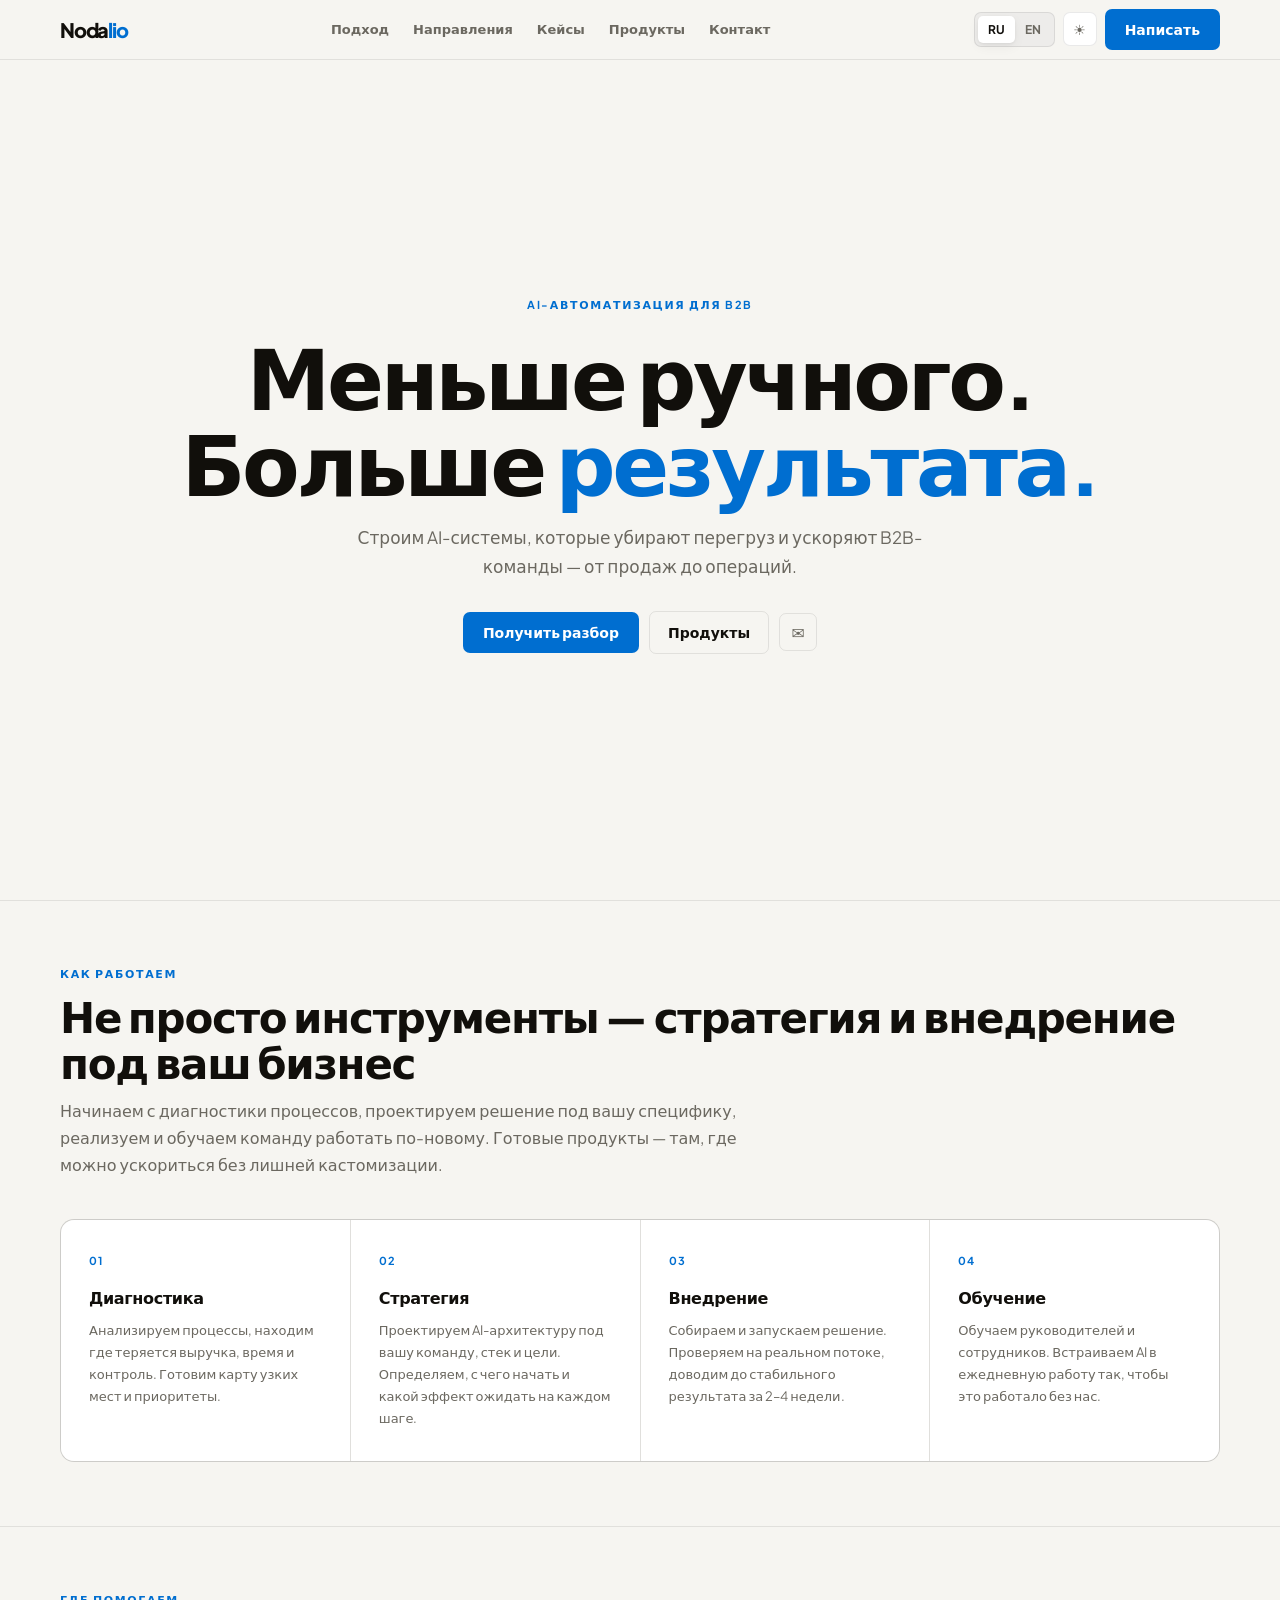
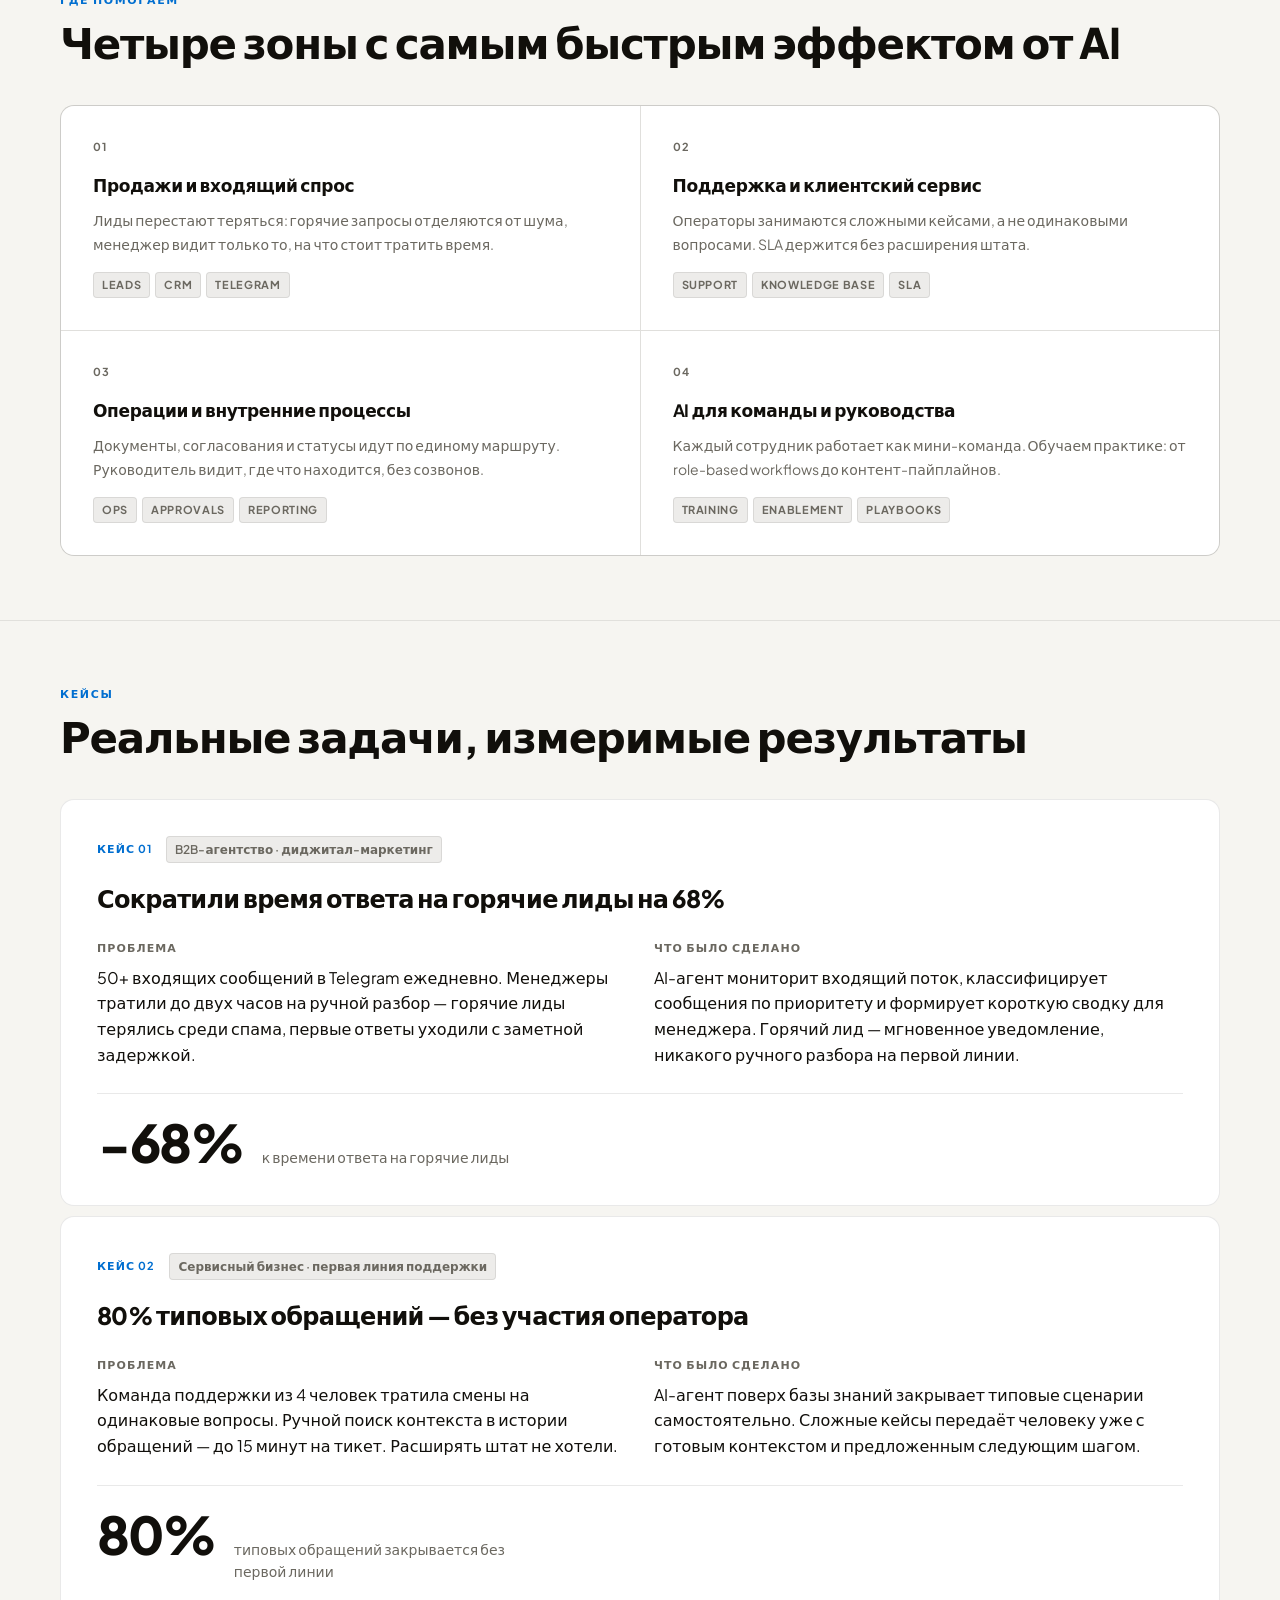
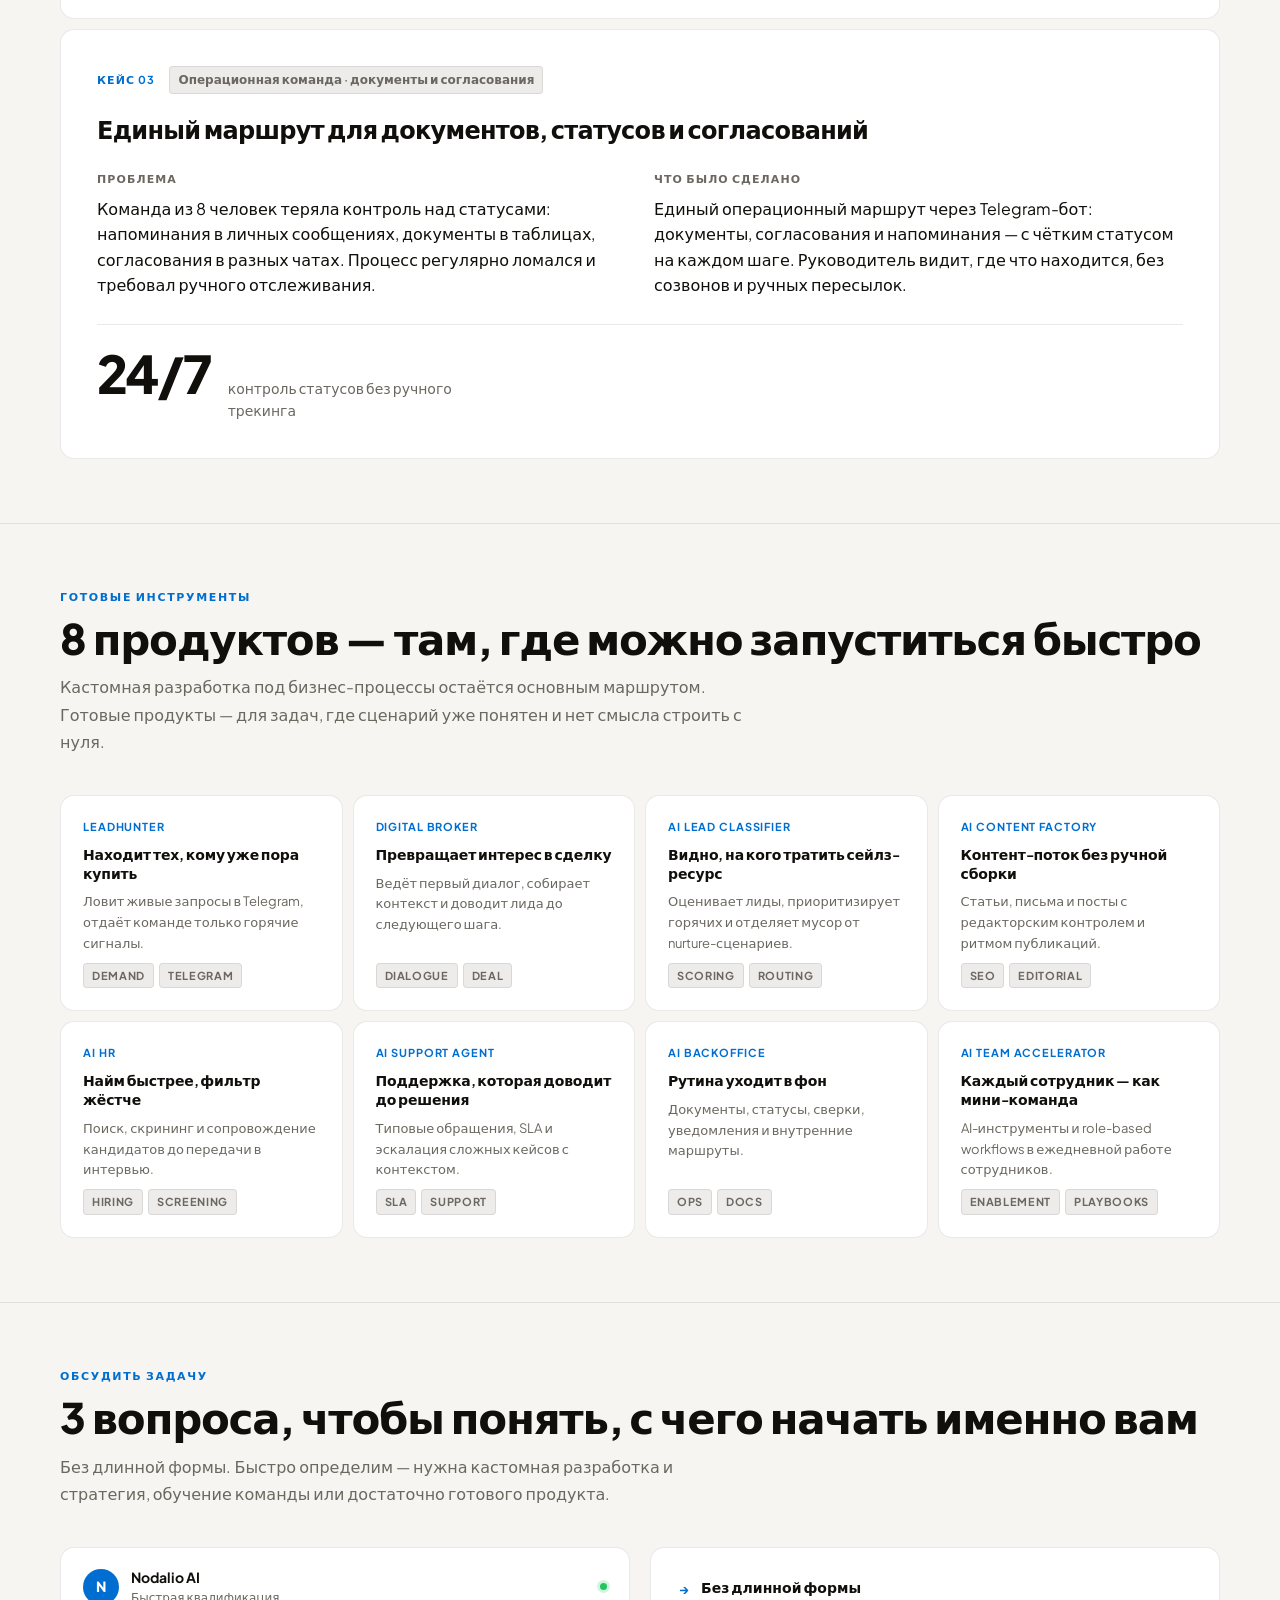
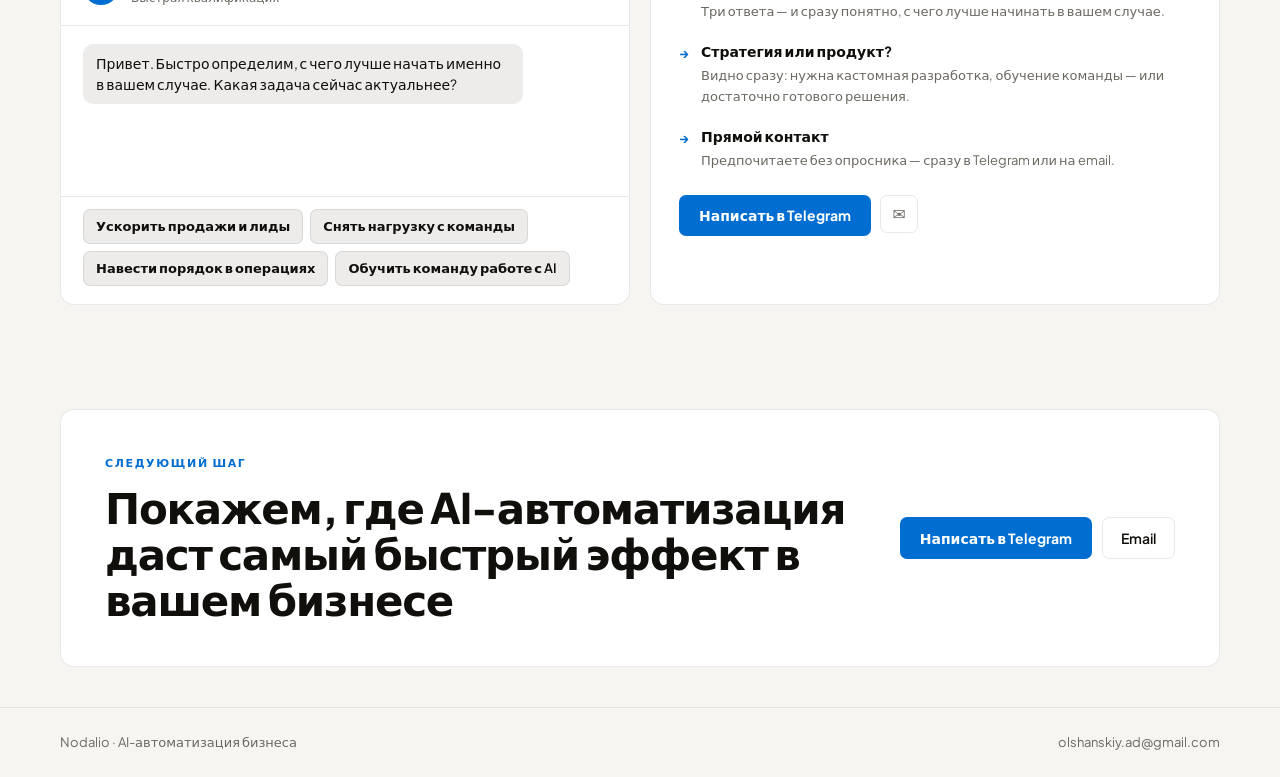
==== commit ef305468: "Redesign: B2B rebrand with dark/light theme, new hero, chat qualifier - Full visual redesign: Plus J" ====
--- a/index.html
+++ b/index.html
@@ -1,346 +1,908 @@
-﻿<!doctype html>
-<html lang="ru" data-lang="ru">
-<head>
-  <meta charset="utf-8">
-  <meta name="viewport" content="width=device-width, initial-scale=1">
-  <meta http-equiv="Cache-Control" content="no-store, no-cache, must-revalidate">
-  <meta http-equiv="Pragma" content="no-cache">
-  <title>Nodalio · AI Automation Agency</title>
-  <meta name="description" content="Nodalio analyzes workflows and builds AI automation for B2B teams, agencies, and operationally heavy businesses.">
-  <link rel="stylesheet" href="preview.css">
-  <script defer src="preview.js"></script>
-</head>
-<body>
-  <header class="nav">
-    <div class="container">
-      <a class="brand" href="#hero">Noda<span class="brand-accent">lio</span></a>
-      <nav class="top-rail" aria-label="Section navigation">
-        <a href="#implement"><span data-ru>Направления</span><span data-en>Capabilities</span></a>
-        <a href="#cases"><span data-ru>Кейсы</span><span data-en>Cases</span></a>
-        <a href="#products"><span data-ru>Продукты</span><span data-en>Products</span></a>
-        <a href="#chat"><span data-ru>Чат</span><span data-en>Chat</span></a>
-        <a href="#contact"><span data-ru>Контакт</span><span data-en>Contact</span></a>
-      </nav>
-      <div class="nav-actions">
-        <div class="lang">
-          <button type="button" class="active" data-lang="ru" onclick="setLang('ru')">RU</button>
-          <button type="button" data-lang="en" onclick="setLang('en')">EN</button>
-        </div>
-        <a class="cta" href="https://t.me/olshanskiy_ad" target="_blank" rel="noreferrer">
-          <span class="btn-icon" aria-hidden="true">✈</span>
-          <span data-ru>Написать в Telegram</span>
-          <span data-en>Contact via Telegram</span>
-        </a>
-        <a class="mail-cta icon-only" href="mailto:olshanskiy.ad@gmail.com" aria-label="olshanskiy.ad@gmail.com" title="olshanskiy.ad@gmail.com">
-          <span class="btn-icon" aria-hidden="true">✉</span>
-        </a>
-      </div>
-    </div>
-  </header>
-
-  <main>
-    <section class="hero hero-home" id="hero">
-      <div class="container hero-stack">
-        <div class="hero-poster" data-aos>
-          <div class="label">
-            <span data-ru>Для B2B-команд, агентств и сервисных компаний</span>
-            <span data-en>For B2B teams, agencies, and service companies</span>
-          </div>
-          <h1 class="hero-title hero-title--wide">
-            <span data-ru>Убираем потери<br>в продажах, поддержке<br>и операциях с помощью<br><span class="accent accent-wide">AI-автоматизации</span></span>
-            <span data-en>We reduce losses<br>in sales, support,<br>and operations with<br><span class="accent accent-wide">AI automation</span></span>
-          </h1>
-          <p class="hero-line">
-            <span data-ru>Если команда теряет лиды, время и контроль в ручных процессах, мы собираем систему, которая снимает перегруз и ускоряет результат.</span>
-            <span data-en>If your team is losing leads, time, and control inside manual operations, we build a system that removes overload and speeds up results.</span>
-          </p>
-          <div class="hero-actions">
-            <a class="cta" href="#chat">
-              <span class="btn-icon" aria-hidden="true">✦</span>
-              <span data-ru>Получить короткий разбор</span>
-              <span data-en>Get a quick review</span>
-            </a>
-            <a class="mail-cta icon-only" href="mailto:olshanskiy.ad@gmail.com" aria-label="olshanskiy.ad@gmail.com" title="olshanskiy.ad@gmail.com">
-              <span class="btn-icon" aria-hidden="true">✉</span>
-            </a>
-            <a class="ghost" href="#products">
-              <span data-ru>Смотреть продукты</span>
-              <span data-en>See products</span>
-            </a>
-          </div>
-        </div>
-
-        <div class="hero-board panel" data-aos>
-          <div class="hero-board-head">
+<!doctype html>
+<html lang="ru" data-lang="ru" data-theme="light">
+<head>
+  <meta charset="utf-8">
+  <meta name="viewport" content="width=device-width, initial-scale=1">
+  <title>Nodalio · AI Automation</title>
+  <meta name="description" content="Nodalio — анализируем бизнес-процессы, проектируем AI-стратегию и обучаем команду работать по-новому.">
+  <link rel="preconnect" href="https://fonts.googleapis.com">
+  <link href="https://fonts.googleapis.com/css2?family=Plus+Jakarta+Sans:ital,wght@0,400;0,500;0,600;0,700;0,800;1,400&display=swap" rel="stylesheet">
+  <style>
+  :root {
+    --bg:       #f6f5f1;
+    --bg2:      #edecea;
+    --card:     #ffffff;
+    --text:     #110f0b;
+    --muted:    #6b6860;
+    --border:   rgba(17,15,11,.09);
+    --accent:   oklch(0.54 0.175 253);
+    --accent-h: oklch(0.48 0.175 253);
+    --accent-s: oklch(0.97 0.022 253);
+    --sh-s: 0 1px 3px rgba(17,15,11,.06),0 4px 12px rgba(17,15,11,.05);
+    --sh-m: 0 2px 8px rgba(17,15,11,.06),0 10px 36px rgba(17,15,11,.08);
+    --r:        14px;
+    --cont:     1160px;
+    --nav:      60px;
+    --tr:       color .2s,background .2s,border-color .2s,opacity .2s,box-shadow .2s;
+  }
+  [data-theme="dark"] {
+    --bg:       #0d0c0a;
+    --bg2:      #161411;
+    --card:     #1a1815;
+    --text:     #edece5;
+    --muted:    #8a8780;
+    --border:   rgba(237,236,229,.08);
+    --accent:   oklch(0.65 0.17 253);
+    --accent-h: oklch(0.72 0.17 253);
+    --accent-s: oklch(0.20 0.04 253);
+    --sh-s: 0 1px 4px rgba(0,0,0,.22),0 4px 16px rgba(0,0,0,.18);
+    --sh-m: 0 2px 8px rgba(0,0,0,.28),0 10px 40px rgba(0,0,0,.30);
+  }
+  [data-accent="green"]                   { --accent:oklch(0.54 0.17 150);--accent-h:oklch(0.48 0.17 150);--accent-s:oklch(0.97 0.022 150); }
+  [data-theme="dark"][data-accent="green"]{ --accent:oklch(0.65 0.17 150);--accent-h:oklch(0.72 0.17 150);--accent-s:oklch(0.20 0.04 150); }
+  [data-accent="amber"]                   { --accent:oklch(0.57 0.15 58); --accent-h:oklch(0.50 0.15 58); --accent-s:oklch(0.97 0.022 58);  }
+  [data-theme="dark"][data-accent="amber"]{ --accent:oklch(0.72 0.15 58); --accent-h:oklch(0.78 0.15 58); --accent-s:oklch(0.22 0.04 58);   }
+
+  *,*::before,*::after{box-sizing:border-box;margin:0;padding:0}
+  html{scroll-behavior:smooth}
+  body{font-family:'Plus Jakarta Sans',system-ui,sans-serif;font-size:16px;line-height:1.6;color:var(--text);background:var(--bg);transition:background .35s,color .35s;overflow-x:hidden}
+  a{color:inherit;text-decoration:none}
+  img,svg{display:block;max-width:100%}
+  button{font:inherit;cursor:pointer}
+  [hidden]{display:none!important}
+  section[id]{scroll-margin-top:calc(var(--nav) + 12px)}
+
+  /* lang */
+  [data-lang="ru"] [data-en]{display:none}
+  [data-lang="en"] [data-ru]{display:none}
+
+  /* type */
+  .t-label{font-size:11px;font-weight:700;letter-spacing:.15em;text-transform:uppercase;color:var(--accent)}
+  .t-h1{font-size:clamp(40px,7vw,84px);font-weight:800;line-height:1.02;letter-spacing:-.04em}
+  .t-h2{font-size:clamp(24px,3.6vw,42px);font-weight:800;line-height:1.1;letter-spacing:-.03em}
+  .accent-word{color:var(--accent)}
+
+  /* layout */
+  .container{width:min(var(--cont),calc(100% - 48px));margin:0 auto}
+  .section{padding:64px 0}
+  .section-sm{padding:40px 0}
+  hr.div{border:none;border-top:1px solid var(--border)}
+  .section-head{margin-bottom:40px}
+  .section-head .t-label{display:block;margin-bottom:10px}
+  .section-head .t-h2{margin-bottom:12px}
+  .section-head p{font-size:16px;color:var(--muted);max-width:58ch;line-height:1.7}
+
+  /* nav */
+  .nav{position:fixed;top:0;left:0;right:0;z-index:100;height:var(--nav);background:color-mix(in oklab,var(--bg) 86%,transparent);backdrop-filter:blur(20px) saturate(1.5);border-bottom:1px solid var(--border);transition:background .35s,border-color .35s}
+  .nav-inner{height:100%;display:flex;align-items:center;justify-content:space-between;gap:20px}
+  .brand{font-size:20px;font-weight:800;letter-spacing:-.06em;color:var(--text)}
+  .brand span{color:var(--accent)}
+  .top-rail{display:flex;align-items:center;gap:2px}
+  .top-rail a{font-size:13px;font-weight:600;color:var(--muted);padding:5px 11px;border-radius:7px;transition:var(--tr)}
+  .top-rail a:hover{color:var(--text);background:var(--bg2)}
+  .nav-right{display:flex;align-items:center;gap:8px}
+  .theme-btn{width:34px;height:34px;border-radius:7px;border:1px solid var(--border);background:var(--card);color:var(--muted);display:flex;align-items:center;justify-content:center;font-size:14px;transition:var(--tr)}
+  .theme-btn:hover{color:var(--text);box-shadow:var(--sh-s)}
+  .theme-icon-dark{display:none}
+  [data-theme="dark"] .theme-icon-light{display:none}
+  [data-theme="dark"] .theme-icon-dark{display:block}
+  .lang{display:inline-flex;padding:3px;border-radius:7px;background:var(--bg2);border:1px solid var(--border)}
+  .lang button{border:none;background:transparent;color:var(--muted);font-size:12px;font-weight:700;padding:4px 10px;border-radius:5px;transition:var(--tr)}
+  .lang button.active{background:var(--card);color:var(--text);box-shadow:var(--sh-s)}
+
+  /* buttons */
+  .cta{display:inline-flex;align-items:center;gap:8px;padding:9px 20px;border-radius:7px;background:var(--accent);color:#fff;font-size:14px;font-weight:700;border:none;transition:background .2s,transform .2s,box-shadow .2s;white-space:nowrap}
+  .cta:hover{background:var(--accent-h);transform:translateY(-1px);box-shadow:0 6px 20px color-mix(in oklab,var(--accent) 28%,transparent)}
+  .ghost{display:inline-flex;align-items:center;gap:8px;padding:9px 18px;border-radius:7px;border:1.5px solid var(--border);color:var(--text);font-size:14px;font-weight:600;transition:var(--tr)}
+  .ghost:hover{border-color:var(--accent);color:var(--accent)}
+  .mail-cta{display:inline-flex;align-items:center;justify-content:center;width:38px;height:38px;border-radius:7px;border:1.5px solid var(--border);color:var(--muted);transition:var(--tr)}
+  .mail-cta:hover{border-color:var(--accent);color:var(--accent)}
+
+  /* ── HERO ── */
+  .hero{padding-top:var(--nav);min-height:100svh;display:flex;flex-direction:column;justify-content:center}
+
+  /* hero A */
+  .hero-a{padding:56px 0 72px}
+  .hero-a-eyebrow{display:flex;align-items:center;gap:14px;margin-bottom:28px}
+  .hero-a-eyebrow::after{content:'';width:36px;height:1px;background:var(--border)}
+  .hero-a .t-h1{max-width:13ch;margin-bottom:22px}
+  .hero-sub{font-size:17px;color:var(--muted);max-width:52ch;margin-bottom:30px;line-height:1.7}
+  .hero-actions{display:flex;align-items:center;gap:10px;flex-wrap:wrap}
+  .hero-a-stats{margin-top:52px;padding-top:32px;border-top:1px solid var(--border);display:grid;grid-template-columns:repeat(3,1fr);gap:32px}
+  .stat-num{font-size:clamp(28px,4vw,48px);font-weight:800;letter-spacing:-.04em;line-height:1;margin-bottom:6px}
+  .stat-label{font-size:13px;color:var(--muted);line-height:1.5}
+
+  /* hero B */
+  .hero-b{padding:56px 0 72px}
+  .hero-b-grid{display:grid;grid-template-columns:1fr 1fr;gap:72px;align-items:start}
+  .hero-b .t-h1{margin-bottom:20px}
+  .hero-b .hero-sub{margin-bottom:28px}
+  .outcome-list{padding-top:4px}
+  .outcome-item{display:grid;grid-template-columns:28px 1fr;gap:16px;align-items:start;padding:20px 0;border-bottom:1px solid var(--border)}
+  .outcome-item:first-child{border-top:1px solid var(--border)}
+  .outcome-num{font-size:11px;font-weight:700;color:var(--muted);letter-spacing:.06em;padding-top:3px}
+  .outcome-content strong{display:block;font-size:15px;font-weight:700;margin-bottom:4px}
+  .outcome-content p{font-size:13px;color:var(--muted);line-height:1.6}
+
+  /* hero C */
+  .hero-c{padding:56px 0 72px;text-align:center;display:flex;flex-direction:column;align-items:center}
+  .hero-c .t-label{margin-bottom:20px}
+  .hero-c .t-h1{max-width:14ch;margin:0 auto 20px}
+  .hero-c .hero-sub{text-align:center;margin:0 auto 30px}
+  .hero-c .hero-actions{justify-content:center}
+
+  /* ── APPROACH ── */
+  .approach-grid{display:grid;grid-template-columns:repeat(4,1fr);gap:1px;border:1px solid var(--border);border-radius:var(--r);overflow:hidden;background:var(--border)}
+  .approach-step{padding:32px 28px;background:var(--card);transition:background .2s}
+  .approach-step:hover{background:color-mix(in oklab,var(--card) 93%,var(--accent))}
+  .approach-num{font-size:11px;font-weight:700;letter-spacing:.1em;color:var(--accent);display:block;margin-bottom:16px}
+  .approach-step h3{font-size:16px;font-weight:700;letter-spacing:-.02em;margin-bottom:8px}
+  .approach-step p{font-size:13px;color:var(--muted);line-height:1.7}
+
+  /* ── CAPABILITIES ── */
+  .impl-grid{display:grid;grid-template-columns:repeat(2,1fr);gap:1px;border:1px solid var(--border);border-radius:var(--r);overflow:hidden;background:var(--border)}
+  .impl-card{padding:32px;background:var(--card);transition:background .2s}
+  .impl-card:hover{background:color-mix(in oklab,var(--card) 93%,var(--accent))}
+  .impl-card-num{font-size:11px;font-weight:700;letter-spacing:.1em;color:var(--muted);display:block;margin-bottom:16px}
+  .impl-card h3{font-size:17px;font-weight:700;letter-spacing:-.02em;margin-bottom:10px}
+  .impl-card p{font-size:14px;color:var(--muted);line-height:1.7;margin-bottom:16px}
+  .tag-row{display:flex;gap:5px;flex-wrap:wrap}
+  .tag{font-size:11px;font-weight:700;letter-spacing:.06em;text-transform:uppercase;padding:3px 8px;border-radius:4px;background:var(--bg2);color:var(--muted);border:1px solid var(--border)}
+
+  /* ── CASES ── */
+  .cases-stack{display:flex;flex-direction:column;gap:10px}
+  .case-card{background:var(--card);border:1px solid var(--border);border-radius:var(--r);padding:36px;transition:box-shadow .2s}
+  .case-card:hover{box-shadow:var(--sh-m)}
+  .case-meta{display:flex;align-items:center;gap:14px;margin-bottom:16px;flex-wrap:wrap}
+  .case-num-badge{font-size:11px;font-weight:700;letter-spacing:.1em;text-transform:uppercase;color:var(--accent)}
+  .case-industry{font-size:12px;font-weight:600;color:var(--muted);padding:3px 8px;background:var(--bg2);border-radius:4px;border:1px solid var(--border)}
+  .case-card h3{font-size:clamp(17px,2.2vw,24px);font-weight:800;letter-spacing:-.03em;margin-bottom:22px}
+  .case-cols{display:grid;grid-template-columns:1fr 1fr;gap:28px;margin-bottom:26px}
+  .case-col-label{font-size:11px;font-weight:700;letter-spacing:.1em;text-transform:uppercase;color:var(--muted);margin-bottom:8px}
+  .case-col p{font-size:14px;color:var(--muted);line-height:1.75}
+  .case-metric-row{display:flex;align-items:baseline;gap:18px;padding-top:22px;border-top:1px solid var(--border)}
+  .case-metric{font-size:clamp(32px,5vw,52px);font-weight:800;letter-spacing:-.04em;line-height:1}
+  .case-metric-note{font-size:14px;color:var(--muted);max-width:28ch}
+
+  /* ── PRODUCTS ── */
+  .products-grid{display:grid;grid-template-columns:repeat(4,1fr);gap:10px}
+  .product-card{display:flex;flex-direction:column;gap:9px;background:var(--card);border:1px solid var(--border);border-radius:var(--r);padding:22px;transition:border-color .2s,box-shadow .2s,transform .2s}
+  .product-card:hover{border-color:var(--accent);box-shadow:var(--sh-m);transform:translateY(-2px)}
+  .product-eyebrow{font-size:11px;font-weight:700;letter-spacing:.08em;text-transform:uppercase;color:var(--accent)}
+  .product-card h3{font-size:14px;font-weight:700;letter-spacing:-.01em;line-height:1.35}
+  .product-card p{font-size:13px;color:var(--muted);line-height:1.6;flex:1}
+  .product-card .tag-row{margin-top:auto}
+
+  /* ── CHAT ── */
+  .chat-grid{display:grid;grid-template-columns:1fr 1fr;gap:20px}
+  .panel{background:var(--card);border:1px solid var(--border);border-radius:var(--r)}
+  .chat-shell{display:flex;flex-direction:column;overflow:hidden}
+  .chat-head{padding:18px 22px;border-bottom:1px solid var(--border);display:flex;align-items:center;gap:12px}
+  .avatar{width:36px;height:36px;border-radius:50%;background:var(--accent);color:#fff;display:flex;align-items:center;justify-content:center;font-weight:800;font-size:14px;flex-shrink:0}
+  .chat-head h3{font-size:14px;font-weight:700}
+  .chat-head p{font-size:12px;color:var(--muted)}
+  .online{width:7px;height:7px;border-radius:50%;background:#22c55e;margin-left:auto;box-shadow:0 0 0 3px color-mix(in oklab,#22c55e 20%,transparent)}
+  .chat-body{flex:1;padding:18px 22px;display:flex;flex-direction:column;gap:9px;min-height:170px;max-height:280px;overflow-y:auto}
+  .msg{max-width:84%;padding:9px 13px;border-radius:10px;font-size:14px;line-height:1.5}
+  .msg.bot{background:var(--bg2);color:var(--text);align-self:flex-start}
+  .msg.user{background:var(--accent);color:#fff;align-self:flex-end}
+  .chat-actions{padding:12px 22px 18px;border-top:1px solid var(--border);display:flex;flex-wrap:wrap;gap:7px}
+  .opt{background:var(--bg2);border:1px solid var(--border);color:var(--text);font-size:13px;font-weight:600;padding:6px 12px;border-radius:7px;transition:var(--tr)}
+  .opt:hover{background:var(--accent-s);border-color:var(--accent);color:var(--accent)}
+  .chat-finish{font-size:13px;color:var(--muted);font-style:italic}
+  .typing{display:flex;gap:4px;align-items:center;padding:4px 0}
+  .typing span{width:5px;height:5px;border-radius:50%;background:var(--muted);opacity:.5;animation:td 1.2s infinite ease-in-out}
+  .typing span:nth-child(2){animation-delay:.2s}
+  .typing span:nth-child(3){animation-delay:.4s}
+  @keyframes td{0%,80%,100%{transform:scale(.75);opacity:.35}40%{transform:scale(1.1);opacity:1}}
+  .chat-aside{padding:28px;display:flex;flex-direction:column;gap:24px}
+  .contact-stack{display:flex;flex-direction:column;gap:18px}
+  .contact-benefit{display:flex;gap:12px;align-items:flex-start}
+  .benefit-icon{font-size:13px;color:var(--accent);font-weight:700;flex-shrink:0;margin-top:3px}
+  .contact-benefit strong{display:block;font-size:14px;font-weight:700;margin-bottom:3px}
+  .contact-benefit p{font-size:13px;color:var(--muted);line-height:1.6}
+  .chat-contact-links{display:flex;gap:9px;flex-wrap:wrap}
+
+  /* ── CONTACT BAND ── */
+  .contact-band{background:var(--card);border:1px solid var(--border);border-radius:var(--r);padding:44px;display:flex;align-items:center;justify-content:space-between;gap:36px}
+  .contact-band .t-label{display:block;margin-bottom:12px}
+  .contact-band .t-h2{max-width:34ch}
+  .contact-band-ctas{display:flex;gap:10px;flex-wrap:wrap;flex-shrink:0}
+
+  /* ── FOOTER ── */
+  .footer{border-top:1px solid var(--border);padding:24px 0}
+  .footer-inner{display:flex;align-items:center;justify-content:space-between;gap:20px}
+  .footer-inner small{font-size:13px;color:var(--muted)}
+
+  /* ── FLOAT ── */
+  .float-chat{position:fixed;bottom:22px;right:22px;z-index:90;display:inline-flex;align-items:center;gap:7px;background:var(--accent);color:#fff;border:none;border-radius:7px;padding:10px 18px;font-size:14px;font-weight:700;box-shadow:0 4px 20px color-mix(in oklab,var(--accent) 32%,transparent);transition:transform .2s,background .2s}
+  .float-chat:hover{transform:translateY(-2px);background:var(--accent-h)}
+  .float-chat-panel{position:fixed;bottom:68px;right:22px;z-index:89;min-width:210px;overflow:hidden}
+  .float-chat-panel a{display:block;padding:11px 16px;font-size:14px;font-weight:600;transition:background .15s}
+  .float-chat-panel a:hover{background:var(--bg2)}
+
+  /* ── AOS ── */
+  [data-aos]{opacity:0;transform:translateY(14px);transition:opacity .5s ease,transform .5s ease}
+  [data-aos].aos-in{opacity:1;transform:none}
+
+  /* ── TWEAKS ── */
+  .tweaks-panel{position:fixed;bottom:22px;left:22px;z-index:200;background:var(--card);border:1px solid var(--border);border-radius:var(--r);box-shadow:var(--sh-m);padding:18px 20px;min-width:224px;display:none}
+  .tweaks-panel.active{display:block}
+  .tweaks-title{font-size:11px;font-weight:700;letter-spacing:.1em;text-transform:uppercase;color:var(--muted);margin-bottom:14px}
+  .tweak-group{margin-bottom:12px}
+  .tweak-label{font-size:12px;font-weight:600;color:var(--muted);display:block;margin-bottom:7px}
+  .tweak-options{display:flex;gap:5px;flex-wrap:wrap}
+  .tweak-opt{padding:4px 10px;border-radius:5px;font-size:12px;font-weight:600;border:1.5px solid var(--border);background:transparent;color:var(--muted);cursor:pointer;transition:var(--tr)}
+  .tweak-opt.selected{border-color:var(--accent);color:var(--accent);background:var(--accent-s)}
+
+  /* ── RESPONSIVE ── */
+  @media(max-width:960px){
+    .top-rail{display:none}
+    .hero-b-grid{grid-template-columns:1fr;gap:40px}
+    .impl-grid{grid-template-columns:1fr}
+    .approach-grid{grid-template-columns:repeat(2,1fr)}
+    .case-cols{grid-template-columns:1fr;gap:20px}
+    .products-grid{grid-template-columns:repeat(2,1fr)}
+    .chat-grid{grid-template-columns:1fr}
+    .contact-band{flex-direction:column;align-items:flex-start}
+    .hero-a-stats{grid-template-columns:repeat(2,1fr)}
+  }
+  @media(max-width:560px){
+    .container{width:calc(100% - 28px)}
+    .products-grid{grid-template-columns:1fr}
+    .approach-grid{grid-template-columns:1fr}
+    .hero-a-stats{grid-template-columns:1fr}
+    .case-card{padding:22px}
+    .contact-band{padding:24px}
+  }
+  </style>
+</head>
+<body>
+
+<!-- NAV -->
+<header class="nav">
+  <div class="container nav-inner">
+    <a class="brand" href="#hero">Noda<span>lio</span></a>
+    <nav class="top-rail">
+      <a href="#approach"><span data-ru>Подход</span><span data-en>Approach</span></a>
+      <a href="#implement"><span data-ru>Направления</span><span data-en>Capabilities</span></a>
+      <a href="#cases"><span data-ru>Кейсы</span><span data-en>Cases</span></a>
+      <a href="#products"><span data-ru>Продукты</span><span data-en>Products</span></a>
+      <a href="#chat"><span data-ru>Контакт</span><span data-en>Contact</span></a>
+    </nav>
+    <div class="nav-right">
+      <div class="lang">
+        <button type="button" class="active" data-lang-btn="ru" onclick="setLang('ru')">RU</button>
+        <button type="button" data-lang-btn="en" onclick="setLang('en')">EN</button>
+      </div>
+      <button class="theme-btn" id="themeToggle" title="Toggle theme">
+        <span class="theme-icon-light">☀</span>
+        <span class="theme-icon-dark">☽</span>
+      </button>
+      <a class="cta" href="https://t.me/olshanskiy_ad" target="_blank" rel="noreferrer">
+        <span data-ru>Написать</span><span data-en>Contact</span>
+      </a>
+    </div>
+  </div>
+</header>
+
+<main>
+
+<!-- ── HERO ── -->
+<section class="hero" id="hero">
+
+  <!-- A: Full typographic -->
+  <div class="hero-variant hero-a" id="hero-a" hidden>
+    <div class="container">
+      <div class="hero-a-eyebrow">
+        <span class="t-label"><span data-ru>Для B2B-команд и сервисных компаний</span><span data-en>For B2B teams and service companies</span></span>
+      </div>
+      <h1 class="t-h1">
+        <span data-ru>Убираем<br>потери в<br>продажах,<br>поддержке<br>и операциях.</span>
+        <span data-en>We eliminate<br>losses in<br>sales,<br>support<br>and operations.</span>
+      </h1>
+      <p class="hero-sub" style="margin-top:24px">
+        <span data-ru>Анализируем, где уходят лиды, время и контроль. Строим AI-систему под вашу компанию и обучаем команду работать по-новому.</span>
+        <span data-en>We find where leads, time, and control are leaking. Build an AI system tailored to your company and train the team to work differently.</span>
+      </p>
+      <div class="hero-actions">
+        <a class="cta" href="#chat"><span data-ru>Обсудить задачу</span><span data-en>Discuss your challenge</span></a>
+        <a class="ghost" href="#approach"><span data-ru>Как работаем</span><span data-en>How we work</span></a>
+        <a class="mail-cta" href="mailto:olshanskiy.ad@gmail.com" title="olshanskiy.ad@gmail.com">✉</a>
+      </div>
+      <div class="hero-a-stats">
+        <div><div class="stat-num">−68%</div><div class="stat-label"><span data-ru>к времени ответа на горячие лиды</span><span data-en>reduction in hot lead response time</span></div></div>
+        <div><div class="stat-num">80%</div><div class="stat-label"><span data-ru>типовых обращений без оператора</span><span data-en>of recurring requests handled automatically</span></div></div>
+        <div><div class="stat-num">2–4<span style="font-size:.45em;letter-spacing:0"> <span data-ru>нед</span><span data-en>wks</span></span></div><div class="stat-label"><span data-ru>до рабочего MVP</span><span data-en>to a working MVP</span></div></div>
+      </div>
+    </div>
+  </div>
+
+  <!-- B: Split -->
+  <div class="hero-variant hero-b" id="hero-b" hidden>
+    <div class="container">
+      <div class="hero-b-grid">
+        <div>
+          <span class="t-label" style="display:block;margin-bottom:24px"><span data-ru>AI-автоматизация для B2B</span><span data-en>AI automation for B2B</span></span>
+          <h1 class="t-h1">
+            <span data-ru>Меньше потерь.<br>Больше контроля.</span>
+            <span data-en>Less leakage.<br>More control.</span>
+          </h1>
+          <p class="hero-sub" style="margin-top:20px">
+            <span data-ru>Анализируем процессы, строим AI-решения под вашу компанию и обучаем команду работать эффективнее.</span>
+            <span data-en>We analyse processes, build AI solutions tailored to your company, and train the team to work more effectively.</span>
+          </p>
+          <div class="hero-actions">
+            <a class="cta" href="#chat"><span data-ru>Обсудить задачу</span><span data-en>Discuss your challenge</span></a>
+            <a class="ghost" href="#cases"><span data-ru>Кейсы</span><span data-en>Cases</span></a>
+          </div>
+        </div>
+        <div class="outcome-list">
+          <div class="outcome-item"><span class="outcome-num">01</span><div class="outcome-content"><strong><span data-ru>Стратегия под вашу компанию</span><span data-en>Strategy tailored to you</span></strong><p><span data-ru>Не шаблонные решения, а AI-архитектура под вашу специфику, команду и процессы.</span><span data-en>Not templates — AI architecture built around your specifics, team, and processes.</span></p></div></div>
+          <div class="outcome-item"><span class="outcome-num">02</span><div class="outcome-content"><strong><span data-ru>Быстрый результат</span><span data-en>Fast results</span></strong><p><span data-ru>От анализа до рабочего MVP — 2–4 недели. Без лишних созвонов и долгих согласований.</span><span data-en>From analysis to a working MVP in 2–4 weeks. No unnecessary calls or slow approvals.</span></p></div></div>
+          <div class="outcome-item"><span class="outcome-num">03</span><div class="outcome-content"><strong><span data-ru>Команда, которая умеет</span><span data-en>A team that knows how</span></strong><p><span data-ru>Обучаем руководителей и сотрудников — AI встраивается в ежедневную работу, а не остаётся инструментом.</span><span data-en>We train leaders and staff so AI becomes part of daily work, not just another tool.</span></p></div></div>
+        </div>
+      </div>
+    </div>
+  </div>
+
+  <!-- C: Centered minimal (default) -->
+  <div class="hero-variant hero-c" id="hero-c">
+    <div class="container">
+      <span class="t-label"><span data-ru>AI-автоматизация для B2B</span><span data-en>AI automation for B2B</span></span>
+      <h1 class="t-h1" style="margin:18px auto 18px;max-width:16ch">
+        <span data-ru>Меньше ручного.<br>Больше <span class="accent-word">результата.</span></span>
+        <span data-en>Less manual work.<br>More <span class="accent-word">results.</span></span>
+      </h1>
+      <p class="hero-sub">
+        <span data-ru>Строим AI-системы, которые убирают перегруз и ускоряют B2B-команды — от продаж до операций.</span>
+        <span data-en>We build AI systems that remove overload and accelerate B2B teams — from sales to operations.</span>
+      </p>
+      <div class="hero-actions">
+        <a class="cta" href="#chat"><span data-ru>Получить разбор</span><span data-en>Get a quick review</span></a>
+        <a class="ghost" href="#products"><span data-ru>Продукты</span><span data-en>Products</span></a>
+        <a class="mail-cta" href="mailto:olshanskiy.ad@gmail.com" title="olshanskiy.ad@gmail.com">✉</a>
+      </div>
+    </div>
+  </div>
+
+</section>
+
+<hr class="div">
+
+<!-- ── APPROACH (main service) ── -->
+<section class="section" id="approach">
+  <div class="container">
+    <div class="section-head" data-aos>
+      <span class="t-label"><span data-ru>Как работаем</span><span data-en>How we work</span></span>
+      <h2 class="t-h2"><span data-ru>Не просто инструменты — стратегия и внедрение под ваш бизнес</span><span data-en>Not just tools — strategy and implementation tailored to your business</span></h2>
+      <p><span data-ru>Начинаем с диагностики процессов, проектируем решение под вашу специфику, реализуем и обучаем команду работать по-новому. Готовые продукты — там, где можно ускориться без лишней кастомизации.</span><span data-en>We start with process diagnostics, design a solution around your specifics, implement it, and train the team to operate differently. Off-the-shelf products are where you can accelerate without unnecessary customisation.</span></p>
+    </div>
+    <div class="approach-grid">
+      <div class="approach-step" data-aos>
+        <span class="approach-num">01</span>
+        <h3><span data-ru>Диагностика</span><span data-en>Diagnostics</span></h3>
+        <p><span data-ru>Анализируем процессы, находим где теряется выручка, время и контроль. Готовим карту узких мест и приоритеты.</span><span data-en>We analyse processes and find where revenue, time, and control are leaking. We map the bottlenecks and set priorities.</span></p>
+      </div>
+      <div class="approach-step" data-aos>
+        <span class="approach-num">02</span>
+        <h3><span data-ru>Стратегия</span><span data-en>Strategy</span></h3>
+        <p><span data-ru>Проектируем AI-архитектуру под вашу команду, стек и цели. Определяем, с чего начать и какой эффект ожидать на каждом шаге.</span><span data-en>We design the AI architecture around your team, stack, and goals — and define what results to expect at each step.</span></p>
+      </div>
+      <div class="approach-step" data-aos>
+        <span class="approach-num">03</span>
+        <h3><span data-ru>Внедрение</span><span data-en>Implementation</span></h3>
+        <p><span data-ru>Собираем и запускаем решение. Проверяем на реальном потоке, доводим до стабильного результата за 2–4 недели.</span><span data-en>We build and launch the solution. Validate it on real traffic and bring it to stable results in 2–4 weeks.</span></p>
+      </div>
+      <div class="approach-step" data-aos>
+        <span class="approach-num">04</span>
+        <h3><span data-ru>Обучение</span><span data-en>Training</span></h3>
+        <p><span data-ru>Обучаем руководителей и сотрудников. Встраиваем AI в ежедневную работу так, чтобы это работало без нас.</span><span data-en>We train managers and staff. AI becomes part of daily operations — not a one-off project that fades.</span></p>
+      </div>
+    </div>
+  </div>
+</section>
+
+<hr class="div">
+
+<!-- ── CAPABILITIES ── -->
+<section class="section" id="implement">
+  <div class="container">
+    <div class="section-head" data-aos>
+      <span class="t-label"><span data-ru>Где помогаем</span><span data-en>Where we help</span></span>
+      <h2 class="t-h2"><span data-ru>Четыре зоны с самым быстрым эффектом от AI</span><span data-en>Four zones where AI creates the fastest impact</span></h2>
+    </div>
+    <div class="impl-grid">
+      <article class="impl-card" data-aos>
+        <span class="impl-card-num">01</span>
+        <h3><span data-ru>Продажи и входящий спрос</span><span data-en>Sales and inbound demand</span></h3>
+        <p><span data-ru>Лиды перестают теряться: горячие запросы отделяются от шума, менеджер видит только то, на что стоит тратить время.</span><span data-en>Leads stop getting lost: hot requests are separated from noise, and the manager sees only what's worth their time.</span></p>
+        <div class="tag-row"><span class="tag">Leads</span><span class="tag">CRM</span><span class="tag">Telegram</span></div>
+      </article>
+      <article class="impl-card" data-aos>
+        <span class="impl-card-num">02</span>
+        <h3><span data-ru>Поддержка и клиентский сервис</span><span data-en>Support and customer service</span></h3>
+        <p><span data-ru>Операторы занимаются сложными кейсами, а не одинаковыми вопросами. SLA держится без расширения штата.</span><span data-en>Operators handle complex cases, not repetitive questions. SLA holds without adding headcount.</span></p>
+        <div class="tag-row"><span class="tag">Support</span><span class="tag">Knowledge base</span><span class="tag">SLA</span></div>
+      </article>
+      <article class="impl-card" data-aos>
+        <span class="impl-card-num">03</span>
+        <h3><span data-ru>Операции и внутренние процессы</span><span data-en>Operations and internal workflows</span></h3>
+        <p><span data-ru>Документы, согласования и статусы идут по единому маршруту. Руководитель видит, где что находится, без созвонов.</span><span data-en>Documents, approvals, and statuses move through one route. Leadership sees what's where — without calls.</span></p>
+        <div class="tag-row"><span class="tag">Ops</span><span class="tag">Approvals</span><span class="tag">Reporting</span></div>
+      </article>
+      <article class="impl-card" data-aos>
+        <span class="impl-card-num">04</span>
+        <h3><span data-ru>AI для команды и руководства</span><span data-en>AI enablement for teams</span></h3>
+        <p><span data-ru>Каждый сотрудник работает как мини-команда. Обучаем практике: от role-based workflows до контент-пайплайнов.</span><span data-en>Each employee operates like a mini-team. We train hands-on: from role-based workflows to content pipelines.</span></p>
+        <div class="tag-row"><span class="tag">Training</span><span class="tag">Enablement</span><span class="tag">Playbooks</span></div>
+      </article>
+    </div>
+  </div>
+</section>
+
+<hr class="div">
+
+<!-- ── CASES ── -->
+<section class="section" id="cases">
+  <div class="container">
+    <div class="section-head" data-aos>
+      <span class="t-label"><span data-ru>Кейсы</span><span data-en>Cases</span></span>
+      <h2 class="t-h2"><span data-ru>Реальные задачи, измеримые результаты</span><span data-en>Real problems, measurable results</span></h2>
+    </div>
+    <div class="cases-stack">
+
+      <article class="case-card" data-aos>
+        <div class="case-meta">
+          <span class="case-num-badge"><span data-ru>Кейс 01</span><span data-en>Case 01</span></span>
+          <span class="case-industry"><span data-ru>B2B-агентство · диджитал-маркетинг</span><span data-en>B2B agency · digital marketing</span></span>
+        </div>
+        <h3><span data-ru>Сократили время ответа на горячие лиды на 68%</span><span data-en>Cut hot lead response time by 68%</span></h3>
+        <div class="case-cols">
+          <div>
+            <div class="case-col-label"><span data-ru>Проблема</span><span data-en>Problem</span></div>
+            <p><span data-ru>50+ входящих сообщений в Telegram ежедневно. Менеджеры тратили до двух часов на ручной разбор — горячие лиды терялись среди спама, первые ответы уходили с заметной задержкой.</span><span data-en>50+ inbound Telegram messages daily. Managers spent up to two hours on manual triage — hot leads were buried in spam, and first responses were significantly delayed.</span></p>
+          </div>
+          <div>
+            <div class="case-col-label"><span data-ru>Что было сделано</span><span data-en>What was built</span></div>
+            <p><span data-ru>AI-агент мониторит входящий поток, классифицирует сообщения по приоритету и формирует короткую сводку для менеджера. Горячий лид — мгновенное уведомление, никакого ручного разбора на первой линии.</span><span data-en>An AI agent monitors the inbound stream, classifies messages by priority, and generates a short manager summary. A hot lead triggers an instant notification — no manual triage on the first line.</span></p>
+          </div>
+        </div>
+        <div class="case-metric-row">
+          <div class="case-metric">−68%</div>
+          <div class="case-metric-note"><span data-ru>к времени ответа на горячие лиды</span><span data-en>reduction in response time for hot leads</span></div>
+        </div>
+      </article>
+
+      <article class="case-card" data-aos>
+        <div class="case-meta">
+          <span class="case-num-badge"><span data-ru>Кейс 02</span><span data-en>Case 02</span></span>
+          <span class="case-industry"><span data-ru>Сервисный бизнес · первая линия поддержки</span><span data-en>Service business · first-line support</span></span>
+        </div>
+        <h3><span data-ru>80% типовых обращений — без участия оператора</span><span data-en>80% of recurring requests handled without an operator</span></h3>
+        <div class="case-cols">
+          <div>
+            <div class="case-col-label"><span data-ru>Проблема</span><span data-en>Problem</span></div>
+            <p><span data-ru>Команда поддержки из 4 человек тратила смены на одинаковые вопросы. Ручной поиск контекста в истории обращений — до 15 минут на тикет. Расширять штат не хотели.</span><span data-en>A 4-person support team spent shifts on the same questions. Manual context search in ticket history took up to 15 minutes per ticket. They didn't want to hire more people.</span></p>
+          </div>
+          <div>
+            <div class="case-col-label"><span data-ru>Что было сделано</span><span data-en>What was built</span></div>
+            <p><span data-ru>AI-агент поверх базы знаний закрывает типовые сценарии самостоятельно. Сложные кейсы передаёт человеку уже с готовым контекстом и предложенным следующим шагом.</span><span data-en>An AI agent over the knowledge base handles common scenarios independently. Complex cases are escalated with full context and a suggested next step already prepared.</span></p>
+          </div>
+        </div>
+        <div class="case-metric-row">
+          <div class="case-metric">80%</div>
+          <div class="case-metric-note"><span data-ru>типовых обращений закрывается без первой линии</span><span data-en>of recurring requests handled without first-line load</span></div>
+        </div>
+      </article>
+
+      <article class="case-card" data-aos>
+        <div class="case-meta">
+          <span class="case-num-badge"><span data-ru>Кейс 03</span><span data-en>Case 03</span></span>
+          <span class="case-industry"><span data-ru>Операционная команда · документы и согласования</span><span data-en>Operations team · documents and approvals</span></span>
+        </div>
+        <h3><span data-ru>Единый маршрут для документов, статусов и согласований</span><span data-en>One route for documents, statuses, and approvals</span></h3>
+        <div class="case-cols">
+          <div>
+            <div class="case-col-label"><span data-ru>Проблема</span><span data-en>Problem</span></div>
+            <p><span data-ru>Команда из 8 человек теряла контроль над статусами: напоминания в личных сообщениях, документы в таблицах, согласования в разных чатах. Процесс регулярно ломался и требовал ручного отслеживания.</span><span data-en>An 8-person team was losing control of statuses: reminders in DMs, documents in spreadsheets, approvals scattered across chats. The process broke regularly and required manual tracking.</span></p>
+          </div>
+          <div>
+            <div class="case-col-label"><span data-ru>Что было сделано</span><span data-en>What was built</span></div>
+            <p><span data-ru>Единый операционный маршрут через Telegram-бот: документы, согласования и напоминания — с чётким статусом на каждом шаге. Руководитель видит, где что находится, без созвонов и ручных пересылок.</span><span data-en>A single operational route via Telegram bot: documents, approvals, and reminders — with a clear status at each step. Leadership sees what's where — no calls, no manual forwarding.</span></p>
+          </div>
+        </div>
+        <div class="case-metric-row">
+          <div class="case-metric">24/7</div>
+          <div class="case-metric-note"><span data-ru>контроль статусов без ручного трекинга</span><span data-en>status visibility without manual tracking</span></div>
+        </div>
+      </article>
+
+    </div>
+  </div>
+</section>
+
+<hr class="div">
+
+<!-- ── PRODUCTS ── -->
+<section class="section" id="products">
+  <div class="container">
+    <div class="section-head" data-aos>
+      <span class="t-label"><span data-ru>Готовые инструменты</span><span data-en>Ready-made tools</span></span>
+      <h2 class="t-h2"><span data-ru>8 продуктов — там, где можно запуститься быстро</span><span data-en>8 products — where you can launch without delay</span></h2>
+      <p><span data-ru>Кастомная разработка под бизнес-процессы остаётся основным маршрутом. Готовые продукты — для задач, где сценарий уже понятен и нет смысла строить с нуля.</span><span data-en>Custom development around business processes remains the main route. Ready-made products are for tasks where the scenario is clear and building from scratch adds no value.</span></p>
+    </div>
+    <div class="products-grid">
+      <a class="product-card" data-aos href="leadhunter.html">
+        <div class="product-eyebrow">LeadHunter</div>
+        <h3><span data-ru>Находит тех, кому уже пора купить</span><span data-en>Finds buyers who are ready now</span></h3>
+        <p><span data-ru>Ловит живые запросы в Telegram, отдаёт команде только горячие сигналы.</span><span data-en>Catches live Telegram demand and passes only hot signals to the team.</span></p>
+        <div class="tag-row"><span class="tag">Demand</span><span class="tag">Telegram</span></div>
+      </a>
+      <a class="product-card" data-aos href="digital-broker.html">
+        <div class="product-eyebrow">Digital Broker</div>
+        <h3><span data-ru>Превращает интерес в сделку</span><span data-en>Turns interest into a deal</span></h3>
+        <p><span data-ru>Ведёт первый диалог, собирает контекст и доводит лида до следующего шага.</span><span data-en>Handles the first exchange, gathers context, and moves the lead to the next step.</span></p>
+        <div class="tag-row"><span class="tag">Dialogue</span><span class="tag">Deal</span></div>
+      </a>
+      <a class="product-card" data-aos href="lead-classifier.html">
+        <div class="product-eyebrow">AI Lead Classifier</div>
+        <h3><span data-ru>Видно, на кого тратить сейлз-ресурс</span><span data-en>See where sales time is worth spending</span></h3>
+        <p><span data-ru>Оценивает лиды, приоритизирует горячих и отделяет мусор от nurture-сценариев.</span><span data-en>Scores leads, prioritises hot demand, and filters noise from nurture scenarios.</span></p>
+        <div class="tag-row"><span class="tag">Scoring</span><span class="tag">Routing</span></div>
+      </a>
+      <a class="product-card" data-aos href="content-factory.html">
+        <div class="product-eyebrow">AI Content Factory</div>
+        <h3><span data-ru>Контент-поток без ручной сборки</span><span data-en>Content flow without manual assembly</span></h3>
+        <p><span data-ru>Статьи, письма и посты с редакторским контролем и ритмом публикаций.</span><span data-en>Articles, emails, and posts with editorial control and a publication rhythm.</span></p>
+        <div class="tag-row"><span class="tag">SEO</span><span class="tag">Editorial</span></div>
+      </a>
+      <a class="product-card" data-aos href="ai-hr.html">
+        <div class="product-eyebrow">AI HR</div>
+        <h3><span data-ru>Найм быстрее, фильтр жёстче</span><span data-en>Faster hiring, tighter filtering</span></h3>
+        <p><span data-ru>Поиск, скрининг и сопровождение кандидатов до передачи в интервью.</span><span data-en>Search, screening, and routing of candidates up to the interview stage.</span></p>
+        <div class="tag-row"><span class="tag">Hiring</span><span class="tag">Screening</span></div>
+      </a>
+      <a class="product-card" data-aos href="support-agent.html">
+        <div class="product-eyebrow">AI Support Agent</div>
+        <h3><span data-ru>Поддержка, которая доводит до решения</span><span data-en>Support that closes the issue</span></h3>
+        <p><span data-ru>Типовые обращения, SLA и эскалация сложных кейсов с контекстом.</span><span data-en>Handles recurring requests, protects SLA, and escalates complex cases with context.</span></p>
+        <div class="tag-row"><span class="tag">SLA</span><span class="tag">Support</span></div>
+      </a>
+      <a class="product-card" data-aos href="backoffice.html">
+        <div class="product-eyebrow">AI Backoffice</div>
+        <h3><span data-ru>Рутина уходит в фон</span><span data-en>Routine work fades into the background</span></h3>
+        <p><span data-ru>Документы, статусы, сверки, уведомления и внутренние маршруты.</span><span data-en>Documents, statuses, reconciliations, notifications, and internal workflows.</span></p>
+        <div class="tag-row"><span class="tag">Ops</span><span class="tag">Docs</span></div>
+      </a>
+      <a class="product-card" data-aos href="ai-team-accelerator.html">
+        <div class="product-eyebrow">AI Team Accelerator</div>
+        <h3><span data-ru>Каждый сотрудник — как мини-команда</span><span data-en>Each employee like a mini-team</span></h3>
+        <p><span data-ru>AI-инструменты и role-based workflows в ежедневной работе сотрудников.</span><span data-en>AI tools and role-based workflows embedded in daily team work.</span></p>
+        <div class="tag-row"><span class="tag">Enablement</span><span class="tag">Playbooks</span></div>
+      </a>
+    </div>
+  </div>
+</section>
+
+<hr class="div">
+
+<!-- ── CHAT ── -->
+<section class="section" id="chat">
+  <div class="container">
+    <div class="section-head" data-aos>
+      <span class="t-label"><span data-ru>Обсудить задачу</span><span data-en>Discuss your challenge</span></span>
+      <h2 class="t-h2"><span data-ru>3 вопроса, чтобы понять, с чего начать именно вам</span><span data-en>3 questions to find your best starting point</span></h2>
+      <p><span data-ru>Без длинной формы. Быстро определим — нужна кастомная разработка и стратегия, обучение команды или достаточно готового продукта.</span><span data-en>No long form. We'll quickly determine whether you need custom development, team training, or a ready-made product is enough.</span></p>
+    </div>
+    <div class="chat-grid">
+      <article class="chat-shell panel" data-aos id="chatRoot">
+        <div class="chat-head">
+          <div class="avatar">N</div>
+          <div>
+            <h3>Nodalio AI</h3>
+            <p><span data-ru>Быстрая квалификация</span><span data-en>Quick qualification</span></p>
+          </div>
+          <div class="online"></div>
+        </div>
+        <div class="chat-body" id="chatMessages">
+          <div class="msg bot" id="chatGreeting"></div>
+        </div>
+        <div class="chat-actions" id="chatActions"></div>
+      </article>
+      <aside class="chat-aside panel" data-aos>
+        <div class="contact-stack">
+          <div class="contact-benefit">
+            <span class="benefit-icon">→</span>
             <div>
-              <span class="label">
-                <span data-ru>Маршрут запуска</span>
-                <span data-en>Launch path</span>
-              </span>
-              <h2>
-                <span data-ru>Быстро собираем рабочую систему и доводим её до реальной нагрузки</span>
-                <span data-en>We build a working system fast and take it to real traffic</span>
-              </h2>
+              <strong><span data-ru>Без длинной формы</span><span data-en>No long form</span></strong>
+              <p><span data-ru>Три ответа — и сразу понятно, с чего лучше начинать в вашем случае.</span><span data-en>Three answers — and it's clear where your best starting point is.</span></p>
             </div>
-            <div class="hero-board-badge">
-              <span data-ru>2–4 недели до MVP</span>
-              <span data-en>2–4 weeks to MVP</span>
+          </div>
+          <div class="contact-benefit">
+            <span class="benefit-icon">→</span>
+            <div>
+              <strong><span data-ru>Стратегия или продукт?</span><span data-en>Strategy or product?</span></strong>
+              <p><span data-ru>Видно сразу: нужна кастомная разработка, обучение команды — или достаточно готового решения.</span><span data-en>Immediately clear: custom development, team training, or a ready-made solution is enough.</span></p>
             </div>
-          </div>
-          <div class="hero-board-grid">
-            <article class="hero-board-card">
-              <strong>01</strong>
-              <h3><span data-ru>Находим узкое место</span><span data-en>Find the bottleneck</span></h3>
-              <p><span data-ru>Понимаем, где сейчас уходит время, лиды и контроль.</span><span data-en>We identify where time, leads, and control are leaking.</span></p>
-            </article>
-            <article class="hero-board-card">
-              <strong>02</strong>
-              <h3><span data-ru>Собираем логику</span><span data-en>Build the logic</span></h3>
-              <p><span data-ru>Проектируем сценарий под ваш канал, команду и стек.</span><span data-en>We design the flow around your channel, team, and stack.</span></p>
-            </article>
-            <article class="hero-board-card">
-              <strong>03</strong>
-              <h3><span data-ru>Подключаем каналы</span><span data-en>Connect the channels</span></h3>
-              <p><span data-ru>Связываем Telegram, CRM, формы, таблицы и внутренние сервисы.</span><span data-en>We connect Telegram, CRM, forms, sheets, and internal services.</span></p>
-            </article>
-            <article class="hero-board-card">
-              <strong>04</strong>
-              <h3><span data-ru>Запускаем и доводим</span><span data-en>Launch and refine</span></h3>
-              <p><span data-ru>Проверяем на реальном потоке и оставляем понятный процесс.</span><span data-en>We validate it on real traffic and leave a clear operating flow.</span></p>
-            </article>
-          </div>
-          <div class="hero-board-outcomes">
-            <article class="hero-outcome-card">
-              <strong><span data-ru>Быстрый первый ответ</span><span data-en>Faster first reply</span></strong>
-              <p><span data-ru>Команда включается уже на релевантном сигнале, а не в сыром потоке сообщений.</span><span data-en>Your team steps in on a relevant signal instead of a raw stream of messages.</span></p>
-            </article>
-            <article class="hero-outcome-card">
-              <strong><span data-ru>Понятный handoff</span><span data-en>Clear handoff</span></strong>
-              <p><span data-ru>Менеджер или оператор получает контекст, приоритет и следующий шаг в одной точке.</span><span data-en>The manager or operator gets context, priority, and next step in one place.</span></p>
-            </article>
-            <article class="hero-outcome-card hero-outcome-card--accent">
-              <strong><span data-ru>Меньше потерь, больше контроля</span><span data-en>Less leakage, more control</span></strong>
-              <p><span data-ru>Становится видно, где процесс уже работает, а где ещё нужен пилот или доработка.</span><span data-en>You see what is already working and where a pilot or refinement is still needed.</span></p>
-            </article>
-          </div>
-        </div>
-      </div>
-    </section>
-
-    <section class="section" id="implement">
-      <div class="container">
-        <div class="section-head" data-aos>
-          <span class="label"><span data-ru>Где помогаем</span><span data-en>Where we help</span></span>
-          <h2><span data-ru>Четыре зоны, где AI-автоматизация быстрее всего даёт эффект</span><span data-en>Four zones where AI automation creates the fastest impact</span></h2>
-        </div>
-        <div class="impl-grid impl-grid--wide">
-          <article class="impl-card" data-aos><h3><span class="card-emoji" aria-hidden="true">🎯</span><span data-ru>Продажи и входящий спрос</span><span data-en>Sales and inbound demand</span></h3><p><span data-ru>Ловим горячие запросы, фильтруем шум, подготавливаем сводку и ускоряем первый ответ по лидам.</span><span data-en>We catch hot requests, filter noise, prepare summaries, and speed up the first response on inbound leads.</span></p><div class="tag-row"><span class="tag">Leads</span><span class="tag">CRM</span><span class="tag">Telegram</span></div></article>
-          <article class="impl-card" data-aos><h3><span class="card-emoji" aria-hidden="true">🤝</span><span data-ru>Поддержка и клиентский сервис</span><span data-en>Support and customer service</span></h3><p><span data-ru>Снимаем типовые ответы, добавляем базу знаний, маршрутизацию и эскалации без потери качества сервиса.</span><span data-en>We remove repetitive answers, add a knowledge base, routing, and escalation without losing service quality.</span></p><div class="tag-row"><span class="tag">Support</span><span class="tag">Knowledge base</span><span class="tag">Escalation</span></div></article>
-          <article class="impl-card" data-aos><h3><span class="card-emoji" aria-hidden="true">⚙️</span><span data-ru>Операции и внутренние процессы</span><span data-en>Operations and internal workflows</span></h3><p><span data-ru>Соединяем документы, согласования, уведомления, отчётность и повторяющиеся задачи в единый рабочий маршрут.</span><span data-en>We connect documents, approvals, notifications, reporting, and repeatable tasks into one operating route.</span></p><div class="tag-row"><span class="tag">Ops</span><span class="tag">Approvals</span><span class="tag">Reporting</span></div></article>
-          <article class="impl-card" data-aos><h3><span class="card-emoji" aria-hidden="true">🧠</span><span data-ru>Маркетинг, контент и AI для команды</span><span data-en>Marketing, content, and AI enablement</span></h3><p><span data-ru>Строим контент-пайплайны, AI-сценарии для ролей и практики, которые реально входят в ежедневную работу команды.</span><span data-en>We build content pipelines, role-based AI workflows, and practices that actually become part of the team’s daily work.</span></p><div class="tag-row"><span class="tag">Content</span><span class="tag">Enablement</span><span class="tag">Playbooks</span></div></article>
-        </div>
-      </div>
-    </section>
-
-    <section class="section compact" id="cases">
-      <div class="container">
-        <div class="section-head" data-aos>
-          <span class="label"><span data-ru>Кейсы</span><span data-en>Cases</span></span>
-          <h2><span data-ru>Примеры того, как это выглядит в реальной работе команд</span><span data-en>Examples of how this looks in real team operations</span></h2>
-        </div>
-        <div class="cases-grid cases-grid--featured">
-          <article class="case-card case-card--featured" data-aos>
-            <div class="case-header">
-              <span class="case-num"><span data-ru>Кейс 01</span><span data-en>Case 01</span></span>
-              <span class="case-context"><span data-ru>B2B-агентство · 50+ входящих сообщений в день</span><span data-en>B2B agency · 50+ inbound messages per day</span></span>
+          </div>
+          <div class="contact-benefit">
+            <span class="benefit-icon">→</span>
+            <div>
+              <strong><span data-ru>Прямой контакт</span><span data-en>Direct contact</span></strong>
+              <p><span data-ru>Предпочитаете без опросника — сразу в Telegram или на email.</span><span data-en>Prefer to skip the questionnaire — straight to Telegram or email.</span></p>
             </div>
-            <h3><span data-ru>Сократили время ответа на горячие лиды</span><span data-en>Cut response time for hot leads</span></h3>
-            <div class="case-ba">
-              <div class="case-before">
-                <span class="ba-label"><span data-ru>До</span><span data-en>Before</span></span>
-                <p><span data-ru>Лиды терялись в ручном разборе Telegram-потока, а команда реагировала на запросы с заметной задержкой.</span><span data-en>Leads were getting buried inside manual Telegram triage, and the team replied with noticeable delay.</span></p>
-              </div>
-              <div class="case-after">
-                <span class="ba-label"><span data-ru>После</span><span data-en>After</span></span>
-                <p><span data-ru>Автоматический отбор входящих и короткая сводка для менеджера убрали ручной разбор с первой линии.</span><span data-en>Automated inbound filtering and a short manager summary removed manual triage from the first line.</span></p>
-              </div>
-            </div>
-            <div class="case-metric-wrap">
-              <div class="case-metric">-68%</div>
-              <div class="case-metric-note"><span data-ru>к времени ответа на горячие лиды</span><span data-en>in response time for hot leads</span></div>
-            </div>
-          </article>
-          <article class="case-card" data-aos>
-            <div class="case-header">
-              <span class="case-num"><span data-ru>Кейс 02</span><span data-en>Case 02</span></span>
-              <span class="case-context"><span data-ru>Сервисный бизнес · первая линия поддержки</span><span data-en>Service business · first-line support</span></span>
-            </div>
-            <h3><span data-ru>Автоматизировали типовые обращения</span><span data-en>Automated recurring support requests</span></h3>
-            <div class="case-ba">
-              <div class="case-before">
-                <span class="ba-label"><span data-ru>До</span><span data-en>Before</span></span>
-                <p><span data-ru>Операторы тратили смену на одинаковые вопросы и ручной поиск нужного контекста в истории обращений.</span><span data-en>Operators spent full shifts answering the same questions and manually searching for context in the history.</span></p>
-              </div>
-              <div class="case-after">
-                <span class="ba-label"><span data-ru>После</span><span data-en>After</span></span>
-                <p><span data-ru>AI-агент закрыл типовые сценарии, а сложные кейсы начали уходить человеку уже с контекстом и историей.</span><span data-en>The AI agent closed common scenarios, while complex cases reached a human with context and history attached.</span></p>
-              </div>
-            </div>
-            <div class="case-metric-wrap">
-              <div class="case-metric">80%</div>
-              <div class="case-metric-note"><span data-ru>типовых обращений закрываются без первой линии</span><span data-en>of recurring requests handled without first-line load</span></div>
-            </div>
-          </article>
-          <article class="case-card" data-aos>
-            <div class="case-header">
-              <span class="case-num"><span data-ru>Кейс 03</span><span data-en>Case 03</span></span>
-              <span class="case-context"><span data-ru>Операционная команда · документы и согласования</span><span data-en>Operations team · documents and approvals</span></span>
-            </div>
-            <h3><span data-ru>Собрали внутренний процесс в один маршрут</span><span data-en>Connected internal operations into one route</span></h3>
-            <div class="case-ba">
-              <div class="case-before">
-                <span class="ba-label"><span data-ru>До</span><span data-en>Before</span></span>
-                <p><span data-ru>Статусы и напоминания жили в чатах, таблицах и личных сообщениях, поэтому команда теряла контроль над процессом.</span><span data-en>Status updates and reminders were spread across chats, sheets, and DMs, so the team kept losing control of the process.</span></p>
-              </div>
-              <div class="case-after">
-                <span class="ba-label"><span data-ru>После</span><span data-en>After</span></span>
-                <p><span data-ru>Уведомления, согласования и отчётность ушли в единый рабочий маршрут с постоянным контролем состояния.</span><span data-en>Notifications, approvals, and reporting moved into one operating route with constant visibility over status.</span></p>
-              </div>
-            </div>
-            <div class="case-metric-wrap">
-              <div class="case-metric">24/7</div>
-              <div class="case-metric-note"><span data-ru>контроль маршрута, статусов и напоминаний</span><span data-en>visibility over route, status, and reminders</span></div>
-            </div>
-          </article>
-        </div>
-      </div>
-    </section>
-
-    <!-- reserved slot for future #about section -->
-
-    <section class="section" id="products">
-      <div class="container">
-        <div class="section-head" data-aos>
-          <span class="label"><span data-ru>Готовые продукты</span><span data-en>Ready-made products</span></span>
-          <h2><span data-ru>8 продуктов, которые закрывают разные точки воронки и операций</span><span data-en>8 products that cover different points across demand, service, and operations</span></h2>
-          <p><span data-ru>Кастомная автоматизация остаётся основным маршрутом. Готовые продукты нужны там, где можно быстро включить уже понятный сценарий без дублирования функций.</span><span data-en>Custom automation remains the main route. Ready-made products are for cases where a proven workflow can be launched fast without overlapping responsibilities.</span></p>
-        </div>
-        <div class="products-grid products-grid--featured">
-          <a class="product-card" data-aos href="leadhunter.html">
-            <div class="eyebrow">LeadHunter</div>
-            <div class="product-emoji" aria-hidden="true">🎯</div>
-            <h3><span data-ru>Находит тех, кому уже пора купить</span><span data-en>Finds the buyers who are ready now</span></h3>
-            <p><span data-ru>Ловит живые запросы в Telegram и отдаёт команде только те сигналы, где уже есть спрос.</span><span data-en>Catches live Telegram demand and passes only the signals where real intent is already present.</span></p>
-            <div class="mini"><span class="tag">Demand</span><span class="tag">Telegram</span><span class="tag">Signal</span></div>
-          </a>
-          <a class="product-card" data-aos href="digital-broker.html">
-            <div class="eyebrow">Digital Broker</div>
-            <div class="product-emoji" aria-hidden="true">🤝</div>
-            <h3><span data-ru>Превращает интерес в сделку</span><span data-en>Turns interest into a deal</span></h3>
-            <p><span data-ru>Ведёт первый коммерческий диалог, собирает контекст и доводит лида до встречи или следующего шага.</span><span data-en>Handles the first commercial exchange, gathers context, and moves the lead toward a meeting or next step.</span></p>
-            <div class="mini"><span class="tag">Dialogue</span><span class="tag">Context</span><span class="tag">Deal</span></div>
-          </a>
-          <a class="product-card" data-aos href="lead-classifier.html"><div class="eyebrow">AI Lead Classifier</div><div class="product-emoji" aria-hidden="true">📊</div><h3><span data-ru>Сразу видно, на кого тратить сейлз-ресурс</span><span data-en>See instantly where sales time is worth spending</span></h3><p><span data-ru>Оценивает поток лидов, приоритизирует горячих и отделяет мусор от nurture-сценариев.</span><span data-en>Scores the lead stream, prioritizes hot demand, and separates noise from nurture scenarios.</span></p><div class="mini"><span class="tag">Scoring</span><span class="tag">Priority</span><span class="tag">Routing</span></div></a>
-          <a class="product-card" data-aos href="content-factory.html"><div class="eyebrow">AI Content Factory</div><div class="product-emoji" aria-hidden="true">✍️</div><h3><span data-ru>Контент-машина без ручной сборки</span><span data-en>A content machine without manual assembly</span></h3><p><span data-ru>Собирает поток статей, писем, постов и креативов с редакторским контролем и ритмом публикаций.</span><span data-en>Builds a steady flow of articles, emails, posts, and creative assets with editorial control.</span></p><div class="mini"><span class="tag">SEO</span><span class="tag">Editorial</span><span class="tag">Distribution</span></div></a>
-          <a class="product-card" data-aos href="ai-hr.html"><div class="eyebrow">AI HR</div><div class="product-emoji" aria-hidden="true">👤</div><h3><span data-ru>Найм быстрее, фильтр жёстче</span><span data-en>Faster hiring, tighter filtering</span></h3><p><span data-ru>Ищет, скринингует и сопровождает кандидатов через talent funnel до передачи в интервью.</span><span data-en>Searches, screens, and routes candidates through the talent funnel up to the interview stage.</span></p><div class="mini"><span class="tag">Hiring</span><span class="tag">Screening</span><span class="tag">Onboarding</span></div></a>
-          <a class="product-card" data-aos href="support-agent.html"><div class="eyebrow">AI Support Agent</div><div class="product-emoji" aria-hidden="true">🤖</div><h3><span data-ru>Поддержка, которая отвечает и доводит до решения</span><span data-en>Support that replies and closes the issue</span></h3><p><span data-ru>Берёт на себя типовые обращения, держит SLA и передаёт сложные кейсы уже с контекстом.</span><span data-en>Handles recurring support requests, protects SLA, and escalates complex cases with context attached.</span></p><div class="mini"><span class="tag">SLA</span><span class="tag">Support</span><span class="tag">Escalation</span></div></a>
-          <a class="product-card" data-aos href="backoffice.html"><div class="eyebrow">AI Backoffice</div><div class="product-emoji" aria-hidden="true">⚙️</div><h3><span data-ru>Рутина уходит в фон</span><span data-en>Routine work fades into the background</span></h3><p><span data-ru>Автоматизирует документы, статусы, сверки, уведомления и внутренние операционные маршруты.</span><span data-en>Automates documents, statuses, reconciliations, notifications, and internal operating workflows.</span></p><div class="mini"><span class="tag">Ops</span><span class="tag">Docs</span><span class="tag">Reporting</span></div></a>
-          <a class="product-card" data-aos href="ai-team-accelerator.html"><div class="eyebrow">AI Team Accelerator</div><div class="product-emoji" aria-hidden="true">🧠</div><h3><span data-ru>Каждый сотрудник работает как мини-команда</span><span data-en>Each employee operates like a mini-team</span></h3><p><span data-ru>Встраивает AI-инструменты и role-based workflows в ежедневную работу сотрудников и руководителей.</span><span data-en>Embeds AI tools and role-based workflows into the daily work of specialists and team leads.</span></p><div class="mini"><span class="tag">Enablement</span><span class="tag">Research</span><span class="tag">Drafts</span></div></a>
-        </div>
-      </div>
-    </section>
-
-    <section class="section" id="chat">
-      <div class="container">
-        <div class="section-head" data-aos>
-          <span class="label"><span data-ru>Получить короткий разбор</span><span data-en>Get a quick review</span></span>
-          <h2><span data-ru>3 коротких ответа, чтобы понять, с чего лучше начать именно в вашем случае</span><span data-en>3 short answers to see where your best starting point actually is</span></h2>
-          <p><span data-ru>Без длинной формы и без отдельного созвона. Быстро отсекаем лишнее и понимаем, нужен кастомный сценарий или можно стартовать с готового продукта.</span><span data-en>No long form and no extra discovery call. We cut the noise fast and see whether you need a custom workflow or can start with a ready product.</span></p>
-        </div>
-        <div class="chat-grid chat-grid--balanced">
-          <article class="chat-shell panel" data-aos id="chatRoot">
-            <div class="chat-head">
-              <div class="avatar">N</div>
-              <div>
-                <h3>Nodalio AI</h3>
-                <p><span data-ru>Быстрая квалификация</span><span data-en>Quick qualification</span></p>
-              </div>
-              <div class="online" aria-label="online"></div>
-            </div>
-            <div class="chat-body" id="chatMessages">
-              <div class="msg" id="chatGreeting"></div>
-            </div>
-            <div class="chat-actions" id="chatActions"></div>
-          </article>
-          <aside class="chat-aside panel" data-aos>
-            <div class="contact-stack">
-              <div class="contact-benefit">
-                <span class="benefit-icon" aria-hidden="true">⚡</span>
-                <div><strong><span data-ru>Без длинной формы</span><span data-en>No long form</span></strong><p><span data-ru>Три ответа, чтобы сразу понять, с какого сценария стоит начинать.</span><span data-en>Three answers to see which workflow is the right place to start.</span></p></div>
-              </div>
-              <div class="contact-benefit">
-                <span class="benefit-icon" aria-hidden="true">🎯</span>
-                <div><strong><span data-ru>Сразу понятен маршрут</span><span data-en>Clear route right away</span></strong><p><span data-ru>Видно, нужен кастомный запуск или можно стартовать с готового продукта.</span><span data-en>You can see whether a custom rollout is needed or a ready-made product is enough.</span></p></div>
-              </div>
-              <div class="contact-benefit">
-                <span class="benefit-icon" aria-hidden="true">🔒</span>
-                <div><strong><span data-ru>Контакт без лишнего трения</span><span data-en>Low-friction contact</span></strong><p><span data-ru>Если не хотите проходить быстрый разбор, можно сразу перейти в Telegram или на email.</span><span data-en>If you prefer to skip the quick review, you can go straight to Telegram or email.</span></p></div>
-              </div>
-            </div>
-            <div class="chat-contact-links">
-              <a class="cta" href="https://t.me/olshanskiy_ad" target="_blank" rel="noreferrer"><span class="btn-icon" aria-hidden="true">✈</span><span data-ru>Написать в Telegram</span><span data-en>Contact via Telegram</span></a>
-              <a class="mail-cta icon-only" href="mailto:olshanskiy.ad@gmail.com" aria-label="olshanskiy.ad@gmail.com" title="olshanskiy.ad@gmail.com"><span class="btn-icon" aria-hidden="true">✉</span></a>
-            </div>
-          </aside>
-        </div>
-      </div>
-    </section>
-
-    <section class="section compact" id="contact">
-      <div class="container">
-        <div class="contact-band panel" data-aos>
-          <div>
-            <span class="label"><span data-ru>Следующий шаг</span><span data-en>Next step</span></span>
-            <h2><span data-ru>Покажем, где именно AI-автоматизация даст самый быстрый эффект в вашем процессе.</span><span data-en>We’ll show where AI automation will create the fastest impact inside your process.</span></h2>
-          </div>
-          <div class="hero-actions">
-            <a class="cta" href="https://t.me/olshanskiy_ad" target="_blank" rel="noreferrer">
-              <span class="btn-icon" aria-hidden="true">✈</span>
-              <span data-ru>Написать в Telegram</span>
-              <span data-en>Contact via Telegram</span>
-            </a>
-            <a class="mail-cta" href="mailto:olshanskiy.ad@gmail.com">
-              <span class="btn-icon" aria-hidden="true">✉</span>
-              <span data-ru>Email</span>
-              <span data-en>Email</span>
-            </a>
-          </div>
-        </div>
-      </div>
-    </section>
-  </main>
-
-  <button class="float-chat" id="floatChatButton" type="button" aria-expanded="false" aria-controls="floatChatPanel">
-    <span class="btn-icon" aria-hidden="true">✦</span>
-    <span data-ru>Получить короткий разбор</span>
-    <span data-en>Get a quick review</span>
-  </button>
-  <div class="float-chat-panel panel" id="floatChatPanel" hidden>
-    <a href="#chat">
-      <strong data-ru>Открыть быстрый разбор</strong>
-      <strong data-en>Open quick review</strong>
-    </a>
-    <a href="https://t.me/olshanskiy_ad" target="_blank" rel="noreferrer">
-      <strong data-ru>Написать в Telegram</strong>
-      <strong data-en>Contact via Telegram</strong>
-    </a>
-  </div>
-
-  <footer class="footer">
-    <div class="container footer-inner">
-      <small>Nodalio · <span data-ru>ИИ-автоматизация бизнеса</span><span data-en>AI automation for business</span></small>
-      <small><a href="mailto:olshanskiy.ad@gmail.com">olshanskiy.ad@gmail.com</a></small>
-    </div>
-  </footer>
-</body>
-</html>
+          </div>
+        </div>
+        <div class="chat-contact-links">
+          <a class="cta" href="https://t.me/olshanskiy_ad" target="_blank" rel="noreferrer"><span data-ru>Написать в Telegram</span><span data-en>Contact via Telegram</span></a>
+          <a class="mail-cta" href="mailto:olshanskiy.ad@gmail.com" title="olshanskiy.ad@gmail.com">✉</a>
+        </div>
+      </aside>
+    </div>
+  </div>
+</section>
+
+<!-- ── CONTACT BAND ── -->
+<section class="section-sm" id="contact">
+  <div class="container">
+    <div class="contact-band" data-aos>
+      <div>
+        <span class="t-label"><span data-ru>Следующий шаг</span><span data-en>Next step</span></span>
+        <h2 class="t-h2" style="margin-top:12px"><span data-ru>Покажем, где AI-автоматизация даст самый быстрый эффект в вашем бизнесе</span><span data-en>We'll show where AI automation creates the fastest impact in your business</span></h2>
+      </div>
+      <div class="contact-band-ctas">
+        <a class="cta" href="https://t.me/olshanskiy_ad" target="_blank" rel="noreferrer"><span data-ru>Написать в Telegram</span><span data-en>Contact via Telegram</span></a>
+        <a class="ghost" href="mailto:olshanskiy.ad@gmail.com">Email</a>
+      </div>
+    </div>
+  </div>
+</section>
+
+</main>
+
+<!-- FLOAT -->
+<button class="float-chat" id="floatChatButton" type="button" hidden>
+  <span data-ru>Обсудить задачу</span><span data-en>Discuss challenge</span>
+</button>
+<div class="float-chat-panel panel" id="floatChatPanel" hidden>
+  <a href="#chat"><strong data-ru>Пройти быстрый разбор</strong><strong data-en>Quick review</strong></a>
+  <a href="https://t.me/olshanskiy_ad" target="_blank" rel="noreferrer"><strong data-ru>Написать в Telegram</strong><strong data-en>Message on Telegram</strong></a>
+</div>
+
+<!-- FOOTER -->
+<footer class="footer">
+  <div class="container footer-inner">
+    <small>Nodalio · <span data-ru>AI-автоматизация бизнеса</span><span data-en>AI automation for business</span></small>
+    <small><a href="mailto:olshanskiy.ad@gmail.com" style="color:var(--muted)">olshanskiy.ad@gmail.com</a></small>
+  </div>
+</footer>
+
+<!-- TWEAKS -->
+<div class="tweaks-panel" id="tweaksPanel">
+  <div class="tweaks-title">Tweaks</div>
+  <div class="tweak-group">
+    <span class="tweak-label">Hero</span>
+    <div class="tweak-options">
+      <button class="tweak-opt" data-tv="hero" data-val="a" onclick="setHero('a')">A</button>
+      <button class="tweak-opt" data-tv="hero" data-val="b" onclick="setHero('b')">B</button>
+      <button class="tweak-opt" data-tv="hero" data-val="c" onclick="setHero('c')">C</button>
+    </div>
+  </div>
+  <div class="tweak-group">
+    <span class="tweak-label"><span data-ru>Акцент</span><span data-en>Accent</span></span>
+    <div class="tweak-options">
+      <button class="tweak-opt" data-tv="accent" data-val="blue"  onclick="setAccent('blue')">Blue</button>
+      <button class="tweak-opt" data-tv="accent" data-val="green" onclick="setAccent('green')">Green</button>
+      <button class="tweak-opt" data-tv="accent" data-val="amber" onclick="setAccent('amber')">Amber</button>
+    </div>
+  </div>
+</div>
+
+<script>
+const TWEAK_DEFAULTS = /*EDITMODE-BEGIN*/{
+  "heroVariant": "c",
+  "accentColor": "blue"
+}/*EDITMODE-END*/;
+let cStep = 0, cNiche = '';
+
+// ── THEME ──
+const H = document.documentElement;
+H.setAttribute('data-theme', localStorage.getItem('nd-theme') || 'light');
+document.getElementById('themeToggle').addEventListener('click', () => {
+  const n = H.getAttribute('data-theme') === 'dark' ? 'light' : 'dark';
+  H.setAttribute('data-theme', n);
+  localStorage.setItem('nd-theme', n);
+});
+
+// ── LANG ──
+function setLang(l) {
+  H.setAttribute('data-lang', l);
+  H.setAttribute('lang', l);
+  document.querySelectorAll('[data-lang-btn]').forEach(b =>
+    b.classList.toggle('active', b.getAttribute('data-lang-btn') === l)
+  );
+  localStorage.setItem('nd-lang', l);
+  resetChat();
+}
+const savedLang = localStorage.getItem('nd-lang') || 'ru';
+setLang(savedLang);
+
+// ── HERO ──
+function setHero(v) {
+  ['a','b','c'].forEach(id => {
+    const el = document.getElementById('hero-' + id);
+    if (el) el.hidden = id !== v;
+  });
+  document.querySelectorAll('[data-tv="hero"]').forEach(b =>
+    b.classList.toggle('selected', b.dataset.val === v)
+  );
+  localStorage.setItem('nd-hero', v);
+  try { window.parent.postMessage({type:'__edit_mode_set_keys',edits:{heroVariant:v}},'*'); } catch(e){}
+}
+
+// ── ACCENT ──
+function setAccent(a) {
+  H.setAttribute('data-accent', a === 'blue' ? '' : a);
+  document.querySelectorAll('[data-tv="accent"]').forEach(b =>
+    b.classList.toggle('selected', b.dataset.val === a)
+  );
+  localStorage.setItem('nd-accent', a);
+  try { window.parent.postMessage({type:'__edit_mode_set_keys',edits:{accentColor:a}},'*'); } catch(e){}
+}
+
+// restore
+const rH = localStorage.getItem('nd-hero')   || TWEAK_DEFAULTS.heroVariant || 'c';
+const rA = localStorage.getItem('nd-accent') || TWEAK_DEFAULTS.accentColor || 'blue';
+setHero(rH); setAccent(rA);
+
+// ── TWEAKS PROTOCOL ──
+window.addEventListener('message', e => {
+  if (!e.data?.type) return;
+  if (e.data.type === '__activate_edit_mode')   document.getElementById('tweaksPanel').classList.add('active');
+  if (e.data.type === '__deactivate_edit_mode') document.getElementById('tweaksPanel').classList.remove('active');
+});
+try { window.parent.postMessage({type:'__edit_mode_available'},'*'); } catch(e){}
+
+// ── AOS ──
+document.addEventListener('DOMContentLoaded', () => {
+  const els = Array.from(document.querySelectorAll('[data-aos]'));
+  if (!els.length) return;
+  const show = el => el.classList.add('aos-in');
+  const io = new IntersectionObserver((entries) => {
+    entries.forEach(e => { if (e.isIntersecting) { show(e.target); io.unobserve(e.target); } });
+  }, { rootMargin:'0px 0px -32px 0px', threshold:0.05 });
+  requestAnimationFrame(() => {
+    els.forEach(el => {
+      const r = el.getBoundingClientRect();
+      if (r.top < window.innerHeight && r.bottom > 0) show(el);
+      else io.observe(el);
+    });
+  });
+  setTimeout(() => els.forEach(show), 1000);
+});
+
+// ── FLOAT BUTTON ──
+(function() {
+  const btn = document.getElementById('floatChatButton');
+  const panel = document.getElementById('floatChatPanel');
+  if (!btn) return;
+  btn.addEventListener('click', () => {
+    panel.hidden = !panel.hidden;
+  });
+  function syncFloat() {
+    const y = window.scrollY;
+    const contact = document.getElementById('contact');
+    const footer = document.querySelector('.footer');
+    const cR = contact ? contact.getBoundingClientRect() : null;
+    const fR = footer  ? footer.getBoundingClientRect()  : null;
+    const nearEnd = (cR && cR.top < window.innerHeight * 0.85) || (fR && fR.top < window.innerHeight);
+    btn.hidden = y < 320 || nearEnd;
+    if (btn.hidden) panel.hidden = true;
+  }
+  window.addEventListener('scroll', syncFloat, {passive:true});
+  syncFloat();
+})();
+
+// ── CHAT ──
+var CHAT_DATA = {
+  ru: {
+    greet: 'Привет. Быстро определим, с чего лучше начать именно в вашем случае. Какая задача сейчас актуальнее?',
+    q2: 'Понял. Что сильнее всего мешает прямо сейчас?',
+    q3: 'Хорошо. Сколько человек в команде?',
+    rec: (n) => {
+      const m = {
+        'Ускорить продажи и лиды':      'LeadHunter + Digital Broker — быстрый старт для входящего потока',
+        'Снять нагрузку с команды':      'AI Support Agent + AI Backoffice — автоматизация первой линии',
+        'Навести порядок в операциях':   'AI Backoffice + кастомный операционный маршрут',
+        'Обучить команду работе с AI':   'AI Team Accelerator + стратегическая сессия для руководства',
+      };
+      return `Рекомендация: ${m[n] || 'кастомная разработка под вашу задачу'}.`;
+    },
+    recEn: null,
+    final: 'Готово. Разберём детали — напишите в Telegram или на email.',
+    opts1: ['Ускорить продажи и лиды','Снять нагрузку с команды','Навести порядок в операциях','Обучить команду работе с AI'],
+    opts2: {
+      'Ускорить продажи и лиды':    ['Лиды теряются','Медленно отвечаем','Нет понимания воронки','Другое'],
+      'Снять нагрузку с команды':   ['Операторы перегружены','Много ручной рутины','Долгие согласования','Другое'],
+      'Навести порядок в операциях':['Хаос в статусах','Документы везде','Нет прозрачности','Другое'],
+      'Обучить команду работе с AI':['Команда не знает с чего начать','Нужна AI-стратегия','Хотим практику','Другое'],
+    },
+    opts3: ['1–15 человек','15–50 человек','50–200 человек','200+ человек'],
+  },
+  en: {
+    greet: "Hi. Let's quickly find the best starting point for your situation. What's most relevant right now?",
+    q2: "Got it. What's the biggest friction point at the moment?",
+    q3: 'Good. How large is your team?',
+    rec: (n) => {
+      const m = {
+        'Speed up sales & leads':  'LeadHunter + Digital Broker — fast start for inbound demand',
+        'Reduce team load':        'AI Support Agent + AI Backoffice — automate the first line',
+        'Fix operations':          'AI Backoffice + a custom operational route',
+        'Train the team on AI':    'AI Team Accelerator + a strategy session for leadership',
+      };
+      return `Recommendation: ${m[n] || 'a custom solution tailored to your challenge'}.`;
+    },
+    final: 'Done. Let\'s discuss the details — reach out on Telegram or by email.',
+    opts1: ['Speed up sales & leads','Reduce team load','Fix operations','Train the team on AI'],
+    opts2: {
+      'Speed up sales & leads': ['Leads are lost','Slow responses','No pipeline visibility','Other'],
+      'Reduce team load':       ['Operators overwhelmed','Too much manual work','Slow approvals','Other'],
+      'Fix operations':         ['Status chaos','Documents scattered','No visibility','Other'],
+      'Train the team on AI':   ["Don't know where to start",'Need an AI strategy','Want hands-on practice','Other'],
+    },
+    opts3: ['1–15 people','15–50 people','50–200 people','200+ people'],
+  }
+};
+
+function cLang(){return H.getAttribute('data-lang')==='en'?'en':'ru'}
+function cd(){return CHAT_DATA[cLang()]}
+function cMsgs(){return document.getElementById('chatMessages')}
+function cActs(){return document.getElementById('chatActions')}
+
+function addMsg(text,role='bot'){
+  const el=document.createElement('div');
+  el.className='msg '+role;el.textContent=text;
+  cMsgs().appendChild(el);cMsgs().scrollTop=cMsgs().scrollHeight;
+}
+function showOpts(items){
+  const w=cActs();w.innerHTML='';
+  items.forEach(item=>{
+    const btn=document.createElement('button');
+    btn.className='opt';btn.type='button';btn.textContent=item;
+    btn.addEventListener('click',()=>handleChat(item));
+    w.appendChild(btn);
+  });
+}
+function botReply(text,opts,done=false){
+  const typing=document.createElement('div');
+  typing.className='msg bot typing-msg';
+  typing.innerHTML='<span class="typing"><span></span><span></span><span></span></span>';
+  cMsgs().appendChild(typing);cMsgs().scrollTop=cMsgs().scrollHeight;
+  setTimeout(()=>{
+    typing.remove();addMsg(text,'bot');
+    const w=cActs();w.innerHTML='';
+    if(done){
+      const n=document.createElement('div');n.className='chat-finish';n.textContent=cd().final;w.appendChild(n);
+    } else showOpts(opts);
+  },300);
+}
+function handleChat(val){
+  addMsg(val,'user');cActs().innerHTML='';
+  const c=cd();
+  if(cStep===0){cNiche=val;cStep=1;botReply(c.q2,c.opts2[val]||c.opts1);}
+  else if(cStep===1){cStep=2;botReply(c.q3,c.opts3);}
+  else if(cStep===2){cStep=3;botReply(c.rec(cNiche),[],true);}
+}
+function resetChat(){
+  cStep=0;cNiche='';
+  if(typeof CHAT_DATA==='undefined') return;
+  const g=document.getElementById('chatGreeting');
+  if(g)g.textContent=cd().greet;
+  cMsgs()?.querySelectorAll('.msg:not(#chatGreeting)').forEach(el=>el.remove());
+  showOpts(cd().opts1);
+}
+document.addEventListener('DOMContentLoaded', resetChat);
+</script>
+</body>
+</html>
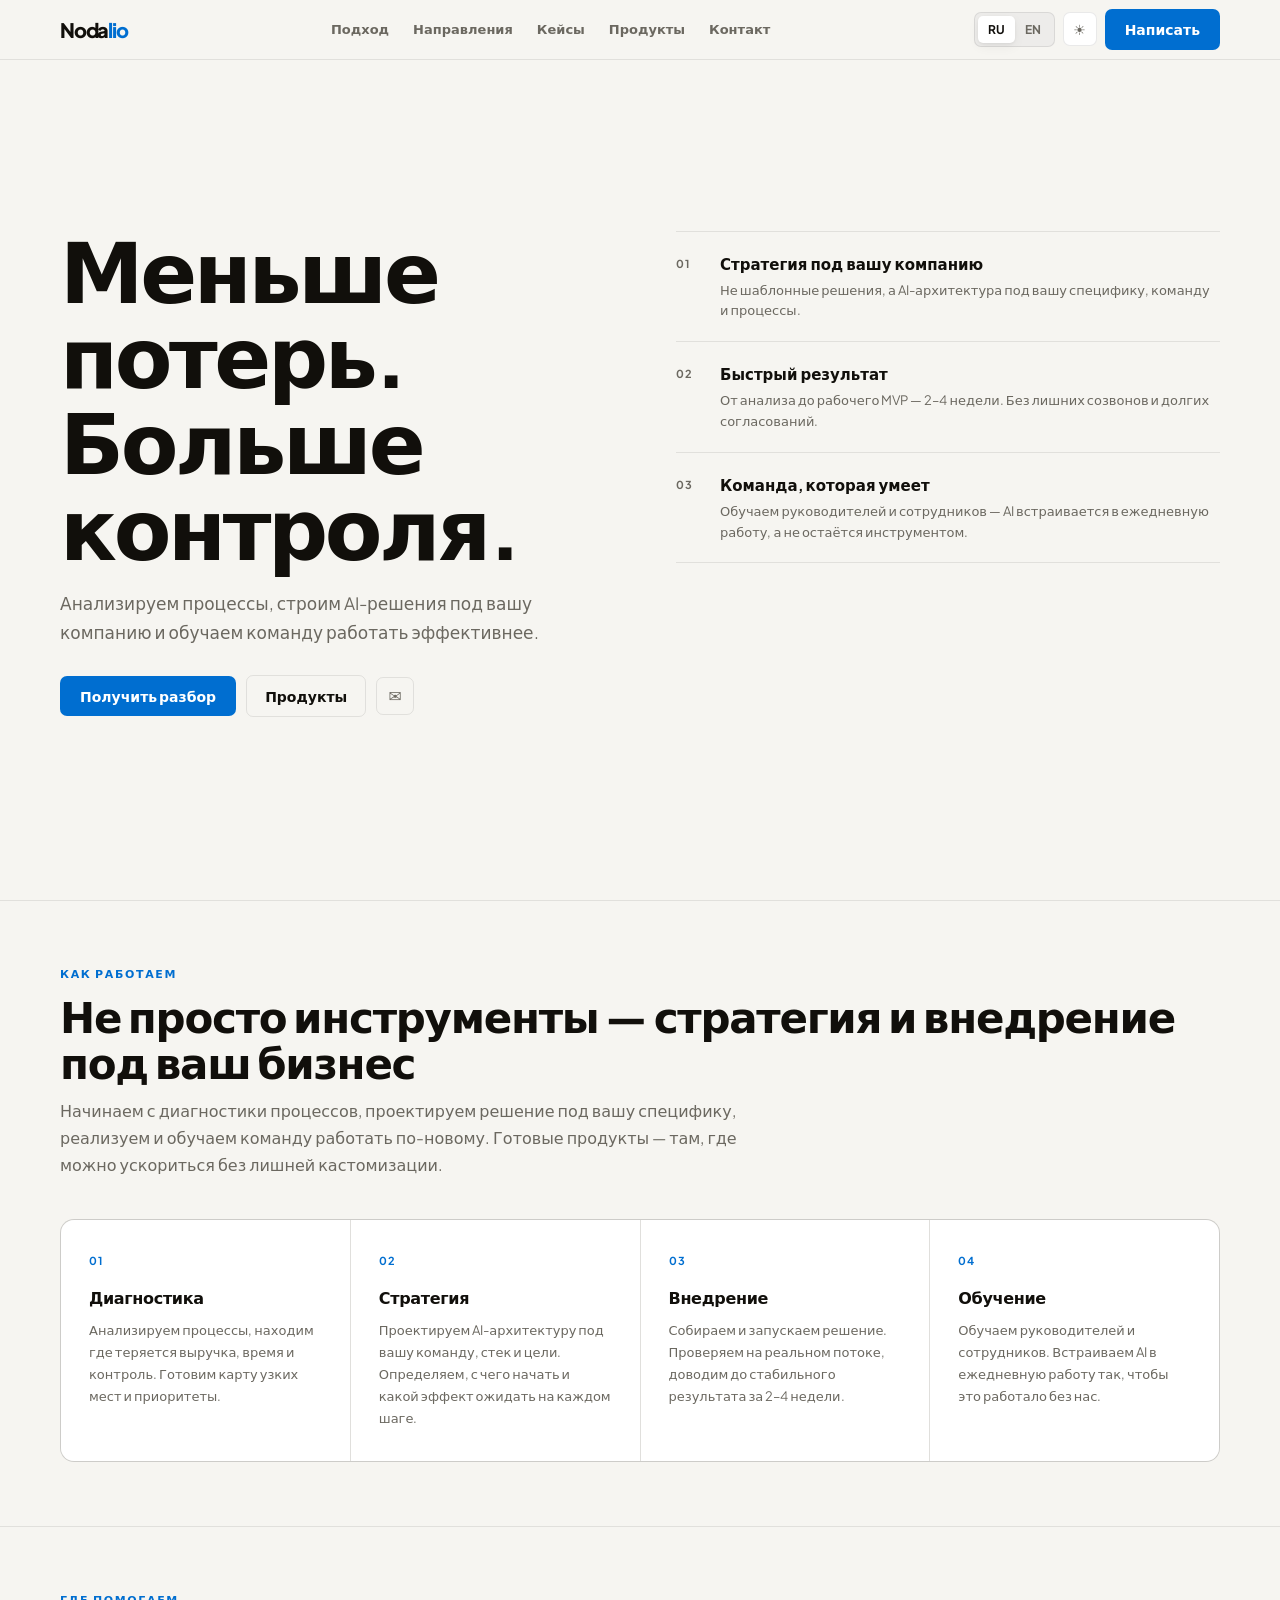
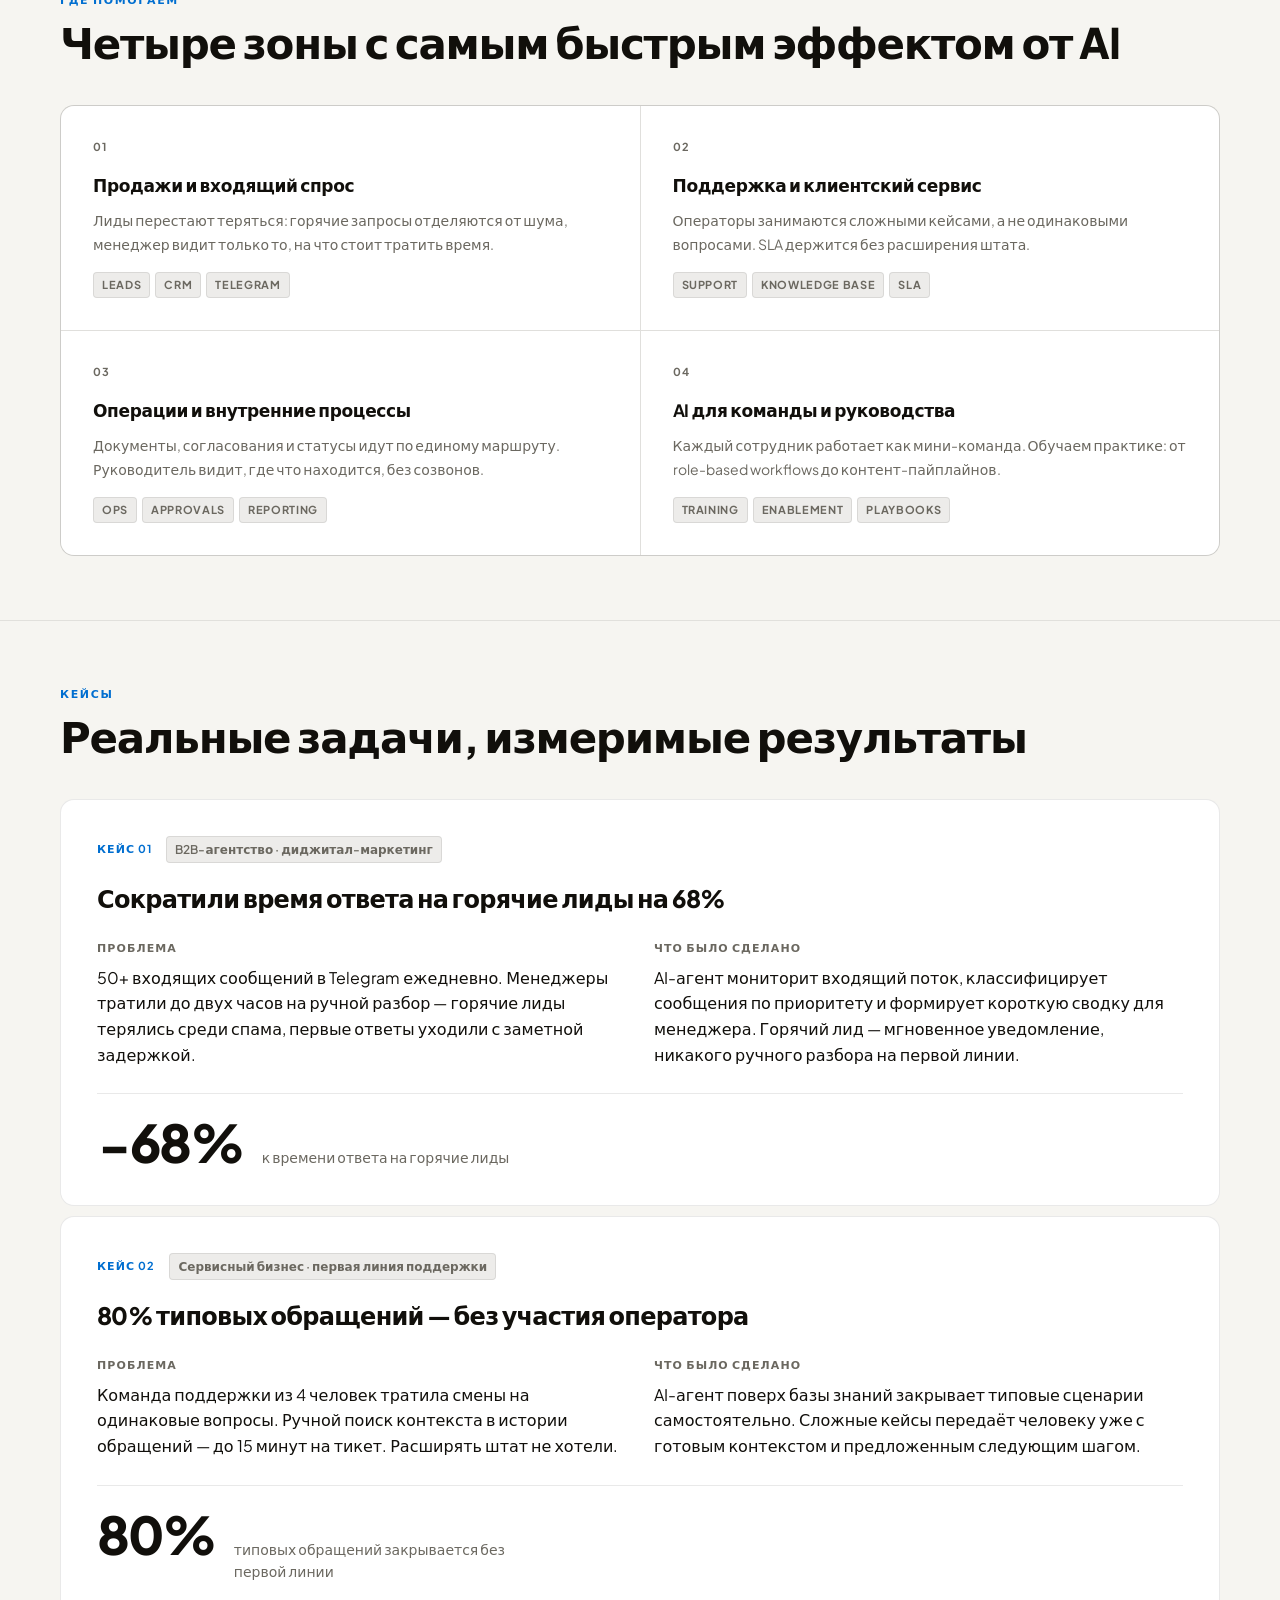
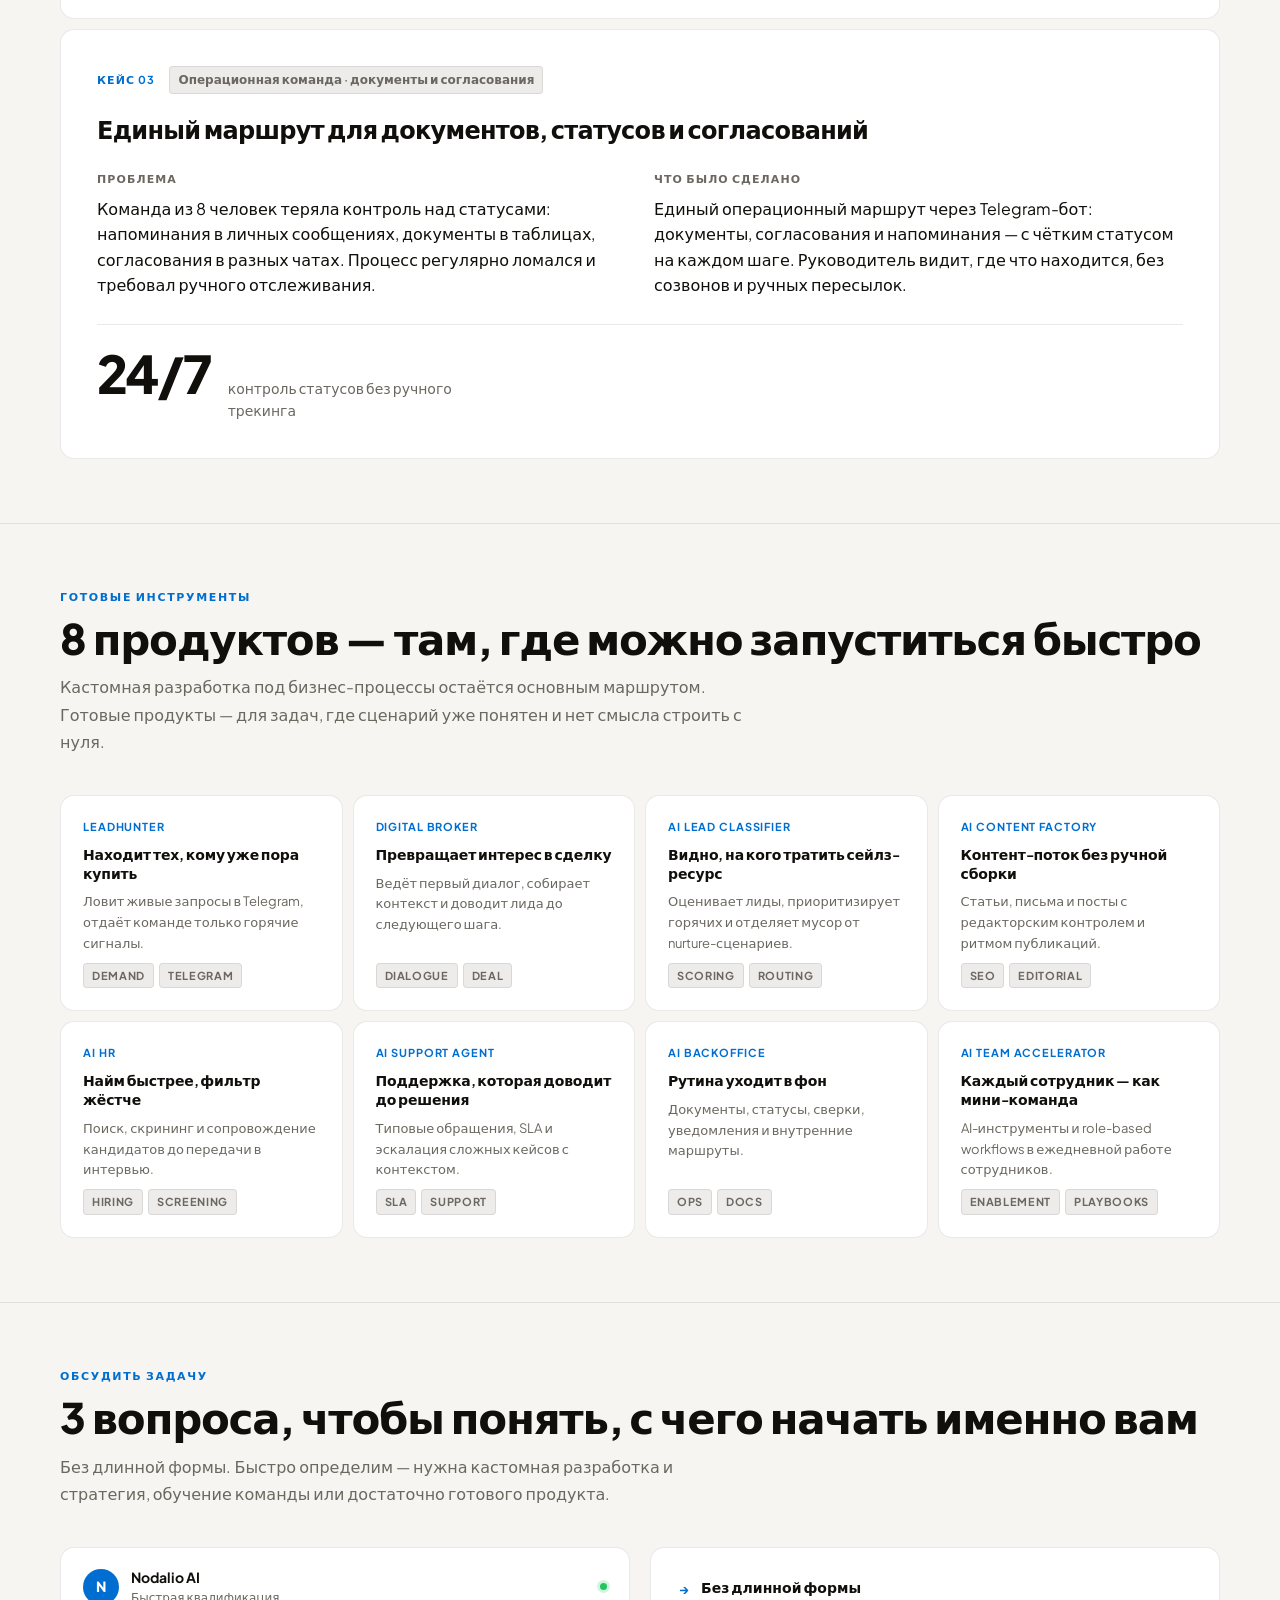
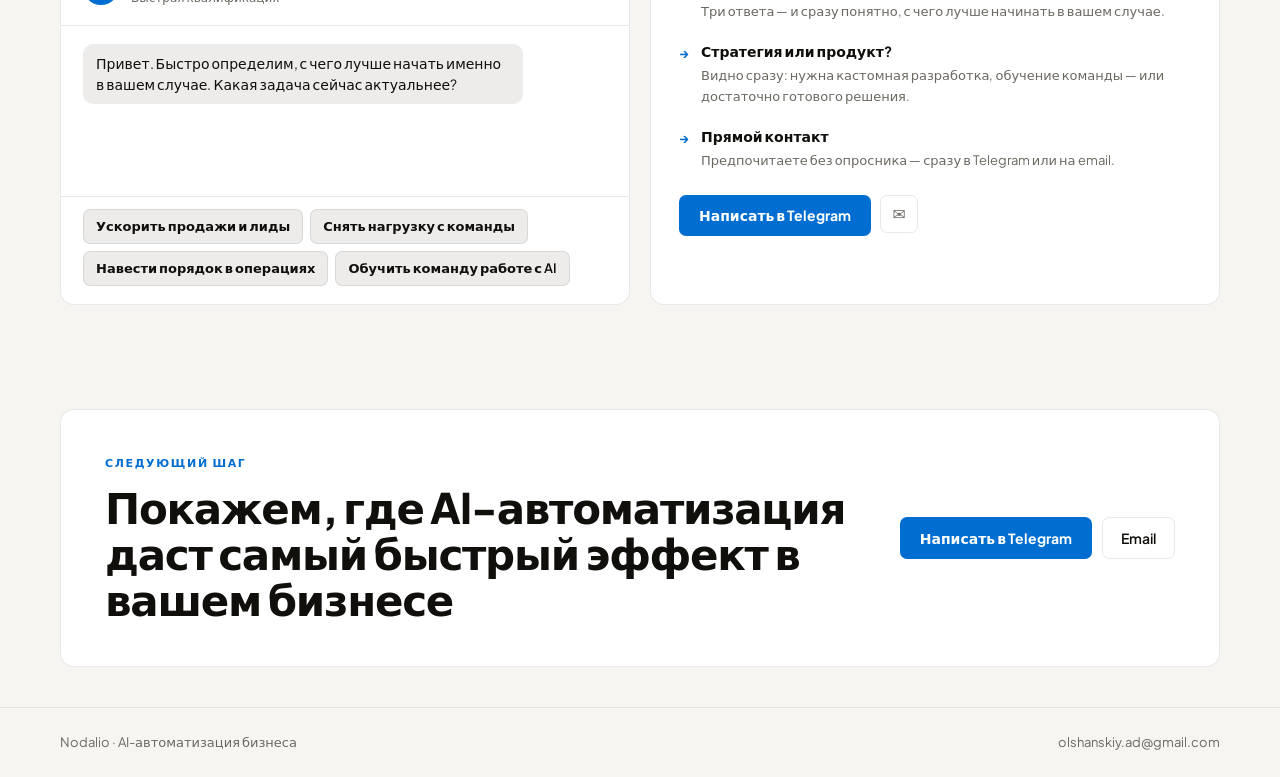
==== commit d2be6ed5: "Redesign: hero B default, remove B2B labels, rebuild LeadHunter page - index.html: default hero swit" ====
--- a/index.html
+++ b/index.html
@@ -295,7 +295,7 @@
   <div class="hero-variant hero-a" id="hero-a" hidden>
     <div class="container">
       <div class="hero-a-eyebrow">
-        <span class="t-label"><span data-ru>Для B2B-команд и сервисных компаний</span><span data-en>For B2B teams and service companies</span></span>
+        <span class="t-label"><span data-ru>AI-автоматизация бизнес-процессов</span><span data-en>AI automation for business operations</span></span>
       </div>
       <h1 class="t-h1">
         <span data-ru>Убираем<br>потери в<br>продажах,<br>поддержке<br>и операциях.</span>
@@ -323,18 +323,18 @@
     <div class="container">
       <div class="hero-b-grid">
         <div>
-          <span class="t-label" style="display:block;margin-bottom:24px"><span data-ru>AI-автоматизация для B2B</span><span data-en>AI automation for B2B</span></span>
           <h1 class="t-h1">
             <span data-ru>Меньше потерь.<br>Больше контроля.</span>
-            <span data-en>Less leakage.<br>More control.</span>
+            <span data-en>Less losses.<br>More control.</span>
           </h1>
           <p class="hero-sub" style="margin-top:20px">
             <span data-ru>Анализируем процессы, строим AI-решения под вашу компанию и обучаем команду работать эффективнее.</span>
             <span data-en>We analyse processes, build AI solutions tailored to your company, and train the team to work more effectively.</span>
           </p>
           <div class="hero-actions">
-            <a class="cta" href="#chat"><span data-ru>Обсудить задачу</span><span data-en>Discuss your challenge</span></a>
-            <a class="ghost" href="#cases"><span data-ru>Кейсы</span><span data-en>Cases</span></a>
+            <a class="cta" href="#chat"><span data-ru>Получить разбор</span><span data-en>Get a quick review</span></a>
+            <a class="ghost" href="#products"><span data-ru>Продукты</span><span data-en>Products</span></a>
+            <a class="mail-cta" href="mailto:olshanskiy.ad@gmail.com" title="olshanskiy.ad@gmail.com">✉</a>
           </div>
         </div>
         <div class="outcome-list">
@@ -349,14 +349,13 @@
   <!-- C: Centered minimal (default) -->
   <div class="hero-variant hero-c" id="hero-c">
     <div class="container">
-      <span class="t-label"><span data-ru>AI-автоматизация для B2B</span><span data-en>AI automation for B2B</span></span>
       <h1 class="t-h1" style="margin:18px auto 18px;max-width:16ch">
         <span data-ru>Меньше ручного.<br>Больше <span class="accent-word">результата.</span></span>
         <span data-en>Less manual work.<br>More <span class="accent-word">results.</span></span>
       </h1>
       <p class="hero-sub">
-        <span data-ru>Строим AI-системы, которые убирают перегруз и ускоряют B2B-команды — от продаж до операций.</span>
-        <span data-en>We build AI systems that remove overload and accelerate B2B teams — from sales to operations.</span>
+        <span data-ru>Строим AI-системы, которые убирают перегруз и ускоряют команды — от продаж до операций.</span>
+        <span data-en>We build AI systems that remove overload and accelerate teams — from sales to operations.</span>
       </p>
       <div class="hero-actions">
         <a class="cta" href="#chat"><span data-ru>Получить разбор</span><span data-en>Get a quick review</span></a>
@@ -701,7 +700,7 @@
 
 <script>
 const TWEAK_DEFAULTS = /*EDITMODE-BEGIN*/{
-  "heroVariant": "c",
+  "heroVariant": "b",
   "accentColor": "blue"
 }/*EDITMODE-END*/;
 let cStep = 0, cNiche = '';
